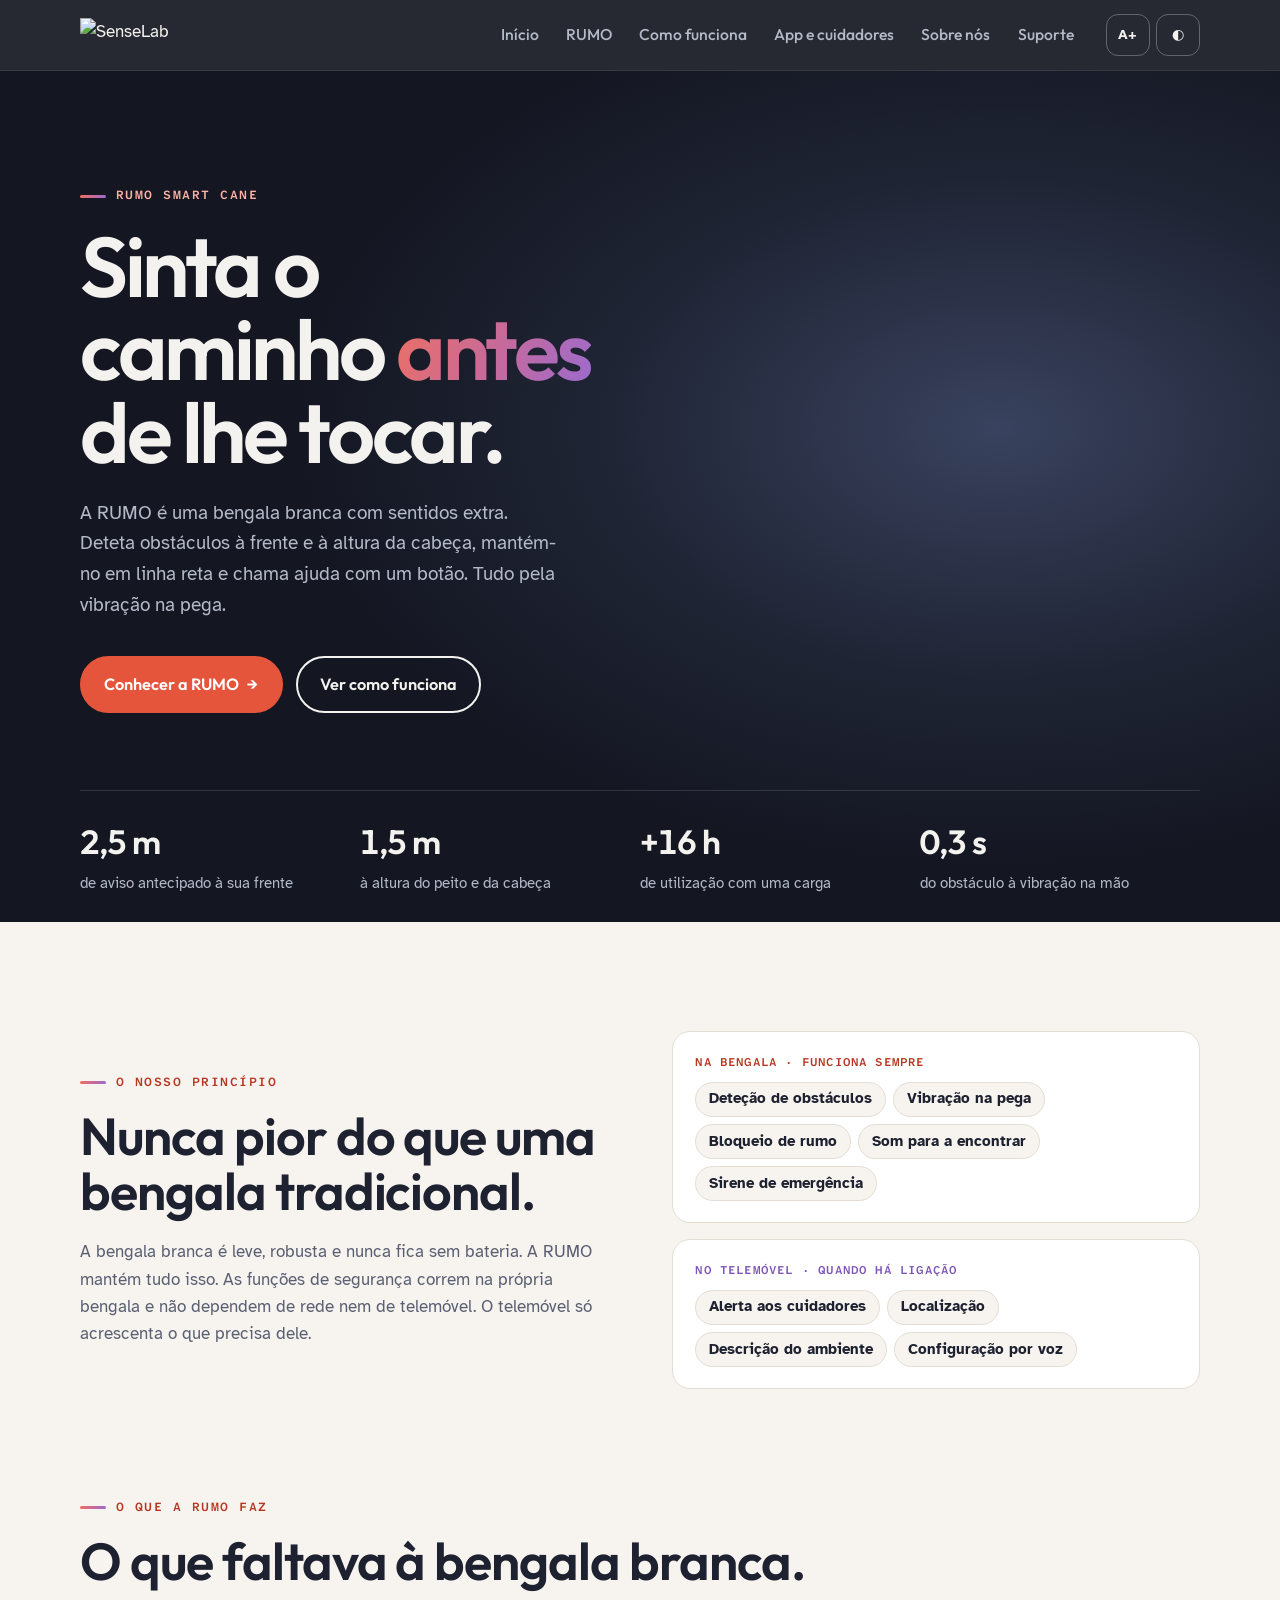
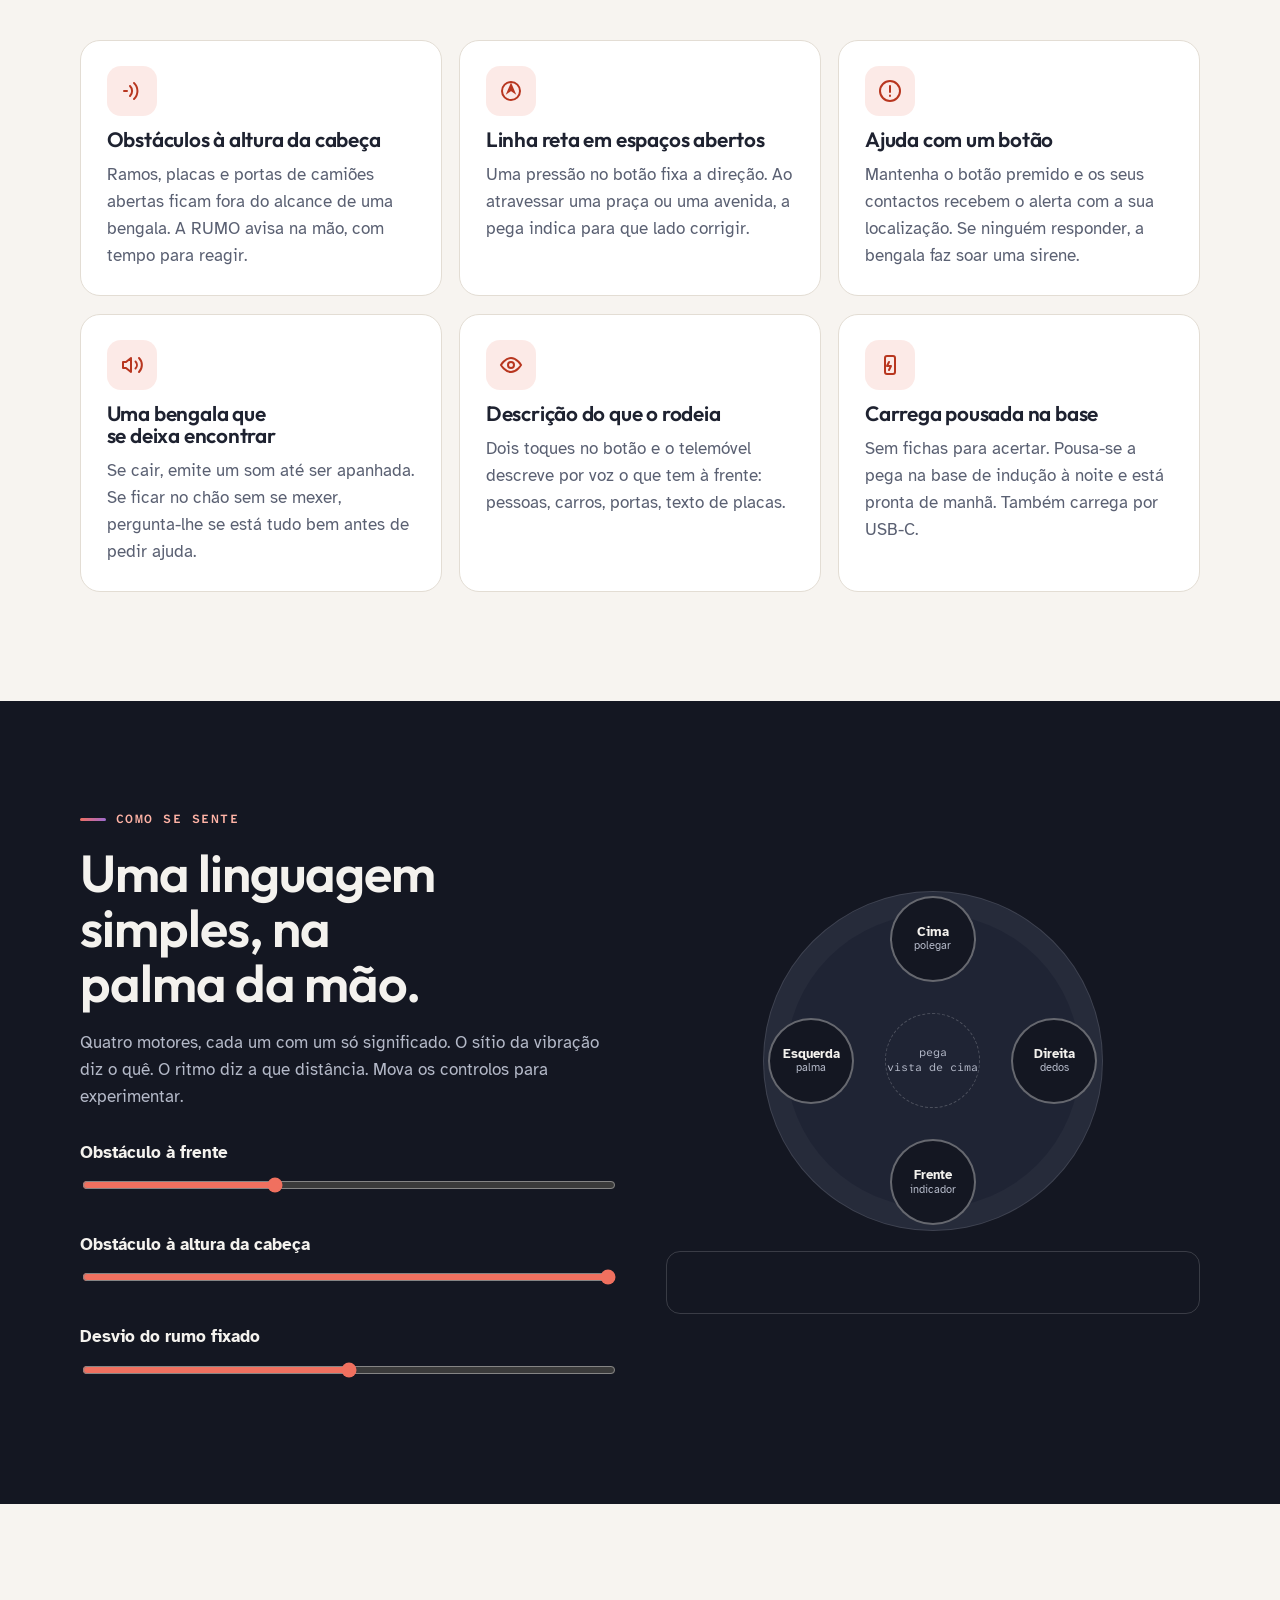
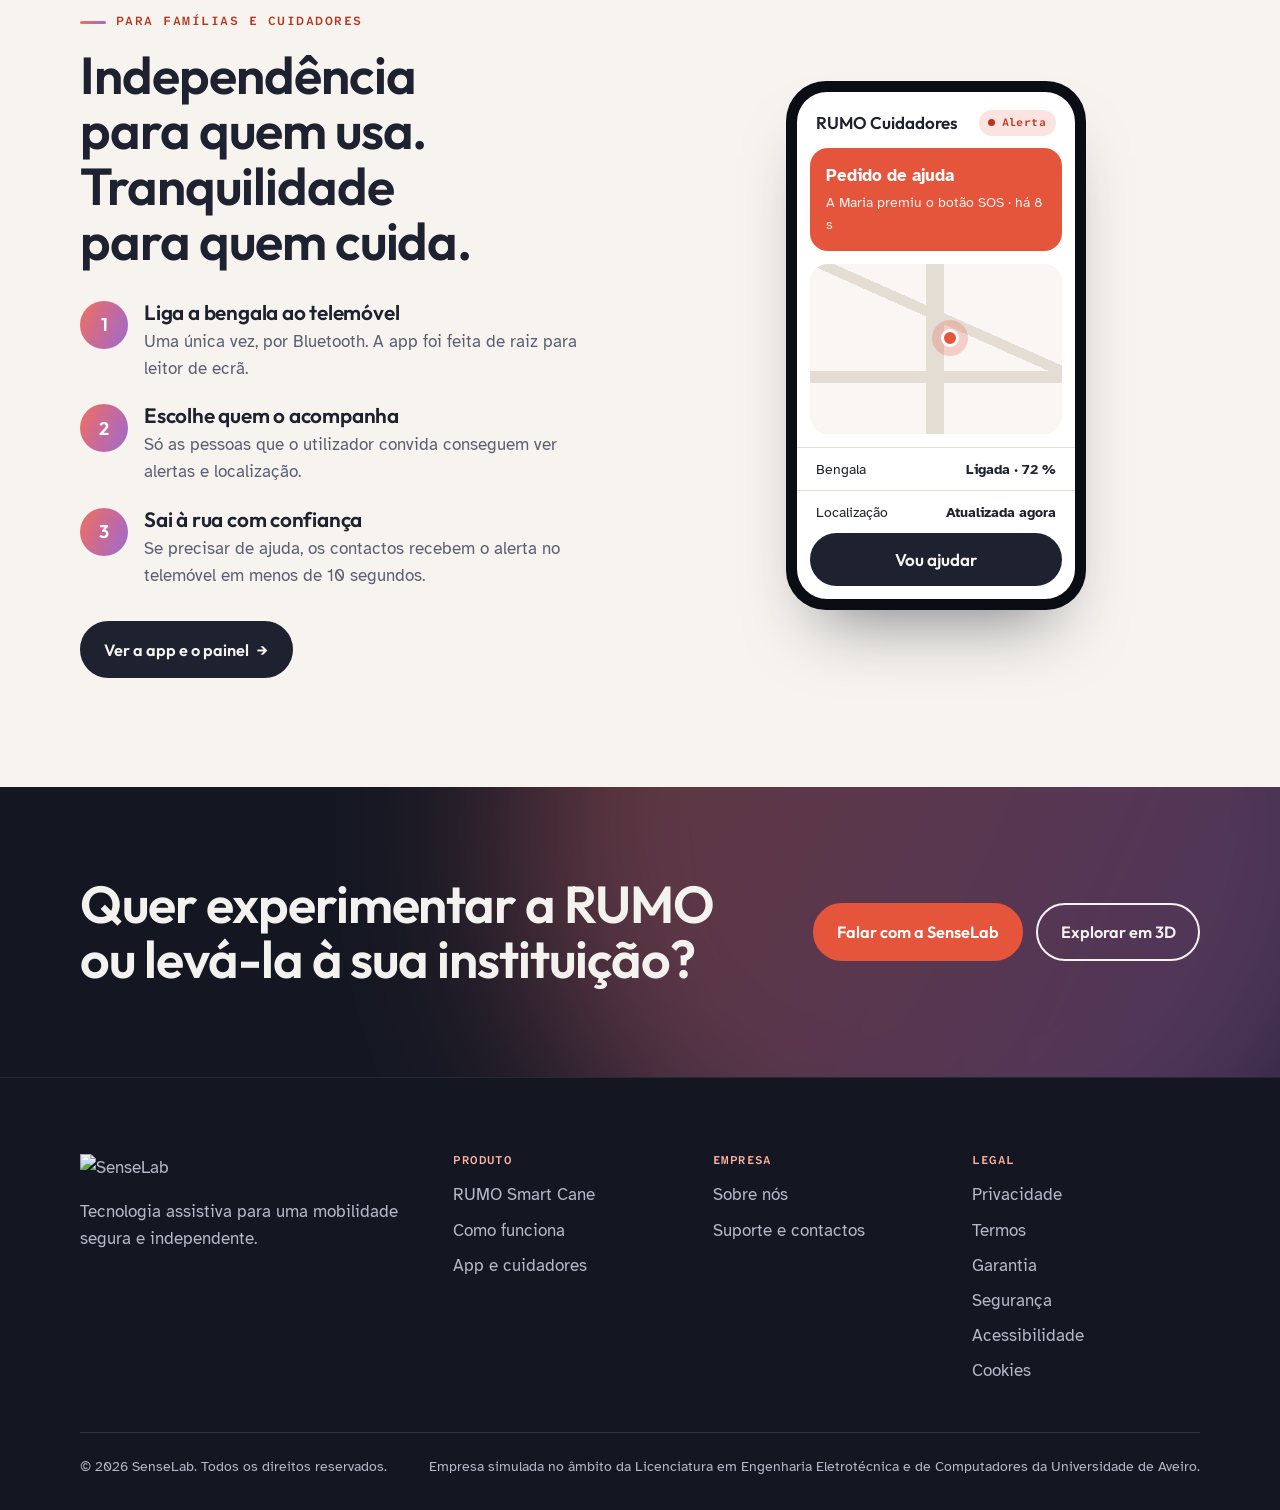
==== index.html @ 9f39ee68 "Add files via upload" ====
<!DOCTYPE html>
<html lang="pt-PT">
<head>
<meta charset="utf-8">
<meta name="viewport" content="width=device-width, initial-scale=1">
<title>SenseLab · RUMO Smart Cane</title>
<meta name="description" content="SenseLab: tecnologia assistiva para uma mobilidade independente. Conheça a RUMO, a bengala inteligente que deteta obstáculos à frente e à altura da cabeça, mantém o rumo e chama ajuda com um botão.">
<link rel="preconnect" href="https://fonts.googleapis.com">
<link rel="preconnect" href="https://fonts.gstatic.com" crossorigin>
<link href="https://fonts.googleapis.com/css2?family=Atkinson+Hyperlegible:ital,wght@0,400;0,700;1,400&family=Atkinson+Hyperlegible+Mono:wght@400;600&family=Outfit:wght@400;500;600;700&display=swap" rel="stylesheet">
<style>
/* Layout: site institucional com rotas por #. Marca SenseLab: carvão, coral e violeta (os arcos do logótipo são o motivo: ondas de deteção). Herói escuro com o modelo 3D em diagonal; páginas claras em papel quente. */
:root{
  --paper:#F7F4F0;
  --surface:#FFFFFF;
  --ink:#1E2230;
  --muted:#5A6072;
  --line:#E3DDD4;
  --accent:#E5553B;
  --accent-ink:#B8361F;
  --violet:#7D55B8;
  --deep:#141722;
  --deep-2:#1F2434;
  --on-deep:#F4F2EE;
  --on-deep-muted:#B4B9C8;
  --grad:linear-gradient(115deg,#F0705F 0%,#C46A9E 55%,#9A6BD1 100%);
  --display:"Outfit","Atkinson Hyperlegible",system-ui,sans-serif;
  --font:"Atkinson Hyperlegible",Verdana,system-ui,sans-serif;
  --mono:"Atkinson Hyperlegible Mono",ui-monospace,Menlo,monospace;
  --step:1;
  --stage:radial-gradient(70% 62% at 50% 44%,#FFFFFF 0%,#F1EDE7 70%,#E9E3DB 100%);
  color-scheme:light;
}
@media (prefers-color-scheme: dark){
  :root:not([data-theme="light"]){
    --paper:#11131B;--surface:#1A1E2B;--ink:#F1EFEA;--muted:#A9AFBF;--line:#2A2F40;
    --accent:#F0705F;--accent-ink:#FF8E7C;--violet:#B08BE6;--deep:#0B0D14;--deep-2:#171B28;
    --stage:radial-gradient(70% 62% at 50% 44%,#39425E 0%,#1E2333 70%,#171B28 100%);
    color-scheme:dark;
  }
}
:root[data-theme="dark"]{
  --paper:#11131B;--surface:#1A1E2B;--ink:#F1EFEA;--muted:#A9AFBF;--line:#2A2F40;
  --accent:#F0705F;--accent-ink:#FF8E7C;--violet:#B08BE6;--deep:#0B0D14;--deep-2:#171B28;
  --stage:radial-gradient(70% 62% at 50% 44%,#39425E 0%,#1E2333 70%,#171B28 100%);
  color-scheme:dark;
}
:root[data-size="large"]{--step:1.16}

*{box-sizing:border-box}
html{-webkit-text-size-adjust:100%}
@media (prefers-reduced-motion: reduce){*{animation:none!important;transition:none!important}}
body{margin:0;background:var(--paper);color:var(--ink);font-family:var(--font);font-size:calc(1.0625rem * var(--step));line-height:1.6;overflow-x:hidden}
img,svg{max-width:100%}
a{color:inherit;text-underline-offset:3px}
:focus-visible{outline:3px solid var(--accent);outline-offset:3px;border-radius:6px}
h1,h2,h3,h4{font-family:var(--display);line-height:1.06;text-wrap:balance;margin:0;letter-spacing:-.02em;font-weight:600}
h2{font-size:calc(clamp(2rem,4.3vw,3.25rem) * var(--step))}
h3{font-size:calc(1.3rem * var(--step));letter-spacing:-.01em}
p{margin:0}
.wrap{max-width:1200px;margin:0 auto;padding:0 clamp(18px,4vw,40px)}
.prose{max-width:60ch}
.muted{color:var(--muted)}
.sr{position:absolute;width:1px;height:1px;overflow:hidden;clip:rect(0 0 0 0);white-space:nowrap}
.skip{position:absolute;left:-999px;top:8px;background:var(--accent);color:#fff;padding:.6rem 1rem;font-weight:700;z-index:99;border-radius:8px}
.skip:focus{left:12px}
.eyebrow{font-family:var(--mono);font-size:.78rem;letter-spacing:.12em;text-transform:uppercase;color:var(--accent-ink);font-weight:600;display:flex;align-items:center;gap:.6rem}
.eyebrow::before{content:"";width:26px;height:3px;border-radius:2px;background:var(--grad)}
.gtext{background:var(--grad);-webkit-background-clip:text;background-clip:text;color:transparent}

/* botões */
.btn{display:inline-flex;align-items:center;justify-content:center;gap:.5rem;text-decoration:none;font-family:var(--display);font-weight:600;font-size:1.02rem;padding:.85rem 1.4rem;border-radius:999px;border:2px solid currentColor;min-height:50px;transition:transform .15s,background .15s;cursor:pointer;background:transparent;color:inherit}
.btn:hover{transform:translateY(-2px)}
.btn.primary{background:var(--accent);border-color:var(--accent);color:#fff}
.btn.ink{background:var(--ink);border-color:var(--ink);color:var(--paper)}
.btn .arr{transition:transform .15s}
.btn:hover .arr{transform:translateX(3px)}

/* cabeçalho */
header.site{position:sticky;top:0;z-index:40;background:color-mix(in srgb,var(--deep) 92%,transparent);-webkit-backdrop-filter:blur(12px);backdrop-filter:blur(12px);color:var(--on-deep);border-bottom:1px solid rgba(255,255,255,.08)}
.bar{display:flex;align-items:center;gap:1.2rem;min-height:70px}
.brand{display:flex;align-items:center;text-decoration:none;flex:none}
.brand img{height:34px;width:auto;display:block}
nav.main{display:flex;gap:.1rem;margin-left:auto}
nav.main a{text-decoration:none;font-family:var(--display);font-weight:500;font-size:.98rem;padding:.55rem .8rem;border-radius:999px;color:var(--on-deep-muted);white-space:nowrap}
nav.main a:hover{color:var(--on-deep);background:rgba(255,255,255,.07)}
nav.main a[aria-current="page"]{color:var(--on-deep);background:rgba(255,255,255,.1)}
.tools{display:flex;gap:.4rem;flex:none}
.tools button{font:inherit;font-weight:700;font-size:.9rem;min-width:44px;min-height:42px;border:1.5px solid rgba(255,255,255,.28);background:transparent;color:var(--on-deep);border-radius:12px;cursor:pointer}
.tools button[aria-pressed="true"]{background:var(--on-deep);color:var(--deep)}
#btn-menu{display:none}
@media (max-width:1020px){
  #btn-menu{display:inline-block}
  .tools{margin-left:auto}
  nav.main{display:none;position:absolute;left:0;right:0;top:100%;background:var(--deep);flex-direction:column;padding:.6rem clamp(18px,4vw,40px) 1.2rem;border-bottom:1px solid rgba(255,255,255,.1);gap:.2rem}
  nav.main.open{display:flex}
  nav.main a{font-size:1.1rem;padding:.8rem 1rem}
}

.view{display:none}
.view.on{display:block}

/* herói */
.hero{position:relative;background:radial-gradient(900px 560px at 78% 42%,#39425E 0%,#1F2434 45%,var(--deep) 78%);color:var(--on-deep);overflow:hidden}
.hero .wrap{position:relative;z-index:2;pointer-events:none}
.hero .wrap a,.hero .wrap button{pointer-events:auto}
.hero-copy{max-width:560px;padding:clamp(56px,9vw,120px) 0 clamp(40px,6vw,88px)}
.hero h1{font-size:calc(clamp(2.9rem,6.6vw,5.6rem) * var(--step));letter-spacing:-.04em;line-height:.98;font-weight:600;margin-top:1.2rem}
.hero .lede{font-size:calc(1.2rem * var(--step));color:var(--on-deep-muted);margin-top:1.5rem;max-width:40ch}
.hero .cta{display:flex;gap:.8rem;flex-wrap:wrap;margin-top:2.2rem}
.hero .eyebrow{color:#FFB3A6}
.hero-stage{position:absolute;z-index:1;top:0;bottom:0;right:0;width:62%;-webkit-mask-image:linear-gradient(90deg,transparent 0,#000 22%);mask-image:linear-gradient(90deg,transparent 0,#000 22%)}
.arcs{position:absolute;right:-8%;top:50%;width:min(760px,70vw);aspect-ratio:1;transform:translateY(-50%);z-index:0;opacity:.5;pointer-events:none}
.arcs circle{fill:none;stroke:url(#arcgrad);stroke-width:1.2;transform-origin:50% 50%;animation:sonar 5.4s linear infinite;opacity:0}
.arcs circle:nth-child(3){animation-delay:1.8s}.arcs circle:nth-child(4){animation-delay:3.6s}
@keyframes sonar{0%{transform:scale(.18);opacity:0}15%{opacity:.9}100%{transform:scale(1);opacity:0}}
@media (prefers-reduced-motion: reduce){.arcs circle{opacity:.35;transform:scale(.6)}.arcs circle:nth-child(3){transform:scale(.8)}.arcs circle:nth-child(4){transform:scale(1)}}
@media (max-width:860px){
  .hero-copy{padding-bottom:0;max-width:none}
  .hero{display:flex;flex-direction:column}
  .hero-stage{position:relative;order:2;width:auto;height:min(92vw,420px);margin-top:-8px;-webkit-mask-image:none;mask-image:none}
  .hero .stats-wrap{order:3;width:100%}
  .arcs{top:auto;bottom:-18%;right:-30%;width:120vw;transform:none}
}
.three{position:relative;width:100%;height:100%}
.three canvas{display:block;width:100%;height:100%;opacity:0;transition:opacity .9s}
.three.ready canvas{opacity:1}
.three.nogl::after{content:"Não foi possível mostrar o modelo 3D neste navegador.";position:absolute;inset:0;display:grid;place-items:center;text-align:center;padding:2rem;font-family:var(--mono);font-size:.82rem;color:var(--muted)}
.hero .three.nogl::after{content:""}

.stats{position:relative;z-index:2;display:grid;grid-template-columns:repeat(4,1fr);border-top:1px solid rgba(255,255,255,.12)}
.stat{padding:1.5rem 1.2rem 1.7rem 0;display:grid;gap:.15rem;align-content:start}
.stat b{font-family:var(--display);font-weight:600;font-size:calc(2.1rem * var(--step));letter-spacing:-.03em;font-variant-numeric:tabular-nums}
.stat span{color:var(--on-deep-muted);font-size:.95rem;max-width:22ch}
@media (max-width:760px){.stats{grid-template-columns:repeat(2,1fr)}.stat{padding:1.1rem .8rem 1.1rem 0}.stat:nth-child(-n+2){border-bottom:1px solid rgba(255,255,255,.12)}}

/* secções */
section{padding:clamp(64px,8.5vw,120px) 0}
section.tight{padding-top:0}
.head{display:grid;gap:1rem;margin-bottom:clamp(30px,4vw,56px)}
.dark{background:var(--deep);color:var(--on-deep)}
.dark .muted{color:var(--on-deep-muted)}
.dark .eyebrow{color:#FFB3A6}
.pagehead{position:relative;overflow:hidden;background:radial-gradient(800px 420px at 85% 0%,#343C57 0%,var(--deep-2) 45%,var(--deep) 80%);color:var(--on-deep);padding:clamp(60px,8vw,110px) 0 clamp(44px,6vw,76px)}
.pagehead h1{font-size:calc(clamp(2.5rem,5.4vw,4.4rem) * var(--step));letter-spacing:-.035em;margin-top:1rem;max-width:18ch}
.pagehead p.lede{margin-top:1.2rem;max-width:56ch;color:var(--on-deep-muted);font-size:calc(1.15rem * var(--step))}
.pagehead .eyebrow{color:#FFB3A6}

.principle{display:grid;grid-template-columns:1fr 1fr;gap:clamp(28px,5vw,80px);align-items:center}
.principle h2 em{font-style:normal}
@media (max-width:860px){.principle{grid-template-columns:1fr}}
.onoff{display:grid;gap:1rem}
.onoff .row{background:var(--surface);border:1px solid var(--line);border-radius:18px;padding:1.3rem 1.4rem;display:grid;gap:.6rem}
.onoff .tag{font-family:var(--mono);font-size:.74rem;letter-spacing:.1em;text-transform:uppercase;font-weight:600;color:var(--accent-ink)}
.onoff .row:nth-child(2) .tag{color:var(--violet)}
.chips{display:flex;flex-wrap:wrap;gap:.45rem}
.chips span{border:1.5px solid var(--line);border-radius:999px;padding:.3rem .8rem;font-weight:700;font-size:.92rem;background:var(--paper)}

.grid3{display:grid;grid-template-columns:repeat(auto-fit,minmax(270px,1fr));gap:1.1rem}
.card{background:var(--surface);border:1px solid var(--line);border-radius:20px;padding:1.6rem;display:grid;gap:.7rem;align-content:start}
.card .ic{width:50px;height:50px;border-radius:14px;background:color-mix(in srgb,var(--accent) 12%,transparent);color:var(--accent-ink);display:grid;place-items:center}
.card .more{font-weight:700;color:var(--accent-ink);text-decoration:none;margin-top:.2rem}
.card .more:hover{text-decoration:underline}
.dark .card{background:var(--deep-2);border-color:rgba(255,255,255,.1)}
.dark .card .ic{background:rgba(240,112,95,.16);color:#FFB3A6}

.split{display:grid;grid-template-columns:1fr 1fr;gap:clamp(28px,5vw,80px);align-items:center}
.split.top{align-items:start}
@media (max-width:900px){.split{grid-template-columns:1fr}}
.steps{list-style:none;padding:0;margin:0;display:grid;gap:1.4rem;counter-reset:s}
.steps li{display:grid;grid-template-columns:48px 1fr;gap:1rem;counter-increment:s}
.steps li::before{content:counter(s);width:48px;height:48px;border-radius:50%;background:var(--grad);color:#fff;display:grid;place-items:center;font-family:var(--display);font-weight:600;font-size:1.15rem}
.steps h3{margin-bottom:.3rem}

/* demonstração háptica */
.demo{display:grid;grid-template-columns:1fr 1fr;gap:clamp(28px,4vw,64px);align-items:center}
@media (max-width:900px){.demo{grid-template-columns:1fr}}
.controls{display:grid;gap:1.3rem;margin-top:1.8rem}
.ctrl label{display:flex;justify-content:space-between;font-weight:700;gap:1rem}
.ctrl output{font-family:var(--mono);font-variant-numeric:tabular-nums;color:#FFB3A6;white-space:nowrap}
input[type=range]{width:100%;accent-color:#F0705F;height:34px}
.grip{position:relative;width:min(340px,100%);aspect-ratio:1;margin:0 auto;border-radius:50%;background:var(--deep-2);border:1.5px solid rgba(255,255,255,.14);box-shadow:inset 0 0 0 22px rgba(255,255,255,.03)}
.grip .center{position:absolute;inset:36%;border-radius:50%;border:1.5px dashed rgba(255,255,255,.2);display:grid;place-items:center;font-family:var(--mono);font-size:.7rem;color:var(--on-deep-muted);text-align:center;line-height:1.3}
.motor{position:absolute;width:86px;height:86px;margin:-43px 0 0 -43px;border-radius:50%;background:var(--deep);border:2px solid rgba(255,255,255,.35);display:grid;place-items:center;align-content:center;text-align:center;font-weight:700;font-size:.82rem;line-height:1.15}
.motor small{display:block;font-weight:400;font-size:.68rem;color:var(--on-deep-muted)}
.motor.on{border-color:#F0705F;animation:buzz var(--rate,1s) linear infinite;animation-delay:var(--delay,0s)}
.motor.solid{background:#F0705F;border-color:#F0705F;color:#fff;box-shadow:0 0 0 10px rgba(240,112,95,.25);animation:none}
.motor.solid small,.motor.on small{color:inherit}
@keyframes buzz{0%,24%{background:#F0705F;color:#fff;box-shadow:0 0 0 0 rgba(240,112,95,.6);transform:scale(1.07)}25%,100%{background:var(--deep);color:var(--on-deep);box-shadow:0 0 0 14px rgba(240,112,95,0);transform:scale(1)}}
.m-top{left:50%;top:14%}.m-front{left:50%;top:86%}.m-left{left:14%;top:50%}.m-right{left:86%;top:50%}
.readout{margin-top:1.3rem;font-family:var(--mono);font-size:.85rem;border:1px solid rgba(255,255,255,.16);border-radius:14px;padding:.9rem 1rem;min-height:4.6em}

/* telemóvel e painel */
.phone{width:min(300px,100%);margin:0 auto;border-radius:40px;background:#0B0D14;padding:11px;box-shadow:0 40px 70px -34px rgba(20,23,34,.55),0 0 0 1px rgba(255,255,255,.08)}
.screen{border-radius:30px;background:var(--surface);color:var(--ink);overflow:hidden;min-height:480px;display:flex;flex-direction:column}
.screen .top{padding:1.1rem 1.2rem .7rem;display:flex;justify-content:space-between;align-items:center;font-family:var(--display);font-weight:600}
.pill{display:inline-flex;align-items:center;gap:.4rem;font-family:var(--mono);font-size:.7rem;font-weight:600;letter-spacing:.04em;padding:.25rem .6rem;border-radius:999px;background:color-mix(in srgb,#2E9E6B 16%,transparent);color:#1F7A50}
:root[data-theme="dark"] .pill{color:#6FD9A6}
@media (prefers-color-scheme: dark){:root:not([data-theme="light"]) .pill{color:#6FD9A6}}
.pill::before{content:"";width:7px;height:7px;border-radius:50%;background:currentColor}
.pill.alert{background:color-mix(in srgb,var(--accent) 16%,transparent);color:var(--accent-ink)}
.alertbox{margin:0 .8rem;background:var(--accent);color:#fff;border-radius:18px;padding:.9rem 1rem;display:grid;gap:.15rem}
.alertbox small{opacity:.9}
.map{margin:.8rem;height:170px;border-radius:18px;position:relative;overflow:hidden;background:
 linear-gradient(90deg,transparent 46%,var(--line) 46% 53%,transparent 53%),
 linear-gradient(0deg,transparent 30%,var(--line) 30% 37%,transparent 37%),
 linear-gradient(24deg,transparent 60%,var(--line) 60% 64%,transparent 64%),
 color-mix(in srgb,var(--paper) 80%,var(--surface))}
.map .pin{position:absolute;left:52%;top:38%;width:18px;height:18px;border-radius:50%;background:var(--accent);border:3px solid #fff;box-shadow:0 0 0 9px color-mix(in srgb,var(--accent) 24%,transparent)}
.screen .row{display:flex;justify-content:space-between;gap:1rem;padding:.6rem 1.2rem;border-top:1px solid var(--line);font-size:.9rem}
.screen .row span:last-child{font-weight:700;text-align:right}
.screen .ack{margin:.8rem;margin-top:auto;border-radius:999px;background:var(--ink);color:var(--paper);text-align:center;padding:.8rem;font-family:var(--display);font-weight:600}
.voice{margin:.4rem .8rem;border-radius:18px 18px 18px 6px;background:color-mix(in srgb,var(--violet) 12%,transparent);padding:.8rem 1rem;font-size:.95rem}
.voice b{display:block;font-family:var(--mono);font-size:.68rem;letter-spacing:.08em;text-transform:uppercase;color:var(--violet);margin-bottom:.2rem}
.bigbtn{margin:.5rem .8rem;border:2px solid var(--line);border-radius:18px;padding:.9rem 1rem;font-family:var(--display);font-weight:600;display:flex;justify-content:space-between;align-items:center}
.bigbtn span{font-family:var(--font);font-weight:400;color:var(--muted);font-size:.86rem}

.dash{border-radius:20px;border:1px solid var(--line);background:var(--surface);overflow:hidden;box-shadow:0 40px 70px -40px rgba(20,23,34,.4)}
.dash .chrome{display:flex;align-items:center;gap:.4rem;padding:.7rem 1rem;border-bottom:1px solid var(--line);font-family:var(--mono);font-size:.72rem;color:var(--muted)}
.dash .chrome i{width:10px;height:10px;border-radius:50%;background:var(--line)}
.dash .body{display:grid;grid-template-columns:1.3fr 1fr}
.dash .map{margin:0;height:auto;min-height:260px;border-radius:0}
.dash .side{padding:1rem;display:grid;gap:.7rem;align-content:start;border-left:1px solid var(--line)}
.dash .item{border:1px solid var(--line);border-radius:14px;padding:.7rem .8rem;display:grid;gap:.25rem;font-size:.9rem}
.dash .item b{font-family:var(--display);font-weight:600}
@media (max-width:560px){.dash .body{grid-template-columns:1fr}.dash .side{border-left:0;border-top:1px solid var(--line)}.dash .map{min-height:180px}}

/* faixa CTA */
.cta-band{position:relative;overflow:hidden;background:var(--deep);color:var(--on-deep);padding:clamp(56px,7vw,96px) 0}
.cta-band::before{content:"";position:absolute;inset:auto -10% -70% auto;width:70%;aspect-ratio:1;border-radius:50%;background:var(--grad);filter:blur(90px);opacity:.38}
.cta-band .wrap{position:relative;display:flex;justify-content:space-between;align-items:center;gap:2rem;flex-wrap:wrap}
.cta-band h2{max-width:20ch}
.cta-band .acts{display:flex;gap:.8rem;flex-wrap:wrap}

/* explorador 3D */
.explorer{display:grid;grid-template-columns:1.45fr .55fr;gap:clamp(16px,2.4vw,28px);align-items:stretch;--vh:clamp(440px,48vw,600px)}
@media (max-width:960px){.explorer{grid-template-columns:1fr}}
.viewer{position:relative;height:var(--vh);border-radius:26px;border:1px solid var(--line);overflow:hidden;background:var(--stage)}
.viewer .three{position:absolute;inset:0}
.modes{position:absolute;top:14px;left:14px;display:flex;gap:4px;z-index:3;background:color-mix(in srgb,var(--surface) 90%,transparent);padding:5px;border-radius:999px;border:1px solid var(--line)}
.modes button{font-family:var(--display);font-weight:600;font-size:.9rem;border:0;background:transparent;color:var(--ink);padding:.5rem .95rem;border-radius:999px;cursor:pointer;min-height:40px;white-space:nowrap}
.modes button[aria-pressed="true"]{background:var(--ink);color:var(--paper)}
.camctl{position:absolute;right:14px;bottom:14px;z-index:3;display:flex;gap:6px}
.camctl button{width:44px;height:44px;border-radius:50%;border:1px solid var(--line);background:color-mix(in srgb,var(--surface) 92%,transparent);color:var(--ink);font:700 1.2rem/1 var(--font);cursor:pointer;display:grid;place-items:center}
.camctl button:hover{background:var(--surface);border-color:var(--ink)}
.vhint{position:absolute;left:18px;bottom:20px;z-index:2;font-family:var(--mono);font-size:.74rem;color:var(--muted);pointer-events:none}
@media (max-width:560px){.vhint{display:none}}
.hs-layer{position:absolute;inset:0;pointer-events:none;overflow:hidden;z-index:2}
.hs{position:absolute;left:-99px;top:-99px;width:30px;height:30px;margin:-15px 0 0 -15px;border-radius:50%;border:2px solid #fff;background:var(--accent);color:#fff;font:700 .78rem/1 var(--font);cursor:pointer;display:grid;place-items:center;box-shadow:0 4px 14px rgba(0,0,0,.28);padding:0;pointer-events:auto;transition:opacity .25s,scale .15s}
.hs:hover,.hs.active{scale:1.2}
.hs.active{opacity:0;pointer-events:none}
.hs:not([data-visible]){opacity:0;pointer-events:none}
.hs.int{background:var(--violet)}
.viewer:not(.xray) .hs.int{display:none}
.viewer.xray .hs.ext{display:none}
.viewer.full .hs{display:none}
.panel{background:var(--surface);border:1px solid var(--line);border-radius:26px;padding:clamp(1.2rem,2.2vw,1.8rem);display:flex;flex-direction:column;gap:1rem;min-width:0;height:var(--vh)}
.panel .k{font-family:var(--mono);font-size:.76rem;color:var(--accent-ink);text-transform:uppercase;letter-spacing:.1em;font-weight:600}
.panel h3{font-size:calc(1.55rem * var(--step));margin-top:.35rem}
#part-info{flex:none}
.parts{list-style:none;padding:1rem 0 0;margin:0;display:grid;gap:.15rem;border-top:1px solid var(--line);overflow-y:auto;min-height:0;flex:1;align-content:start}
.parts button{all:unset;cursor:pointer;display:flex;gap:.7rem;align-items:center;width:100%;padding:.42rem .5rem;border-radius:10px;font-weight:700;font-size:.95rem;box-sizing:border-box}
.parts button:hover{background:color-mix(in srgb,var(--line) 50%,transparent)}
.parts button:focus-visible{outline:3px solid var(--accent)}
.parts button[aria-current="true"]{background:color-mix(in srgb,var(--accent) 14%,transparent)}
.parts .n{width:24px;height:24px;border-radius:50%;display:grid;place-items:center;background:var(--accent);color:#fff;font-size:.72rem;flex:none}
.parts .n.int{background:var(--violet)}
.parts .grp{font-family:var(--mono);font-size:.7rem;color:var(--muted);text-transform:uppercase;letter-spacing:.1em;margin:.7rem 0 .2rem .5rem}
.parts .grp:first-child{margin-top:0}
@media (max-width:960px){
  .parts{display:flex;overflow-x:auto;gap:.4rem;padding-bottom:.4rem;scroll-snap-type:x proximity}
  .parts li{flex:none}
  .parts .grp{display:none}
  .parts button{border:1.5px solid var(--line);border-radius:999px;padding:.4rem .8rem .4rem .45rem;white-space:nowrap;width:auto}
  .explorer{--vh:min(112vw,480px)}
  .panel{flex-direction:column-reverse;height:auto}
  .parts{flex:none;overflow-y:visible}
  .parts{border-top:0;border-bottom:1px solid var(--line);padding:0 0 .9rem}
  #part-info{min-height:8.5em}
}

/* tabelas */
.tbl{width:100%;border-collapse:collapse}
.tbl-wrap{overflow-x:auto;background:var(--surface);border:1px solid var(--line);border-radius:20px}
.tbl th,.tbl td{text-align:left;padding:1rem 1.3rem;border-bottom:1px solid var(--line);vertical-align:top}
.tbl tr:last-child th,.tbl tr:last-child td{border-bottom:0}
.tbl thead th{font-family:var(--mono);font-size:.74rem;letter-spacing:.1em;text-transform:uppercase;color:var(--muted);font-weight:600;background:color-mix(in srgb,var(--paper) 60%,var(--surface))}
.tbl tbody th{font-weight:700;width:34%}
.tbl td{color:var(--muted)}
.tbl td b{color:var(--ink)}
.dark .tbl-wrap{background:var(--deep-2);border-color:rgba(255,255,255,.1)}
.dark .tbl th,.dark .tbl td{border-color:rgba(255,255,255,.1)}
.dark .tbl thead th{background:rgba(255,255,255,.04);color:var(--on-deep-muted)}
.dark .tbl td{color:var(--on-deep-muted)}
.dark .tbl td b{color:var(--on-deep)}
.kbd{display:inline-block;font-family:var(--mono);font-size:.8rem;font-weight:600;padding:.2rem .6rem;border-radius:8px;border:1.5px solid currentColor;white-space:nowrap}
.pulse{display:inline-flex;gap:4px;align-items:center;vertical-align:middle;margin-right:.6rem}
.pulse i{width:9px;height:9px;border-radius:50%;background:var(--accent)}
.pulse.bar i{width:44px;border-radius:5px}
.pulse.none i{background:var(--line)}
.box{display:flex;flex-wrap:wrap;gap:.6rem}
.box span{border:1.5px solid var(--line);background:var(--surface);border-radius:999px;padding:.5rem 1.1rem;font-weight:700;font-size:.96rem}
.note{font-size:.9rem;color:var(--muted);margin-top:1.1rem;max-width:75ch}

.diagram{background:var(--surface);border:1px solid var(--line);border-radius:26px;padding:clamp(.8rem,2vw,1.6rem)}
.diagram svg{display:block;width:100%;height:auto}
.diagram text{font-family:var(--font);fill:var(--ink)}
.diagram .sm{fill:var(--muted);font-size:13px}
.beam1{animation:beam 2.6s ease-out infinite}.beam2{animation:beam 2.6s ease-out 1.3s infinite}
@keyframes beam{0%{opacity:.0}20%{opacity:.55}100%{opacity:.08}}

.timeline{list-style:none;margin:0;padding:0;display:grid;grid-template-columns:repeat(4,1fr);gap:1rem;counter-reset:t}
@media (max-width:900px){.timeline{grid-template-columns:1fr}}
.timeline li{counter-increment:t;background:var(--deep-2);border:1px solid rgba(255,255,255,.1);border-radius:20px;padding:1.4rem;display:grid;gap:.5rem;align-content:start;position:relative}
.timeline li::before{content:"0" counter(t);font-family:var(--mono);font-size:.8rem;font-weight:600;color:#FFB3A6}
.timeline .when{font-family:var(--mono);font-size:.76rem;color:var(--on-deep-muted)}
.two{display:grid;grid-template-columns:1fr 1fr;gap:1.1rem}
@media (max-width:760px){.two{grid-template-columns:1fr}}
.road{display:grid;grid-template-columns:repeat(auto-fit,minmax(230px,1fr));gap:0;border-top:2px solid var(--ink)}
.road div{padding:1.4rem 1.4rem 1.4rem 0;display:grid;gap:.45rem;align-content:start;border-bottom:1px solid var(--line)}
.road b{font-family:var(--mono);color:var(--accent-ink);font-size:.8rem;font-weight:600}

/* sobre */
.bigquote{font-family:var(--display);font-weight:500;font-size:calc(clamp(1.5rem,2.8vw,2.2rem) * var(--step));line-height:1.2;letter-spacing:-.02em}
.namecard{background:var(--surface);border:1px solid var(--line);border-radius:26px;padding:clamp(1.6rem,4vw,3rem);display:grid;gap:1.2rem;justify-items:start}
.namecard img{height:54px;width:auto}
.namecard .logo-d{display:none}
:root[data-theme="dark"] .namecard .logo-l{display:none}
:root[data-theme="dark"] .namecard .logo-d{display:block}
@media (prefers-color-scheme: dark){:root:not([data-theme="light"]) .namecard .logo-l{display:none}:root:not([data-theme="light"]) .namecard .logo-d{display:block}}
.team-lead{display:grid;grid-template-columns:repeat(auto-fit,minmax(230px,1fr));gap:1rem;margin-bottom:1rem}
.person{background:var(--surface);border:1px solid var(--line);border-radius:18px;padding:1.1rem 1.2rem;display:flex;gap:.9rem;align-items:center}
.avatar{width:52px;height:52px;border-radius:50%;background:var(--grad);color:#fff;display:grid;place-items:center;font-family:var(--display);font-weight:600;flex:none}
.person .role{font-family:var(--mono);font-size:.72rem;color:var(--accent-ink);text-transform:uppercase;letter-spacing:.08em;font-weight:600}
.person .name{font-family:var(--display);font-weight:600;font-size:1.08rem}
.squad{border:1px solid var(--line);border-radius:20px;padding:1.4rem;background:var(--surface)}
.squad p.muted{margin-top:.3rem;font-size:.95rem}
.squad ul{list-style:none;padding:0;margin:1rem 0 0;display:grid;gap:.5rem}
.squad li{display:flex;justify-content:space-between;gap:1rem;border-top:1px solid var(--line);padding-top:.5rem}
.squad li .c{font-family:var(--mono);font-size:.72rem;color:var(--accent-ink)}

/* políticas e suporte */
.pol{display:grid;grid-template-columns:240px 1fr;gap:clamp(24px,4vw,56px);align-items:start}
@media (max-width:820px){.pol{grid-template-columns:1fr}}
.pol-nav{position:sticky;top:96px;display:grid;gap:.2rem}
@media (max-width:820px){.pol-nav{position:static;grid-template-columns:repeat(auto-fit,minmax(150px,1fr))}}
.pol-nav a{text-decoration:none;font-weight:700;padding:.55rem .9rem;border-radius:10px;border-left:3px solid transparent}
.pol-nav a:hover{background:var(--surface)}
.pol-nav a.cur{border-left-color:var(--accent);background:var(--surface)}
.policy{background:var(--surface);border:1px solid var(--line);border-radius:22px;padding:clamp(1.4rem,3vw,2.3rem);margin-bottom:1.2rem;scroll-margin-top:96px}
.policy h2{font-size:calc(1.75rem * var(--step));margin-bottom:.4rem}
.policy .upd{font-family:var(--mono);font-size:.76rem;color:var(--muted)}
.policy h3{font-size:calc(1.08rem * var(--step));margin:1.5rem 0 .4rem}
.policy p,.policy li{color:var(--muted);max-width:68ch}
.policy p+p{margin-top:.7rem}
.policy ul{padding-left:1.2rem;margin:.4rem 0}
.faq{display:grid;gap:.7rem}
.faq details{background:var(--surface);border:1px solid var(--line);border-radius:16px;padding:0 1.3rem}
.faq summary{cursor:pointer;font-family:var(--display);font-weight:600;font-size:1.08rem;padding:1.1rem 0;list-style:none;display:flex;justify-content:space-between;gap:1rem}
.faq summary::-webkit-details-marker{display:none}
.faq summary::after{content:"+";font-size:1.5rem;line-height:1;color:var(--accent-ink);flex:none}
.faq details[open] summary::after{content:"–"}
.faq details p{padding:0 0 1.2rem;color:var(--muted);max-width:68ch}
.contact-cards{display:grid;grid-template-columns:repeat(auto-fit,minmax(250px,1fr));gap:1rem;margin:0}
.contact-cards dt{font-family:var(--mono);font-size:.74rem;text-transform:uppercase;letter-spacing:.1em;color:var(--muted)}
.contact-cards dd{margin:.3rem 0 0;font-weight:700}

/* rodapé */
footer{background:var(--deep);color:var(--on-deep);padding:clamp(52px,6vw,80px) 0 2rem;border-top:1px solid rgba(255,255,255,.08)}
.foot{display:grid;grid-template-columns:1.5fr repeat(3,1fr);gap:2rem}
@media (max-width:760px){.foot{grid-template-columns:1fr 1fr}.foot>div:first-child{grid-column:1/-1}}
.foot img{height:38px;width:auto}
.foot h4{font-family:var(--mono);font-size:.74rem;text-transform:uppercase;letter-spacing:.12em;color:#FFB3A6;margin-bottom:.9rem;font-weight:600}
.foot ul{list-style:none;padding:0;margin:0;display:grid;gap:.5rem}
.foot a{text-decoration:none;color:var(--on-deep-muted)}
.foot a:hover{color:var(--on-deep);text-decoration:underline}
.foot p{color:var(--on-deep-muted);max-width:34ch;margin-top:1rem}
.legal{margin-top:3rem;padding-top:1.4rem;border-top:1px solid rgba(255,255,255,.12);display:flex;justify-content:space-between;gap:1rem;flex-wrap:wrap;font-size:.86rem;color:var(--on-deep-muted)}
</style>
</head>
<body>
<a class="skip" href="#conteudo">Saltar para o conteúdo</a>

<header class="site">
  <div class="wrap bar">
    <a class="brand" href="#inicio" aria-label="SenseLab, página inicial"><img src="assets/logo-dark.png" alt="SenseLab" width="720" height="134"></a>
    <nav class="main" id="nav" aria-label="Principal">
      <a href="#inicio" data-nav="inicio">Início</a>
      <a href="#rumo" data-nav="rumo">RUMO</a>
      <a href="#como-funciona" data-nav="como-funciona">Como funciona</a>
      <a href="#app" data-nav="app">App e cuidadores</a>
      <a href="#sobre" data-nav="sobre">Sobre nós</a>
      <a href="#suporte" data-nav="suporte">Suporte</a>
    </nav>
    <div class="tools">
      <button type="button" id="btn-size" aria-pressed="false" aria-label="Aumentar o texto">A+</button>
      <button type="button" id="btn-theme" aria-pressed="false" aria-label="Mudar para tema escuro">◐</button>
      <button type="button" id="btn-menu" aria-expanded="false" aria-controls="nav" aria-label="Menu">☰</button>
    </div>
  </div>
</header>

<main id="conteudo" tabindex="-1">

<!-- ============ INÍCIO ============ -->
<div class="view on" data-view="inicio">
  <div class="hero">
    <svg class="arcs" viewBox="0 0 200 200" aria-hidden="true"><defs><linearGradient id="arcgrad" x1="0" y1="0" x2="1" y2="1"><stop offset="0" stop-color="#F0705F"/><stop offset="1" stop-color="#9A6BD1"/></linearGradient></defs><circle cx="100" cy="100" r="98"/><circle cx="100" cy="100" r="98"/><circle cx="100" cy="100" r="98"/></svg>
    <div class="hero-stage"><div class="three" id="hero3d" role="img" aria-label="Modelo 3D da pega da bengala RUMO a rodar lentamente: pega preta com punho macio, dois sensores ultrassónicos, botão vermelho e haste branca."></div></div>
    <div class="wrap">
      <div class="hero-copy">
        <p class="eyebrow">RUMO Smart Cane</p>
        <h1>Sinta o caminho <span class="gtext">antes</span> de lhe tocar.</h1>
        <p class="lede">A RUMO é uma bengala branca com sentidos extra. Deteta obstáculos à frente e à altura da cabeça, mantém-no em linha reta e chama ajuda com um botão. Tudo pela vibração na pega.</p>
        <div class="cta">
          <a class="btn primary" href="#rumo">Conhecer a RUMO <span class="arr" aria-hidden="true">→</span></a>
          <a class="btn" href="#como-funciona">Ver como funciona</a>
        </div>
      </div>
    </div>
    <div class="wrap stats-wrap">
      <div class="stats">
        <div class="stat"><b>2,5 m</b><span>de aviso antecipado à sua frente</span></div>
        <div class="stat"><b>1,5 m</b><span>à altura do peito e da cabeça</span></div>
        <div class="stat"><b>+16 h</b><span>de utilização com uma carga</span></div>
        <div class="stat"><b>0,3 s</b><span>do obstáculo à vibração na mão</span></div>
      </div>
    </div>
  </div>

  <section aria-labelledby="h-princ">
    <div class="wrap principle">
      <div>
        <p class="eyebrow">O nosso princípio</p>
        <h2 id="h-princ" style="margin-top:1rem">Nunca pior do que uma bengala tradicional.</h2>
        <p class="muted prose" style="margin-top:1.2rem">A bengala branca é leve, robusta e nunca fica sem bateria. A RUMO mantém tudo isso. As funções de segurança correm na própria bengala e não dependem de rede nem de telemóvel. O telemóvel só acrescenta o que precisa dele.</p>
      </div>
      <div class="onoff">
        <div class="row"><span class="tag">Na bengala · funciona sempre</span><div class="chips"><span>Deteção de obstáculos</span><span>Vibração na pega</span><span>Bloqueio de rumo</span><span>Som para a encontrar</span><span>Sirene de emergência</span></div></div>
        <div class="row"><span class="tag">No telemóvel · quando há ligação</span><div class="chips"><span>Alerta aos cuidadores</span><span>Localização</span><span>Descrição do ambiente</span><span>Configuração por voz</span></div></div>
      </div>
    </div>
  </section>

  <section class="tight" aria-labelledby="h-why">
    <div class="wrap">
      <div class="head">
        <p class="eyebrow">O que a RUMO faz</p>
        <h2 id="h-why">O que faltava à bengala branca.</h2>
      </div>
      <div class="grid3">
        <article class="card">
          <span class="ic" aria-hidden="true"><svg width="24" height="24" viewBox="0 0 24 24" fill="none" stroke="currentColor" stroke-width="2" stroke-linecap="round"><path d="M4 12h3M10 7a7 7 0 010 10M14 4a11 11 0 010 16"/></svg></span>
          <h3>Obstáculos à altura da cabeça</h3>
          <p class="muted">Ramos, placas e portas de camiões abertas ficam fora do alcance de uma bengala. A RUMO avisa na mão, com tempo para reagir.</p>
        </article>
        <article class="card">
          <span class="ic" aria-hidden="true"><svg width="24" height="24" viewBox="0 0 24 24" fill="none" stroke="currentColor" stroke-width="2"><circle cx="12" cy="12" r="9"/><path d="M12 6l3 7-3-2-3 2z" fill="currentColor"/></svg></span>
          <h3>Linha reta em espaços abertos</h3>
          <p class="muted">Uma pressão no botão fixa a direção. Ao atravessar uma praça ou uma avenida, a pega indica para que lado corrigir.</p>
        </article>
        <article class="card">
          <span class="ic" aria-hidden="true"><svg width="24" height="24" viewBox="0 0 24 24" fill="none" stroke="currentColor" stroke-width="2" stroke-linecap="round"><path d="M12 7v6M12 16.5v.5"/><circle cx="12" cy="12" r="10"/></svg></span>
          <h3>Ajuda com um botão</h3>
          <p class="muted">Mantenha o botão premido e os seus contactos recebem o alerta com a sua localização. Se ninguém responder, a bengala faz soar uma sirene.</p>
        </article>
        <article class="card">
          <span class="ic" aria-hidden="true"><svg width="24" height="24" viewBox="0 0 24 24" fill="none" stroke="currentColor" stroke-width="2" stroke-linejoin="round"><path d="M11 5L6 9H3v6h3l5 4z"/><path d="M15.5 8.5a5 5 0 010 7M19 5a10 10 0 010 14" stroke-linecap="round"/></svg></span>
          <h3>Uma bengala que se deixa encontrar</h3>
          <p class="muted">Se cair, emite um som até ser apanhada. Se ficar no chão sem se mexer, pergunta-lhe se está tudo bem antes de pedir ajuda.</p>
        </article>
        <article class="card">
          <span class="ic" aria-hidden="true"><svg width="24" height="24" viewBox="0 0 24 24" fill="none" stroke="currentColor" stroke-width="2"><path d="M2 12s4-7 10-7 10 7 10 7-4 7-10 7S2 12 2 12z"/><circle cx="12" cy="12" r="3"/></svg></span>
          <h3>Descrição do que o rodeia</h3>
          <p class="muted">Dois toques no botão e o telemóvel descreve por voz o que tem à frente: pessoas, carros, portas, texto de placas.</p>
        </article>
        <article class="card">
          <span class="ic" aria-hidden="true"><svg width="24" height="24" viewBox="0 0 24 24" fill="none" stroke="currentColor" stroke-width="2" stroke-linejoin="round"><rect x="7" y="3" width="10" height="18" rx="2"/><path d="M11 9l-2 4h4l-2 4" stroke-linecap="round"/></svg></span>
          <h3>Carrega pousada na base</h3>
          <p class="muted">Sem fichas para acertar. Pousa-se a pega na base de indução à noite e está pronta de manhã. Também carrega por USB-C.</p>
        </article>
      </div>
    </div>
  </section>

  <section class="dark" aria-labelledby="h-demo">
    <div class="wrap demo">
      <div>
        <p class="eyebrow">Como se sente</p>
        <h2 id="h-demo" style="margin-top:1rem">Uma linguagem simples, na palma da mão.</h2>
        <p class="muted prose" style="margin-top:1.1rem">Quatro motores, cada um com um só significado. O sítio da vibração diz o quê. O ritmo diz a que distância. Mova os controlos para experimentar.</p>
        <div class="controls">
          <div class="ctrl"><label for="d-front">Obstáculo à frente <output id="o-front" for="d-front"></output></label><input type="range" id="d-front" min="20" max="300" value="120" step="5"></div>
          <div class="ctrl"><label for="d-top">Obstáculo à altura da cabeça <output id="o-top" for="d-top"></output></label><input type="range" id="d-top" min="20" max="200" value="200" step="5"></div>
          <div class="ctrl"><label for="d-head">Desvio do rumo fixado <output id="o-head" for="d-head"></output></label><input type="range" id="d-head" min="-40" max="40" value="0" step="1"></div>
        </div>
      </div>
      <div>
        <div class="grip" aria-hidden="true">
          <div class="motor m-top" id="m-top">Cima<small>polegar</small></div>
          <div class="motor m-front" id="m-front">Frente<small>indicador</small></div>
          <div class="motor m-left" id="m-left">Esquerda<small>palma</small></div>
          <div class="motor m-right" id="m-right">Direita<small>dedos</small></div>
          <div class="center">pega<br>vista de cima</div>
        </div>
        <p class="readout" id="readout" role="status" aria-live="polite"></p>
      </div>
    </div>
  </section>

  <section aria-labelledby="h-care">
    <div class="wrap split">
      <div>
        <p class="eyebrow">Para famílias e cuidadores</p>
        <h2 id="h-care" style="margin-top:1rem">Independência para quem usa. Tranquilidade para quem cuida.</h2>
        <ol class="steps" style="margin-top:2rem">
          <li><div><h3>Liga a bengala ao telemóvel</h3><p class="muted">Uma única vez, por Bluetooth. A app foi feita de raiz para leitor de ecrã.</p></div></li>
          <li><div><h3>Escolhe quem o acompanha</h3><p class="muted">Só as pessoas que o utilizador convida conseguem ver alertas e localização.</p></div></li>
          <li><div><h3>Sai à rua com confiança</h3><p class="muted">Se precisar de ajuda, os contactos recebem o alerta no telemóvel em menos de 10 segundos.</p></div></li>
        </ol>
        <p style="margin-top:2rem"><a class="btn ink" href="#app">Ver a app e o painel <span class="arr" aria-hidden="true">→</span></a></p>
      </div>
      <div class="phone" aria-hidden="true">
        <div class="screen">
          <div class="top"><span>RUMO Cuidadores</span><span class="pill alert">Alerta</span></div>
          <div class="alertbox"><b>Pedido de ajuda</b><small>A Maria premiu o botão SOS · há 8 s</small></div>
          <div class="map"><span class="pin"></span></div>
          <div class="row"><span>Bengala</span><span>Ligada · 72 %</span></div>
          <div class="row"><span>Localização</span><span>Atualizada agora</span></div>
          <div class="ack">Vou ajudar</div>
        </div>
      </div>
    </div>
  </section>

  <div class="cta-band">
    <div class="wrap">
      <h2>Quer experimentar a RUMO ou levá-la à sua instituição?</h2>
      <div class="acts">
        <a class="btn primary" href="#suporte">Falar com a SenseLab</a>
        <a class="btn" href="#rumo">Explorar em 3D</a>
      </div>
    </div>
  </div>
</div>

<!-- ============ RUMO ============ -->
<div class="view" data-view="rumo">
  <div class="pagehead">
    <div class="wrap">
      <p class="eyebrow">Produto</p>
      <h1>RUMO Smart Cane</h1>
      <p class="lede">Uma bengala branca completa, com toda a eletrónica numa pega leve e equilibrada. O nome diz ao que vem: ajudá-lo a manter o rumo.</p>
    </div>
  </div>

  <section aria-labelledby="h-3d">
    <div class="wrap">
      <div class="head"><p class="eyebrow">Explorar em 3D</p><h2 id="h-3d">Por fora e por dentro.</h2><p class="muted prose">Rode o modelo, escolha um ponto para saber o que faz ou mude para a vista interior para ver a eletrónica dentro da pega.</p></div>
      <div class="explorer">
        <div class="viewer" id="viewer">
          <div class="modes" role="group" aria-label="Vista do modelo">
            <button type="button" id="mode-ext" aria-pressed="true">Exterior</button>
            <button type="button" id="mode-int" aria-pressed="false">Interior</button>
            <button type="button" id="mode-full" aria-pressed="false">Bengala inteira</button>
          </div>
          <div class="three" id="mv" role="img" aria-label="Modelo 3D interativo da pega da RUMO. Use a lista de componentes para navegar."><div class="hs-layer" id="hs-layer"></div></div>
          <p class="vhint" aria-hidden="true">Arraste para rodar</p>
          <div class="camctl" role="group" aria-label="Controlo da câmara">
            <button type="button" id="cam-left" aria-label="Rodar para a esquerda">⟲</button>
            <button type="button" id="cam-right" aria-label="Rodar para a direita">⟳</button>
            <button type="button" id="cam-out" aria-label="Afastar">−</button>
            <button type="button" id="cam-in" aria-label="Aproximar">+</button>
          </div>
        </div>
        <aside class="panel">
          <div id="part-info" aria-live="polite">
            <p class="k" id="part-k">Pega SL_MK1</p>
            <h3 id="part-t">A pega da RUMO</h3>
            <p class="muted" id="part-d" style="margin-top:.6rem">Casca rígida com punho macio, sensores na frente e a bateria ao longo do eixo, junto à mão, para não pesar no pulso. Escolha um componente.</p>
          </div>
          <ul class="parts" id="parts" aria-label="Componentes"></ul>
        </aside>
      </div>
    </div>
  </section>

  <section class="tight" aria-labelledby="h-feat">
    <div class="wrap">
      <div class="head"><p class="eyebrow">Funcionalidades</p><h2 id="h-feat">Feita para o dia a dia na rua.</h2></div>
      <div class="grid3">
        <div class="card"><h3>Deteção dupla por ultrassons</h3><p class="muted">Um sensor aponta em frente, o outro para cima. O feixe largo apanha grades, vedações, postes finos e portas de vidro, e não se deixa enganar pelo sol.</p><a class="more" href="#como-funciona">Como funciona →</a></div>
        <div class="card"><h3>Bloqueio de rumo</h3><p class="muted">A bengala memoriza a direção e ajuda a mantê-la dentro de ±10°. Junto a estruturas metálicas que perturbam a bússola, suspende-se e avisa, em vez de guiar mal.</p></div>
        <div class="card"><h3>Um único botão</h3><p class="muted">À prova de água, debaixo do polegar. Nível de bateria, descrição do ambiente, bloqueio de rumo e SOS, sem mudar a posição da mão.</p></div>
        <div class="card"><h3>Emergência em vários níveis</h3><p class="muted">Alerta aos contactos, confirmação de quem vai ajudar, sirene na bengala e chamada para o 112 a um toque se ninguém responder.</p></div>
        <div class="card"><h3>Leve e equilibrada</h3><p class="muted">A pega foi pensada para pesar no máximo 200 g, com o peso junto à mão. Uma bengala varre de um lado para o outro o dia inteiro.</p></div>
        <div class="card"><h3>Pronta para a rua</h3><p class="muted">Proteção IP54 contra chuva e pó, funcionamento entre −10 e +45 °C e uma caixa feita para aguentar as pancadas do uso normal.</p></div>
      </div>
    </div>
  </section>

  <section class="tight" aria-labelledby="h-spec">
    <div class="wrap">
      <div class="head"><p class="eyebrow">Especificações</p><h2 id="h-spec">Em detalhe.</h2></div>
      <div class="tbl-wrap">
        <table class="tbl">
          <caption class="sr">Especificações técnicas da RUMO Smart Cane</caption>
          <tbody>
            <tr><th scope="row">Deteção à frente</th><td>Aviso a partir de <b>2,5 m</b> (ajustável na app). Alcance do sensor de 0,2 a 4,5 m.</td></tr>
            <tr><th scope="row">Deteção à altura da cabeça</th><td>Aviso a partir de <b>1,5 m</b> (ajustável na app).</td></tr>
            <tr><th scope="row">Tempo de resposta</th><td>No máximo <b>0,3 s</b> entre o obstáculo entrar no alcance e a primeira vibração.</td></tr>
            <tr><th scope="row">Feedback</th><td>4 motores de vibração na pega e sinal sonoro.</td></tr>
            <tr><th scope="row">Orientação</th><td>Sensor de movimento de 9 eixos com bússola. Bloqueio de rumo dentro de ±10°.</td></tr>
            <tr><th scope="row">Ligação ao telemóvel</th><td>Bluetooth 5 Low Energy, encriptado. Android e iOS.</td></tr>
            <tr><th scope="row">Bateria</th><td>Iões de lítio, 3350 mAh. <b>Mais de 16 horas</b> de utilização ativa por carga.</td></tr>
            <tr><th scope="row">Carregamento</th><td>Base de indução incluída ou USB-C. Carga completa durante a noite (cerca de 9 h).</td></tr>
            <tr><th scope="row">Resistência</th><td>IP54 (salpicos e pó). Utilização entre −10 e +45 °C.</td></tr>
            <tr><th scope="row">Peso da pega</th><td>200 g, no máximo.</td></tr>
            <tr><th scope="row">Acessibilidade</th><td>App compatível com VoiceOver e TalkBack. Painel web segundo as WCAG 2.1 AA.</td></tr>
          </tbody>
        </table>
      </div>
      <p class="note">A RUMO está em fase de protótipo. Estes são os valores de projeto, que serão confirmados nos testes com utilizadores.</p>

      <div class="two" style="margin-top:2.6rem">
        <div><h3 style="margin-bottom:1rem">Na caixa</h3><div class="box"><span>RUMO Smart Cane</span><span>Base de carregamento por indução</span><span>Alimentador da base</span><span>Guia rápido em áudio e braille</span></div></div>
        <div><h3 style="margin-bottom:1rem">Acessório opcional</h3><div class="box"><span>Suporte de peito para telemóvel</span></div><p class="note" style="margin-top:.8rem">Mantém a câmara virada para a frente, para pedir descrições do ambiente sem largar a bengala.</p></div>
      </div>
    </div>
  </section>

  <section class="tight" aria-labelledby="h-next">
    <div class="wrap">
      <div class="head"><p class="eyebrow">A seguir</p><h2 id="h-next">O que estamos a preparar.</h2></div>
      <div class="road">
        <div><b>01</b><h3>Descrição contínua</h3><p class="muted">Avisos automáticos de passadeiras, degraus e portas, sem ser preciso pedir.</p></div>
        <div><b>02</b><h3>Vibração mais precisa</h3><p class="muted">Novos motores que indicam direções intermédias, com menos consumo.</p></div>
        <div><b>03</b><h3>Carregamento Qi</h3><p class="muted">Compatibilidade com qualquer base de carregamento sem fios normalizada.</p></div>
        <div><b>04</b><h3>Navegação passo a passo</h3><p class="muted">Mapas offline integrados com o bloqueio de rumo.</p></div>
      </div>
    </div>
  </section>

  <div class="cta-band"><div class="wrap"><h2>Quer perceber como a RUMO fala consigo?</h2><div class="acts"><a class="btn primary" href="#como-funciona">Como funciona</a><a class="btn" href="#suporte">Perguntas frequentes</a></div></div></div>
</div>

<!-- ============ COMO FUNCIONA ============ -->
<div class="view" data-view="como-funciona">
  <div class="pagehead">
    <div class="wrap">
      <p class="eyebrow">Como funciona</p>
      <h1>Dois sensores, quatro motores, um botão.</h1>
      <p class="lede">A RUMO aprende-se numa sessão de meia hora. Sem ecrãs e sem menus: tudo passa pela mão.</p>
    </div>
  </div>

  <section aria-labelledby="h-sens">
    <div class="wrap split">
      <div>
        <p class="eyebrow">Deteção</p>
        <h2 id="h-sens" style="margin-top:1rem">Vê o que a bengala não toca.</h2>
        <p class="muted prose" style="margin-top:1.2rem">A ponta da bengala continua a ler o chão, como sempre. Os dois sensores ultrassónicos da pega tratam do resto: um aponta em frente, o outro para cima, para a zona entre a cintura e a cabeça.</p>
        <p class="muted prose" style="margin-top:.9rem">Escolhemos ultrassons em vez de laser porque o feixe largo deteta grades, vedações e postes finos por onde um laser passaria, e porque não é afetado pelo sol nem por superfícies de vidro.</p>
      </div>
      <figure class="diagram" style="margin:0">
        <svg viewBox="0 0 760 400" role="img" aria-labelledby="dg-t dg-d">
          <title id="dg-t">Alcance dos dois sensores da RUMO</title>
          <desc id="dg-d">Uma pessoa caminha com a bengala. O sensor frontal deteta um poste a 2,5 metros. O sensor de cabeça, inclinado para cima, deteta uma placa suspensa a 1,5 metros.</desc>
          <line x1="20" y1="352" x2="740" y2="352" stroke="var(--line)" stroke-width="3" stroke-linecap="round"/>
          <!-- feixes -->
          <polygon points="210,240 690,196 690,292" fill="var(--accent)" opacity=".1"/>
          <polygon class="beam1" points="210,240 690,196 690,292" fill="none" stroke="var(--accent)" stroke-width="2"/>
          <polygon points="208,234 372,44 446,96" fill="var(--violet)" opacity=".12"/>
          <polygon class="beam2" points="208,234 372,44 446,96" fill="none" stroke="var(--violet)" stroke-width="2"/>
          <!-- obstáculos -->
          <rect x="690" y="186" width="18" height="166" rx="6" fill="var(--muted)"/>
          <rect x="690" y="206" width="18" height="10" fill="var(--paper)"/>
          <line x1="430" y1="14" x2="430" y2="44" stroke="var(--muted)" stroke-width="4"/>
          <rect x="372" y="40" width="116" height="40" rx="6" fill="var(--muted)"/>
          <!-- pessoa -->
          <circle cx="118" cy="92" r="24" fill="var(--ink)"/>
          <path d="M92 132 q26 -14 52 0 v96 q-26 10 -52 0z" fill="var(--ink)"/>
          <path d="M104 236 l-8 114 M132 236 l10 114" stroke="var(--ink)" stroke-width="16" stroke-linecap="round"/>
          <path d="M138 146 l32 56" stroke="var(--ink)" stroke-width="13" stroke-linecap="round"/>
          <!-- bengala -->
          <line x1="212" y1="246" x2="334" y2="350" stroke="var(--surface)" stroke-width="9" stroke-linecap="round"/>
          <line x1="212" y1="246" x2="334" y2="350" stroke="var(--muted)" stroke-width="5" stroke-linecap="round"/>
          <line x1="300" y1="321" x2="318" y2="336" stroke="var(--accent)" stroke-width="6"/>
          <line x1="160" y1="201" x2="212" y2="246" stroke="var(--ink)" stroke-width="15" stroke-linecap="round"/>
          <circle cx="210" cy="240" r="6" fill="var(--accent)"/><circle cx="207" cy="233" r="5" fill="var(--violet)"/>
          <!-- legendas -->
          <text x="470" y="318" font-size="17" font-weight="700">Sensor frontal</text>
          <text x="470" y="338" class="sm">aviso até 2,5 m</text>
          <text x="502" y="56" font-size="17" font-weight="700">Sensor de cabeça</text>
          <text x="502" y="76" class="sm">aviso até 1,5 m</text>
          <text x="346" y="384" class="sm">a ponta continua a ler o chão</text>
        </svg>
      </figure>
    </div>
  </section>

  <section class="dark" aria-labelledby="h-lang">
    <div class="wrap">
      <div class="head"><p class="eyebrow">Vibração</p><h2 id="h-lang">O sítio diz o quê. O ritmo diz a que distância.</h2><p class="muted prose">Cada motor fica numa zona diferente da mão e tem um só significado. Se houver um obstáculo à frente e outro em cima, os pulsos alternam para nunca se confundirem.</p></div>
      <div class="two">
        <div class="tbl-wrap">
          <table class="tbl">
            <caption class="sr">Significado de cada motor</caption>
            <thead><tr><th scope="col">Motor</th><th scope="col">Onde se sente</th><th scope="col">O que significa</th></tr></thead>
            <tbody>
              <tr><th scope="row">Frente</th><td>Dedo indicador</td><td><b>Obstáculo à frente</b></td></tr>
              <tr><th scope="row">Cima</th><td>Polegar</td><td><b>Obstáculo à altura da cabeça</b></td></tr>
              <tr><th scope="row">Esquerda</th><td>Palma da mão</td><td><b>Corrigir o rumo</b> para a esquerda</td></tr>
              <tr><th scope="row">Direita</th><td>Pontas dos dedos</td><td><b>Corrigir o rumo</b> para a direita</td></tr>
              <tr><th scope="row">Os quatro</th><td>Toda a pega</td><td>Avisos do sistema: ligação perdida, bateria fraca, contagem do SOS</td></tr>
            </tbody>
          </table>
        </div>
        <div class="tbl-wrap">
          <table class="tbl">
            <caption class="sr">Ritmo da vibração conforme a distância</caption>
            <thead><tr><th scope="col">À frente</th><th scope="col">Em cima</th><th scope="col">Ritmo</th></tr></thead>
            <tbody>
              <tr><td>Mais de 2,5 m</td><td>Mais de 1,5 m</td><td><span class="pulse none" aria-hidden="true"><i></i></span><b>Sem vibração</b></td></tr>
              <tr><td>2,5 a 1,5 m</td><td>1,5 a 1,0 m</td><td><span class="pulse" aria-hidden="true"><i></i></span><b>1 pulso por segundo</b></td></tr>
              <tr><td>1,5 a 0,8 m</td><td>1,0 a 0,6 m</td><td><span class="pulse" aria-hidden="true"><i></i><i></i></span><b>2 a 3 por segundo</b></td></tr>
              <tr><td>0,8 a 0,4 m</td><td>0,6 a 0,3 m</td><td><span class="pulse" aria-hidden="true"><i></i><i></i><i></i><i></i></span><b>5 por segundo</b></td></tr>
              <tr><td>Menos de 0,4 m</td><td>Menos de 0,3 m</td><td><span class="pulse bar" aria-hidden="true"><i></i></span><b>Contínua</b></td></tr>
            </tbody>
          </table>
        </div>
      </div>
      <p class="note" style="color:var(--on-deep-muted)">As distâncias e a intensidade ajustam-se na app. Os obstáculos têm sempre prioridade sobre as indicações de rumo.</p>
    </div>
  </section>

  <section aria-labelledby="h-btn">
    <div class="wrap split top">
      <div>
        <p class="eyebrow">O botão</p>
        <h2 id="h-btn" style="margin-top:1rem">Tudo ao alcance do polegar.</h2>
        <p class="muted prose" style="margin-top:1.2rem">Um só botão, à prova de água. O SOS exige uma pressão longa e dá cinco segundos para cancelar, para que nunca seja enviado por engano.</p>
        <p class="muted prose" style="margin-top:.9rem">Os gestos podem ser trocados na app.</p>
      </div>
      <div class="tbl-wrap">
        <table class="tbl">
          <caption class="sr">Gestos do botão</caption>
          <thead><tr><th scope="col">Gesto</th><th scope="col">O que faz</th></tr></thead>
          <tbody>
            <tr><th scope="row"><span class="kbd">1 toque</span></th><td><b>Nível de bateria</b>, por voz na app ou por número de pulsos</td></tr>
            <tr><th scope="row"><span class="kbd">2 toques</span></th><td><b>Descrição do ambiente</b> pela câmara do telemóvel</td></tr>
            <tr><th scope="row"><span class="kbd">Premir 1 s</span></th><td><b>Bloqueio de rumo</b>: ligar ou desligar</td></tr>
            <tr><th scope="row"><span class="kbd">Manter 3 s</span></th><td><b>SOS</b>, com contagem de 5 s que outro toque cancela</td></tr>
            <tr><th scope="row"><span class="kbd">Bengala caída</span></th><td>Qualquer toque <b>pára o sinal sonoro</b> e responde "estou bem"</td></tr>
          </tbody>
        </table>
      </div>
    </div>
  </section>

  <section class="dark" aria-labelledby="h-sos">
    <div class="wrap">
      <div class="head"><p class="eyebrow">Emergência</p><h2 id="h-sos">Quando precisa de ajuda, alguém fica a saber.</h2><p class="muted prose">O alerta parte do botão ou de uma possível queda: se a bengala ficar caída e imóvel durante 45 segundos, pergunta-lhe se está tudo bem. Sem resposta em 30 segundos, pede ajuda por si.</p></div>
      <ol class="timeline">
        <li><h3>O alerta parte</h3><p class="muted">A bengala avisa a app, que envia o pedido de ajuda com a última localização conhecida.</p><span class="when">de imediato</span></li>
        <li><h3>Os contactos são avisados</h3><p class="muted">Notificação no telemóvel de cada cuidador e alerta no painel, com a posição no mapa.</p><span class="when">em menos de 10 s</span></li>
        <li><h3>Alguém responde</h3><p class="muted">O primeiro a confirmar fica responsável. Os outros são informados e a app diz-lhe: "ajuda a caminho".</p><span class="when">"Vou ajudar"</span></li>
        <li><h3>E se ninguém responder?</h3><p class="muted">A bengala faz soar a sirene para chamar quem está perto e o telemóvel propõe a chamada para o 112, a um toque.</p><span class="when">rede de segurança</span></li>
      </ol>
      <div class="two" style="margin-top:1.1rem">
        <div class="card"><h3>Modo simultâneo</h3><p class="muted">Todos os contactos são avisados ao mesmo tempo. É o modo de origem e é sempre usado no SOS manual.</p></div>
        <div class="card"><h3>Modo por prioridade</h3><p class="muted">Nas quedas, avisa um contacto de cada vez, pela ordem que escolher. Para quem prefere incomodar primeiro só uma pessoa próxima.</p></div>
      </div>
    </div>
  </section>

  <section aria-labelledby="h-fail">
    <div class="wrap">
      <div class="head"><p class="eyebrow">Fiabilidade</p><h2 id="h-fail">Pensada para quando as coisas correm mal.</h2></div>
      <div class="tbl-wrap">
        <table class="tbl">
          <caption class="sr">Comportamento da RUMO em caso de falha</caption>
          <thead><tr><th scope="col">Se acontecer isto</th><th scope="col">A RUMO faz isto</th></tr></thead>
          <tbody>
            <tr><th scope="row">O telemóvel desliga-se ou fica longe</th><td>A deteção, a vibração e o bloqueio de rumo continuam a funcionar. A bengala avisa com três pulsos longos e os cuidadores são informados se a ligação não voltar.</td></tr>
            <tr><th scope="row">SOS sem ligação ao telemóvel</th><td>A sirene da bengala toca para chamar quem está perto. O alerta fica guardado e é enviado assim que a ligação voltar.</td></tr>
            <tr><th scope="row">Perturbação magnética</th><td>O bloqueio de rumo suspende-se e avisa, em vez de dar indicações erradas. Retoma sozinho.</td></tr>
            <tr><th scope="row">Bateria fraca</th><td>Aviso na pega e na app, com antecedência. Sem bateria, continua a ser uma bengala branca.</td></tr>
            <tr><th scope="row">Pouca luz para a câmara</th><td>A app diz que a imagem está escura. Tudo o resto funciona normalmente.</td></tr>
          </tbody>
        </table>
      </div>
    </div>
  </section>

  <div class="cta-band"><div class="wrap"><h2>Veja a pega por dentro, peça a peça.</h2><div class="acts"><a class="btn primary" href="#rumo">Explorar em 3D</a><a class="btn" href="#app">App e cuidadores</a></div></div></div>
</div>

<!-- ============ APP ============ -->
<div class="view" data-view="app">
  <div class="pagehead">
    <div class="wrap">
      <p class="eyebrow">App e cuidadores</p>
      <h1>Uma app para ouvir. Um painel para acompanhar.</h1>
      <p class="lede">Quem usa a bengala tem uma app sem mapas nem ecrãs complicados, feita para leitor de ecrã. Quem cuida tem um painel web com a localização e os alertas.</p>
    </div>
  </div>

  <section aria-labelledby="h-app">
    <div class="wrap split">
      <div class="phone" aria-hidden="true">
        <div class="screen">
          <div class="top"><span>RUMO</span><span class="pill">Ligada · 86 %</span></div>
          <div class="voice"><b>RUMO diz</b>Pessoa à frente, a cerca de um metro e meio. Porta à direita.</div>
          <div class="bigbtn">Descrever o ambiente <span>2 toques</span></div>
          <div class="bigbtn">Partilha de localização <span>Ativa</span></div>
          <div class="bigbtn">Contactos de emergência <span>3</span></div>
          <div class="bigbtn">Ajustar a bengala <span>Vibração, distâncias</span></div>
        </div>
      </div>
      <div>
        <p class="eyebrow">App RUMO</p>
        <h2 id="h-app" style="margin-top:1rem">Para quem usa a bengala.</h2>
        <ol class="steps" style="margin-top:2rem">
          <li><div><h3>Tudo por voz</h3><p class="muted">Funciona a 100 % com VoiceOver e TalkBack. Não há mapa: a informação chega falada.</p></div></li>
          <li><div><h3>Descrição do ambiente</h3><p class="muted">Dois toques na bengala e a câmara identifica pessoas, carros, cadeiras e texto. Funciona sem internet e junta a distância medida pela bengala.</p></div></li>
          <li><div><h3>À sua medida</h3><p class="muted">Intensidade da vibração, distâncias de aviso, gestos do botão e contactos de emergência, tudo configurável.</p></div></li>
          <li><div><h3>A localização é sua</h3><p class="muted">Partilhada com os cuidadores de 5 em 5 minutos e em cada alerta. Pode pôr em pausa quando quiser.</p></div></li>
        </ol>
      </div>
    </div>
  </section>

  <section class="tight" aria-labelledby="h-dash">
    <div class="wrap split">
      <div>
        <p class="eyebrow">Painel do cuidador</p>
        <h2 id="h-dash" style="margin-top:1rem">Para quem acompanha.</h2>
        <p class="muted prose" style="margin-top:1.2rem">Abre em qualquer navegador, sem instalar nada. Mostra a última localização de quem acompanha, recebe os alertas em tempo real e deixa confirmar quem vai ajudar.</p>
        <div class="chips" style="margin-top:1.4rem"><span>Mapa com a última localização</span><span>Alertas em 3 segundos</span><span>"Vou ajudar"</span><span>Histórico de alertas</span><span>Notificações no telemóvel</span></div>
        <p class="note">Os contactos e o modo de alerta pertencem ao utilizador. O cuidador vê-os, mas só o utilizador os altera.</p>
      </div>
      <div class="dash" aria-hidden="true">
        <div class="chrome"><i></i><i></i><i></i><span style="margin-left:.6rem">cuidadores.senselab · Maria S.</span></div>
        <div class="body">
          <div class="map"><span class="pin"></span></div>
          <div class="side">
            <div class="item"><span class="pill">Tudo bem</span><b>Maria S.</b><span class="muted">Localização há 2 min · bateria 72 %</span></div>
            <div class="item"><b>Ontem, 17:42</b><span class="muted">Bengala caída · resolvido pela Maria</span></div>
            <div class="item"><b>3 de novembro</b><span class="muted">SOS · o João confirmou em 12 s</span></div>
          </div>
        </div>
      </div>
    </div>
  </section>

  <section class="dark" aria-labelledby="h-priv">
    <div class="wrap">
      <div class="head"><p class="eyebrow">Privacidade</p><h2 id="h-priv">Os seus dados ficam consigo.</h2><p class="muted prose">Localização, imagens e alertas são dados pessoais sensíveis. Tratamo-los com o mínimo indispensável e apenas com o seu consentimento.</p></div>
      <div class="grid3">
        <div class="card"><h3>24 horas</h3><p class="muted">O histórico de localização é apagado ao fim de um dia. Fica apenas a última posição conhecida.</p></div>
        <div class="card"><h3>Imagens nunca guardadas</h3><p class="muted">As fotografias da descrição do ambiente são processadas no momento e descartadas.</p></div>
        <div class="card"><h3>Só quem convidar</h3><p class="muted">Um cuidador só vê os seus dados depois de o utilizador o ligar na app. Cada alerta só é visível para quem foi avisado.</p></div>
        <div class="card"><h3>Servidores na União Europeia</h3><p class="muted">Os dados da aplicação ficam alojados na UE, ao abrigo do RGPD.</p></div>
        <div class="card"><h3>Ligações encriptadas</h3><p class="muted">Entre a bengala e o telemóvel e entre o telemóvel e os servidores. Só o telemóvel emparelhado se liga à bengala.</p></div>
        <div class="card"><h3>30 dias</h3><p class="muted">A localização associada a cada alerta é apagada ao fim de um mês.</p><a class="more" href="#privacidade">Política de privacidade →</a></div>
      </div>
    </div>
  </section>
</div>

<!-- ============ SOBRE ============ -->
<div class="view" data-view="sobre">
  <div class="pagehead">
    <div class="wrap">
      <p class="eyebrow">Sobre nós</p>
      <h1>Tecnologia que se adapta às pessoas.</h1>
      <p class="lede">A SenseLab desenvolve dispositivos eletrónicos de apoio para pessoas com deficiência visual, auditiva, motora ou cognitiva. Começámos pela mobilidade de quem é cego ou tem baixa visão.</p>
    </div>
  </div>
  <section aria-labelledby="h-mv">
    <div class="wrap split top">
      <div><p class="eyebrow">Missão</p><p class="bigquote" id="h-mv" style="margin-top:1rem">Promover a segurança e a independência, integrando sensores inteligentes em objetos do dia a dia.</p></div>
      <div><p class="eyebrow">Visão</p><p class="bigquote" style="margin-top:1rem">Um mundo em que a deficiência deixa de ser uma barreira à mobilidade livre e intuitiva.</p></div>
    </div>
  </section>
  <section class="tight" aria-labelledby="h-val">
    <div class="wrap">
      <div class="head"><p class="eyebrow">Valores</p><h2 id="h-val">Como trabalhamos.</h2></div>
      <div class="road">
        <div><b>01</b><h3>Desenhar com quem usa</h3><p class="muted">Ouvimos pessoas cegas e com baixa visão antes de decidir o que construir, e contactámos a ACAPO para chegar a mais.</p></div>
        <div><b>02</b><h3>Simplicidade</h3><p class="muted">Cada função tem de resolver um problema real sem criar um novo ponto de falha.</p></div>
        <div><b>03</b><h3>Fiabilidade</h3><p class="muted">Uma bengala apanha chuva, sol e pancadas. Os nossos produtos também têm de aguentar.</p></div>
        <div><b>04</b><h3>Privacidade</h3><p class="muted">A localização só é partilhada com quem o utilizador escolhe. Nunca é vendida.</p></div>
      </div>
    </div>
  </section>
  <section class="dark" aria-labelledby="h-listen">
    <div class="wrap split">
      <div>
        <p class="eyebrow">O que ouvimos</p>
        <h2 id="h-listen" style="margin-top:1rem">Mais leve, mais robusta, mais simples.</h2>
        <p class="muted prose" style="margin-top:1.2rem">Quem usa bengala pediu-nos pegas que não cansem o pulso, caixas que aguentem a rua e ajuda para atravessar espaços abertos. Por isso deixámos de fora tudo o que acrescentava peso sem acrescentar segurança, como o aquecimento das mãos ou a monitorização de saúde.</p>
      </div>
      <div class="grid3" style="grid-template-columns:1fr 1fr">
        <div class="card"><h3>Pega equilibrada</h3><p class="muted">O peso fica junto à mão.</p></div>
        <div class="card"><h3>Pronta para a rua</h3><p class="muted">Chuva, pó e pancadas.</p></div>
        <div class="card"><h3>Sem dependências</h3><p class="muted">O essencial não precisa de telemóvel.</p></div>
        <div class="card"><h3>Andar a direito</h3><p class="muted">Nasceu o bloqueio de rumo.</p></div>
      </div>
    </div>
  </section>
  <section aria-labelledby="h-brand">
    <div class="wrap split">
      <div class="namecard">
        <img class="logo-l" src="assets/logo.png" alt="Logótipo da SenseLab" width="720" height="134">
        <img class="logo-d" src="assets/logo-dark.png" alt="Logótipo da SenseLab" width="720" height="134">
        <p class="muted">Os arcos do nosso símbolo são ondas de deteção: a forma como os nossos produtos sentem o mundo à volta de quem os usa.</p>
      </div>
      <div>
        <p class="eyebrow">O nome</p>
        <h2 id="h-brand" style="margin-top:1rem">Porquê RUMO?</h2>
        <p class="muted prose" style="margin-top:1.2rem">Rumo é a direção que se escolhe seguir. É isso que a nossa bengala protege: a liberdade de cada pessoa decidir para onde vai e de lá chegar pelos seus próprios meios.</p>
      </div>
    </div>
  </section>
  <section class="tight" aria-labelledby="h-team">
    <div class="wrap">
      <div class="head"><p class="eyebrow">Equipa</p><h2 id="h-team">As pessoas por trás da SenseLab.</h2><p class="muted prose">Somos treze, de Engenharia Eletrotécnica e de Computadores, na Universidade de Aveiro.</p></div>
      <div class="team-lead">
        <div class="person"><span class="avatar" aria-hidden="true">AH</span><div><div class="role">CEO</div><div class="name">André Henriques</div></div></div>
        <div class="person"><span class="avatar" aria-hidden="true">AM</span><div><div class="role">CTO</div><div class="name">António Madureira</div></div></div>
        <div class="person"><span class="avatar" aria-hidden="true">JM</span><div><div class="role">Marketing e Comunicação</div><div class="name">João Marques</div></div></div>
        <div class="person"><span class="avatar" aria-hidden="true">RF</span><div><div class="role">Marketing</div><div class="name">Rodrigo Fernandes</div></div></div>
      </div>
      <div class="two">
        <div class="squad"><h3>Engenharia de Hardware</h3><p class="muted">Sensores, energia e desenho da pega.</p>
          <ul><li>Miguel Cotrim <span class="c">coordenador</span></li><li>Martim Gonçalves</li><li>José Brinco</li><li>Martim Melo</li><li>Miguel Simões</li></ul></div>
        <div class="squad"><h3>Engenharia de Software</h3><p class="muted">Firmware, aplicações e plataforma na nuvem.</p>
          <ul><li>Sofia Veiga <span class="c">coordenadora</span></li><li>Marco Soares</li><li>Gustavo Jesus</li><li>Bernardo Lopes</li></ul></div>
      </div>
    </div>
  </section>
</div>

<!-- ============ SUPORTE ============ -->
<div class="view" data-view="suporte">
  <div class="pagehead">
    <div class="wrap">
      <p class="eyebrow">Suporte</p>
      <h1>Como podemos ajudar?</h1>
      <p class="lede">Respostas às perguntas mais comuns e as formas de falar connosco.</p>
    </div>
  </div>
  <section aria-labelledby="h-faq">
    <div class="wrap">
      <div class="head"><p class="eyebrow">Perguntas frequentes</p><h2 id="h-faq">Antes de perguntar.</h2></div>
      <div class="faq">
        <details><summary>Preciso de telemóvel para usar a RUMO?</summary><p>Não para o essencial. A deteção de obstáculos, a vibração, o bloqueio de rumo, o som para encontrar a bengala e a sirene funcionam sem telemóvel. O alerta aos contactos, a localização e a descrição do ambiente precisam da app. Se a ligação cair, a bengala avisa com três pulsos longos.</p></details>
        <details><summary>Quanto tempo demora a aprender?</summary><p>Foi desenhada para se aprender numa sessão de 30 minutos: quatro zonas de vibração e cinco gestos no botão.</p></details>
        <details><summary>Posso usá-la à chuva?</summary><p>Sim. A pega tem proteção IP54, contra salpicos e pó, e a entrada USB-C tem uma tampa de borracha. Não deve ser mergulhada em água.</p></details>
        <details><summary>Quanto tempo dura a bateria?</summary><p>Mais de 16 horas de utilização ativa. Quando não se mexe durante 5 minutos, a bengala adormece para poupar bateria e acorda sozinha quando lhe pega. A carga completa demora cerca de 9 horas, por isso recomendamos pousá-la na base todas as noites.</p></details>
        <details><summary>Posso carregá-la em qualquer base sem fios?</summary><p>Nesta versão, o carregamento por indução funciona com a base incluída. Em alternativa, carrega com qualquer cabo USB-C. A compatibilidade com bases Qi está prevista para uma versão futura.</p></details>
        <details><summary>E se premir o SOS por engano?</summary><p>É preciso manter o botão premido durante 3 segundos e, depois disso, a bengala faz uma contagem de 5 segundos com vibração. Qualquer toque nesse intervalo cancela o pedido.</p></details>
        <details><summary>Quem recebe os alertas e quem vê a minha localização?</summary><p>Apenas os contactos que escolher na app. Pode pôr a partilha de localização em pausa quando quiser, e o histórico é apagado ao fim de 24 horas.</p></details>
        <details><summary>A RUMO substitui o treino de orientação e mobilidade?</summary><p>Não. Complementa as técnicas da bengala branca. Recomendamos falar com um técnico de orientação e mobilidade antes de começar a usar.</p></details>
        <details><summary>Quando posso comprar a RUMO?</summary><p>A RUMO está em fase de protótipo e ainda não está à venda. Se quiser ser avisado do lançamento ou participar nos testes com utilizadores, escreva-nos.</p></details>
      </div>
    </div>
  </section>
  <section class="tight" aria-labelledby="h-contact">
    <div class="wrap">
      <div class="head"><p class="eyebrow">Contactos</p><h2 id="h-contact">Fale connosco.</h2><p class="muted prose">Usa bengala, cuida de alguém que usa ou representa uma instituição? Queremos ouvi-lo.</p></div>
      <dl class="contact-cards">
        <div class="card"><dt>Email</dt><dd><a href="mailto:andreshenriques@ua.pt">andreshenriques@ua.pt</a></dd></div>
        <div class="card"><dt>Morada</dt><dd>Universidade de Aveiro<br>Campus Universitário de Santiago<br>3810-193 Aveiro</dd></div>
        <div class="card"><dt>Instituições e parcerias</dt><dd>Associações, escolas e técnicos de orientação e mobilidade: escreva-nos para testes e demonstrações.</dd></div>
      </dl>
    </div>
  </section>
</div>

<!-- ============ POLÍTICAS ============ -->
<div class="view" data-view="politicas">
  <div class="pagehead">
    <div class="wrap">
      <p class="eyebrow">Políticas</p>
      <h1>Transparência em tudo o que fazemos.</h1>
      <p class="lede">Como tratamos os seus dados, o que cobre a garantia e as regras de utilização dos nossos produtos e serviços.</p>
    </div>
  </div>
  <section>
    <div class="wrap pol">
      <nav class="pol-nav" aria-label="Políticas">
        <a href="#privacidade" data-pol="privacidade">Privacidade</a>
        <a href="#termos" data-pol="termos">Termos de utilização</a>
        <a href="#garantia" data-pol="garantia">Garantia e devoluções</a>
        <a href="#seguranca" data-pol="seguranca">Segurança do produto</a>
        <a href="#acessibilidade" data-pol="acessibilidade">Acessibilidade</a>
        <a href="#cookies" data-pol="cookies">Cookies</a>
      </nav>
      <div>
        <article class="policy" id="privacidade">
          <h2>Política de privacidade</h2><p class="upd">Última atualização: novembro de 2026</p>
          <p style="margin-top:1rem">A SenseLab trata dados pessoais de acordo com o Regulamento Geral sobre a Proteção de Dados (RGPD). Recolhemos apenas o necessário para o produto funcionar e nunca vendemos dados.</p>
          <h3>Que dados tratamos</h3>
          <ul><li>Dados de conta: nome e email do utilizador e dos cuidadores.</li><li>Contactos de emergência escolhidos pelo utilizador.</li><li>Localização do telemóvel, quando a partilha está ativa e sempre que é enviado um alerta.</li><li>Alertas de SOS e de queda. Como podem revelar informação sobre a saúde, só os tratamos com o consentimento explícito do utilizador.</li><li>Estado da bengala: bateria, ligação e eventos.</li><li>Imagens da descrição do ambiente, processadas no momento e nunca guardadas.</li></ul>
          <h3>Para que os usamos</h3>
          <p>Para enviar alertas de emergência, mostrar a localização aos cuidadores autorizados e manter o serviço a funcionar. O consentimento é dado na app e pode ser retirado a qualquer momento.</p>
          <h3>Durante quanto tempo</h3>
          <ul><li>Histórico de localização: 24 horas. Depois fica apenas a última posição conhecida.</li><li>Localização associada a alertas: 30 dias.</li><li>Dados de conta: até a conta ser eliminada.</li></ul>
          <h3>Onde ficam</h3>
          <p>Os dados da aplicação ficam em servidores na União Europeia. Alguns serviços de suporte, como a autenticação, as notificações e os mapas, são prestados por fornecedores globais ao abrigo de cláusulas contratuais-tipo da UE.</p>
          <h3>Os seus direitos</h3>
          <p>Pode pedir acesso, retificação, apagamento ou portabilidade dos seus dados, e opor-se ao seu tratamento, escrevendo para o nosso email de contacto. Pode também apresentar reclamação à Comissão Nacional de Proteção de Dados (CNPD).</p>
        </article>
        <article class="policy" id="termos">
          <h2>Termos de utilização</h2><p class="upd">Última atualização: novembro de 2026</p>
          <p style="margin-top:1rem">A RUMO é uma ajuda à mobilidade que complementa as técnicas da bengala branca e o treino de orientação e mobilidade. Não substitui a atenção do utilizador nem os serviços de emergência.</p>
          <h3>Limitações</h3>
          <p>A deteção por ultrassons pode falhar com obstáculos muito finos, superfícies que absorvem o som ou em condições extremas. O envio de alertas depende da bateria e da rede do telemóvel. Em situação de perigo imediato, ligue 112.</p>
          <h3>Conta e app</h3>
          <p>O utilizador é responsável por manter os contactos de emergência atualizados e por convidar apenas pessoas de confiança para ver a sua localização.</p>
        </article>
        <article class="policy" id="garantia">
          <h2>Garantia e devoluções</h2><p class="upd">Última atualização: novembro de 2026</p>
          <h3>Garantia</h3>
          <p>A RUMO tem a garantia legal de 3 anos prevista no Decreto-Lei n.º 84/2021 para bens vendidos a consumidores. Cobre defeitos de fabrico e não cobre danos por utilização indevida, submersão ou abertura da pega.</p>
          <h3>Direito de livre resolução</h3>
          <p>Nas compras à distância, tem 14 dias a contar da receção para devolver o produto sem indicar motivo, desde que esteja completo e em bom estado.</p>
          <h3>Como pedir assistência</h3>
          <p>Contacte-nos por email com a descrição do problema. Respondemos com os passos seguintes e, se necessário, recolhemos o equipamento.</p>
        </article>
        <article class="policy" id="seguranca">
          <h2>Segurança do produto</h2><p class="upd">Última atualização: novembro de 2026</p>
          <ul style="margin-top:1rem"><li>Carregue apenas com a base fornecida ou com um carregador USB-C de 5 V de boa qualidade.</li><li>Carregue entre 0 e 45 °C. Não deixe a pega junto a fontes de calor.</li><li>Não mergulhe a pega em água.</li><li>Não abra a pega: a bateria de iões de lítio só deve ser manuseada por técnicos.</li><li>Se a pega aquecer, inchar ou cheirar a queimado, deixe de a usar e contacte-nos.</li></ul>
          <p style="margin-top:.8rem">A RUMO é projetada segundo as normas europeias aplicáveis a equipamentos de rádio, substâncias perigosas e baterias de lítio. O protótipo atual ainda não tem certificação.</p>
        </article>
        <article class="policy" id="acessibilidade">
          <h2>Declaração de acessibilidade</h2><p class="upd">Última atualização: novembro de 2026</p>
          <p style="margin-top:1rem">Este site e o painel de cuidadores seguem as diretrizes WCAG 2.1, nível AA. A app funciona integralmente com VoiceOver e TalkBack. Neste site pode aumentar o texto e alternar entre tema claro e escuro, e o corpo do texto usa uma letra desenhada para leitores com baixa visão.</p>
          <p>Encontrou uma barreira? Diga-nos por email. Corrigimos o mais depressa possível.</p>
        </article>
        <article class="policy" id="cookies">
          <h2>Cookies</h2><p class="upd">Última atualização: novembro de 2026</p>
          <p style="margin-top:1rem">Este site não usa cookies de publicidade nem de rastreio. Guardamos apenas, no seu navegador, as preferências de tamanho de texto e de tema que escolher.</p>
        </article>
      </div>
    </div>
  </section>
</div>

</main>

<footer>
  <div class="wrap">
    <div class="foot">
      <div>
        <a href="#inicio" aria-label="SenseLab, página inicial"><img src="assets/logo-dark.png" alt="SenseLab" width="720" height="134"></a>
        <p>Tecnologia assistiva para uma mobilidade segura e independente.</p>
      </div>
      <div><h4>Produto</h4><ul><li><a href="#rumo">RUMO Smart Cane</a></li><li><a href="#como-funciona">Como funciona</a></li><li><a href="#app">App e cuidadores</a></li></ul></div>
      <div><h4>Empresa</h4><ul><li><a href="#sobre">Sobre nós</a></li><li><a href="#suporte">Suporte e contactos</a></li></ul></div>
      <div><h4>Legal</h4><ul><li><a href="#privacidade">Privacidade</a></li><li><a href="#termos">Termos</a></li><li><a href="#garantia">Garantia</a></li><li><a href="#seguranca">Segurança</a></li><li><a href="#acessibilidade">Acessibilidade</a></li><li><a href="#cookies">Cookies</a></li></ul></div>
    </div>
    <div class="legal">
      <span>© 2026 SenseLab. Todos os direitos reservados.</span>
      <span>Empresa simulada no âmbito da Licenciatura em Engenharia Eletrotécnica e de Computadores da Universidade de Aveiro.</span>
    </div>
  </div>
</footer>

<script defer src="assets/rumo_model.js"></script>
<script defer src="assets/viewer.js"></script>
<script defer src="assets/site.js"></script>
</body>
</html>
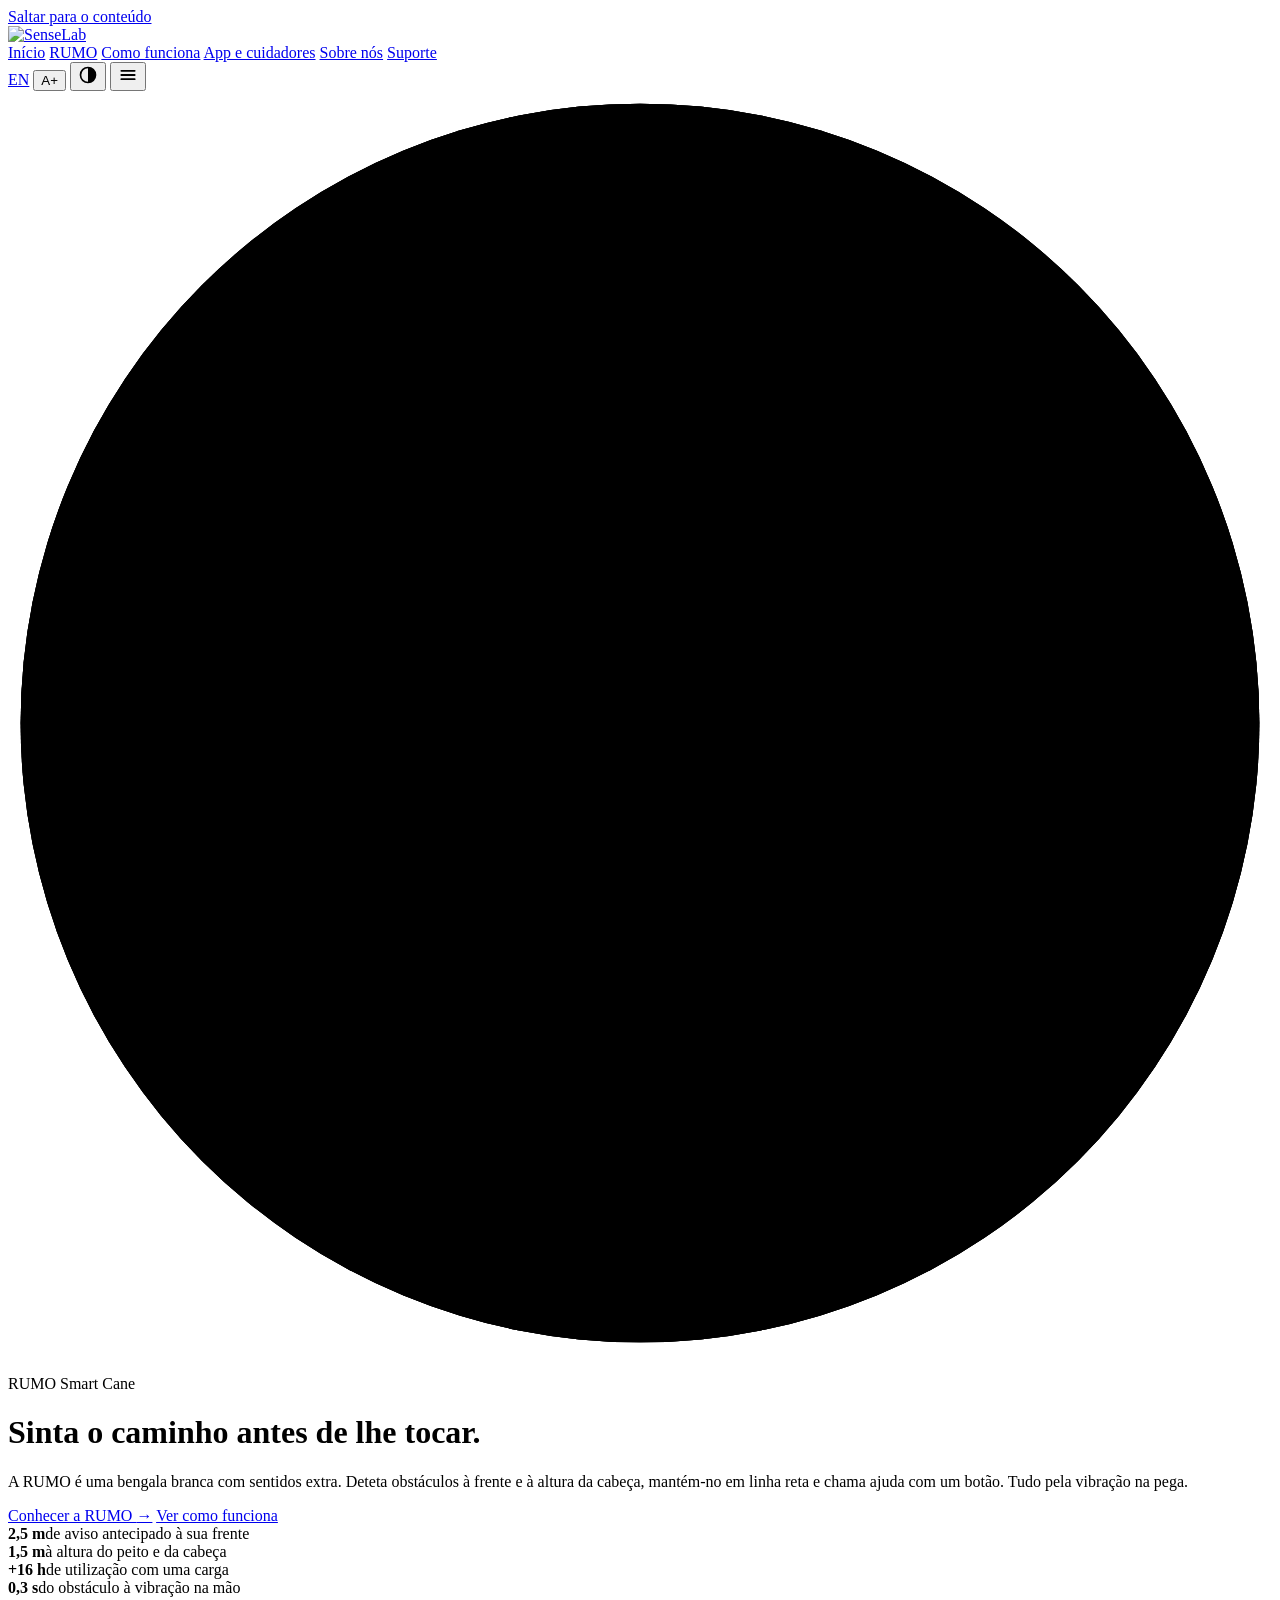
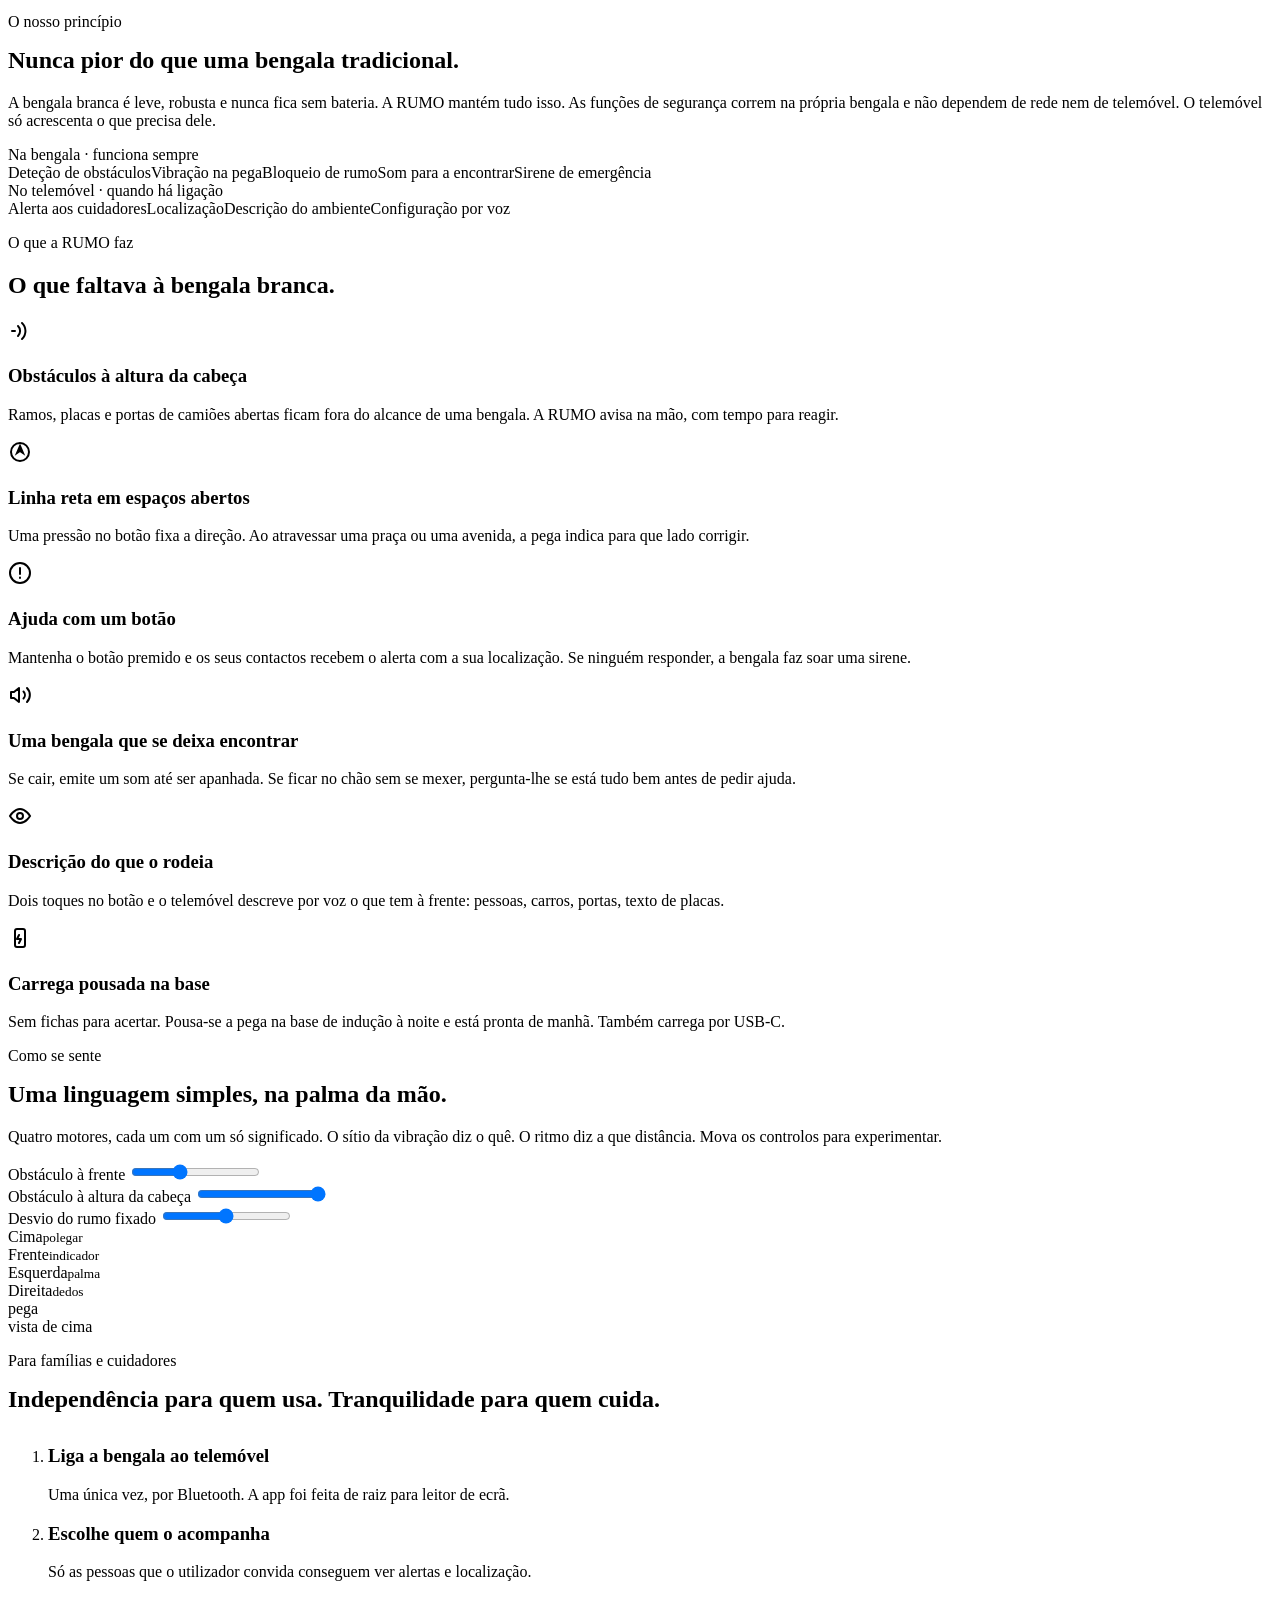
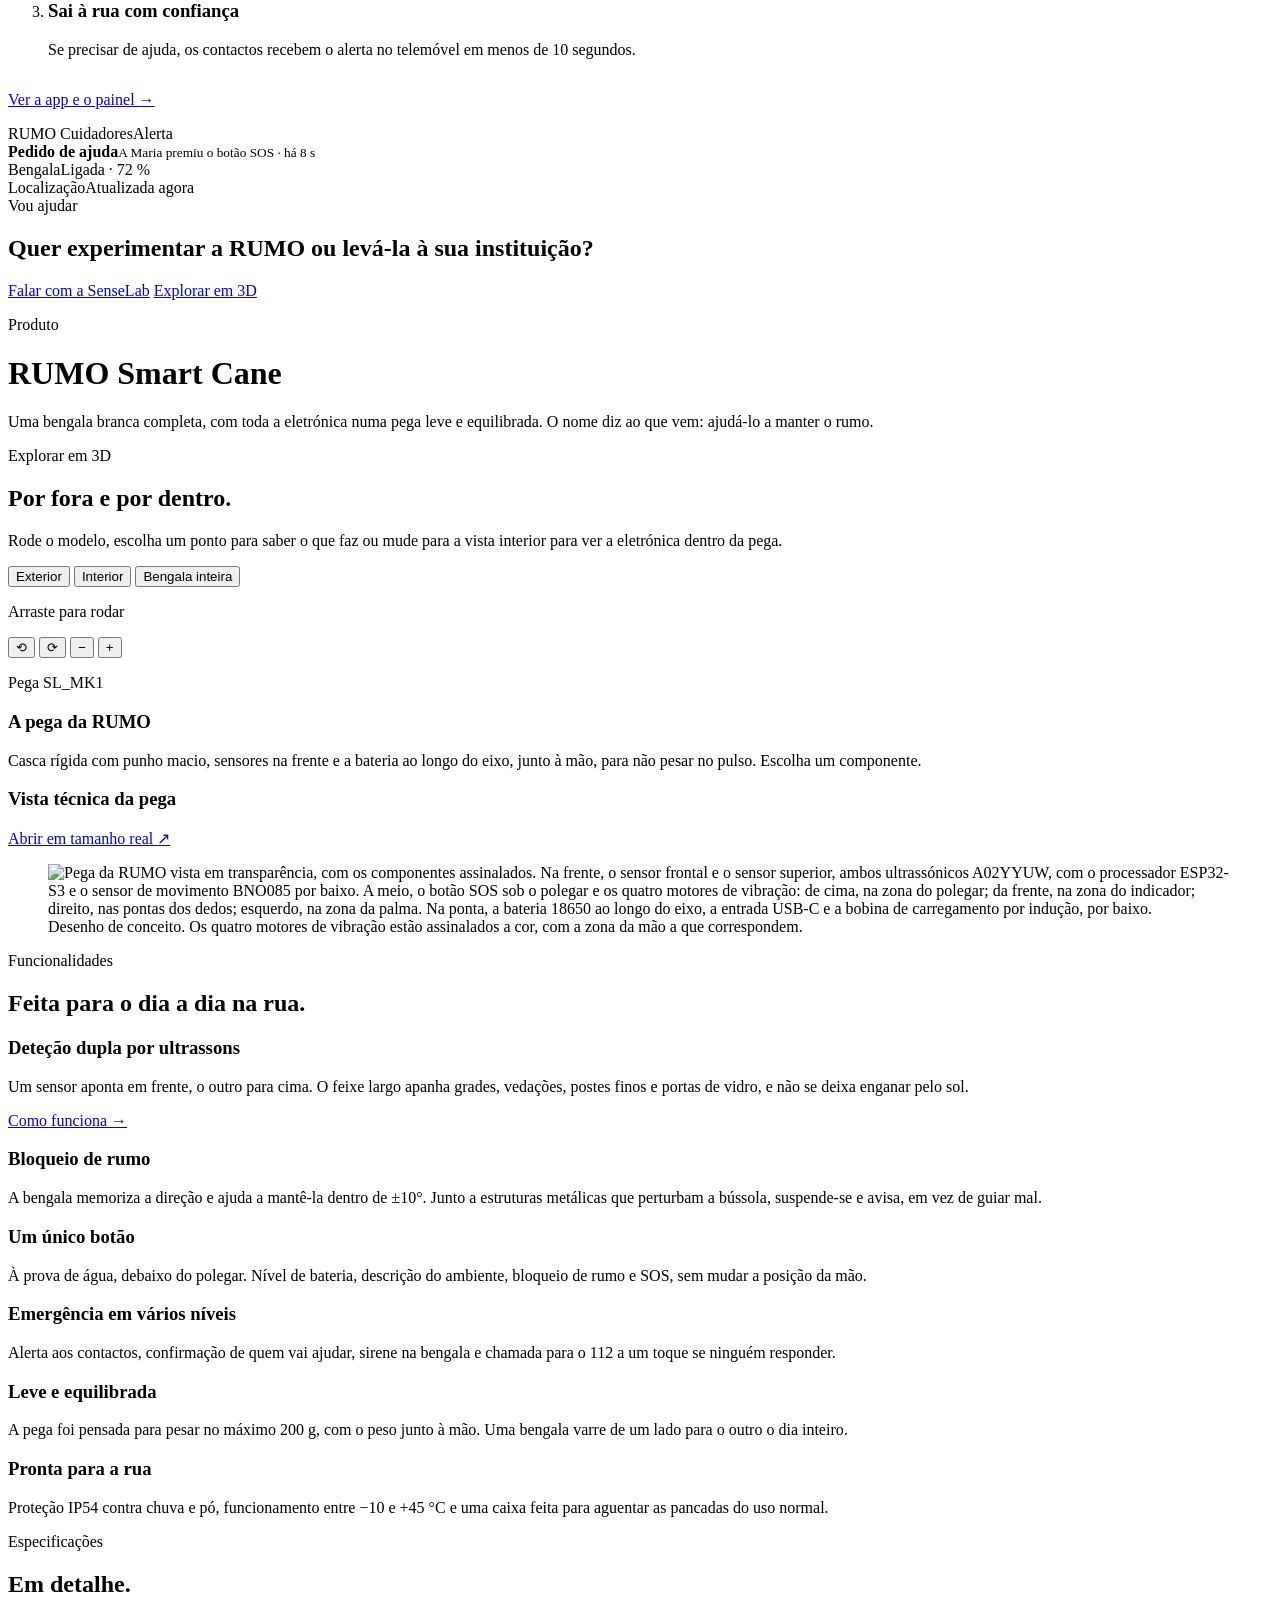
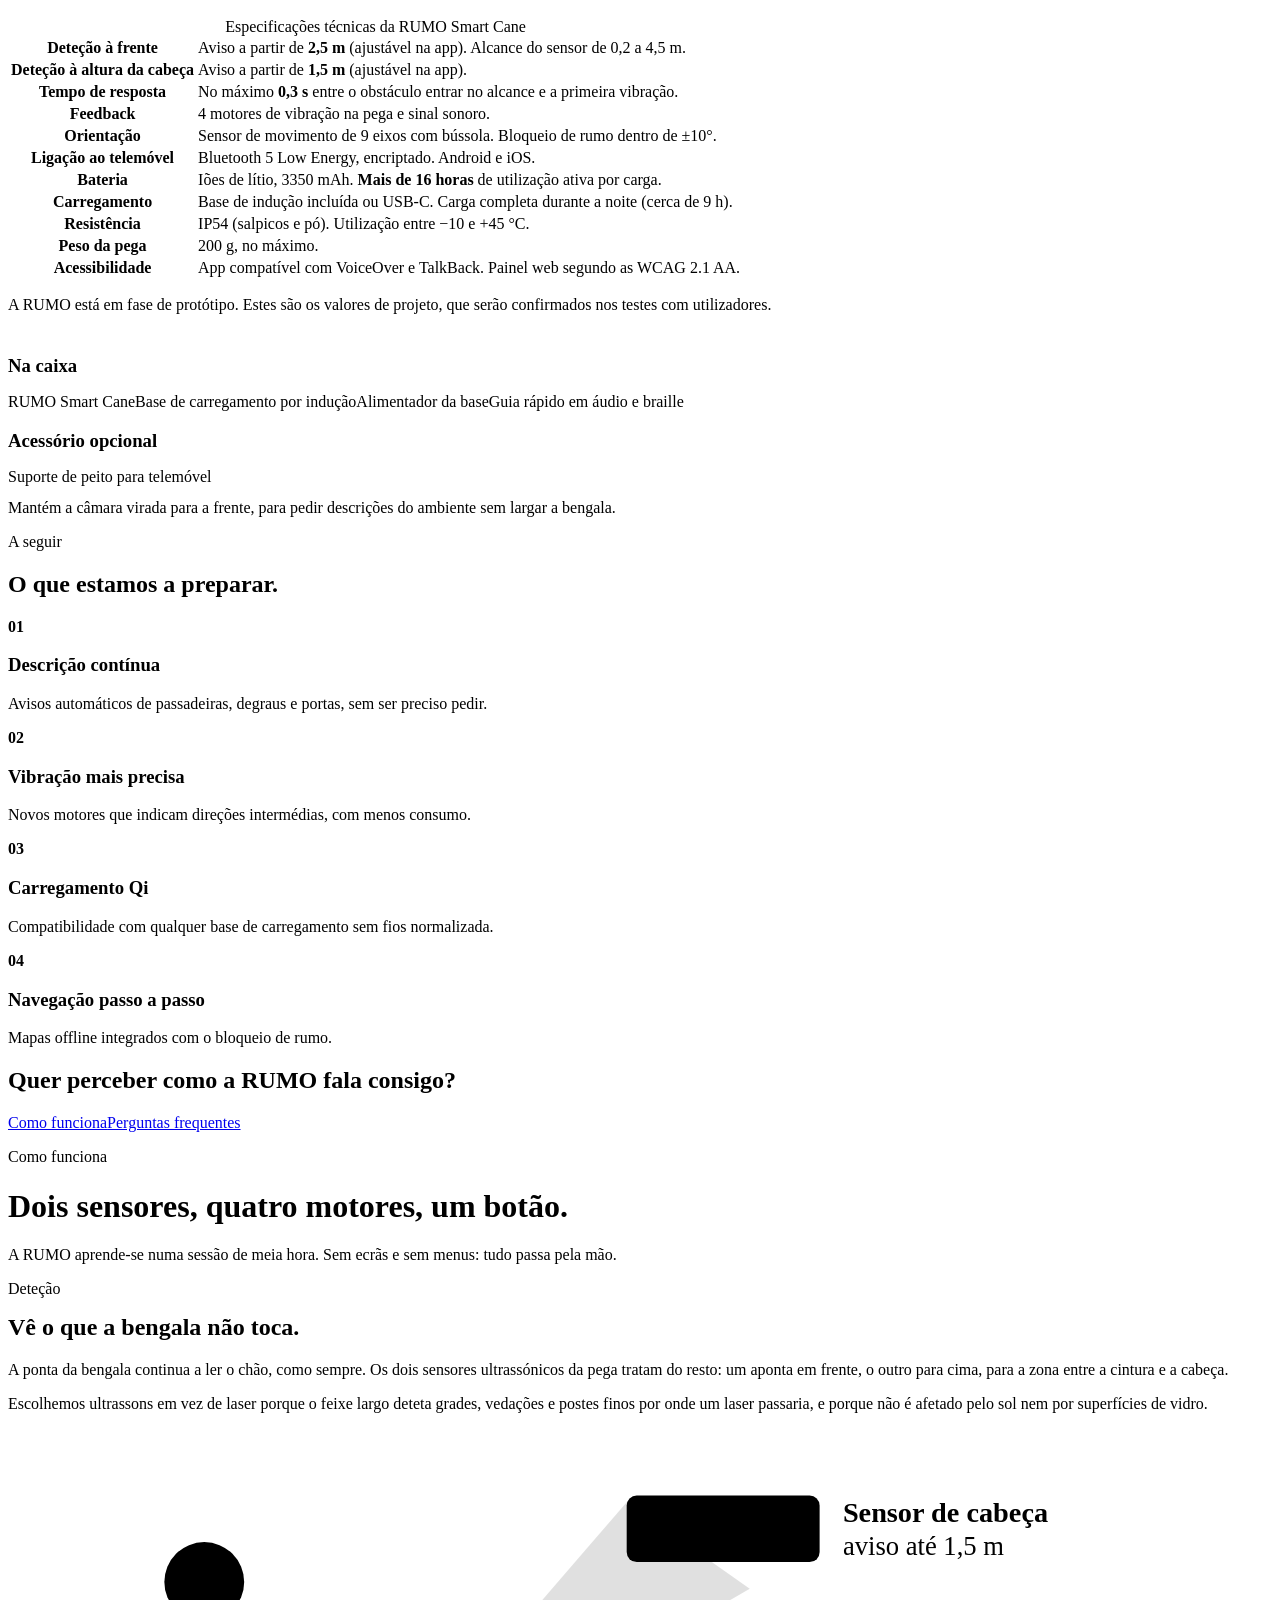
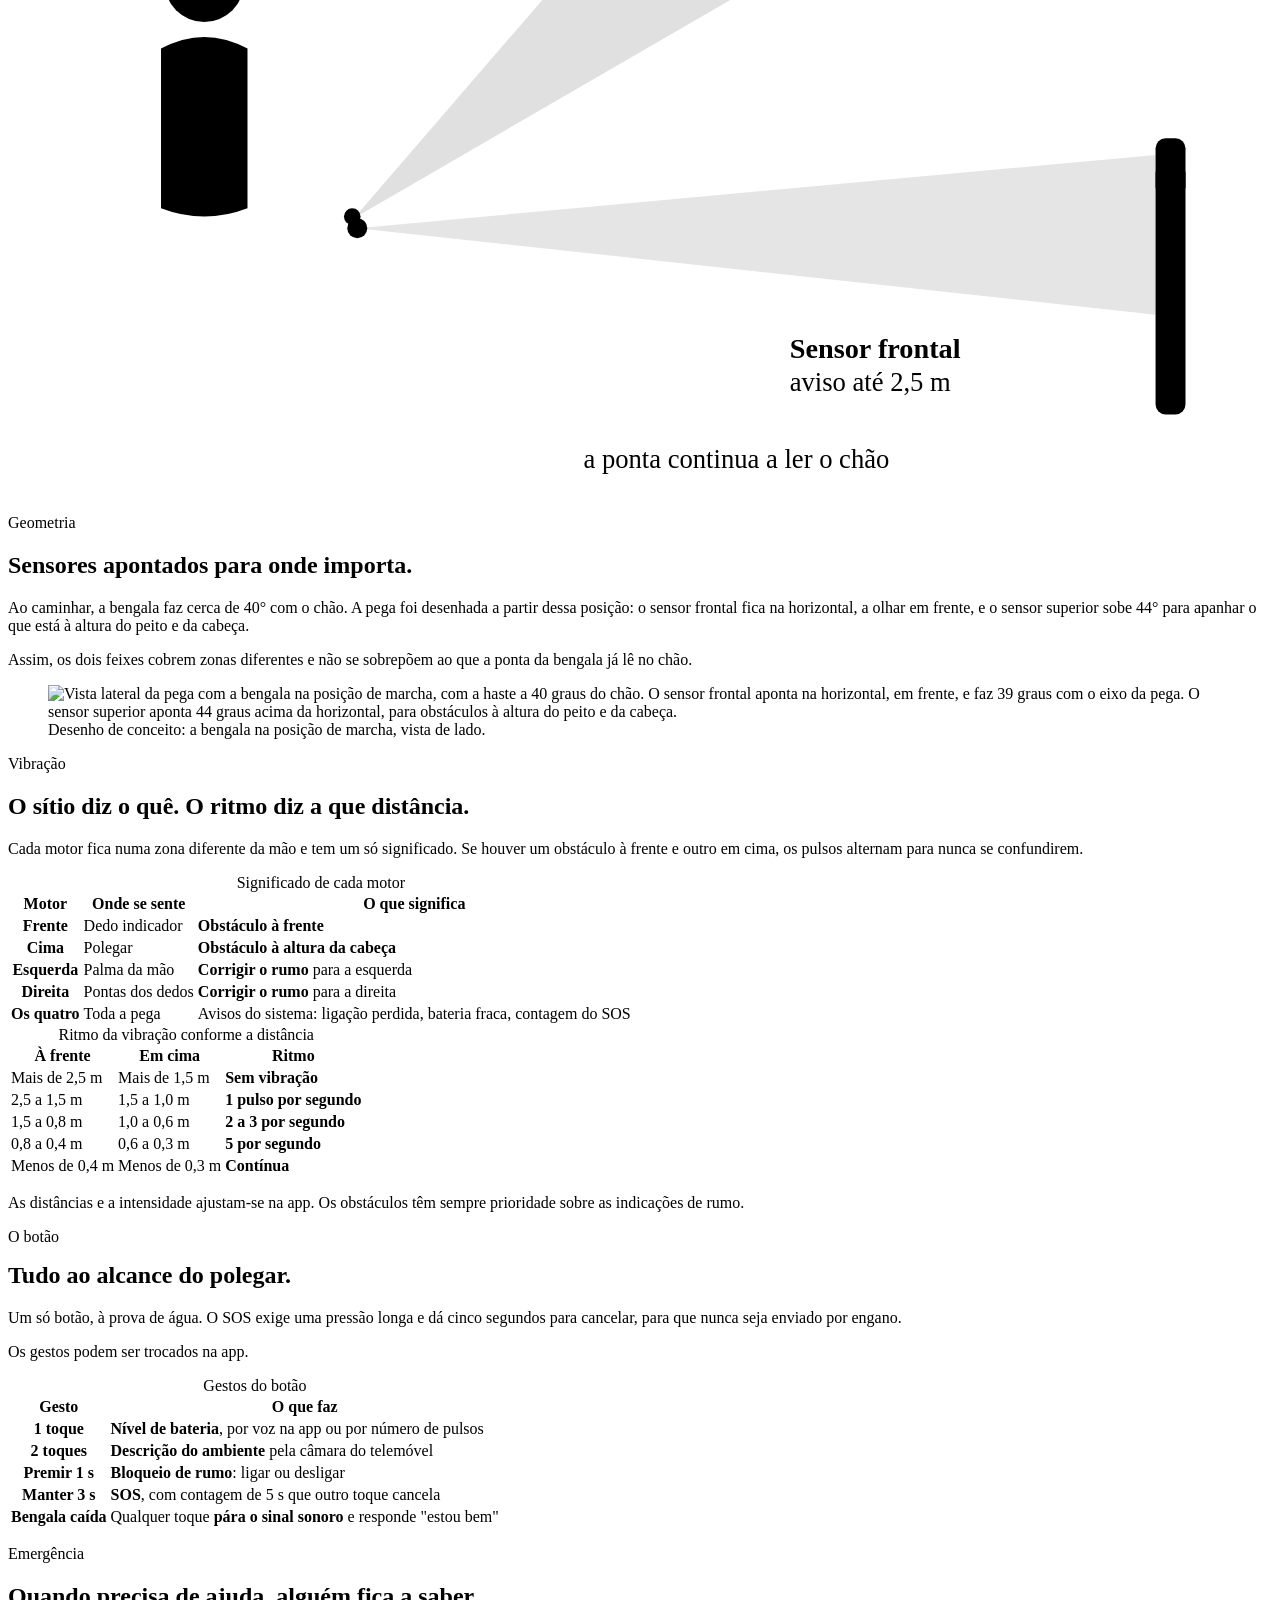
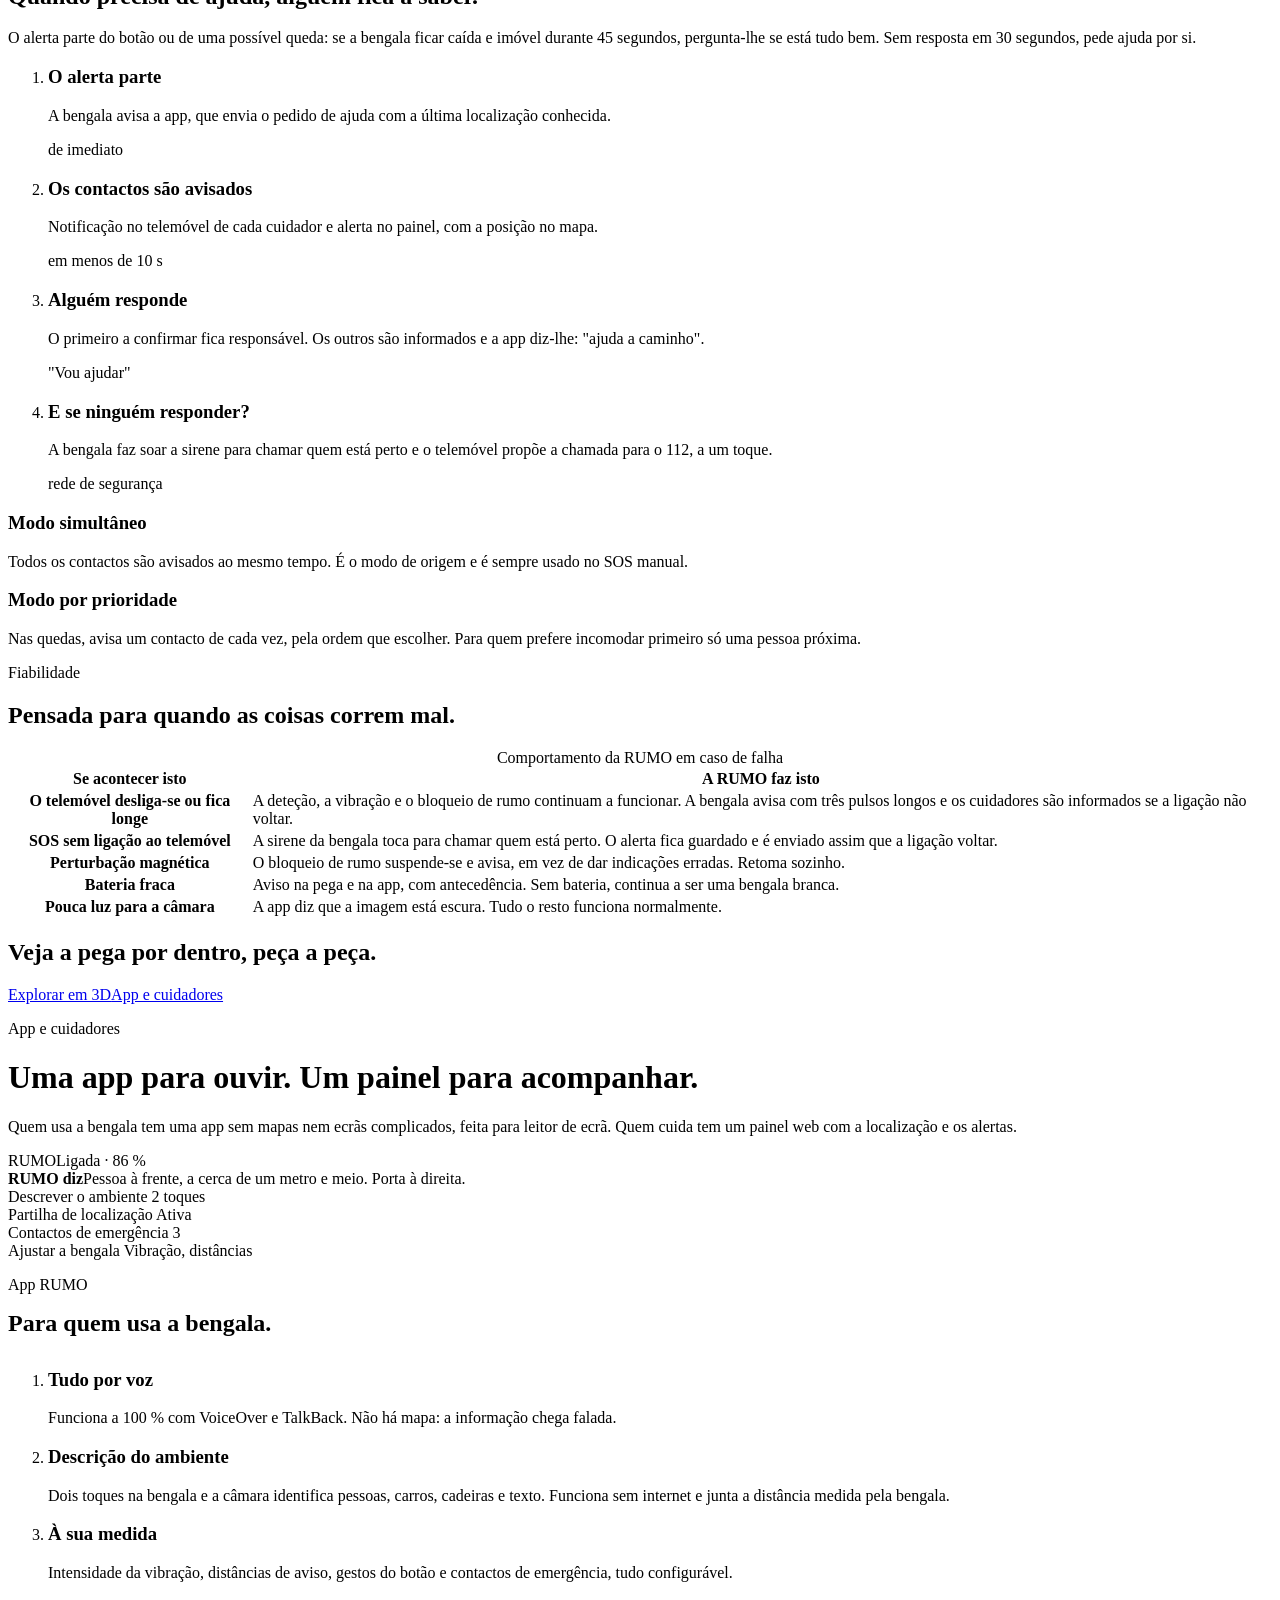
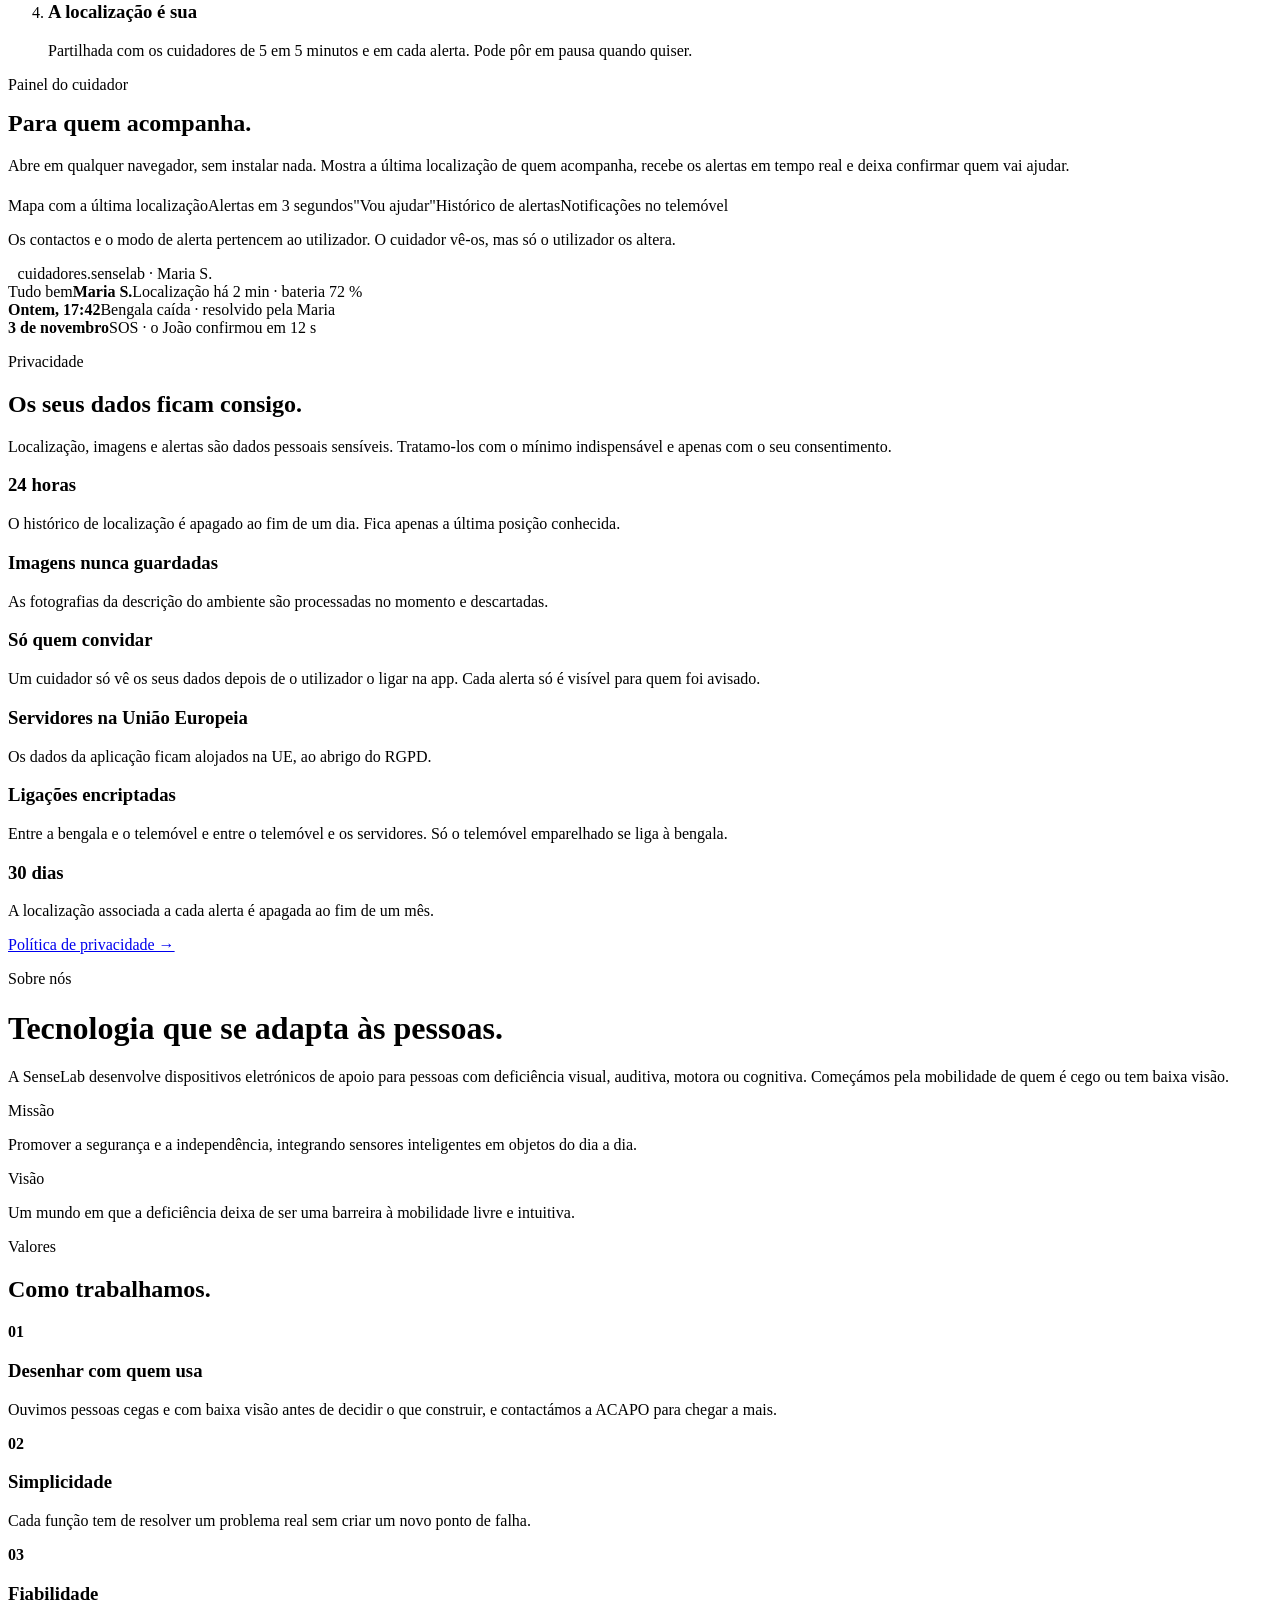
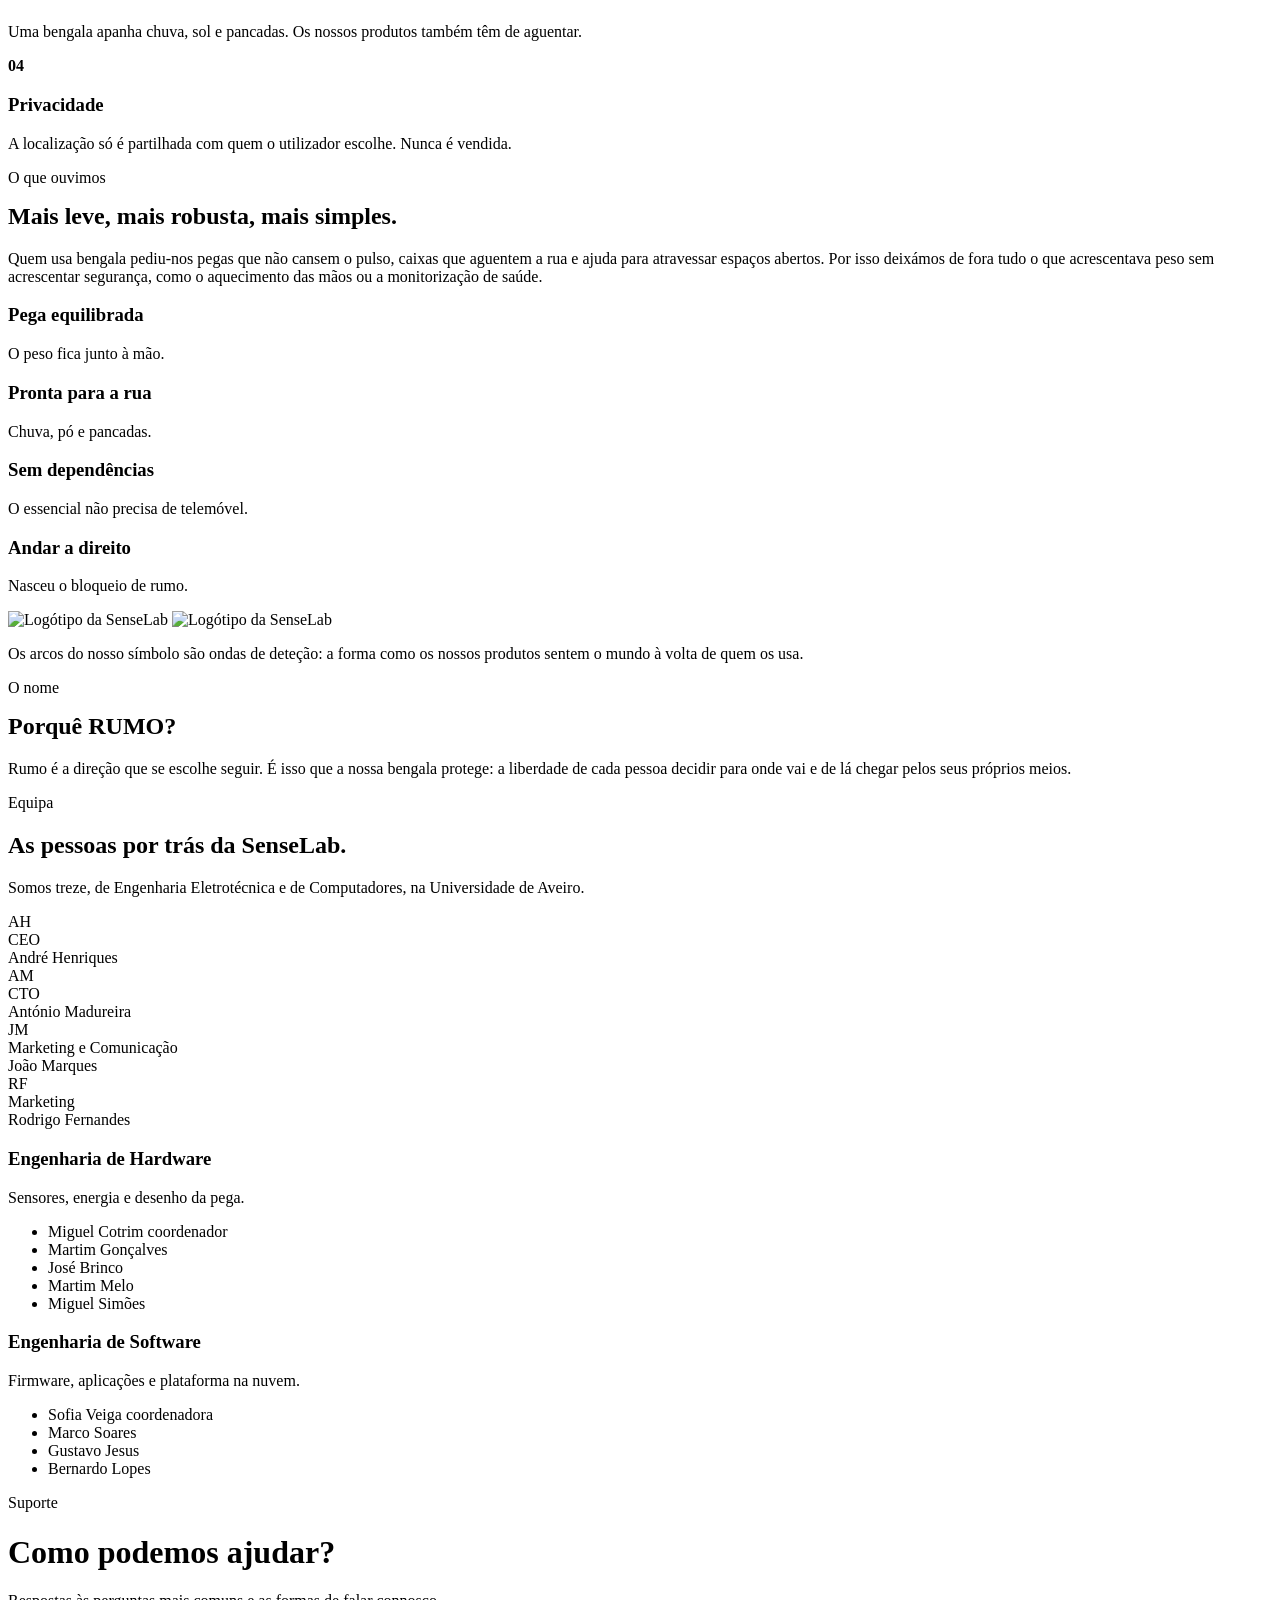
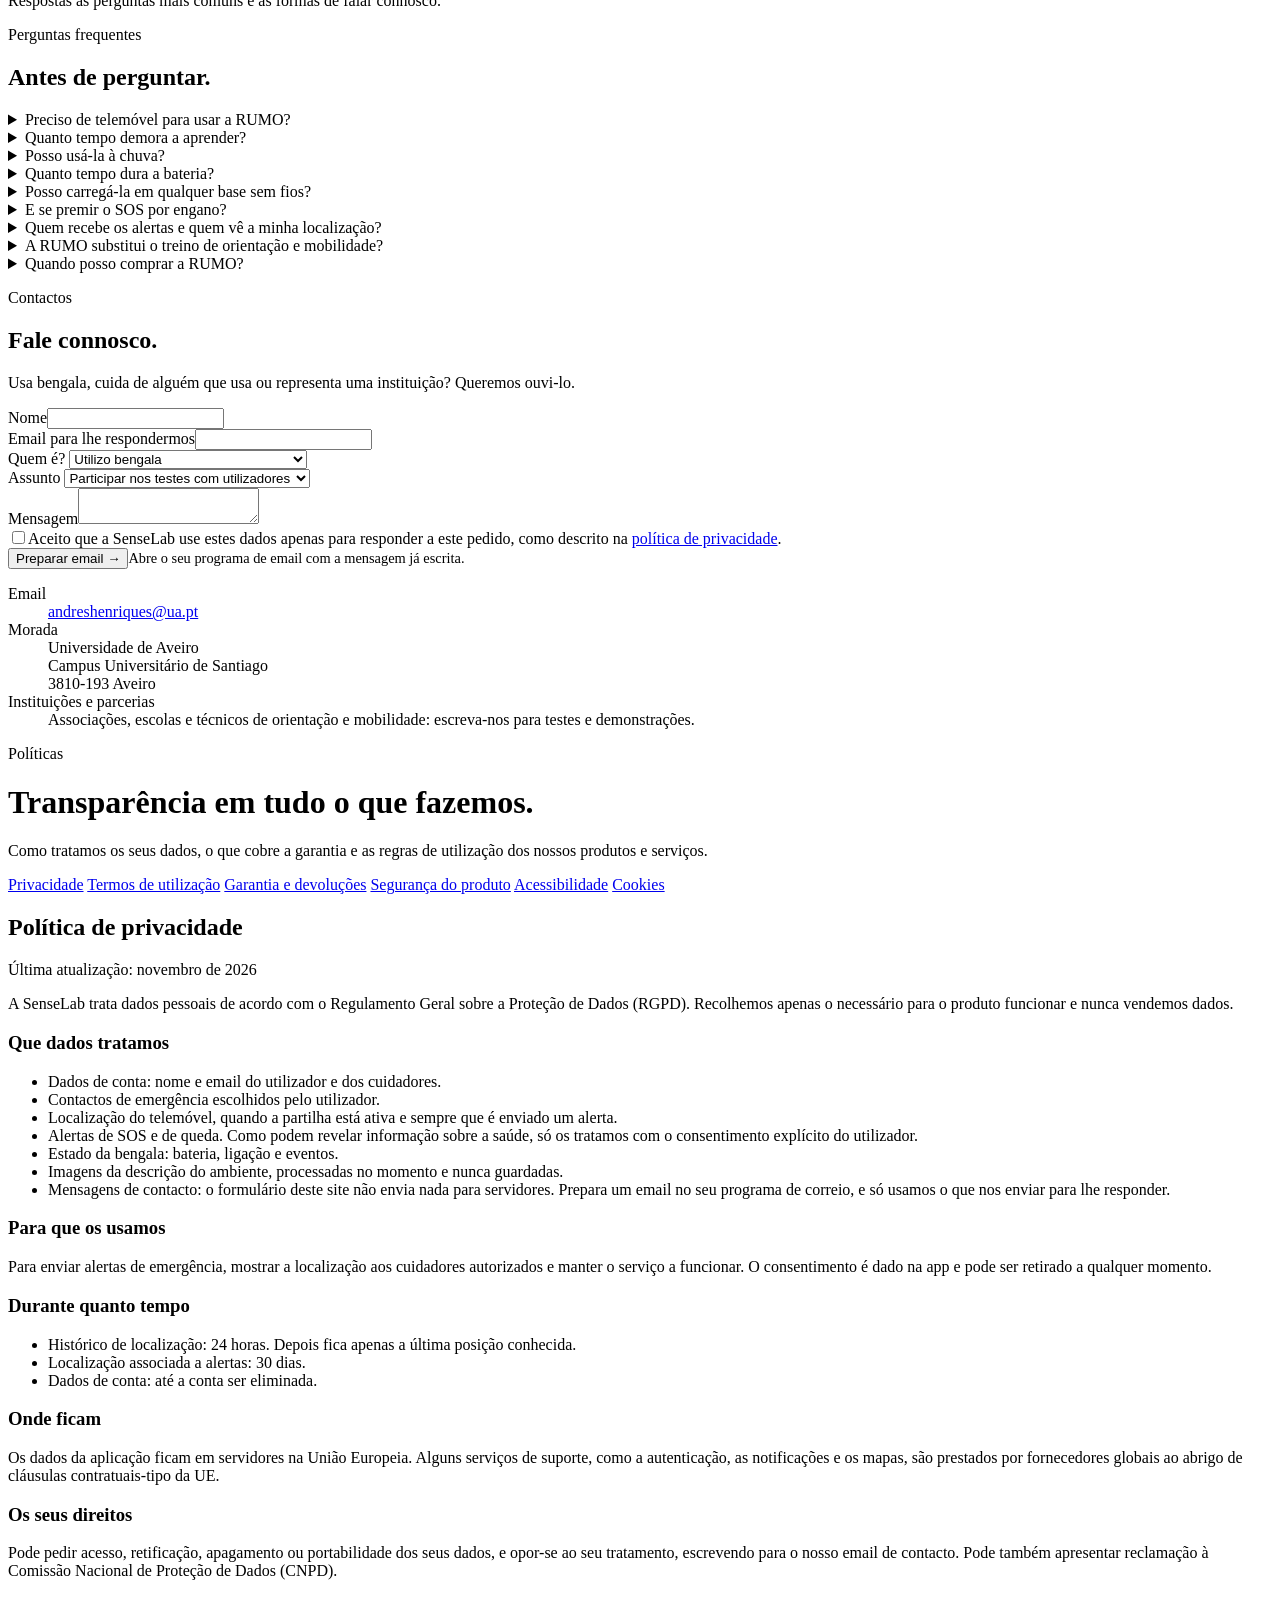
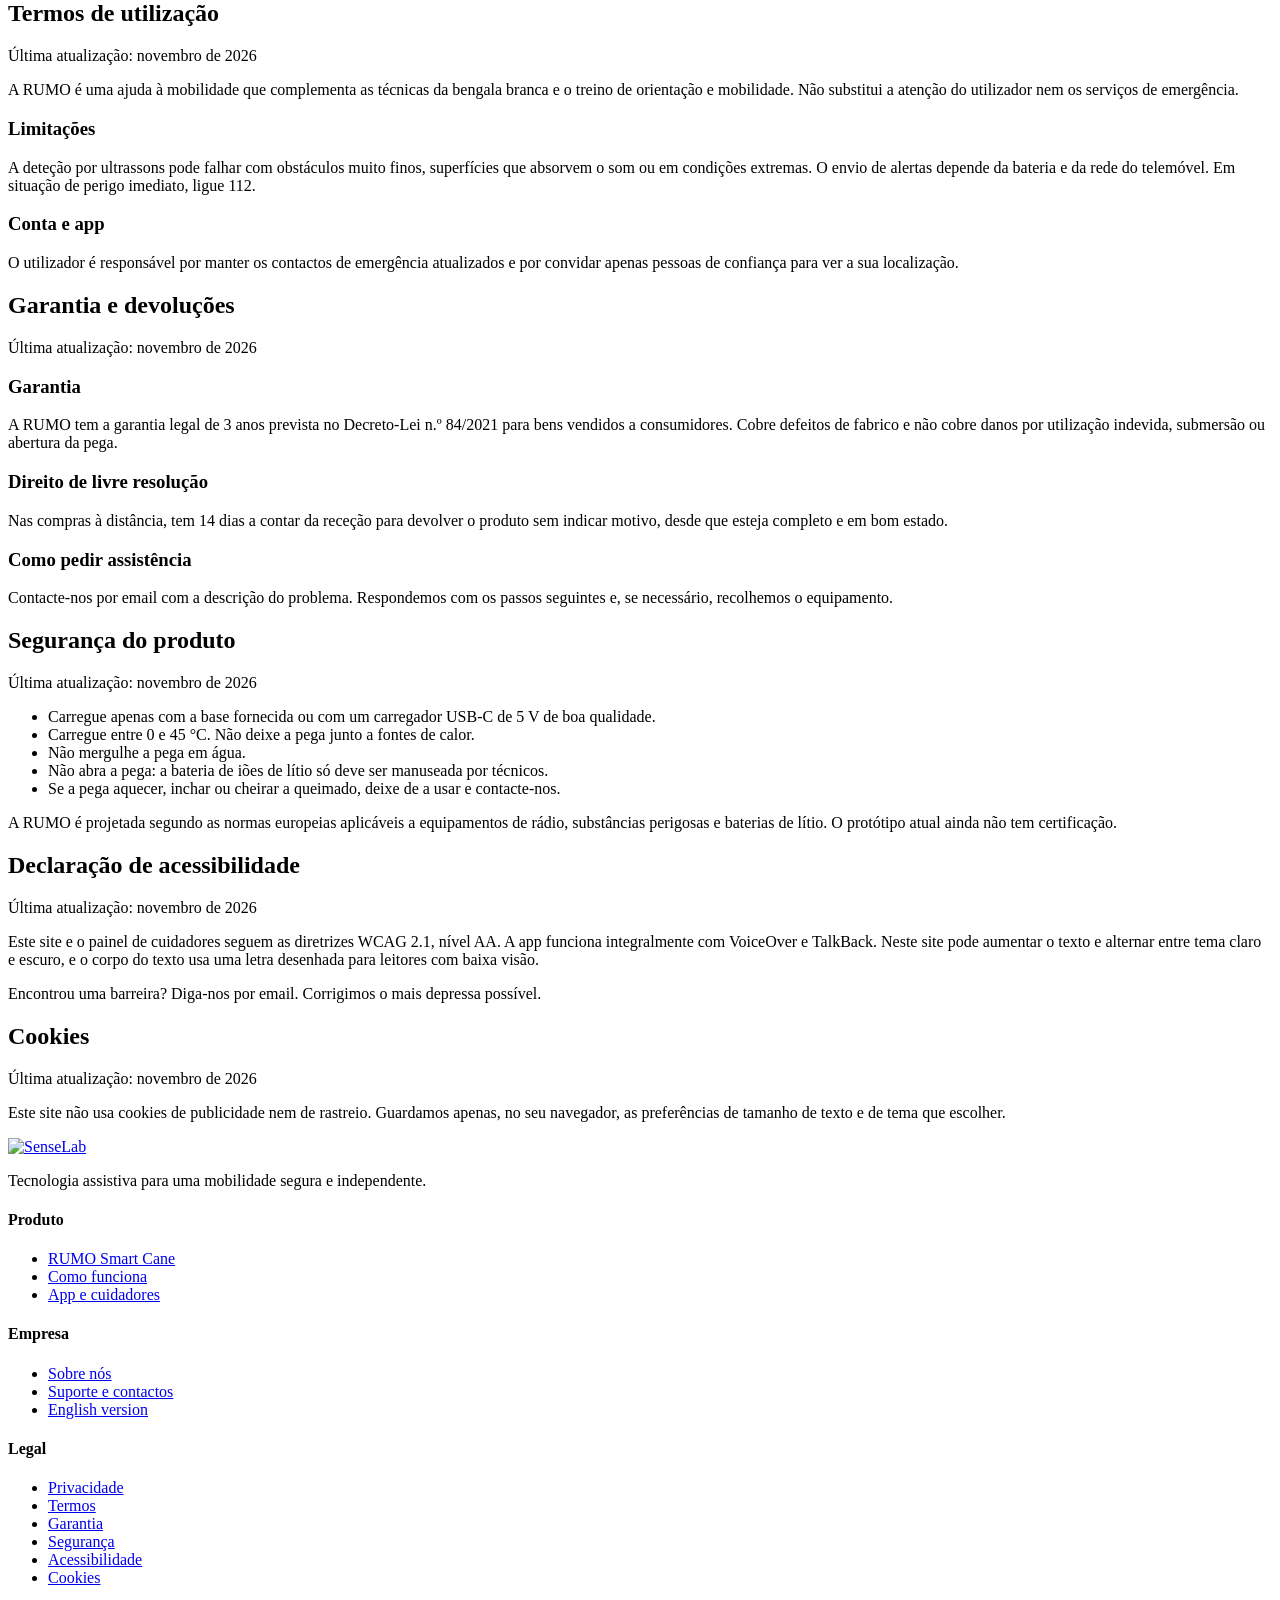
==== commit 9cac90e3: "Add files via upload" ====
--- a/index.html
+++ b/index.html
@@ -5,378 +5,29 @@
 <meta name="viewport" content="width=device-width, initial-scale=1">
 <title>SenseLab · RUMO Smart Cane</title>
 <meta name="description" content="SenseLab: tecnologia assistiva para uma mobilidade independente. Conheça a RUMO, a bengala inteligente que deteta obstáculos à frente e à altura da cabeça, mantém o rumo e chama ajuda com um botão.">
+<meta name="theme-color" content="#141722">
+<link rel="canonical" href="https://andresehenriques.github.io/Site/">
+<link rel="alternate" hreflang="pt-PT" href="https://andresehenriques.github.io/Site/">
+<link rel="alternate" hreflang="en" href="https://andresehenriques.github.io/Site/en/">
+<link rel="icon" type="image/png" sizes="32x32" href="assets/favicon-32.png">
+<link rel="icon" type="image/png" sizes="512x512" href="assets/icon-512.png">
+<link rel="apple-touch-icon" href="assets/apple-touch-icon.png">
+<meta property="og:type" content="website">
+<meta property="og:site_name" content="SenseLab">
+<meta property="og:locale" content="pt_PT">
+<meta property="og:locale:alternate" content="en_GB">
+<meta property="og:title" content="RUMO Smart Cane · SenseLab">
+<meta property="og:description" content="A bengala branca com sentidos extra: deteta obstáculos à frente e à altura da cabeça, mantém o rumo e chama ajuda com um botão.">
+<meta property="og:url" content="https://andresehenriques.github.io/Site/">
+<meta property="og:image" content="https://andresehenriques.github.io/Site/assets/og.jpg">
+<meta property="og:image:width" content="1200">
+<meta property="og:image:height" content="630">
+<meta property="og:image:alt" content="Pega da bengala RUMO sobre fundo escuro, com o título Sinta o caminho antes de lhe tocar.">
+<meta name="twitter:card" content="summary_large_image">
 <link rel="preconnect" href="https://fonts.googleapis.com">
 <link rel="preconnect" href="https://fonts.gstatic.com" crossorigin>
 <link href="https://fonts.googleapis.com/css2?family=Atkinson+Hyperlegible:ital,wght@0,400;0,700;1,400&family=Atkinson+Hyperlegible+Mono:wght@400;600&family=Outfit:wght@400;500;600;700&display=swap" rel="stylesheet">
-<style>
-/* Layout: site institucional com rotas por #. Marca SenseLab: carvão, coral e violeta (os arcos do logótipo são o motivo: ondas de deteção). Herói escuro com o modelo 3D em diagonal; páginas claras em papel quente. */
-:root{
-  --paper:#F7F4F0;
-  --surface:#FFFFFF;
-  --ink:#1E2230;
-  --muted:#5A6072;
-  --line:#E3DDD4;
-  --accent:#E5553B;
-  --accent-ink:#B8361F;
-  --violet:#7D55B8;
-  --deep:#141722;
-  --deep-2:#1F2434;
-  --on-deep:#F4F2EE;
-  --on-deep-muted:#B4B9C8;
-  --grad:linear-gradient(115deg,#F0705F 0%,#C46A9E 55%,#9A6BD1 100%);
-  --display:"Outfit","Atkinson Hyperlegible",system-ui,sans-serif;
-  --font:"Atkinson Hyperlegible",Verdana,system-ui,sans-serif;
-  --mono:"Atkinson Hyperlegible Mono",ui-monospace,Menlo,monospace;
-  --step:1;
-  --stage:radial-gradient(70% 62% at 50% 44%,#FFFFFF 0%,#F1EDE7 70%,#E9E3DB 100%);
-  color-scheme:light;
-}
-@media (prefers-color-scheme: dark){
-  :root:not([data-theme="light"]){
-    --paper:#11131B;--surface:#1A1E2B;--ink:#F1EFEA;--muted:#A9AFBF;--line:#2A2F40;
-    --accent:#F0705F;--accent-ink:#FF8E7C;--violet:#B08BE6;--deep:#0B0D14;--deep-2:#171B28;
-    --stage:radial-gradient(70% 62% at 50% 44%,#39425E 0%,#1E2333 70%,#171B28 100%);
-    color-scheme:dark;
-  }
-}
-:root[data-theme="dark"]{
-  --paper:#11131B;--surface:#1A1E2B;--ink:#F1EFEA;--muted:#A9AFBF;--line:#2A2F40;
-  --accent:#F0705F;--accent-ink:#FF8E7C;--violet:#B08BE6;--deep:#0B0D14;--deep-2:#171B28;
-  --stage:radial-gradient(70% 62% at 50% 44%,#39425E 0%,#1E2333 70%,#171B28 100%);
-  color-scheme:dark;
-}
-:root[data-size="large"]{--step:1.16}
-
-*{box-sizing:border-box}
-html{-webkit-text-size-adjust:100%}
-@media (prefers-reduced-motion: reduce){*{animation:none!important;transition:none!important}}
-body{margin:0;background:var(--paper);color:var(--ink);font-family:var(--font);font-size:calc(1.0625rem * var(--step));line-height:1.6;overflow-x:hidden}
-img,svg{max-width:100%}
-a{color:inherit;text-underline-offset:3px}
-:focus-visible{outline:3px solid var(--accent);outline-offset:3px;border-radius:6px}
-h1,h2,h3,h4{font-family:var(--display);line-height:1.06;text-wrap:balance;margin:0;letter-spacing:-.02em;font-weight:600}
-h2{font-size:calc(clamp(2rem,4.3vw,3.25rem) * var(--step))}
-h3{font-size:calc(1.3rem * var(--step));letter-spacing:-.01em}
-p{margin:0}
-.wrap{max-width:1200px;margin:0 auto;padding:0 clamp(18px,4vw,40px)}
-.prose{max-width:60ch}
-.muted{color:var(--muted)}
-.sr{position:absolute;width:1px;height:1px;overflow:hidden;clip:rect(0 0 0 0);white-space:nowrap}
-.skip{position:absolute;left:-999px;top:8px;background:var(--accent);color:#fff;padding:.6rem 1rem;font-weight:700;z-index:99;border-radius:8px}
-.skip:focus{left:12px}
-.eyebrow{font-family:var(--mono);font-size:.78rem;letter-spacing:.12em;text-transform:uppercase;color:var(--accent-ink);font-weight:600;display:flex;align-items:center;gap:.6rem}
-.eyebrow::before{content:"";width:26px;height:3px;border-radius:2px;background:var(--grad)}
-.gtext{background:var(--grad);-webkit-background-clip:text;background-clip:text;color:transparent}
-
-/* botões */
-.btn{display:inline-flex;align-items:center;justify-content:center;gap:.5rem;text-decoration:none;font-family:var(--display);font-weight:600;font-size:1.02rem;padding:.85rem 1.4rem;border-radius:999px;border:2px solid currentColor;min-height:50px;transition:transform .15s,background .15s;cursor:pointer;background:transparent;color:inherit}
-.btn:hover{transform:translateY(-2px)}
-.btn.primary{background:var(--accent);border-color:var(--accent);color:#fff}
-.btn.ink{background:var(--ink);border-color:var(--ink);color:var(--paper)}
-.btn .arr{transition:transform .15s}
-.btn:hover .arr{transform:translateX(3px)}
-
-/* cabeçalho */
-header.site{position:sticky;top:0;z-index:40;background:color-mix(in srgb,var(--deep) 92%,transparent);-webkit-backdrop-filter:blur(12px);backdrop-filter:blur(12px);color:var(--on-deep);border-bottom:1px solid rgba(255,255,255,.08)}
-.bar{display:flex;align-items:center;gap:1.2rem;min-height:70px}
-.brand{display:flex;align-items:center;text-decoration:none;flex:none}
-.brand img{height:34px;width:auto;display:block}
-nav.main{display:flex;gap:.1rem;margin-left:auto}
-nav.main a{text-decoration:none;font-family:var(--display);font-weight:500;font-size:.98rem;padding:.55rem .8rem;border-radius:999px;color:var(--on-deep-muted);white-space:nowrap}
-nav.main a:hover{color:var(--on-deep);background:rgba(255,255,255,.07)}
-nav.main a[aria-current="page"]{color:var(--on-deep);background:rgba(255,255,255,.1)}
-.tools{display:flex;gap:.4rem;flex:none}
-.tools button{font:inherit;font-weight:700;font-size:.9rem;min-width:44px;min-height:42px;border:1.5px solid rgba(255,255,255,.28);background:transparent;color:var(--on-deep);border-radius:12px;cursor:pointer}
-.tools button[aria-pressed="true"]{background:var(--on-deep);color:var(--deep)}
-#btn-menu{display:none}
-@media (max-width:1020px){
-  #btn-menu{display:inline-block}
-  .tools{margin-left:auto}
-  nav.main{display:none;position:absolute;left:0;right:0;top:100%;background:var(--deep);flex-direction:column;padding:.6rem clamp(18px,4vw,40px) 1.2rem;border-bottom:1px solid rgba(255,255,255,.1);gap:.2rem}
-  nav.main.open{display:flex}
-  nav.main a{font-size:1.1rem;padding:.8rem 1rem}
-}
-
-.view{display:none}
-.view.on{display:block}
-
-/* herói */
-.hero{position:relative;background:radial-gradient(900px 560px at 78% 42%,#39425E 0%,#1F2434 45%,var(--deep) 78%);color:var(--on-deep);overflow:hidden}
-.hero .wrap{position:relative;z-index:2;pointer-events:none}
-.hero .wrap a,.hero .wrap button{pointer-events:auto}
-.hero-copy{max-width:560px;padding:clamp(56px,9vw,120px) 0 clamp(40px,6vw,88px)}
-.hero h1{font-size:calc(clamp(2.9rem,6.6vw,5.6rem) * var(--step));letter-spacing:-.04em;line-height:.98;font-weight:600;margin-top:1.2rem}
-.hero .lede{font-size:calc(1.2rem * var(--step));color:var(--on-deep-muted);margin-top:1.5rem;max-width:40ch}
-.hero .cta{display:flex;gap:.8rem;flex-wrap:wrap;margin-top:2.2rem}
-.hero .eyebrow{color:#FFB3A6}
-.hero-stage{position:absolute;z-index:1;top:0;bottom:0;right:0;width:62%;-webkit-mask-image:linear-gradient(90deg,transparent 0,#000 22%);mask-image:linear-gradient(90deg,transparent 0,#000 22%)}
-.arcs{position:absolute;right:-8%;top:50%;width:min(760px,70vw);aspect-ratio:1;transform:translateY(-50%);z-index:0;opacity:.5;pointer-events:none}
-.arcs circle{fill:none;stroke:url(#arcgrad);stroke-width:1.2;transform-origin:50% 50%;animation:sonar 5.4s linear infinite;opacity:0}
-.arcs circle:nth-child(3){animation-delay:1.8s}.arcs circle:nth-child(4){animation-delay:3.6s}
-@keyframes sonar{0%{transform:scale(.18);opacity:0}15%{opacity:.9}100%{transform:scale(1);opacity:0}}
-@media (prefers-reduced-motion: reduce){.arcs circle{opacity:.35;transform:scale(.6)}.arcs circle:nth-child(3){transform:scale(.8)}.arcs circle:nth-child(4){transform:scale(1)}}
-@media (max-width:860px){
-  .hero-copy{padding-bottom:0;max-width:none}
-  .hero{display:flex;flex-direction:column}
-  .hero-stage{position:relative;order:2;width:auto;height:min(92vw,420px);margin-top:-8px;-webkit-mask-image:none;mask-image:none}
-  .hero .stats-wrap{order:3;width:100%}
-  .arcs{top:auto;bottom:-18%;right:-30%;width:120vw;transform:none}
-}
-.three{position:relative;width:100%;height:100%}
-.three canvas{display:block;width:100%;height:100%;opacity:0;transition:opacity .9s}
-.three.ready canvas{opacity:1}
-.three.nogl::after{content:"Não foi possível mostrar o modelo 3D neste navegador.";position:absolute;inset:0;display:grid;place-items:center;text-align:center;padding:2rem;font-family:var(--mono);font-size:.82rem;color:var(--muted)}
-.hero .three.nogl::after{content:""}
-
-.stats{position:relative;z-index:2;display:grid;grid-template-columns:repeat(4,1fr);border-top:1px solid rgba(255,255,255,.12)}
-.stat{padding:1.5rem 1.2rem 1.7rem 0;display:grid;gap:.15rem;align-content:start}
-.stat b{font-family:var(--display);font-weight:600;font-size:calc(2.1rem * var(--step));letter-spacing:-.03em;font-variant-numeric:tabular-nums}
-.stat span{color:var(--on-deep-muted);font-size:.95rem;max-width:22ch}
-@media (max-width:760px){.stats{grid-template-columns:repeat(2,1fr)}.stat{padding:1.1rem .8rem 1.1rem 0}.stat:nth-child(-n+2){border-bottom:1px solid rgba(255,255,255,.12)}}
-
-/* secções */
-section{padding:clamp(64px,8.5vw,120px) 0}
-section.tight{padding-top:0}
-.head{display:grid;gap:1rem;margin-bottom:clamp(30px,4vw,56px)}
-.dark{background:var(--deep);color:var(--on-deep)}
-.dark .muted{color:var(--on-deep-muted)}
-.dark .eyebrow{color:#FFB3A6}
-.pagehead{position:relative;overflow:hidden;background:radial-gradient(800px 420px at 85% 0%,#343C57 0%,var(--deep-2) 45%,var(--deep) 80%);color:var(--on-deep);padding:clamp(60px,8vw,110px) 0 clamp(44px,6vw,76px)}
-.pagehead h1{font-size:calc(clamp(2.5rem,5.4vw,4.4rem) * var(--step));letter-spacing:-.035em;margin-top:1rem;max-width:18ch}
-.pagehead p.lede{margin-top:1.2rem;max-width:56ch;color:var(--on-deep-muted);font-size:calc(1.15rem * var(--step))}
-.pagehead .eyebrow{color:#FFB3A6}
-
-.principle{display:grid;grid-template-columns:1fr 1fr;gap:clamp(28px,5vw,80px);align-items:center}
-.principle h2 em{font-style:normal}
-@media (max-width:860px){.principle{grid-template-columns:1fr}}
-.onoff{display:grid;gap:1rem}
-.onoff .row{background:var(--surface);border:1px solid var(--line);border-radius:18px;padding:1.3rem 1.4rem;display:grid;gap:.6rem}
-.onoff .tag{font-family:var(--mono);font-size:.74rem;letter-spacing:.1em;text-transform:uppercase;font-weight:600;color:var(--accent-ink)}
-.onoff .row:nth-child(2) .tag{color:var(--violet)}
-.chips{display:flex;flex-wrap:wrap;gap:.45rem}
-.chips span{border:1.5px solid var(--line);border-radius:999px;padding:.3rem .8rem;font-weight:700;font-size:.92rem;background:var(--paper)}
-
-.grid3{display:grid;grid-template-columns:repeat(auto-fit,minmax(270px,1fr));gap:1.1rem}
-.card{background:var(--surface);border:1px solid var(--line);border-radius:20px;padding:1.6rem;display:grid;gap:.7rem;align-content:start}
-.card .ic{width:50px;height:50px;border-radius:14px;background:color-mix(in srgb,var(--accent) 12%,transparent);color:var(--accent-ink);display:grid;place-items:center}
-.card .more{font-weight:700;color:var(--accent-ink);text-decoration:none;margin-top:.2rem}
-.card .more:hover{text-decoration:underline}
-.dark .card{background:var(--deep-2);border-color:rgba(255,255,255,.1)}
-.dark .card .ic{background:rgba(240,112,95,.16);color:#FFB3A6}
-
-.split{display:grid;grid-template-columns:1fr 1fr;gap:clamp(28px,5vw,80px);align-items:center}
-.split.top{align-items:start}
-@media (max-width:900px){.split{grid-template-columns:1fr}}
-.steps{list-style:none;padding:0;margin:0;display:grid;gap:1.4rem;counter-reset:s}
-.steps li{display:grid;grid-template-columns:48px 1fr;gap:1rem;counter-increment:s}
-.steps li::before{content:counter(s);width:48px;height:48px;border-radius:50%;background:var(--grad);color:#fff;display:grid;place-items:center;font-family:var(--display);font-weight:600;font-size:1.15rem}
-.steps h3{margin-bottom:.3rem}
-
-/* demonstração háptica */
-.demo{display:grid;grid-template-columns:1fr 1fr;gap:clamp(28px,4vw,64px);align-items:center}
-@media (max-width:900px){.demo{grid-template-columns:1fr}}
-.controls{display:grid;gap:1.3rem;margin-top:1.8rem}
-.ctrl label{display:flex;justify-content:space-between;font-weight:700;gap:1rem}
-.ctrl output{font-family:var(--mono);font-variant-numeric:tabular-nums;color:#FFB3A6;white-space:nowrap}
-input[type=range]{width:100%;accent-color:#F0705F;height:34px}
-.grip{position:relative;width:min(340px,100%);aspect-ratio:1;margin:0 auto;border-radius:50%;background:var(--deep-2);border:1.5px solid rgba(255,255,255,.14);box-shadow:inset 0 0 0 22px rgba(255,255,255,.03)}
-.grip .center{position:absolute;inset:36%;border-radius:50%;border:1.5px dashed rgba(255,255,255,.2);display:grid;place-items:center;font-family:var(--mono);font-size:.7rem;color:var(--on-deep-muted);text-align:center;line-height:1.3}
-.motor{position:absolute;width:86px;height:86px;margin:-43px 0 0 -43px;border-radius:50%;background:var(--deep);border:2px solid rgba(255,255,255,.35);display:grid;place-items:center;align-content:center;text-align:center;font-weight:700;font-size:.82rem;line-height:1.15}
-.motor small{display:block;font-weight:400;font-size:.68rem;color:var(--on-deep-muted)}
-.motor.on{border-color:#F0705F;animation:buzz var(--rate,1s) linear infinite;animation-delay:var(--delay,0s)}
-.motor.solid{background:#F0705F;border-color:#F0705F;color:#fff;box-shadow:0 0 0 10px rgba(240,112,95,.25);animation:none}
-.motor.solid small,.motor.on small{color:inherit}
-@keyframes buzz{0%,24%{background:#F0705F;color:#fff;box-shadow:0 0 0 0 rgba(240,112,95,.6);transform:scale(1.07)}25%,100%{background:var(--deep);color:var(--on-deep);box-shadow:0 0 0 14px rgba(240,112,95,0);transform:scale(1)}}
-.m-top{left:50%;top:14%}.m-front{left:50%;top:86%}.m-left{left:14%;top:50%}.m-right{left:86%;top:50%}
-.readout{margin-top:1.3rem;font-family:var(--mono);font-size:.85rem;border:1px solid rgba(255,255,255,.16);border-radius:14px;padding:.9rem 1rem;min-height:4.6em}
-
-/* telemóvel e painel */
-.phone{width:min(300px,100%);margin:0 auto;border-radius:40px;background:#0B0D14;padding:11px;box-shadow:0 40px 70px -34px rgba(20,23,34,.55),0 0 0 1px rgba(255,255,255,.08)}
-.screen{border-radius:30px;background:var(--surface);color:var(--ink);overflow:hidden;min-height:480px;display:flex;flex-direction:column}
-.screen .top{padding:1.1rem 1.2rem .7rem;display:flex;justify-content:space-between;align-items:center;font-family:var(--display);font-weight:600}
-.pill{display:inline-flex;align-items:center;gap:.4rem;font-family:var(--mono);font-size:.7rem;font-weight:600;letter-spacing:.04em;padding:.25rem .6rem;border-radius:999px;background:color-mix(in srgb,#2E9E6B 16%,transparent);color:#1F7A50}
-:root[data-theme="dark"] .pill{color:#6FD9A6}
-@media (prefers-color-scheme: dark){:root:not([data-theme="light"]) .pill{color:#6FD9A6}}
-.pill::before{content:"";width:7px;height:7px;border-radius:50%;background:currentColor}
-.pill.alert{background:color-mix(in srgb,var(--accent) 16%,transparent);color:var(--accent-ink)}
-.alertbox{margin:0 .8rem;background:var(--accent);color:#fff;border-radius:18px;padding:.9rem 1rem;display:grid;gap:.15rem}
-.alertbox small{opacity:.9}
-.map{margin:.8rem;height:170px;border-radius:18px;position:relative;overflow:hidden;background:
- linear-gradient(90deg,transparent 46%,var(--line) 46% 53%,transparent 53%),
- linear-gradient(0deg,transparent 30%,var(--line) 30% 37%,transparent 37%),
- linear-gradient(24deg,transparent 60%,var(--line) 60% 64%,transparent 64%),
- color-mix(in srgb,var(--paper) 80%,var(--surface))}
-.map .pin{position:absolute;left:52%;top:38%;width:18px;height:18px;border-radius:50%;background:var(--accent);border:3px solid #fff;box-shadow:0 0 0 9px color-mix(in srgb,var(--accent) 24%,transparent)}
-.screen .row{display:flex;justify-content:space-between;gap:1rem;padding:.6rem 1.2rem;border-top:1px solid var(--line);font-size:.9rem}
-.screen .row span:last-child{font-weight:700;text-align:right}
-.screen .ack{margin:.8rem;margin-top:auto;border-radius:999px;background:var(--ink);color:var(--paper);text-align:center;padding:.8rem;font-family:var(--display);font-weight:600}
-.voice{margin:.4rem .8rem;border-radius:18px 18px 18px 6px;background:color-mix(in srgb,var(--violet) 12%,transparent);padding:.8rem 1rem;font-size:.95rem}
-.voice b{display:block;font-family:var(--mono);font-size:.68rem;letter-spacing:.08em;text-transform:uppercase;color:var(--violet);margin-bottom:.2rem}
-.bigbtn{margin:.5rem .8rem;border:2px solid var(--line);border-radius:18px;padding:.9rem 1rem;font-family:var(--display);font-weight:600;display:flex;justify-content:space-between;align-items:center}
-.bigbtn span{font-family:var(--font);font-weight:400;color:var(--muted);font-size:.86rem}
-
-.dash{border-radius:20px;border:1px solid var(--line);background:var(--surface);overflow:hidden;box-shadow:0 40px 70px -40px rgba(20,23,34,.4)}
-.dash .chrome{display:flex;align-items:center;gap:.4rem;padding:.7rem 1rem;border-bottom:1px solid var(--line);font-family:var(--mono);font-size:.72rem;color:var(--muted)}
-.dash .chrome i{width:10px;height:10px;border-radius:50%;background:var(--line)}
-.dash .body{display:grid;grid-template-columns:1.3fr 1fr}
-.dash .map{margin:0;height:auto;min-height:260px;border-radius:0}
-.dash .side{padding:1rem;display:grid;gap:.7rem;align-content:start;border-left:1px solid var(--line)}
-.dash .item{border:1px solid var(--line);border-radius:14px;padding:.7rem .8rem;display:grid;gap:.25rem;font-size:.9rem}
-.dash .item b{font-family:var(--display);font-weight:600}
-@media (max-width:560px){.dash .body{grid-template-columns:1fr}.dash .side{border-left:0;border-top:1px solid var(--line)}.dash .map{min-height:180px}}
-
-/* faixa CTA */
-.cta-band{position:relative;overflow:hidden;background:var(--deep);color:var(--on-deep);padding:clamp(56px,7vw,96px) 0}
-.cta-band::before{content:"";position:absolute;inset:auto -10% -70% auto;width:70%;aspect-ratio:1;border-radius:50%;background:var(--grad);filter:blur(90px);opacity:.38}
-.cta-band .wrap{position:relative;display:flex;justify-content:space-between;align-items:center;gap:2rem;flex-wrap:wrap}
-.cta-band h2{max-width:20ch}
-.cta-band .acts{display:flex;gap:.8rem;flex-wrap:wrap}
-
-/* explorador 3D */
-.explorer{display:grid;grid-template-columns:1.45fr .55fr;gap:clamp(16px,2.4vw,28px);align-items:stretch;--vh:clamp(440px,48vw,600px)}
-@media (max-width:960px){.explorer{grid-template-columns:1fr}}
-.viewer{position:relative;height:var(--vh);border-radius:26px;border:1px solid var(--line);overflow:hidden;background:var(--stage)}
-.viewer .three{position:absolute;inset:0}
-.modes{position:absolute;top:14px;left:14px;display:flex;gap:4px;z-index:3;background:color-mix(in srgb,var(--surface) 90%,transparent);padding:5px;border-radius:999px;border:1px solid var(--line)}
-.modes button{font-family:var(--display);font-weight:600;font-size:.9rem;border:0;background:transparent;color:var(--ink);padding:.5rem .95rem;border-radius:999px;cursor:pointer;min-height:40px;white-space:nowrap}
-.modes button[aria-pressed="true"]{background:var(--ink);color:var(--paper)}
-.camctl{position:absolute;right:14px;bottom:14px;z-index:3;display:flex;gap:6px}
-.camctl button{width:44px;height:44px;border-radius:50%;border:1px solid var(--line);background:color-mix(in srgb,var(--surface) 92%,transparent);color:var(--ink);font:700 1.2rem/1 var(--font);cursor:pointer;display:grid;place-items:center}
-.camctl button:hover{background:var(--surface);border-color:var(--ink)}
-.vhint{position:absolute;left:18px;bottom:20px;z-index:2;font-family:var(--mono);font-size:.74rem;color:var(--muted);pointer-events:none}
-@media (max-width:560px){.vhint{display:none}}
-.hs-layer{position:absolute;inset:0;pointer-events:none;overflow:hidden;z-index:2}
-.hs{position:absolute;left:-99px;top:-99px;width:30px;height:30px;margin:-15px 0 0 -15px;border-radius:50%;border:2px solid #fff;background:var(--accent);color:#fff;font:700 .78rem/1 var(--font);cursor:pointer;display:grid;place-items:center;box-shadow:0 4px 14px rgba(0,0,0,.28);padding:0;pointer-events:auto;transition:opacity .25s,scale .15s}
-.hs:hover,.hs.active{scale:1.2}
-.hs.active{opacity:0;pointer-events:none}
-.hs:not([data-visible]){opacity:0;pointer-events:none}
-.hs.int{background:var(--violet)}
-.viewer:not(.xray) .hs.int{display:none}
-.viewer.xray .hs.ext{display:none}
-.viewer.full .hs{display:none}
-.panel{background:var(--surface);border:1px solid var(--line);border-radius:26px;padding:clamp(1.2rem,2.2vw,1.8rem);display:flex;flex-direction:column;gap:1rem;min-width:0;height:var(--vh)}
-.panel .k{font-family:var(--mono);font-size:.76rem;color:var(--accent-ink);text-transform:uppercase;letter-spacing:.1em;font-weight:600}
-.panel h3{font-size:calc(1.55rem * var(--step));margin-top:.35rem}
-#part-info{flex:none}
-.parts{list-style:none;padding:1rem 0 0;margin:0;display:grid;gap:.15rem;border-top:1px solid var(--line);overflow-y:auto;min-height:0;flex:1;align-content:start}
-.parts button{all:unset;cursor:pointer;display:flex;gap:.7rem;align-items:center;width:100%;padding:.42rem .5rem;border-radius:10px;font-weight:700;font-size:.95rem;box-sizing:border-box}
-.parts button:hover{background:color-mix(in srgb,var(--line) 50%,transparent)}
-.parts button:focus-visible{outline:3px solid var(--accent)}
-.parts button[aria-current="true"]{background:color-mix(in srgb,var(--accent) 14%,transparent)}
-.parts .n{width:24px;height:24px;border-radius:50%;display:grid;place-items:center;background:var(--accent);color:#fff;font-size:.72rem;flex:none}
-.parts .n.int{background:var(--violet)}
-.parts .grp{font-family:var(--mono);font-size:.7rem;color:var(--muted);text-transform:uppercase;letter-spacing:.1em;margin:.7rem 0 .2rem .5rem}
-.parts .grp:first-child{margin-top:0}
-@media (max-width:960px){
-  .parts{display:flex;overflow-x:auto;gap:.4rem;padding-bottom:.4rem;scroll-snap-type:x proximity}
-  .parts li{flex:none}
-  .parts .grp{display:none}
-  .parts button{border:1.5px solid var(--line);border-radius:999px;padding:.4rem .8rem .4rem .45rem;white-space:nowrap;width:auto}
-  .explorer{--vh:min(112vw,480px)}
-  .panel{flex-direction:column-reverse;height:auto}
-  .parts{flex:none;overflow-y:visible}
-  .parts{border-top:0;border-bottom:1px solid var(--line);padding:0 0 .9rem}
-  #part-info{min-height:8.5em}
-}
-
-/* tabelas */
-.tbl{width:100%;border-collapse:collapse}
-.tbl-wrap{overflow-x:auto;background:var(--surface);border:1px solid var(--line);border-radius:20px}
-.tbl th,.tbl td{text-align:left;padding:1rem 1.3rem;border-bottom:1px solid var(--line);vertical-align:top}
-.tbl tr:last-child th,.tbl tr:last-child td{border-bottom:0}
-.tbl thead th{font-family:var(--mono);font-size:.74rem;letter-spacing:.1em;text-transform:uppercase;color:var(--muted);font-weight:600;background:color-mix(in srgb,var(--paper) 60%,var(--surface))}
-.tbl tbody th{font-weight:700;width:34%}
-.tbl td{color:var(--muted)}
-.tbl td b{color:var(--ink)}
-.dark .tbl-wrap{background:var(--deep-2);border-color:rgba(255,255,255,.1)}
-.dark .tbl th,.dark .tbl td{border-color:rgba(255,255,255,.1)}
-.dark .tbl thead th{background:rgba(255,255,255,.04);color:var(--on-deep-muted)}
-.dark .tbl td{color:var(--on-deep-muted)}
-.dark .tbl td b{color:var(--on-deep)}
-.kbd{display:inline-block;font-family:var(--mono);font-size:.8rem;font-weight:600;padding:.2rem .6rem;border-radius:8px;border:1.5px solid currentColor;white-space:nowrap}
-.pulse{display:inline-flex;gap:4px;align-items:center;vertical-align:middle;margin-right:.6rem}
-.pulse i{width:9px;height:9px;border-radius:50%;background:var(--accent)}
-.pulse.bar i{width:44px;border-radius:5px}
-.pulse.none i{background:var(--line)}
-.box{display:flex;flex-wrap:wrap;gap:.6rem}
-.box span{border:1.5px solid var(--line);background:var(--surface);border-radius:999px;padding:.5rem 1.1rem;font-weight:700;font-size:.96rem}
-.note{font-size:.9rem;color:var(--muted);margin-top:1.1rem;max-width:75ch}
-
-.diagram{background:var(--surface);border:1px solid var(--line);border-radius:26px;padding:clamp(.8rem,2vw,1.6rem)}
-.diagram svg{display:block;width:100%;height:auto}
-.diagram text{font-family:var(--font);fill:var(--ink)}
-.diagram .sm{fill:var(--muted);font-size:13px}
-.beam1{animation:beam 2.6s ease-out infinite}.beam2{animation:beam 2.6s ease-out 1.3s infinite}
-@keyframes beam{0%{opacity:.0}20%{opacity:.55}100%{opacity:.08}}
-
-.timeline{list-style:none;margin:0;padding:0;display:grid;grid-template-columns:repeat(4,1fr);gap:1rem;counter-reset:t}
-@media (max-width:900px){.timeline{grid-template-columns:1fr}}
-.timeline li{counter-increment:t;background:var(--deep-2);border:1px solid rgba(255,255,255,.1);border-radius:20px;padding:1.4rem;display:grid;gap:.5rem;align-content:start;position:relative}
-.timeline li::before{content:"0" counter(t);font-family:var(--mono);font-size:.8rem;font-weight:600;color:#FFB3A6}
-.timeline .when{font-family:var(--mono);font-size:.76rem;color:var(--on-deep-muted)}
-.two{display:grid;grid-template-columns:1fr 1fr;gap:1.1rem}
-@media (max-width:760px){.two{grid-template-columns:1fr}}
-.road{display:grid;grid-template-columns:repeat(auto-fit,minmax(230px,1fr));gap:0;border-top:2px solid var(--ink)}
-.road div{padding:1.4rem 1.4rem 1.4rem 0;display:grid;gap:.45rem;align-content:start;border-bottom:1px solid var(--line)}
-.road b{font-family:var(--mono);color:var(--accent-ink);font-size:.8rem;font-weight:600}
-
-/* sobre */
-.bigquote{font-family:var(--display);font-weight:500;font-size:calc(clamp(1.5rem,2.8vw,2.2rem) * var(--step));line-height:1.2;letter-spacing:-.02em}
-.namecard{background:var(--surface);border:1px solid var(--line);border-radius:26px;padding:clamp(1.6rem,4vw,3rem);display:grid;gap:1.2rem;justify-items:start}
-.namecard img{height:54px;width:auto}
-.namecard .logo-d{display:none}
-:root[data-theme="dark"] .namecard .logo-l{display:none}
-:root[data-theme="dark"] .namecard .logo-d{display:block}
-@media (prefers-color-scheme: dark){:root:not([data-theme="light"]) .namecard .logo-l{display:none}:root:not([data-theme="light"]) .namecard .logo-d{display:block}}
-.team-lead{display:grid;grid-template-columns:repeat(auto-fit,minmax(230px,1fr));gap:1rem;margin-bottom:1rem}
-.person{background:var(--surface);border:1px solid var(--line);border-radius:18px;padding:1.1rem 1.2rem;display:flex;gap:.9rem;align-items:center}
-.avatar{width:52px;height:52px;border-radius:50%;background:var(--grad);color:#fff;display:grid;place-items:center;font-family:var(--display);font-weight:600;flex:none}
-.person .role{font-family:var(--mono);font-size:.72rem;color:var(--accent-ink);text-transform:uppercase;letter-spacing:.08em;font-weight:600}
-.person .name{font-family:var(--display);font-weight:600;font-size:1.08rem}
-.squad{border:1px solid var(--line);border-radius:20px;padding:1.4rem;background:var(--surface)}
-.squad p.muted{margin-top:.3rem;font-size:.95rem}
-.squad ul{list-style:none;padding:0;margin:1rem 0 0;display:grid;gap:.5rem}
-.squad li{display:flex;justify-content:space-between;gap:1rem;border-top:1px solid var(--line);padding-top:.5rem}
-.squad li .c{font-family:var(--mono);font-size:.72rem;color:var(--accent-ink)}
-
-/* políticas e suporte */
-.pol{display:grid;grid-template-columns:240px 1fr;gap:clamp(24px,4vw,56px);align-items:start}
-@media (max-width:820px){.pol{grid-template-columns:1fr}}
-.pol-nav{position:sticky;top:96px;display:grid;gap:.2rem}
-@media (max-width:820px){.pol-nav{position:static;grid-template-columns:repeat(auto-fit,minmax(150px,1fr))}}
-.pol-nav a{text-decoration:none;font-weight:700;padding:.55rem .9rem;border-radius:10px;border-left:3px solid transparent}
-.pol-nav a:hover{background:var(--surface)}
-.pol-nav a.cur{border-left-color:var(--accent);background:var(--surface)}
-.policy{background:var(--surface);border:1px solid var(--line);border-radius:22px;padding:clamp(1.4rem,3vw,2.3rem);margin-bottom:1.2rem;scroll-margin-top:96px}
-.policy h2{font-size:calc(1.75rem * var(--step));margin-bottom:.4rem}
-.policy .upd{font-family:var(--mono);font-size:.76rem;color:var(--muted)}
-.policy h3{font-size:calc(1.08rem * var(--step));margin:1.5rem 0 .4rem}
-.policy p,.policy li{color:var(--muted);max-width:68ch}
-.policy p+p{margin-top:.7rem}
-.policy ul{padding-left:1.2rem;margin:.4rem 0}
-.faq{display:grid;gap:.7rem}
-.faq details{background:var(--surface);border:1px solid var(--line);border-radius:16px;padding:0 1.3rem}
-.faq summary{cursor:pointer;font-family:var(--display);font-weight:600;font-size:1.08rem;padding:1.1rem 0;list-style:none;display:flex;justify-content:space-between;gap:1rem}
-.faq summary::-webkit-details-marker{display:none}
-.faq summary::after{content:"+";font-size:1.5rem;line-height:1;color:var(--accent-ink);flex:none}
-.faq details[open] summary::after{content:"–"}
-.faq details p{padding:0 0 1.2rem;color:var(--muted);max-width:68ch}
-.contact-cards{display:grid;grid-template-columns:repeat(auto-fit,minmax(250px,1fr));gap:1rem;margin:0}
-.contact-cards dt{font-family:var(--mono);font-size:.74rem;text-transform:uppercase;letter-spacing:.1em;color:var(--muted)}
-.contact-cards dd{margin:.3rem 0 0;font-weight:700}
-
-/* rodapé */
-footer{background:var(--deep);color:var(--on-deep);padding:clamp(52px,6vw,80px) 0 2rem;border-top:1px solid rgba(255,255,255,.08)}
-.foot{display:grid;grid-template-columns:1.5fr repeat(3,1fr);gap:2rem}
-@media (max-width:760px){.foot{grid-template-columns:1fr 1fr}.foot>div:first-child{grid-column:1/-1}}
-.foot img{height:38px;width:auto}
-.foot h4{font-family:var(--mono);font-size:.74rem;text-transform:uppercase;letter-spacing:.12em;color:#FFB3A6;margin-bottom:.9rem;font-weight:600}
-.foot ul{list-style:none;padding:0;margin:0;display:grid;gap:.5rem}
-.foot a{text-decoration:none;color:var(--on-deep-muted)}
-.foot a:hover{color:var(--on-deep);text-decoration:underline}
-.foot p{color:var(--on-deep-muted);max-width:34ch;margin-top:1rem}
-.legal{margin-top:3rem;padding-top:1.4rem;border-top:1px solid rgba(255,255,255,.12);display:flex;justify-content:space-between;gap:1rem;flex-wrap:wrap;font-size:.86rem;color:var(--on-deep-muted)}
-</style>
+<link rel="stylesheet" href="assets/style.css">
 </head>
 <body>
 <a class="skip" href="#conteudo">Saltar para o conteúdo</a>
@@ -393,9 +44,10 @@
       <a href="#suporte" data-nav="suporte">Suporte</a>
     </nav>
     <div class="tools">
+      <a class="lang" id="lang" href="en/" hreflang="en" lang="en" aria-label="English version">EN</a>
       <button type="button" id="btn-size" aria-pressed="false" aria-label="Aumentar o texto">A+</button>
-      <button type="button" id="btn-theme" aria-pressed="false" aria-label="Mudar para tema escuro">◐</button>
-      <button type="button" id="btn-menu" aria-expanded="false" aria-controls="nav" aria-label="Menu">☰</button>
+      <button type="button" id="btn-theme" aria-pressed="false" aria-label="Mudar para tema escuro"><svg width="20" height="20" viewBox="0 0 24 24" aria-hidden="true" focusable="false"><circle cx="12" cy="12" r="9" fill="none" stroke="currentColor" stroke-width="2"/><path d="M12 3a9 9 0 010 18z" fill="currentColor"/></svg></button>
+      <button type="button" id="btn-menu" aria-expanded="false" aria-controls="nav" aria-label="Menu"><svg width="20" height="20" viewBox="0 0 24 24" aria-hidden="true" focusable="false"><path d="M4 7h16M4 12h16M4 17h16" stroke="currentColor" stroke-width="2.2" stroke-linecap="round"/></svg></button>
     </div>
   </div>
 </header>
@@ -582,6 +234,11 @@
           <ul class="parts" id="parts" aria-label="Componentes"></ul>
         </aside>
       </div>
+      <div class="fig-head"><h3>Vista técnica da pega</h3><a class="fig-zoom" href="assets/rumo-2.webp" target="_blank" rel="noopener">Abrir em tamanho real <span aria-hidden="true">↗</span></a></div>
+      <figure class="figure">
+        <img src="assets/rumo-2.webp" width="1800" height="1013" loading="lazy" decoding="async" alt="Pega da RUMO vista em transparência, com os componentes assinalados. Na frente, o sensor frontal e o sensor superior, ambos ultrassónicos A02YYUW, com o processador ESP32-S3 e o sensor de movimento BNO085 por baixo. A meio, o botão SOS sob o polegar e os quatro motores de vibração: de cima, na zona do polegar; da frente, na zona do indicador; direito, nas pontas dos dedos; esquerdo, na zona da palma. Na ponta, a bateria 18650 ao longo do eixo, a entrada USB-C e a bobina de carregamento por indução, por baixo.">
+        <figcaption>Desenho de conceito. Os quatro motores de vibração estão assinalados a cor, com a zona da mão a que correspondem.</figcaption>
+      </figure>
     </div>
   </section>
 
@@ -699,6 +356,21 @@
     </div>
   </section>
 
+  <section class="tight" aria-labelledby="h-ang">
+    <div class="wrap">
+      <div class="head">
+        <p class="eyebrow">Geometria</p>
+        <h2 id="h-ang">Sensores apontados para onde importa.</h2>
+        <p class="muted prose">Ao caminhar, a bengala faz cerca de 40° com o chão. A pega foi desenhada a partir dessa posição: o sensor frontal fica na horizontal, a olhar em frente, e o sensor superior sobe 44° para apanhar o que está à altura do peito e da cabeça.</p>
+        <p class="muted prose">Assim, os dois feixes cobrem zonas diferentes e não se sobrepõem ao que a ponta da bengala já lê no chão.</p>
+      </div>
+      <figure class="figure">
+        <img src="assets/rumo-1.webp" width="1800" height="1013" loading="lazy" decoding="async" alt="Vista lateral da pega com a bengala na posição de marcha, com a haste a 40 graus do chão. O sensor frontal aponta na horizontal, em frente, e faz 39 graus com o eixo da pega. O sensor superior aponta 44 graus acima da horizontal, para obstáculos à altura do peito e da cabeça.">
+        <figcaption>Desenho de conceito: a bengala na posição de marcha, vista de lado.</figcaption>
+      </figure>
+    </div>
+  </section>
+
   <section class="dark" aria-labelledby="h-lang">
     <div class="wrap">
       <div class="head"><p class="eyebrow">Vibração</p><h2 id="h-lang">O sítio diz o quê. O ritmo diz a que distância.</h2><p class="muted prose">Cada motor fica numa zona diferente da mão e tem um só significado. Se houver um obstáculo à frente e outro em cima, os pulsos alternam para nunca se confundirem.</p></div>
@@ -971,11 +643,41 @@
   <section class="tight" aria-labelledby="h-contact">
     <div class="wrap">
       <div class="head"><p class="eyebrow">Contactos</p><h2 id="h-contact">Fale connosco.</h2><p class="muted prose">Usa bengala, cuida de alguém que usa ou representa uma instituição? Queremos ouvi-lo.</p></div>
-      <dl class="contact-cards">
-        <div class="card"><dt>Email</dt><dd><a href="mailto:andreshenriques@ua.pt">andreshenriques@ua.pt</a></dd></div>
-        <div class="card"><dt>Morada</dt><dd>Universidade de Aveiro<br>Campus Universitário de Santiago<br>3810-193 Aveiro</dd></div>
-        <div class="card"><dt>Instituições e parcerias</dt><dd>Associações, escolas e técnicos de orientação e mobilidade: escreva-nos para testes e demonstrações.</dd></div>
-      </dl>
+      <div class="contact">
+        <form class="form" id="contact-form" novalidate data-to="andreshenriques@ua.pt" aria-labelledby="h-contact">
+          <div class="row2">
+            <div class="field"><label for="f-name">Nome</label><input id="f-name" name="nome" autocomplete="name" required aria-describedby="e-name"><span class="err" id="e-name"></span></div>
+            <div class="field"><label for="f-email">Email <span class="hint">para lhe respondermos</span></label><input id="f-email" name="email" type="email" autocomplete="email" required aria-describedby="e-email"><span class="err" id="e-email"></span></div>
+          </div>
+          <div class="field"><label for="f-who">Quem é?</label>
+            <select id="f-who" name="perfil">
+              <option>Utilizo bengala</option>
+              <option>Cuido de alguém que utiliza bengala</option>
+              <option>Represento uma instituição</option>
+              <option>Técnico de orientação e mobilidade</option>
+              <option>Outro</option>
+            </select></div>
+          <div class="field"><label for="f-topic">Assunto</label>
+            <select id="f-topic" name="assunto">
+              <option>Participar nos testes com utilizadores</option>
+              <option>Ser avisado do lançamento</option>
+              <option>Demonstração para uma instituição</option>
+              <option>Pergunta sobre a RUMO</option>
+              <option>Problema de acessibilidade neste site</option>
+              <option>Outro assunto</option>
+            </select></div>
+          <div class="field"><label for="f-msg">Mensagem</label><textarea id="f-msg" name="mensagem" required aria-describedby="e-msg"></textarea><span class="err" id="e-msg"></span></div>
+          <label class="check"><input type="checkbox" id="f-ok" required aria-describedby="e-ok"><span>Aceito que a SenseLab use estes dados apenas para responder a este pedido, como descrito na <a href="#privacidade">política de privacidade</a>.</span></label>
+          <span class="err" id="e-ok"></span>
+          <div class="form-actions"><button class="btn primary" type="submit">Preparar email <span class="arr" aria-hidden="true">→</span></button><span class="muted" style="font-size:.9rem">Abre o seu programa de email com a mensagem já escrita.</span></div>
+          <div class="form-status" id="f-status" role="status" aria-live="polite"></div>
+        </form>
+        <dl class="contact-cards">
+          <div class="card"><dt>Email</dt><dd><a href="mailto:andreshenriques@ua.pt">andreshenriques@ua.pt</a></dd></div>
+          <div class="card"><dt>Morada</dt><dd>Universidade de Aveiro<br>Campus Universitário de Santiago<br>3810-193 Aveiro</dd></div>
+          <div class="card"><dt>Instituições e parcerias</dt><dd>Associações, escolas e técnicos de orientação e mobilidade: escreva-nos para testes e demonstrações.</dd></div>
+        </dl>
+      </div>
     </div>
   </section>
 </div>
@@ -1004,7 +706,7 @@
           <h2>Política de privacidade</h2><p class="upd">Última atualização: novembro de 2026</p>
           <p style="margin-top:1rem">A SenseLab trata dados pessoais de acordo com o Regulamento Geral sobre a Proteção de Dados (RGPD). Recolhemos apenas o necessário para o produto funcionar e nunca vendemos dados.</p>
           <h3>Que dados tratamos</h3>
-          <ul><li>Dados de conta: nome e email do utilizador e dos cuidadores.</li><li>Contactos de emergência escolhidos pelo utilizador.</li><li>Localização do telemóvel, quando a partilha está ativa e sempre que é enviado um alerta.</li><li>Alertas de SOS e de queda. Como podem revelar informação sobre a saúde, só os tratamos com o consentimento explícito do utilizador.</li><li>Estado da bengala: bateria, ligação e eventos.</li><li>Imagens da descrição do ambiente, processadas no momento e nunca guardadas.</li></ul>
+          <ul><li>Dados de conta: nome e email do utilizador e dos cuidadores.</li><li>Contactos de emergência escolhidos pelo utilizador.</li><li>Localização do telemóvel, quando a partilha está ativa e sempre que é enviado um alerta.</li><li>Alertas de SOS e de queda. Como podem revelar informação sobre a saúde, só os tratamos com o consentimento explícito do utilizador.</li><li>Estado da bengala: bateria, ligação e eventos.</li><li>Imagens da descrição do ambiente, processadas no momento e nunca guardadas.</li><li>Mensagens de contacto: o formulário deste site não envia nada para servidores. Prepara um email no seu programa de correio, e só usamos o que nos enviar para lhe responder.</li></ul>
           <h3>Para que os usamos</h3>
           <p>Para enviar alertas de emergência, mostrar a localização aos cuidadores autorizados e manter o serviço a funcionar. O consentimento é dado na app e pode ser retirado a qualquer momento.</p>
           <h3>Durante quanto tempo</h3>
@@ -1060,7 +762,7 @@
         <p>Tecnologia assistiva para uma mobilidade segura e independente.</p>
       </div>
       <div><h4>Produto</h4><ul><li><a href="#rumo">RUMO Smart Cane</a></li><li><a href="#como-funciona">Como funciona</a></li><li><a href="#app">App e cuidadores</a></li></ul></div>
-      <div><h4>Empresa</h4><ul><li><a href="#sobre">Sobre nós</a></li><li><a href="#suporte">Suporte e contactos</a></li></ul></div>
+      <div><h4>Empresa</h4><ul><li><a href="#sobre">Sobre nós</a></li><li><a href="#suporte">Suporte e contactos</a></li><li><a href="en/" hreflang="en" lang="en">English version</a></li></ul></div>
       <div><h4>Legal</h4><ul><li><a href="#privacidade">Privacidade</a></li><li><a href="#termos">Termos</a></li><li><a href="#garantia">Garantia</a></li><li><a href="#seguranca">Segurança</a></li><li><a href="#acessibilidade">Acessibilidade</a></li><li><a href="#cookies">Cookies</a></li></ul></div>
     </div>
     <div class="legal">
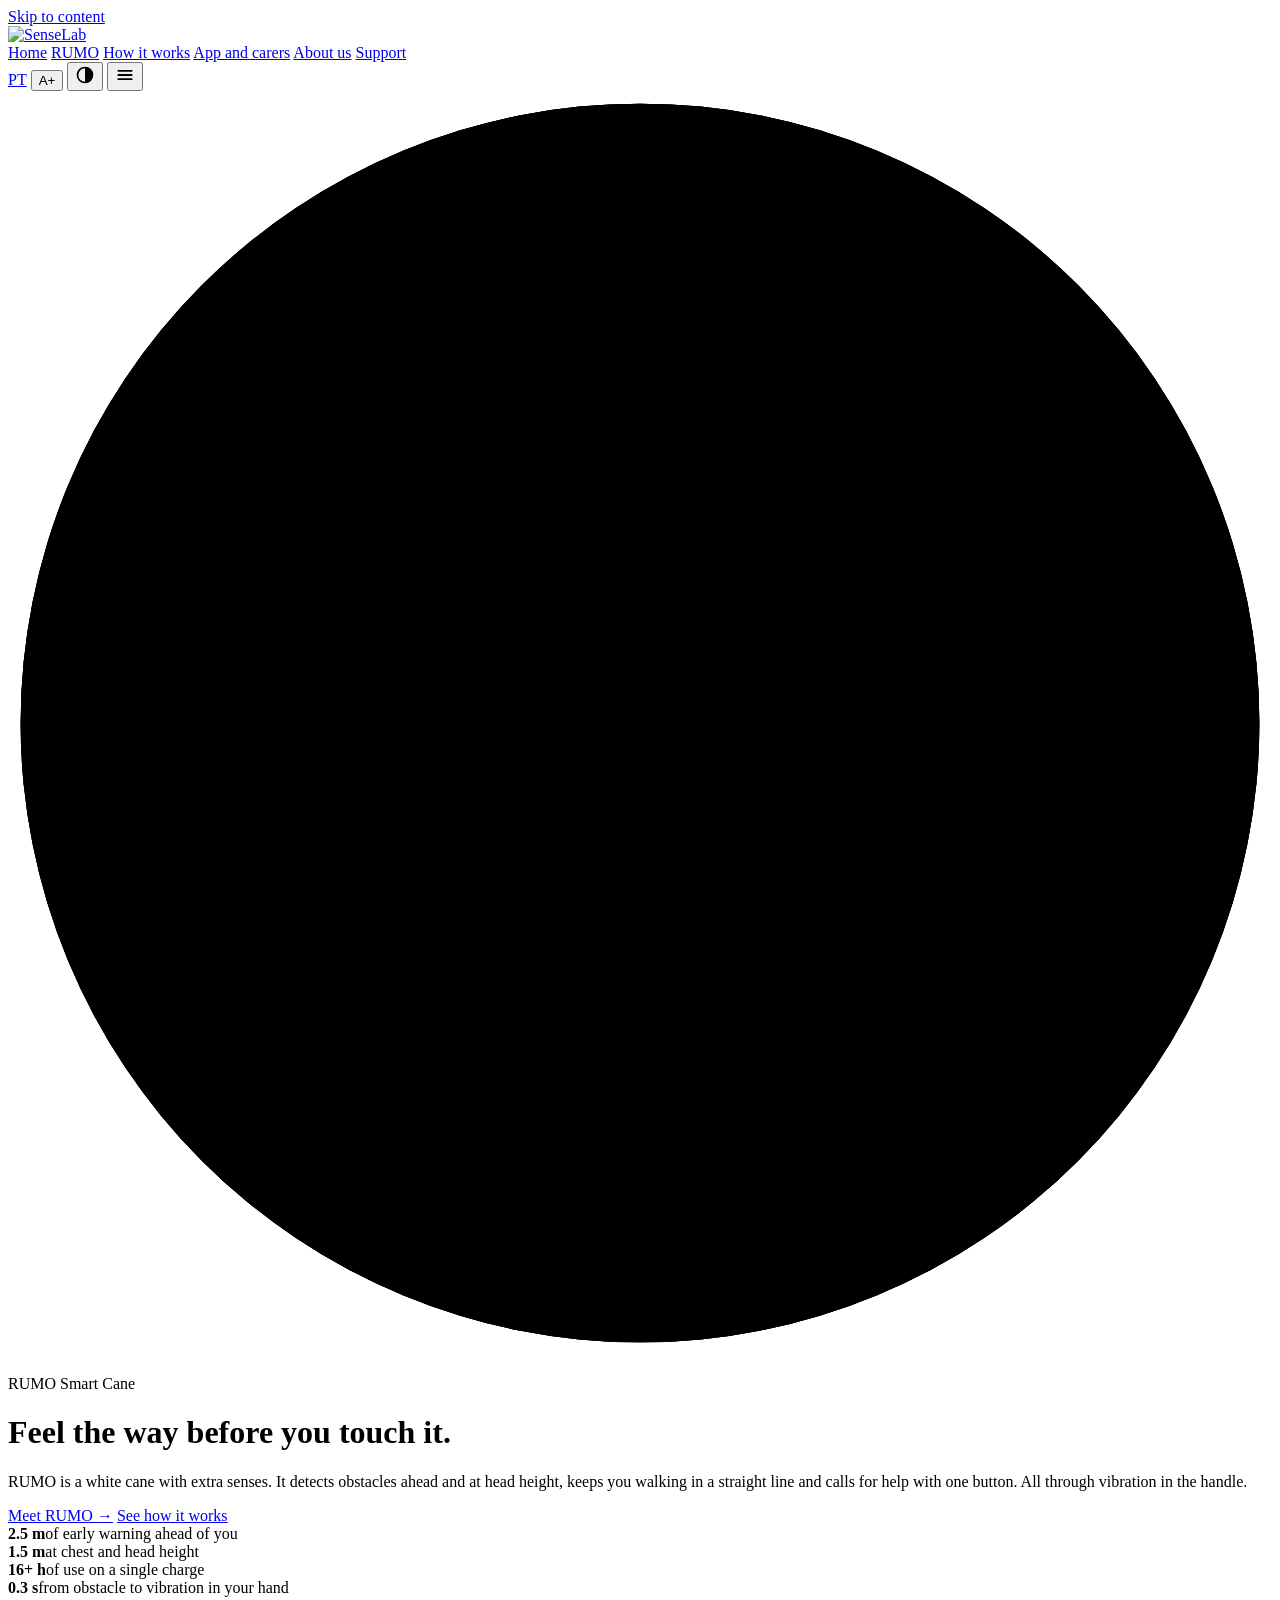
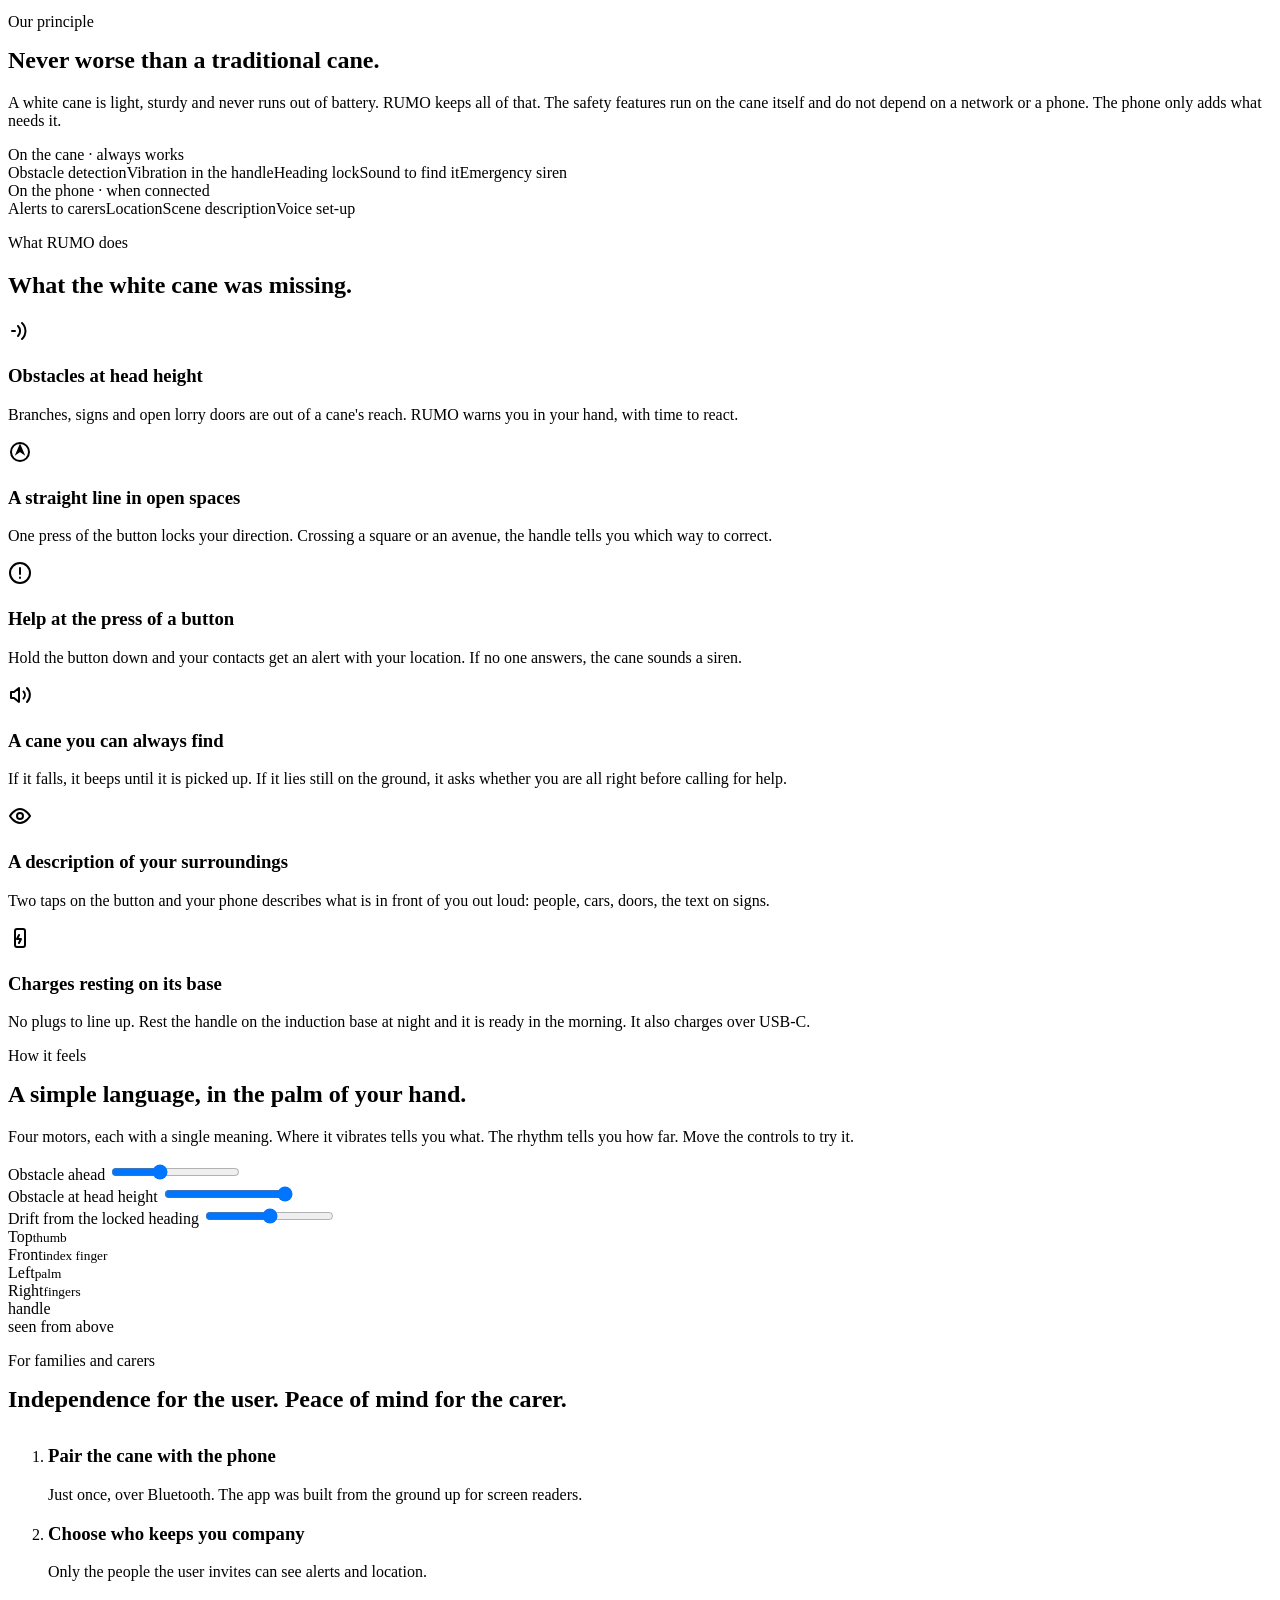
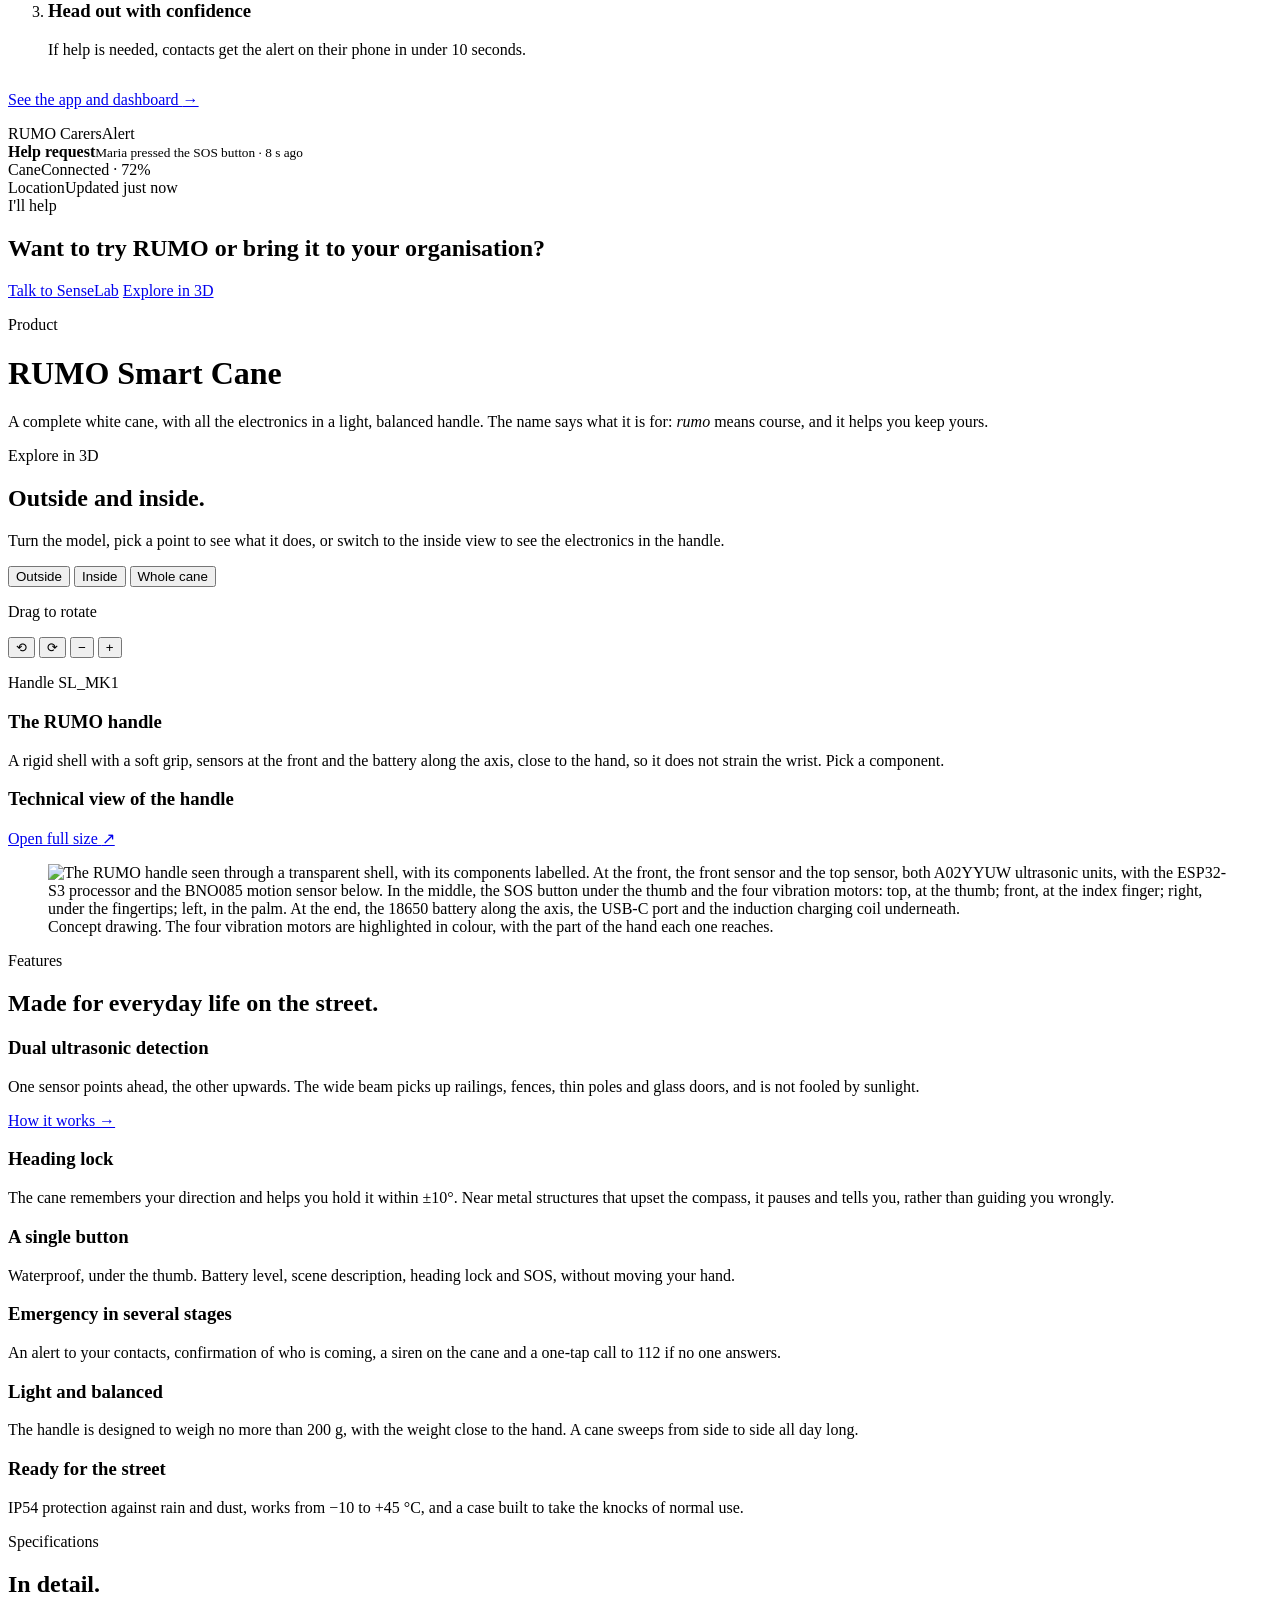
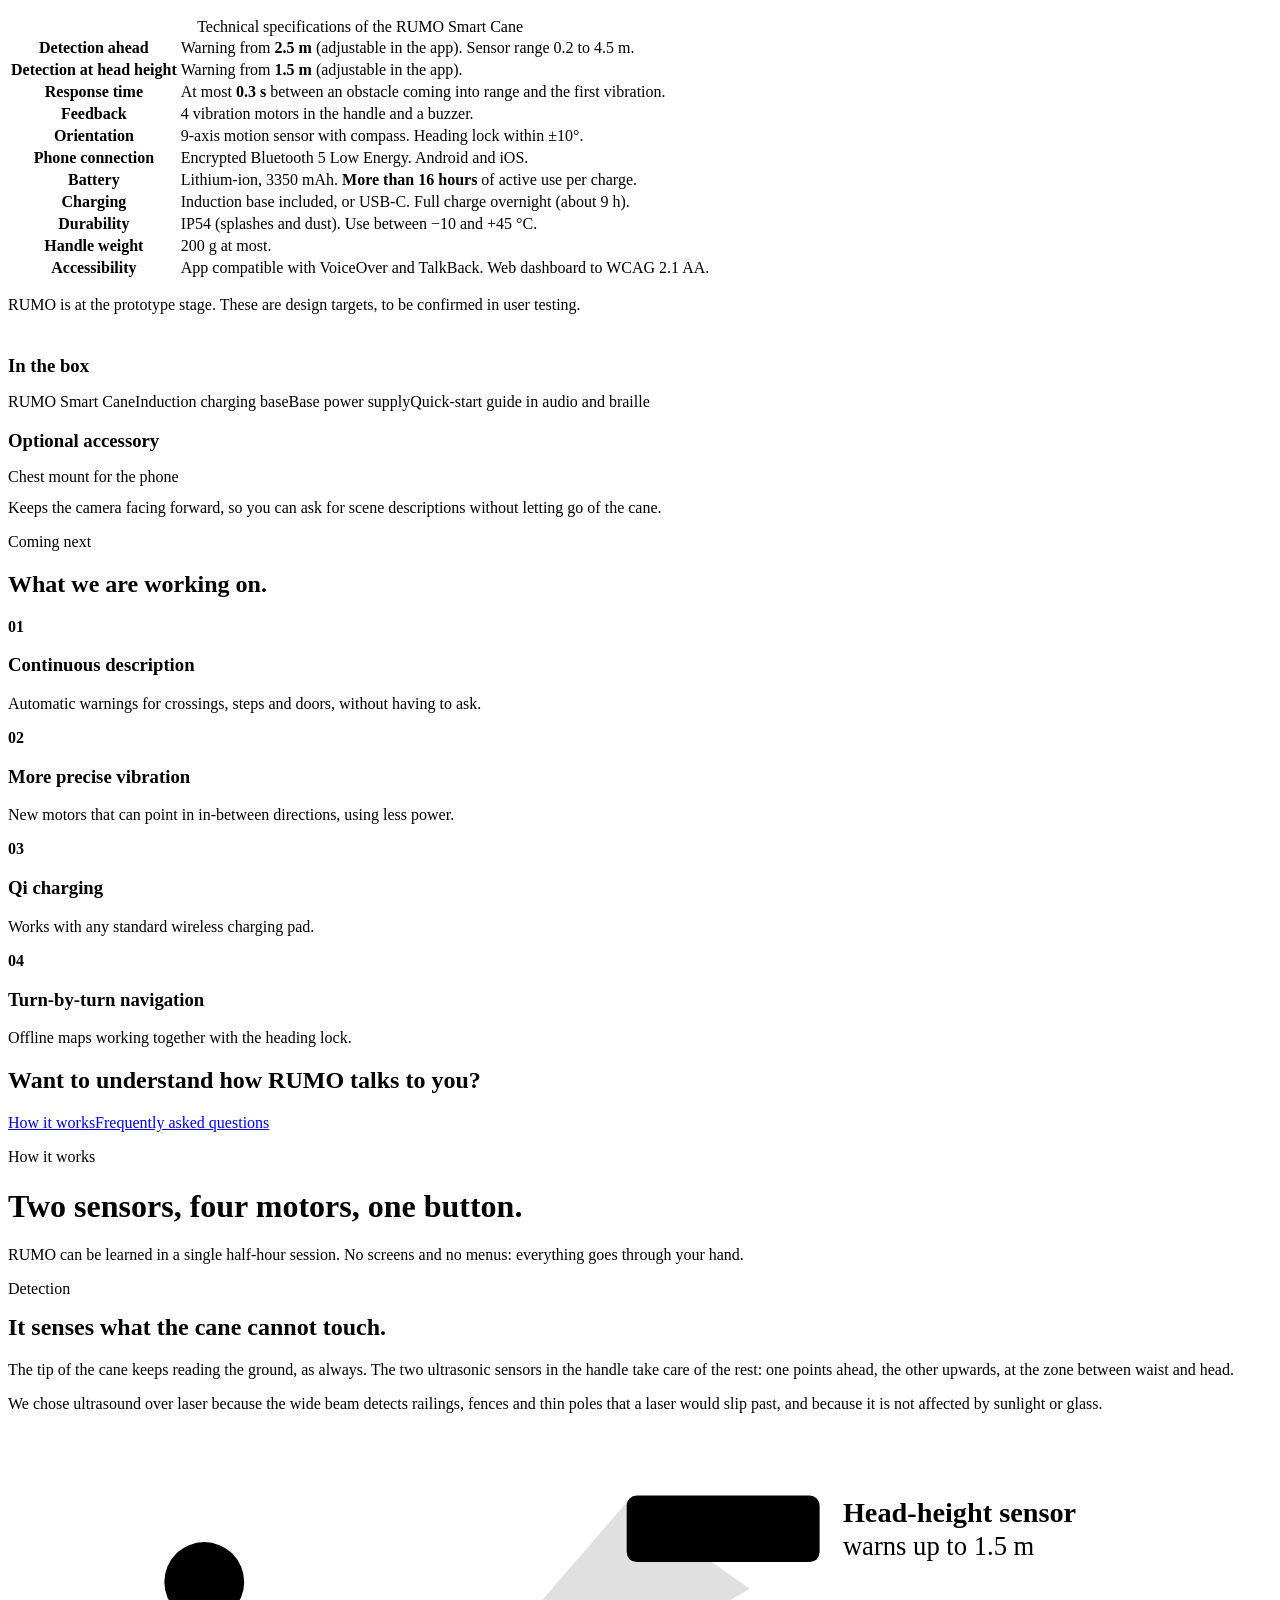
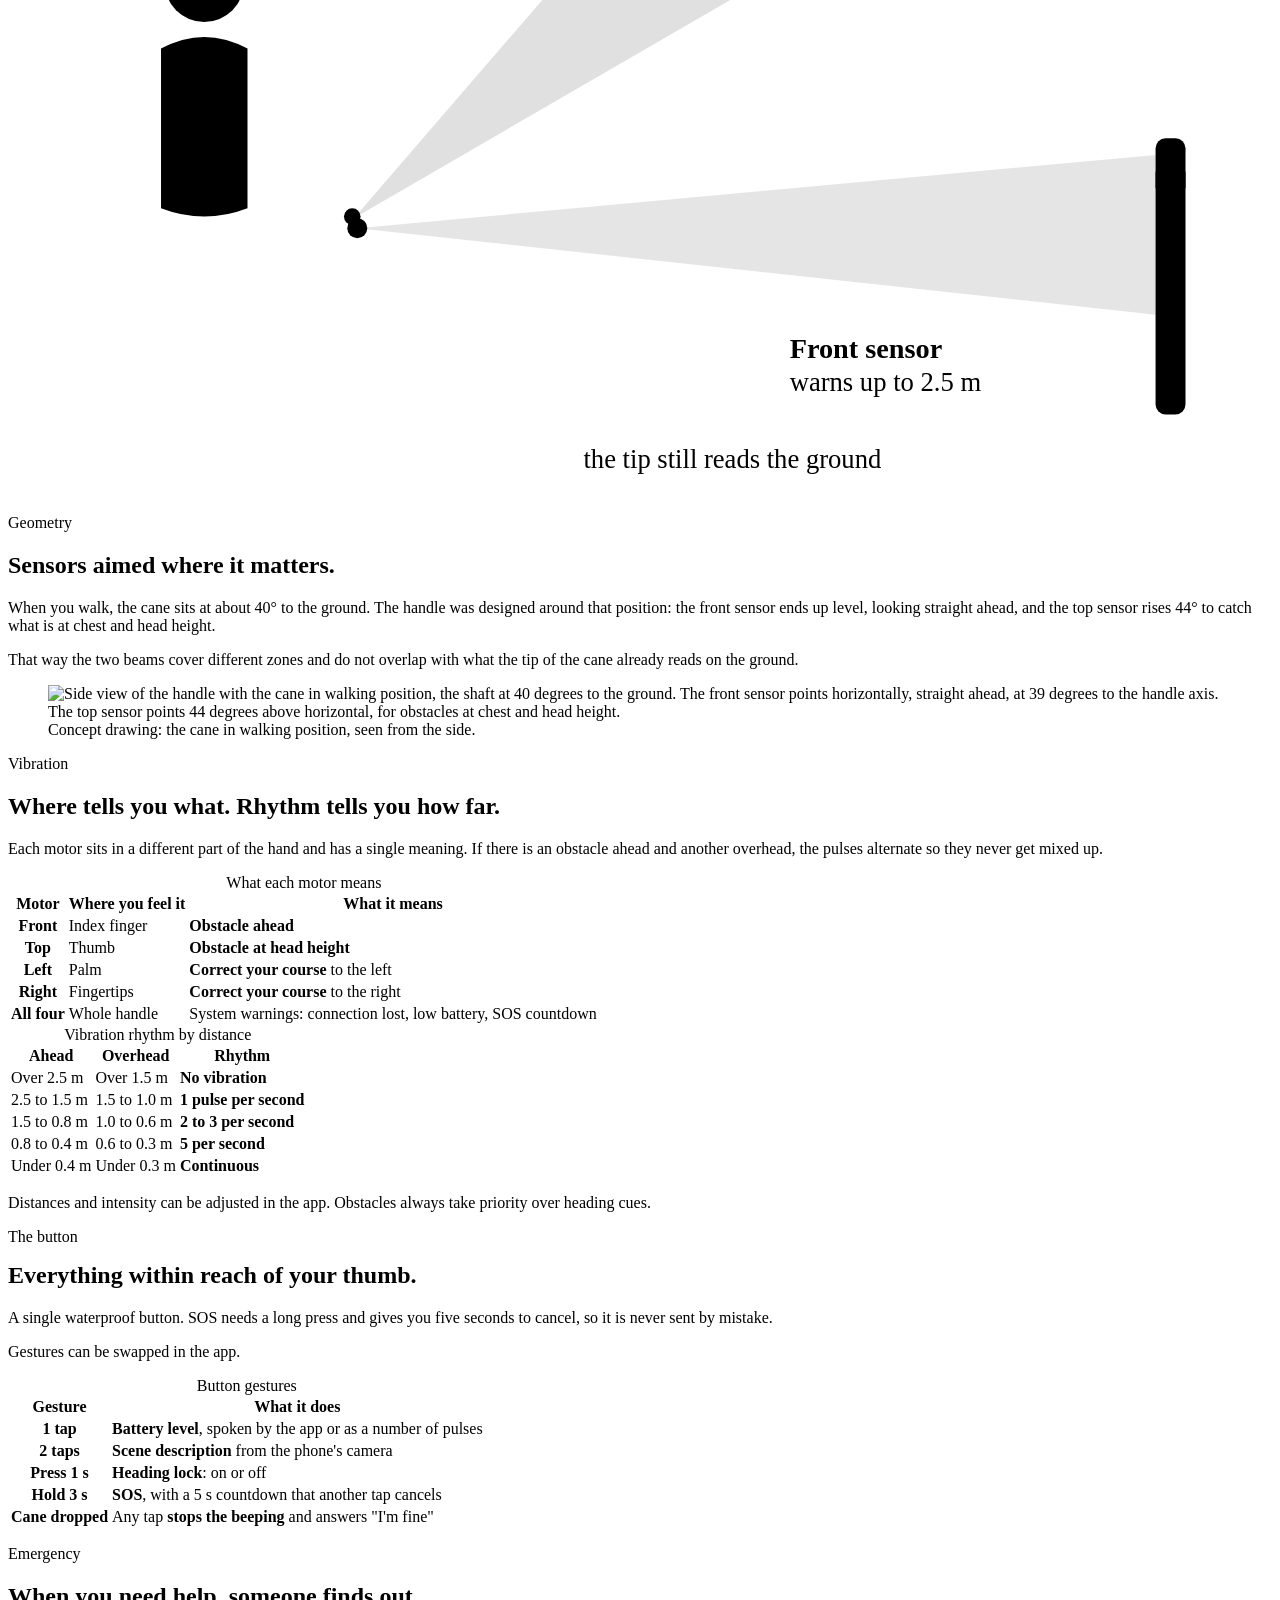
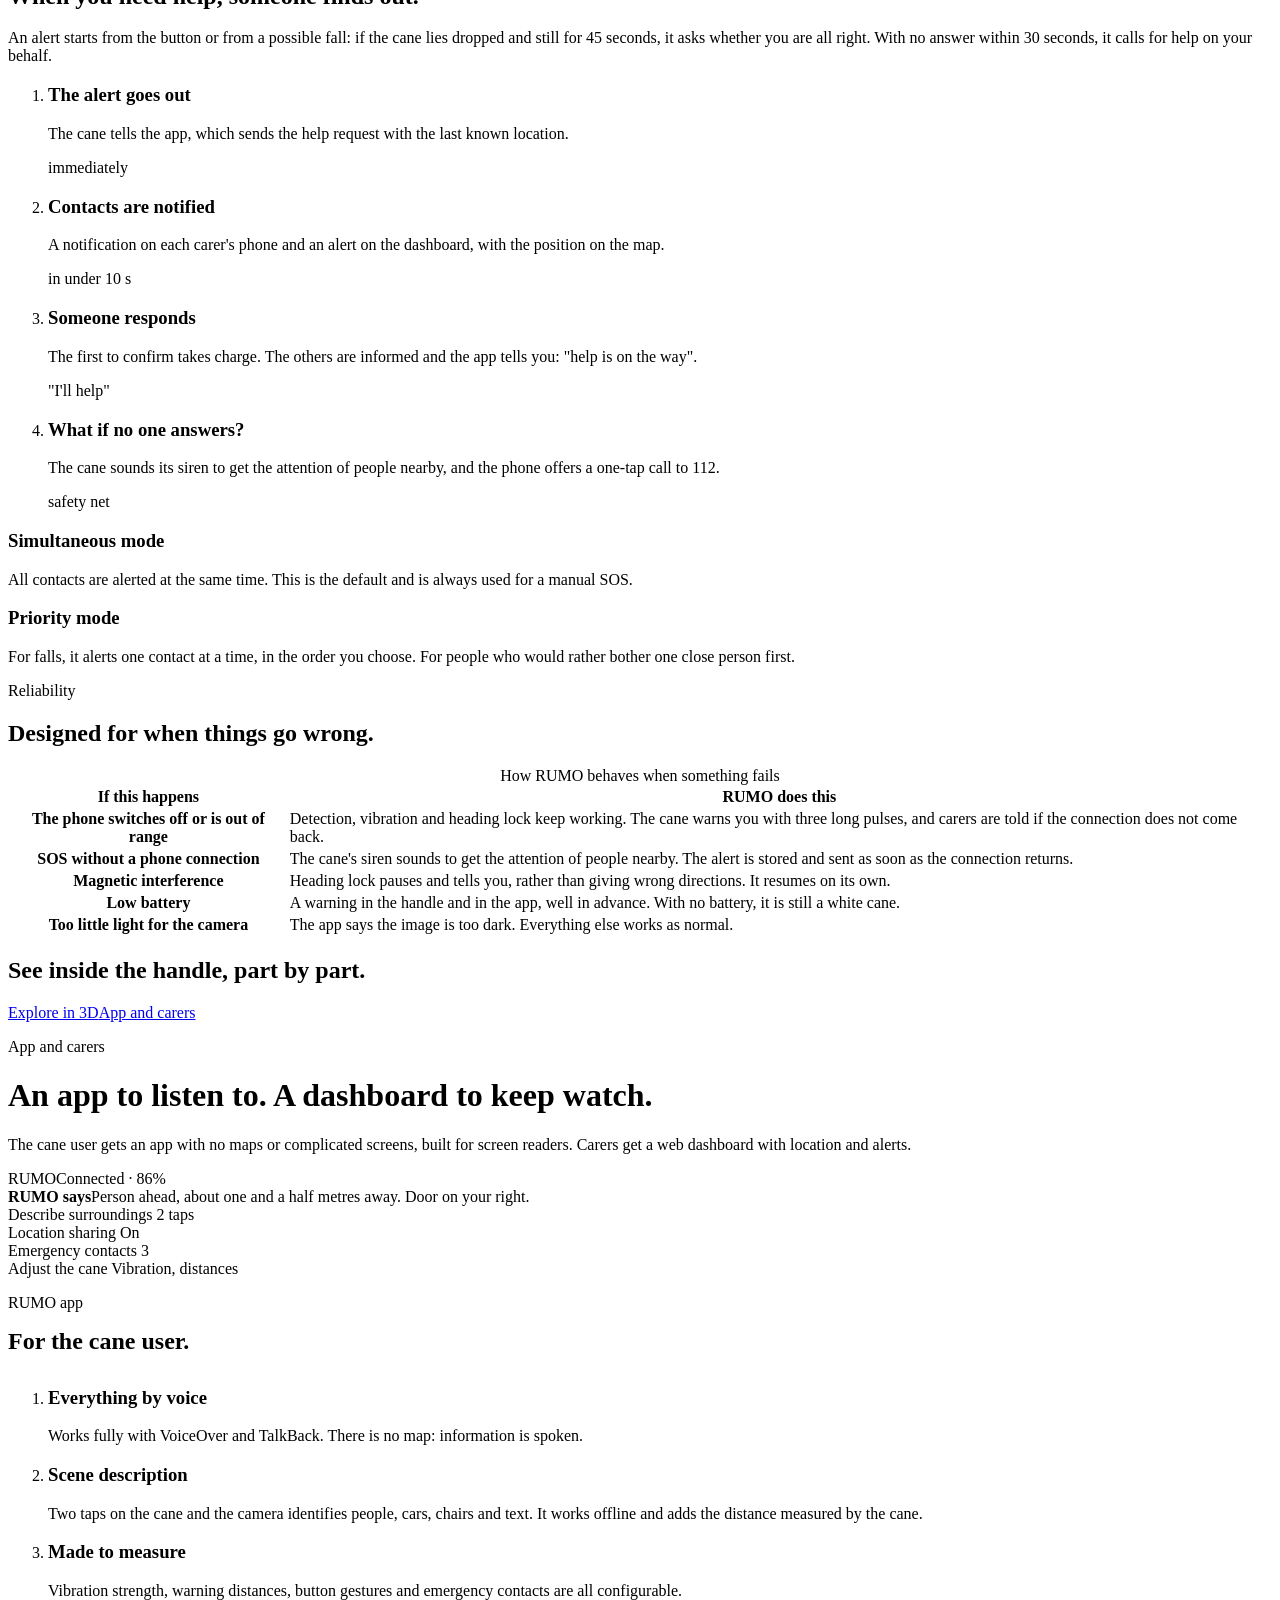
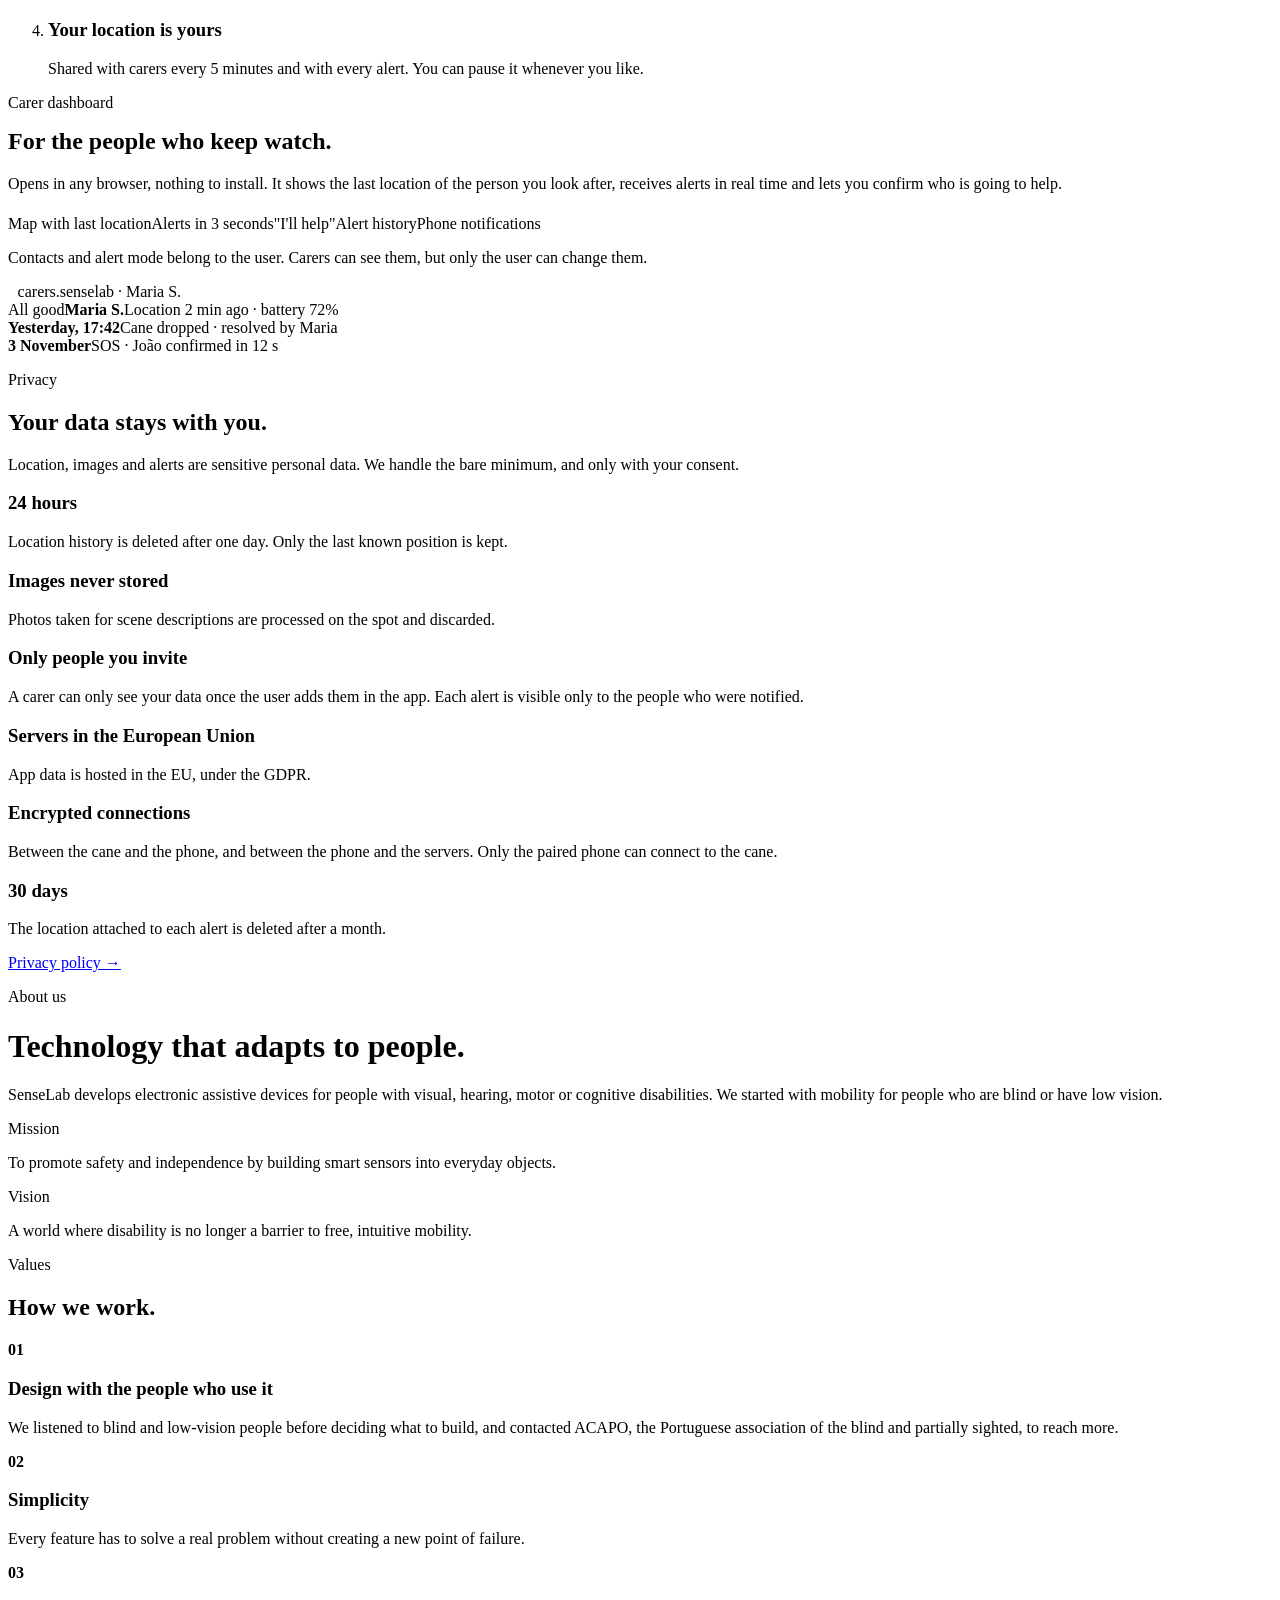
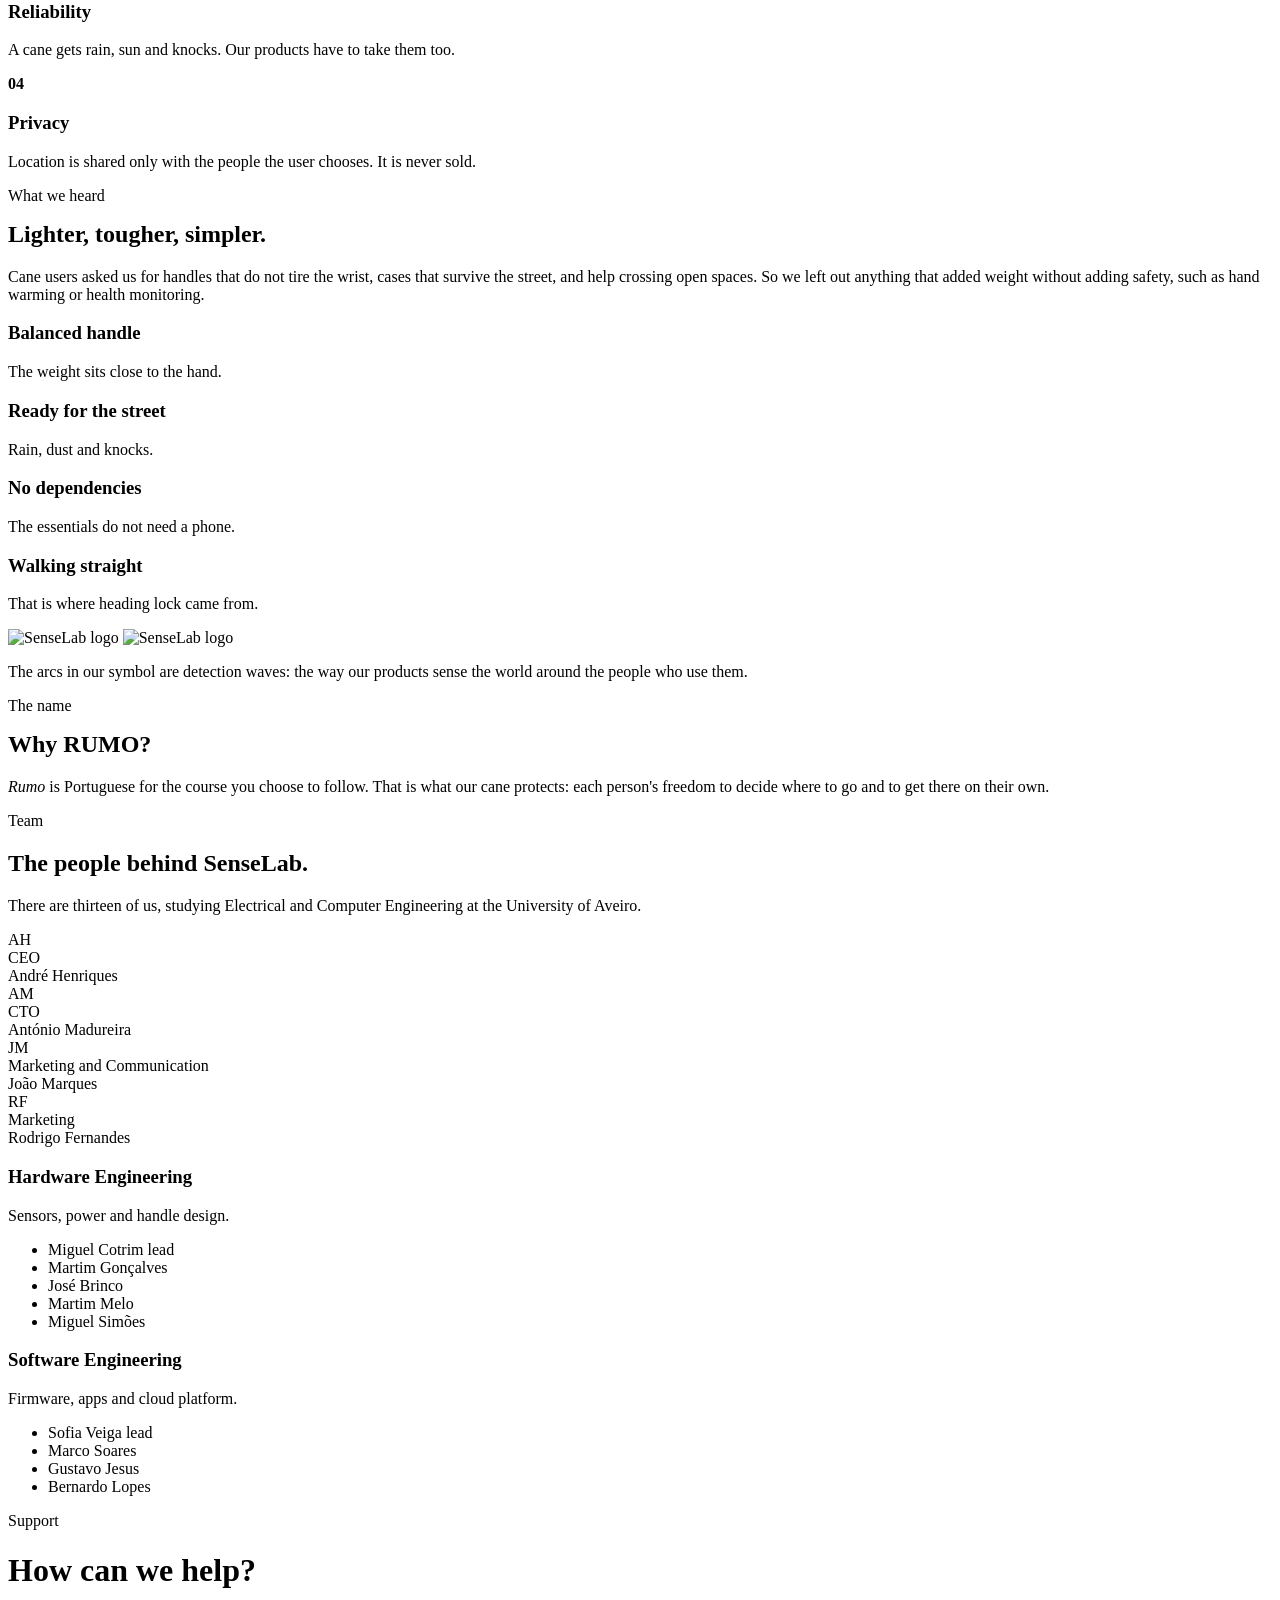
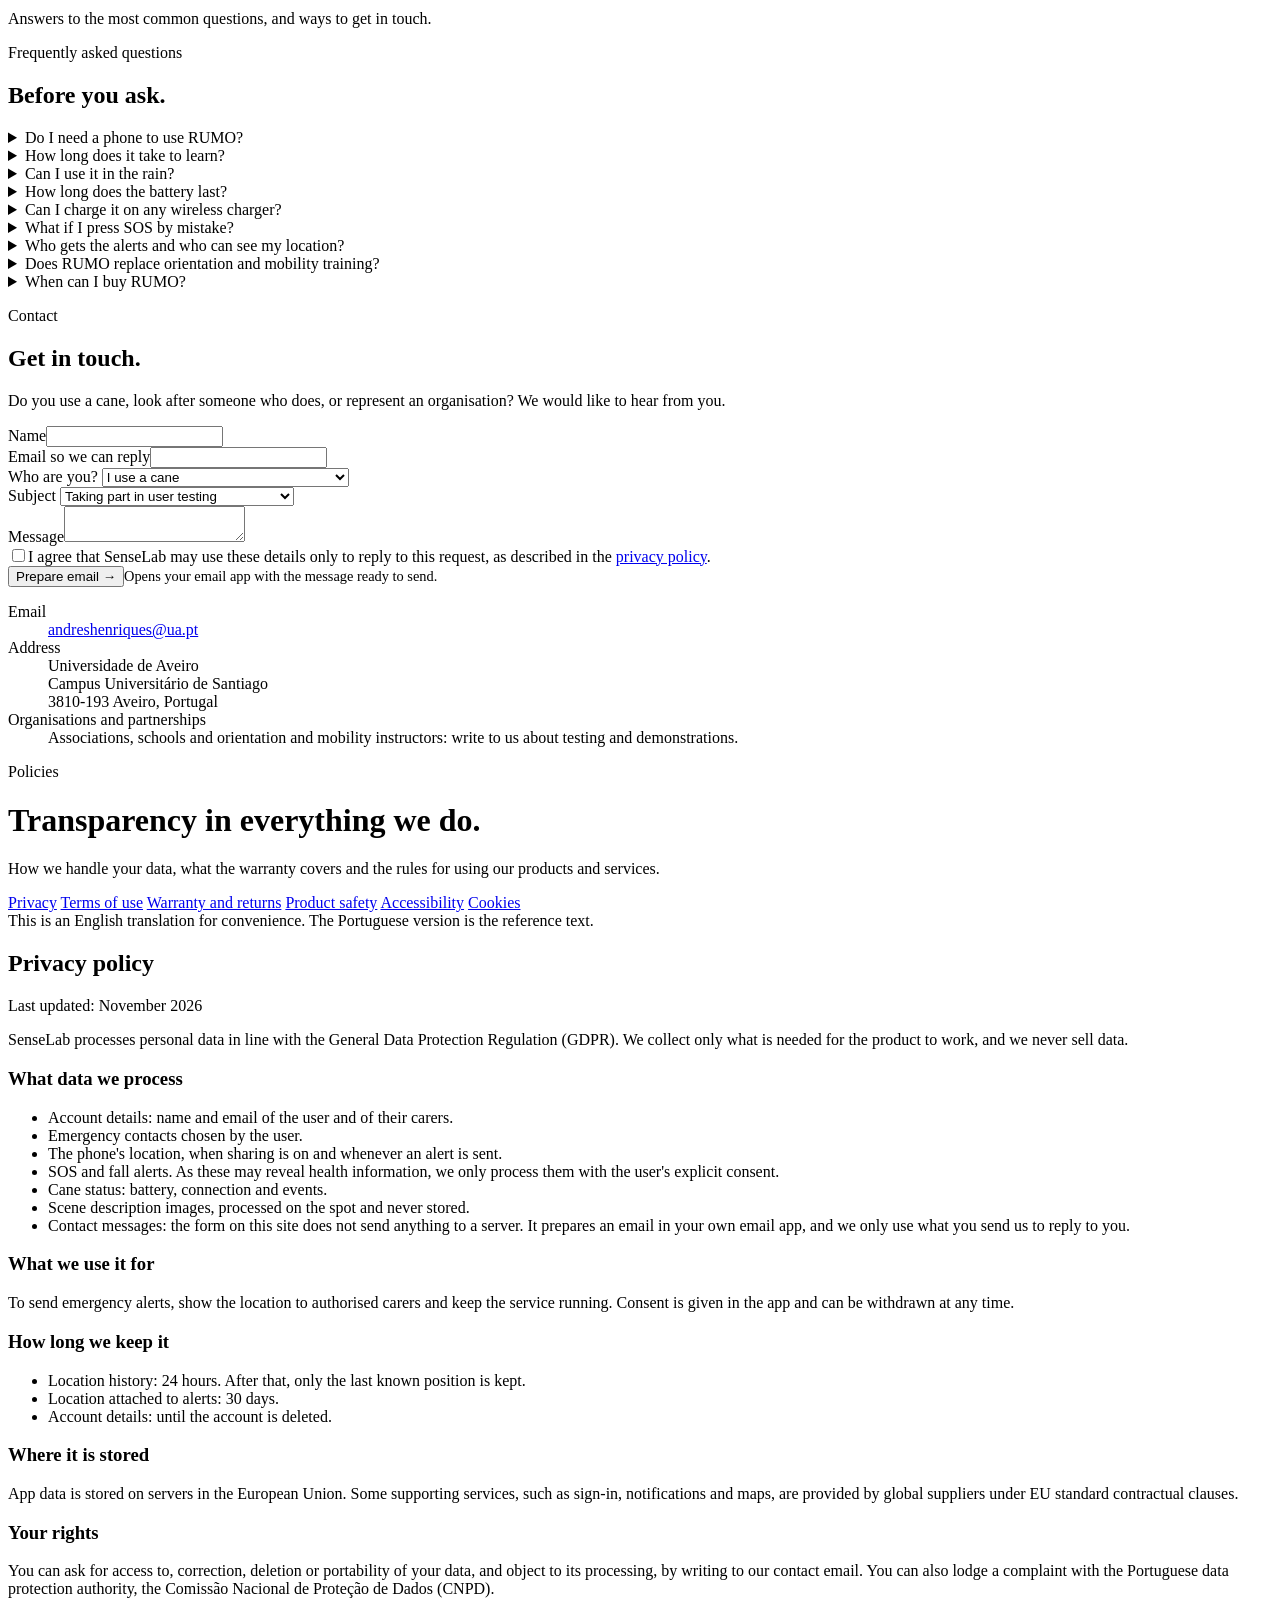
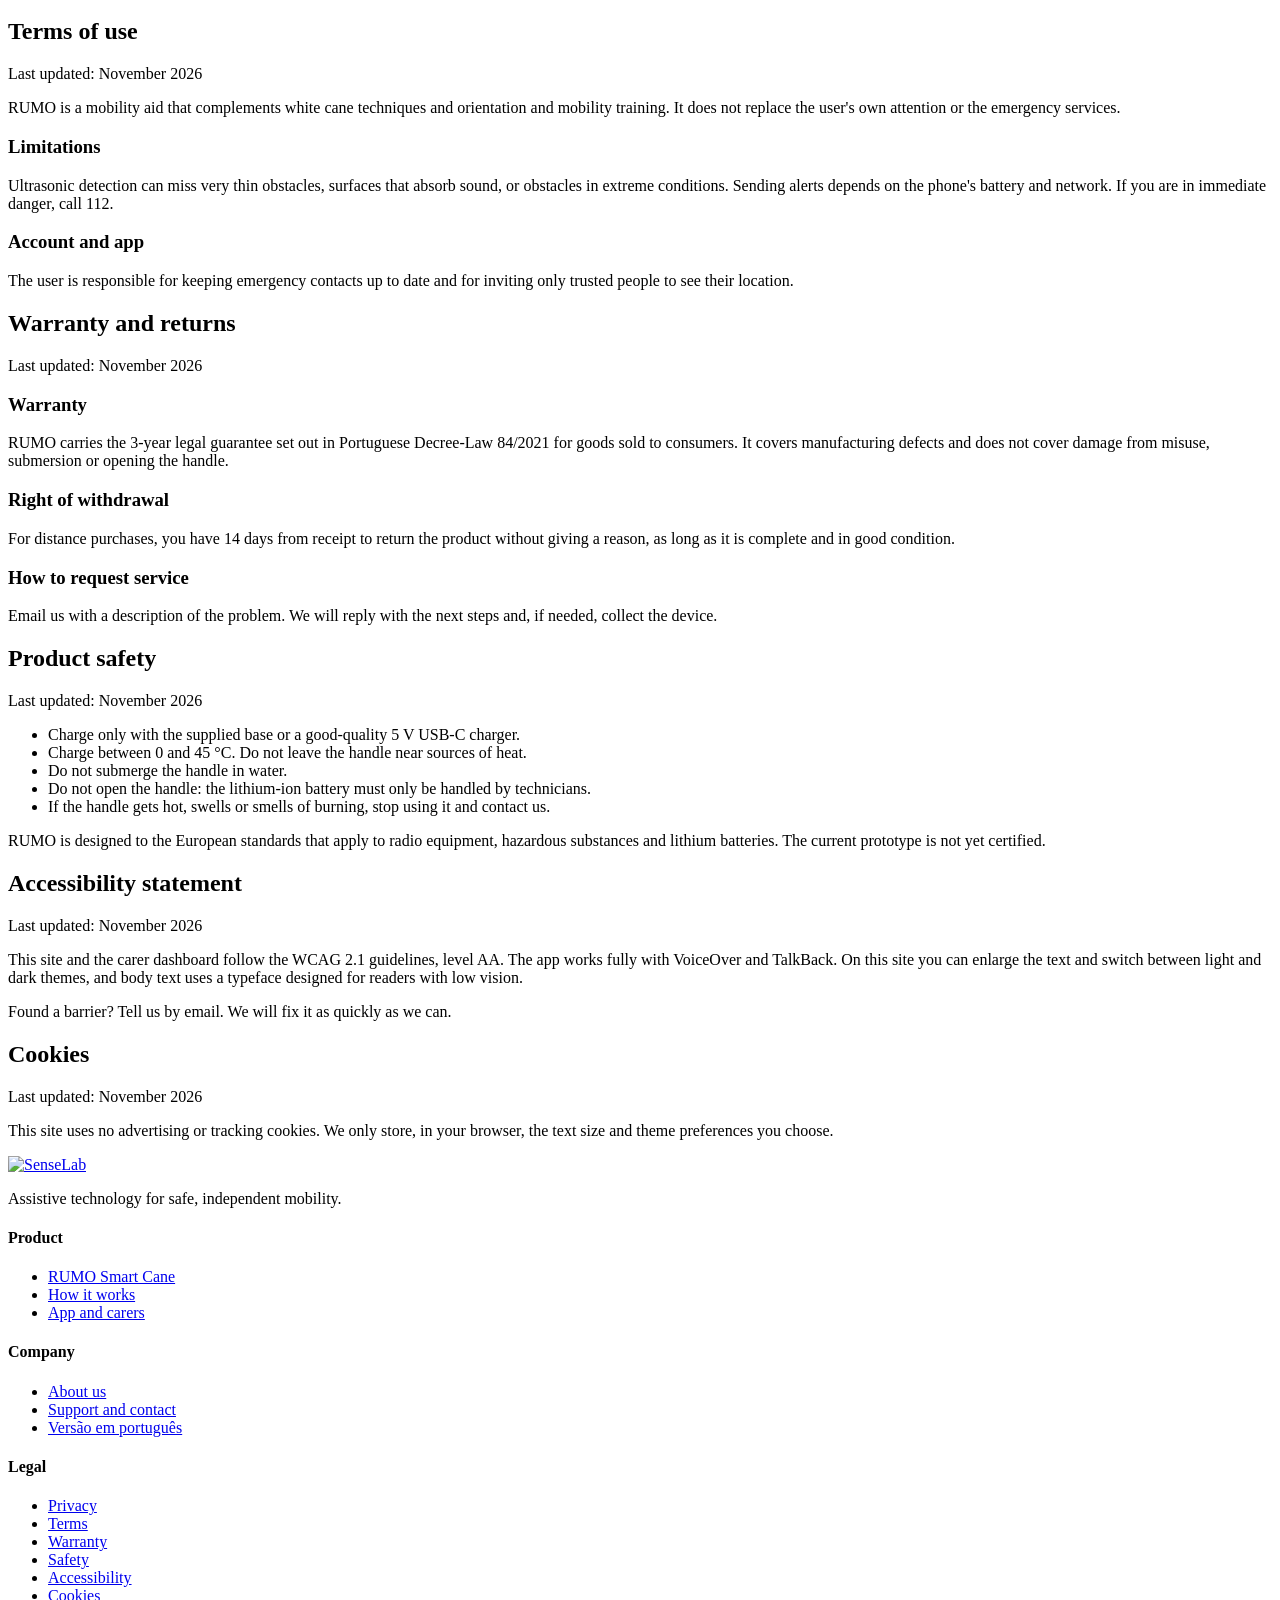
==== commit d3564b07: "Add files via upload" ====
--- a/index.html
+++ b/index.html
@@ -1,52 +1,52 @@
 <!DOCTYPE html>
-<html lang="pt-PT">
+<html lang="en">
 <head>
 <meta charset="utf-8">
 <meta name="viewport" content="width=device-width, initial-scale=1">
 <title>SenseLab · RUMO Smart Cane</title>
-<meta name="description" content="SenseLab: tecnologia assistiva para uma mobilidade independente. Conheça a RUMO, a bengala inteligente que deteta obstáculos à frente e à altura da cabeça, mantém o rumo e chama ajuda com um botão.">
+<meta name="description" content="SenseLab: assistive technology for independent mobility. Meet RUMO, the smart cane that detects obstacles ahead and at head height, keeps you on course and calls for help with one button.">
 <meta name="theme-color" content="#141722">
-<link rel="canonical" href="https://andresehenriques.github.io/Site/">
+<link rel="canonical" href="https://andresehenriques.github.io/Site/en/">
 <link rel="alternate" hreflang="pt-PT" href="https://andresehenriques.github.io/Site/">
 <link rel="alternate" hreflang="en" href="https://andresehenriques.github.io/Site/en/">
-<link rel="icon" type="image/png" sizes="32x32" href="assets/favicon-32.png">
-<link rel="icon" type="image/png" sizes="512x512" href="assets/icon-512.png">
-<link rel="apple-touch-icon" href="assets/apple-touch-icon.png">
+<link rel="icon" type="image/png" sizes="32x32" href="../assets/favicon-32.png">
+<link rel="icon" type="image/png" sizes="512x512" href="../assets/icon-512.png">
+<link rel="apple-touch-icon" href="../assets/apple-touch-icon.png">
 <meta property="og:type" content="website">
 <meta property="og:site_name" content="SenseLab">
-<meta property="og:locale" content="pt_PT">
-<meta property="og:locale:alternate" content="en_GB">
+<meta property="og:locale" content="en_GB">
+<meta property="og:locale:alternate" content="pt_PT">
 <meta property="og:title" content="RUMO Smart Cane · SenseLab">
-<meta property="og:description" content="A bengala branca com sentidos extra: deteta obstáculos à frente e à altura da cabeça, mantém o rumo e chama ajuda com um botão.">
-<meta property="og:url" content="https://andresehenriques.github.io/Site/">
-<meta property="og:image" content="https://andresehenriques.github.io/Site/assets/og.jpg">
+<meta property="og:description" content="The white cane with extra senses: it detects obstacles ahead and at head height, keeps you on course and calls for help with one button.">
+<meta property="og:url" content="https://andresehenriques.github.io/Site/en/">
+<meta property="og:image" content="https://andresehenriques.github.io/Site/assets/og-en.jpg">
 <meta property="og:image:width" content="1200">
 <meta property="og:image:height" content="630">
-<meta property="og:image:alt" content="Pega da bengala RUMO sobre fundo escuro, com o título Sinta o caminho antes de lhe tocar.">
+<meta property="og:image:alt" content="The RUMO cane handle on a dark background, with the headline Feel the way before you touch it.">
 <meta name="twitter:card" content="summary_large_image">
 <link rel="preconnect" href="https://fonts.googleapis.com">
 <link rel="preconnect" href="https://fonts.gstatic.com" crossorigin>
 <link href="https://fonts.googleapis.com/css2?family=Atkinson+Hyperlegible:ital,wght@0,400;0,700;1,400&family=Atkinson+Hyperlegible+Mono:wght@400;600&family=Outfit:wght@400;500;600;700&display=swap" rel="stylesheet">
-<link rel="stylesheet" href="assets/style.css">
+<link rel="stylesheet" href="../assets/style.css">
 </head>
 <body>
-<a class="skip" href="#conteudo">Saltar para o conteúdo</a>
+<a class="skip" href="#conteudo">Skip to content</a>
 
 <header class="site">
   <div class="wrap bar">
-    <a class="brand" href="#inicio" aria-label="SenseLab, página inicial"><img src="assets/logo-dark.png" alt="SenseLab" width="720" height="134"></a>
-    <nav class="main" id="nav" aria-label="Principal">
-      <a href="#inicio" data-nav="inicio">Início</a>
+    <a class="brand" href="#inicio" aria-label="SenseLab, home"><img src="../assets/logo-dark.png" alt="SenseLab" width="720" height="134"></a>
+    <nav class="main" id="nav" aria-label="Main">
+      <a href="#inicio" data-nav="inicio">Home</a>
       <a href="#rumo" data-nav="rumo">RUMO</a>
-      <a href="#como-funciona" data-nav="como-funciona">Como funciona</a>
-      <a href="#app" data-nav="app">App e cuidadores</a>
-      <a href="#sobre" data-nav="sobre">Sobre nós</a>
-      <a href="#suporte" data-nav="suporte">Suporte</a>
+      <a href="#como-funciona" data-nav="como-funciona">How it works</a>
+      <a href="#app" data-nav="app">App and carers</a>
+      <a href="#sobre" data-nav="sobre">About us</a>
+      <a href="#suporte" data-nav="suporte">Support</a>
     </nav>
     <div class="tools">
-      <a class="lang" id="lang" href="en/" hreflang="en" lang="en" aria-label="English version">EN</a>
-      <button type="button" id="btn-size" aria-pressed="false" aria-label="Aumentar o texto">A+</button>
-      <button type="button" id="btn-theme" aria-pressed="false" aria-label="Mudar para tema escuro"><svg width="20" height="20" viewBox="0 0 24 24" aria-hidden="true" focusable="false"><circle cx="12" cy="12" r="9" fill="none" stroke="currentColor" stroke-width="2"/><path d="M12 3a9 9 0 010 18z" fill="currentColor"/></svg></button>
+      <a class="lang" id="lang" href="../" hreflang="pt-PT" lang="pt-PT" aria-label="Versão em português">PT</a>
+      <button type="button" id="btn-size" aria-pressed="false" aria-label="Make text larger">A+</button>
+      <button type="button" id="btn-theme" aria-pressed="false" aria-label="Switch to dark theme"><svg width="20" height="20" viewBox="0 0 24 24" aria-hidden="true" focusable="false"><circle cx="12" cy="12" r="9" fill="none" stroke="currentColor" stroke-width="2"/><path d="M12 3a9 9 0 010 18z" fill="currentColor"/></svg></button>
       <button type="button" id="btn-menu" aria-expanded="false" aria-controls="nav" aria-label="Menu"><svg width="20" height="20" viewBox="0 0 24 24" aria-hidden="true" focusable="false"><path d="M4 7h16M4 12h16M4 17h16" stroke="currentColor" stroke-width="2.2" stroke-linecap="round"/></svg></button>
     </div>
   </div>
@@ -54,28 +54,28 @@
 
 <main id="conteudo" tabindex="-1">
 
-<!-- ============ INÍCIO ============ -->
+<!-- ============ HOME ============ -->
 <div class="view on" data-view="inicio">
   <div class="hero">
     <svg class="arcs" viewBox="0 0 200 200" aria-hidden="true"><defs><linearGradient id="arcgrad" x1="0" y1="0" x2="1" y2="1"><stop offset="0" stop-color="#F0705F"/><stop offset="1" stop-color="#9A6BD1"/></linearGradient></defs><circle cx="100" cy="100" r="98"/><circle cx="100" cy="100" r="98"/><circle cx="100" cy="100" r="98"/></svg>
-    <div class="hero-stage"><div class="three" id="hero3d" role="img" aria-label="Modelo 3D da pega da bengala RUMO a rodar lentamente: pega preta com punho macio, dois sensores ultrassónicos, botão vermelho e haste branca."></div></div>
+    <div class="hero-stage"><div class="three" id="hero3d" role="img" aria-label="3D model of the RUMO cane handle turning slowly: black handle with a soft grip, two ultrasonic sensors, a red button and a white shaft."></div></div>
     <div class="wrap">
       <div class="hero-copy">
         <p class="eyebrow">RUMO Smart Cane</p>
-        <h1>Sinta o caminho <span class="gtext">antes</span> de lhe tocar.</h1>
-        <p class="lede">A RUMO é uma bengala branca com sentidos extra. Deteta obstáculos à frente e à altura da cabeça, mantém-no em linha reta e chama ajuda com um botão. Tudo pela vibração na pega.</p>
+        <h1>Feel the way <span class="gtext">before</span> you touch it.</h1>
+        <p class="lede">RUMO is a white cane with extra senses. It detects obstacles ahead and at head height, keeps you walking in a straight line and calls for help with one button. All through vibration in the handle.</p>
         <div class="cta">
-          <a class="btn primary" href="#rumo">Conhecer a RUMO <span class="arr" aria-hidden="true">→</span></a>
-          <a class="btn" href="#como-funciona">Ver como funciona</a>
+          <a class="btn primary" href="#rumo">Meet RUMO <span class="arr" aria-hidden="true">→</span></a>
+          <a class="btn" href="#como-funciona">See how it works</a>
         </div>
       </div>
     </div>
     <div class="wrap stats-wrap">
       <div class="stats">
-        <div class="stat"><b>2,5 m</b><span>de aviso antecipado à sua frente</span></div>
-        <div class="stat"><b>1,5 m</b><span>à altura do peito e da cabeça</span></div>
-        <div class="stat"><b>+16 h</b><span>de utilização com uma carga</span></div>
-        <div class="stat"><b>0,3 s</b><span>do obstáculo à vibração na mão</span></div>
+        <div class="stat"><b>2.5 m</b><span>of early warning ahead of you</span></div>
+        <div class="stat"><b>1.5 m</b><span>at chest and head height</span></div>
+        <div class="stat"><b>16+ h</b><span>of use on a single charge</span></div>
+        <div class="stat"><b>0.3 s</b><span>from obstacle to vibration in your hand</span></div>
       </div>
     </div>
   </div>
@@ -83,13 +83,13 @@
   <section aria-labelledby="h-princ">
     <div class="wrap principle">
       <div>
-        <p class="eyebrow">O nosso princípio</p>
-        <h2 id="h-princ" style="margin-top:1rem">Nunca pior do que uma bengala tradicional.</h2>
-        <p class="muted prose" style="margin-top:1.2rem">A bengala branca é leve, robusta e nunca fica sem bateria. A RUMO mantém tudo isso. As funções de segurança correm na própria bengala e não dependem de rede nem de telemóvel. O telemóvel só acrescenta o que precisa dele.</p>
+        <p class="eyebrow">Our principle</p>
+        <h2 id="h-princ" style="margin-top:1rem">Never worse than a traditional cane.</h2>
+        <p class="muted prose" style="margin-top:1.2rem">A white cane is light, sturdy and never runs out of battery. RUMO keeps all of that. The safety features run on the cane itself and do not depend on a network or a phone. The phone only adds what needs it.</p>
       </div>
       <div class="onoff">
-        <div class="row"><span class="tag">Na bengala · funciona sempre</span><div class="chips"><span>Deteção de obstáculos</span><span>Vibração na pega</span><span>Bloqueio de rumo</span><span>Som para a encontrar</span><span>Sirene de emergência</span></div></div>
-        <div class="row"><span class="tag">No telemóvel · quando há ligação</span><div class="chips"><span>Alerta aos cuidadores</span><span>Localização</span><span>Descrição do ambiente</span><span>Configuração por voz</span></div></div>
+        <div class="row"><span class="tag">On the cane · always works</span><div class="chips"><span>Obstacle detection</span><span>Vibration in the handle</span><span>Heading lock</span><span>Sound to find it</span><span>Emergency siren</span></div></div>
+        <div class="row"><span class="tag">On the phone · when connected</span><div class="chips"><span>Alerts to carers</span><span>Location</span><span>Scene description</span><span>Voice set-up</span></div></div>
       </div>
     </div>
   </section>
@@ -97,39 +97,39 @@
   <section class="tight" aria-labelledby="h-why">
     <div class="wrap">
       <div class="head">
-        <p class="eyebrow">O que a RUMO faz</p>
-        <h2 id="h-why">O que faltava à bengala branca.</h2>
+        <p class="eyebrow">What RUMO does</p>
+        <h2 id="h-why">What the white cane was missing.</h2>
       </div>
       <div class="grid3">
         <article class="card">
           <span class="ic" aria-hidden="true"><svg width="24" height="24" viewBox="0 0 24 24" fill="none" stroke="currentColor" stroke-width="2" stroke-linecap="round"><path d="M4 12h3M10 7a7 7 0 010 10M14 4a11 11 0 010 16"/></svg></span>
-          <h3>Obstáculos à altura da cabeça</h3>
-          <p class="muted">Ramos, placas e portas de camiões abertas ficam fora do alcance de uma bengala. A RUMO avisa na mão, com tempo para reagir.</p>
+          <h3>Obstacles at head height</h3>
+          <p class="muted">Branches, signs and open lorry doors are out of a cane's reach. RUMO warns you in your hand, with time to react.</p>
         </article>
         <article class="card">
           <span class="ic" aria-hidden="true"><svg width="24" height="24" viewBox="0 0 24 24" fill="none" stroke="currentColor" stroke-width="2"><circle cx="12" cy="12" r="9"/><path d="M12 6l3 7-3-2-3 2z" fill="currentColor"/></svg></span>
-          <h3>Linha reta em espaços abertos</h3>
-          <p class="muted">Uma pressão no botão fixa a direção. Ao atravessar uma praça ou uma avenida, a pega indica para que lado corrigir.</p>
+          <h3>A straight line in open spaces</h3>
+          <p class="muted">One press of the button locks your direction. Crossing a square or an avenue, the handle tells you which way to correct.</p>
         </article>
         <article class="card">
           <span class="ic" aria-hidden="true"><svg width="24" height="24" viewBox="0 0 24 24" fill="none" stroke="currentColor" stroke-width="2" stroke-linecap="round"><path d="M12 7v6M12 16.5v.5"/><circle cx="12" cy="12" r="10"/></svg></span>
-          <h3>Ajuda com um botão</h3>
-          <p class="muted">Mantenha o botão premido e os seus contactos recebem o alerta com a sua localização. Se ninguém responder, a bengala faz soar uma sirene.</p>
+          <h3>Help at the press of a button</h3>
+          <p class="muted">Hold the button down and your contacts get an alert with your location. If no one answers, the cane sounds a siren.</p>
         </article>
         <article class="card">
           <span class="ic" aria-hidden="true"><svg width="24" height="24" viewBox="0 0 24 24" fill="none" stroke="currentColor" stroke-width="2" stroke-linejoin="round"><path d="M11 5L6 9H3v6h3l5 4z"/><path d="M15.5 8.5a5 5 0 010 7M19 5a10 10 0 010 14" stroke-linecap="round"/></svg></span>
-          <h3>Uma bengala que se deixa encontrar</h3>
-          <p class="muted">Se cair, emite um som até ser apanhada. Se ficar no chão sem se mexer, pergunta-lhe se está tudo bem antes de pedir ajuda.</p>
+          <h3>A cane you can always find</h3>
+          <p class="muted">If it falls, it beeps until it is picked up. If it lies still on the ground, it asks whether you are all right before calling for help.</p>
         </article>
         <article class="card">
           <span class="ic" aria-hidden="true"><svg width="24" height="24" viewBox="0 0 24 24" fill="none" stroke="currentColor" stroke-width="2"><path d="M2 12s4-7 10-7 10 7 10 7-4 7-10 7S2 12 2 12z"/><circle cx="12" cy="12" r="3"/></svg></span>
-          <h3>Descrição do que o rodeia</h3>
-          <p class="muted">Dois toques no botão e o telemóvel descreve por voz o que tem à frente: pessoas, carros, portas, texto de placas.</p>
+          <h3>A description of your surroundings</h3>
+          <p class="muted">Two taps on the button and your phone describes what is in front of you out loud: people, cars, doors, the text on signs.</p>
         </article>
         <article class="card">
           <span class="ic" aria-hidden="true"><svg width="24" height="24" viewBox="0 0 24 24" fill="none" stroke="currentColor" stroke-width="2" stroke-linejoin="round"><rect x="7" y="3" width="10" height="18" rx="2"/><path d="M11 9l-2 4h4l-2 4" stroke-linecap="round"/></svg></span>
-          <h3>Carrega pousada na base</h3>
-          <p class="muted">Sem fichas para acertar. Pousa-se a pega na base de indução à noite e está pronta de manhã. Também carrega por USB-C.</p>
+          <h3>Charges resting on its base</h3>
+          <p class="muted">No plugs to line up. Rest the handle on the induction base at night and it is ready in the morning. It also charges over USB-C.</p>
         </article>
       </div>
     </div>
@@ -138,22 +138,22 @@
   <section class="dark" aria-labelledby="h-demo">
     <div class="wrap demo">
       <div>
-        <p class="eyebrow">Como se sente</p>
-        <h2 id="h-demo" style="margin-top:1rem">Uma linguagem simples, na palma da mão.</h2>
-        <p class="muted prose" style="margin-top:1.1rem">Quatro motores, cada um com um só significado. O sítio da vibração diz o quê. O ritmo diz a que distância. Mova os controlos para experimentar.</p>
+        <p class="eyebrow">How it feels</p>
+        <h2 id="h-demo" style="margin-top:1rem">A simple language, in the palm of your hand.</h2>
+        <p class="muted prose" style="margin-top:1.1rem">Four motors, each with a single meaning. Where it vibrates tells you what. The rhythm tells you how far. Move the controls to try it.</p>
         <div class="controls">
-          <div class="ctrl"><label for="d-front">Obstáculo à frente <output id="o-front" for="d-front"></output></label><input type="range" id="d-front" min="20" max="300" value="120" step="5"></div>
-          <div class="ctrl"><label for="d-top">Obstáculo à altura da cabeça <output id="o-top" for="d-top"></output></label><input type="range" id="d-top" min="20" max="200" value="200" step="5"></div>
-          <div class="ctrl"><label for="d-head">Desvio do rumo fixado <output id="o-head" for="d-head"></output></label><input type="range" id="d-head" min="-40" max="40" value="0" step="1"></div>
+          <div class="ctrl"><label for="d-front">Obstacle ahead <output id="o-front" for="d-front"></output></label><input type="range" id="d-front" min="20" max="300" value="120" step="5"></div>
+          <div class="ctrl"><label for="d-top">Obstacle at head height <output id="o-top" for="d-top"></output></label><input type="range" id="d-top" min="20" max="200" value="200" step="5"></div>
+          <div class="ctrl"><label for="d-head">Drift from the locked heading <output id="o-head" for="d-head"></output></label><input type="range" id="d-head" min="-40" max="40" value="0" step="1"></div>
         </div>
       </div>
       <div>
         <div class="grip" aria-hidden="true">
-          <div class="motor m-top" id="m-top">Cima<small>polegar</small></div>
-          <div class="motor m-front" id="m-front">Frente<small>indicador</small></div>
-          <div class="motor m-left" id="m-left">Esquerda<small>palma</small></div>
-          <div class="motor m-right" id="m-right">Direita<small>dedos</small></div>
-          <div class="center">pega<br>vista de cima</div>
+          <div class="motor m-top" id="m-top">Top<small>thumb</small></div>
+          <div class="motor m-front" id="m-front">Front<small>index finger</small></div>
+          <div class="motor m-left" id="m-left">Left<small>palm</small></div>
+          <div class="motor m-right" id="m-right">Right<small>fingers</small></div>
+          <div class="center">handle<br>seen from above</div>
         </div>
         <p class="readout" id="readout" role="status" aria-live="polite"></p>
       </div>
@@ -163,23 +163,23 @@
   <section aria-labelledby="h-care">
     <div class="wrap split">
       <div>
-        <p class="eyebrow">Para famílias e cuidadores</p>
-        <h2 id="h-care" style="margin-top:1rem">Independência para quem usa. Tranquilidade para quem cuida.</h2>
+        <p class="eyebrow">For families and carers</p>
+        <h2 id="h-care" style="margin-top:1rem">Independence for the user. Peace of mind for the carer.</h2>
         <ol class="steps" style="margin-top:2rem">
-          <li><div><h3>Liga a bengala ao telemóvel</h3><p class="muted">Uma única vez, por Bluetooth. A app foi feita de raiz para leitor de ecrã.</p></div></li>
-          <li><div><h3>Escolhe quem o acompanha</h3><p class="muted">Só as pessoas que o utilizador convida conseguem ver alertas e localização.</p></div></li>
-          <li><div><h3>Sai à rua com confiança</h3><p class="muted">Se precisar de ajuda, os contactos recebem o alerta no telemóvel em menos de 10 segundos.</p></div></li>
+          <li><div><h3>Pair the cane with the phone</h3><p class="muted">Just once, over Bluetooth. The app was built from the ground up for screen readers.</p></div></li>
+          <li><div><h3>Choose who keeps you company</h3><p class="muted">Only the people the user invites can see alerts and location.</p></div></li>
+          <li><div><h3>Head out with confidence</h3><p class="muted">If help is needed, contacts get the alert on their phone in under 10 seconds.</p></div></li>
         </ol>
-        <p style="margin-top:2rem"><a class="btn ink" href="#app">Ver a app e o painel <span class="arr" aria-hidden="true">→</span></a></p>
+        <p style="margin-top:2rem"><a class="btn ink" href="#app">See the app and dashboard <span class="arr" aria-hidden="true">→</span></a></p>
       </div>
       <div class="phone" aria-hidden="true">
         <div class="screen">
-          <div class="top"><span>RUMO Cuidadores</span><span class="pill alert">Alerta</span></div>
-          <div class="alertbox"><b>Pedido de ajuda</b><small>A Maria premiu o botão SOS · há 8 s</small></div>
+          <div class="top"><span>RUMO Carers</span><span class="pill alert">Alert</span></div>
+          <div class="alertbox"><b>Help request</b><small>Maria pressed the SOS button · 8 s ago</small></div>
           <div class="map"><span class="pin"></span></div>
-          <div class="row"><span>Bengala</span><span>Ligada · 72 %</span></div>
-          <div class="row"><span>Localização</span><span>Atualizada agora</span></div>
-          <div class="ack">Vou ajudar</div>
+          <div class="row"><span>Cane</span><span>Connected · 72%</span></div>
+          <div class="row"><span>Location</span><span>Updated just now</span></div>
+          <div class="ack">I'll help</div>
         </div>
       </div>
     </div>
@@ -187,10 +187,10 @@
 
   <div class="cta-band">
     <div class="wrap">
-      <h2>Quer experimentar a RUMO ou levá-la à sua instituição?</h2>
+      <h2>Want to try RUMO or bring it to your organisation?</h2>
       <div class="acts">
-        <a class="btn primary" href="#suporte">Falar com a SenseLab</a>
-        <a class="btn" href="#rumo">Explorar em 3D</a>
+        <a class="btn primary" href="#suporte">Talk to SenseLab</a>
+        <a class="btn" href="#rumo">Explore in 3D</a>
       </div>
     </div>
   </div>
@@ -200,157 +200,152 @@
 <div class="view" data-view="rumo">
   <div class="pagehead">
     <div class="wrap">
-      <p class="eyebrow">Produto</p>
+      <p class="eyebrow">Product</p>
       <h1>RUMO Smart Cane</h1>
-      <p class="lede">Uma bengala branca completa, com toda a eletrónica numa pega leve e equilibrada. O nome diz ao que vem: ajudá-lo a manter o rumo.</p>
+      <p class="lede">A complete white cane, with all the electronics in a light, balanced handle. The name says what it is for: <i lang="pt-PT">rumo</i> means course, and it helps you keep yours.</p>
     </div>
   </div>
 
   <section aria-labelledby="h-3d">
     <div class="wrap">
-      <div class="head"><p class="eyebrow">Explorar em 3D</p><h2 id="h-3d">Por fora e por dentro.</h2><p class="muted prose">Rode o modelo, escolha um ponto para saber o que faz ou mude para a vista interior para ver a eletrónica dentro da pega.</p></div>
+      <div class="head"><p class="eyebrow">Explore in 3D</p><h2 id="h-3d">Outside and inside.</h2><p class="muted prose">Turn the model, pick a point to see what it does, or switch to the inside view to see the electronics in the handle.</p></div>
       <div class="explorer">
         <div class="viewer" id="viewer">
-          <div class="modes" role="group" aria-label="Vista do modelo">
-            <button type="button" id="mode-ext" aria-pressed="true">Exterior</button>
-            <button type="button" id="mode-int" aria-pressed="false">Interior</button>
-            <button type="button" id="mode-full" aria-pressed="false">Bengala inteira</button>
+          <div class="modes" role="group" aria-label="Model view">
+            <button type="button" id="mode-ext" aria-pressed="true">Outside</button>
+            <button type="button" id="mode-int" aria-pressed="false">Inside</button>
+            <button type="button" id="mode-full" aria-pressed="false">Whole cane</button>
           </div>
-          <div class="three" id="mv" role="img" aria-label="Modelo 3D interativo da pega da RUMO. Use a lista de componentes para navegar."><div class="hs-layer" id="hs-layer"></div></div>
-          <p class="vhint" aria-hidden="true">Arraste para rodar</p>
-          <div class="camctl" role="group" aria-label="Controlo da câmara">
-            <button type="button" id="cam-left" aria-label="Rodar para a esquerda">⟲</button>
-            <button type="button" id="cam-right" aria-label="Rodar para a direita">⟳</button>
-            <button type="button" id="cam-out" aria-label="Afastar">−</button>
-            <button type="button" id="cam-in" aria-label="Aproximar">+</button>
+          <div class="three" id="mv" role="img" aria-label="Interactive 3D model of the RUMO handle. Use the list of components to navigate."><div class="hs-layer" id="hs-layer"></div></div>
+          <p class="vhint" aria-hidden="true">Drag to rotate</p>
+          <div class="camctl" role="group" aria-label="Camera controls">
+            <button type="button" id="cam-left" aria-label="Rotate left">⟲</button>
+            <button type="button" id="cam-right" aria-label="Rotate right">⟳</button>
+            <button type="button" id="cam-out" aria-label="Zoom out">−</button>
+            <button type="button" id="cam-in" aria-label="Zoom in">+</button>
           </div>
         </div>
         <aside class="panel">
           <div id="part-info" aria-live="polite">
-            <p class="k" id="part-k">Pega SL_MK1</p>
-            <h3 id="part-t">A pega da RUMO</h3>
-            <p class="muted" id="part-d" style="margin-top:.6rem">Casca rígida com punho macio, sensores na frente e a bateria ao longo do eixo, junto à mão, para não pesar no pulso. Escolha um componente.</p>
+            <p class="k" id="part-k">Handle SL_MK1</p>
+            <h3 id="part-t">The RUMO handle</h3>
+            <p class="muted" id="part-d" style="margin-top:.6rem">A rigid shell with a soft grip, sensors at the front and the battery along the axis, close to the hand, so it does not strain the wrist. Pick a component.</p>
           </div>
-          <ul class="parts" id="parts" aria-label="Componentes"></ul>
+          <ul class="parts" id="parts" aria-label="Components"></ul>
         </aside>
       </div>
-      <div class="fig-head"><h3>Vista técnica da pega</h3><a class="fig-zoom" href="assets/rumo-2.webp" target="_blank" rel="noopener">Abrir em tamanho real <span aria-hidden="true">↗</span></a></div>
+      <div class="fig-head"><h3>Technical view of the handle</h3><a class="fig-zoom" href="../assets/rumo-2-en.webp" target="_blank" rel="noopener">Open full size <span aria-hidden="true">↗</span></a></div>
       <figure class="figure">
-        <img src="assets/rumo-2.webp" width="1800" height="1013" loading="lazy" decoding="async" alt="Pega da RUMO vista em transparência, com os componentes assinalados. Na frente, o sensor frontal e o sensor superior, ambos ultrassónicos A02YYUW, com o processador ESP32-S3 e o sensor de movimento BNO085 por baixo. A meio, o botão SOS sob o polegar e os quatro motores de vibração: de cima, na zona do polegar; da frente, na zona do indicador; direito, nas pontas dos dedos; esquerdo, na zona da palma. Na ponta, a bateria 18650 ao longo do eixo, a entrada USB-C e a bobina de carregamento por indução, por baixo.">
-        <figcaption>Desenho de conceito. Os quatro motores de vibração estão assinalados a cor, com a zona da mão a que correspondem.</figcaption>
+        <img src="../assets/rumo-2-en.webp" width="1800" height="1013" loading="lazy" decoding="async" alt="The RUMO handle seen through a transparent shell, with its components labelled. At the front, the front sensor and the top sensor, both A02YYUW ultrasonic units, with the ESP32-S3 processor and the BNO085 motion sensor below. In the middle, the SOS button under the thumb and the four vibration motors: top, at the thumb; front, at the index finger; right, under the fingertips; left, in the palm. At the end, the 18650 battery along the axis, the USB-C port and the induction charging coil underneath.">
+        <figcaption>Concept drawing. The four vibration motors are highlighted in colour, with the part of the hand each one reaches.</figcaption>
       </figure>
     </div>
   </section>
 
   <section class="tight" aria-labelledby="h-feat">
     <div class="wrap">
-      <div class="head"><p class="eyebrow">Funcionalidades</p><h2 id="h-feat">Feita para o dia a dia na rua.</h2></div>
+      <div class="head"><p class="eyebrow">Features</p><h2 id="h-feat">Made for everyday life on the street.</h2></div>
       <div class="grid3">
-        <div class="card"><h3>Deteção dupla por ultrassons</h3><p class="muted">Um sensor aponta em frente, o outro para cima. O feixe largo apanha grades, vedações, postes finos e portas de vidro, e não se deixa enganar pelo sol.</p><a class="more" href="#como-funciona">Como funciona →</a></div>
-        <div class="card"><h3>Bloqueio de rumo</h3><p class="muted">A bengala memoriza a direção e ajuda a mantê-la dentro de ±10°. Junto a estruturas metálicas que perturbam a bússola, suspende-se e avisa, em vez de guiar mal.</p></div>
-        <div class="card"><h3>Um único botão</h3><p class="muted">À prova de água, debaixo do polegar. Nível de bateria, descrição do ambiente, bloqueio de rumo e SOS, sem mudar a posição da mão.</p></div>
-        <div class="card"><h3>Emergência em vários níveis</h3><p class="muted">Alerta aos contactos, confirmação de quem vai ajudar, sirene na bengala e chamada para o 112 a um toque se ninguém responder.</p></div>
-        <div class="card"><h3>Leve e equilibrada</h3><p class="muted">A pega foi pensada para pesar no máximo 200 g, com o peso junto à mão. Uma bengala varre de um lado para o outro o dia inteiro.</p></div>
-        <div class="card"><h3>Pronta para a rua</h3><p class="muted">Proteção IP54 contra chuva e pó, funcionamento entre −10 e +45 °C e uma caixa feita para aguentar as pancadas do uso normal.</p></div>
+        <div class="card"><h3>Dual ultrasonic detection</h3><p class="muted">One sensor points ahead, the other upwards. The wide beam picks up railings, fences, thin poles and glass doors, and is not fooled by sunlight.</p><a class="more" href="#como-funciona">How it works →</a></div>
+        <div class="card"><h3>Heading lock</h3><p class="muted">The cane remembers your direction and helps you hold it within ±10°. Near metal structures that upset the compass, it pauses and tells you, rather than guiding you wrongly.</p></div>
+        <div class="card"><h3>A single button</h3><p class="muted">Waterproof, under the thumb. Battery level, scene description, heading lock and SOS, without moving your hand.</p></div>
+        <div class="card"><h3>Emergency in several stages</h3><p class="muted">An alert to your contacts, confirmation of who is coming, a siren on the cane and a one-tap call to 112 if no one answers.</p></div>
+        <div class="card"><h3>Light and balanced</h3><p class="muted">The handle is designed to weigh no more than 200 g, with the weight close to the hand. A cane sweeps from side to side all day long.</p></div>
+        <div class="card"><h3>Ready for the street</h3><p class="muted">IP54 protection against rain and dust, works from −10 to +45 °C, and a case built to take the knocks of normal use.</p></div>
       </div>
     </div>
   </section>
 
   <section class="tight" aria-labelledby="h-spec">
     <div class="wrap">
-      <div class="head"><p class="eyebrow">Especificações</p><h2 id="h-spec">Em detalhe.</h2></div>
+      <div class="head"><p class="eyebrow">Specifications</p><h2 id="h-spec">In detail.</h2></div>
       <div class="tbl-wrap">
         <table class="tbl">
-          <caption class="sr">Especificações técnicas da RUMO Smart Cane</caption>
+          <caption class="sr">Technical specifications of the RUMO Smart Cane</caption>
           <tbody>
-            <tr><th scope="row">Deteção à frente</th><td>Aviso a partir de <b>2,5 m</b> (ajustável na app). Alcance do sensor de 0,2 a 4,5 m.</td></tr>
-            <tr><th scope="row">Deteção à altura da cabeça</th><td>Aviso a partir de <b>1,5 m</b> (ajustável na app).</td></tr>
-            <tr><th scope="row">Tempo de resposta</th><td>No máximo <b>0,3 s</b> entre o obstáculo entrar no alcance e a primeira vibração.</td></tr>
-            <tr><th scope="row">Feedback</th><td>4 motores de vibração na pega e sinal sonoro.</td></tr>
-            <tr><th scope="row">Orientação</th><td>Sensor de movimento de 9 eixos com bússola. Bloqueio de rumo dentro de ±10°.</td></tr>
-            <tr><th scope="row">Ligação ao telemóvel</th><td>Bluetooth 5 Low Energy, encriptado. Android e iOS.</td></tr>
-            <tr><th scope="row">Bateria</th><td>Iões de lítio, 3350 mAh. <b>Mais de 16 horas</b> de utilização ativa por carga.</td></tr>
-            <tr><th scope="row">Carregamento</th><td>Base de indução incluída ou USB-C. Carga completa durante a noite (cerca de 9 h).</td></tr>
-            <tr><th scope="row">Resistência</th><td>IP54 (salpicos e pó). Utilização entre −10 e +45 °C.</td></tr>
-            <tr><th scope="row">Peso da pega</th><td>200 g, no máximo.</td></tr>
-            <tr><th scope="row">Acessibilidade</th><td>App compatível com VoiceOver e TalkBack. Painel web segundo as WCAG 2.1 AA.</td></tr>
+            <tr><th scope="row">Detection ahead</th><td>Warning from <b>2.5 m</b> (adjustable in the app). Sensor range 0.2 to 4.5 m.</td></tr>
+            <tr><th scope="row">Detection at head height</th><td>Warning from <b>1.5 m</b> (adjustable in the app).</td></tr>
+            <tr><th scope="row">Response time</th><td>At most <b>0.3 s</b> between an obstacle coming into range and the first vibration.</td></tr>
+            <tr><th scope="row">Feedback</th><td>4 vibration motors in the handle and a buzzer.</td></tr>
+            <tr><th scope="row">Orientation</th><td>9-axis motion sensor with compass. Heading lock within ±10°.</td></tr>
+            <tr><th scope="row">Phone connection</th><td>Encrypted Bluetooth 5 Low Energy. Android and iOS.</td></tr>
+            <tr><th scope="row">Battery</th><td>Lithium-ion, 3350 mAh. <b>More than 16 hours</b> of active use per charge.</td></tr>
+            <tr><th scope="row">Charging</th><td>Induction base included, or USB-C. Full charge overnight (about 9 h).</td></tr>
+            <tr><th scope="row">Durability</th><td>IP54 (splashes and dust). Use between −10 and +45 °C.</td></tr>
+            <tr><th scope="row">Handle weight</th><td>200 g at most.</td></tr>
+            <tr><th scope="row">Accessibility</th><td>App compatible with VoiceOver and TalkBack. Web dashboard to WCAG 2.1 AA.</td></tr>
           </tbody>
         </table>
       </div>
-      <p class="note">A RUMO está em fase de protótipo. Estes são os valores de projeto, que serão confirmados nos testes com utilizadores.</p>
+      <p class="note">RUMO is at the prototype stage. These are design targets, to be confirmed in user testing.</p>
 
       <div class="two" style="margin-top:2.6rem">
-        <div><h3 style="margin-bottom:1rem">Na caixa</h3><div class="box"><span>RUMO Smart Cane</span><span>Base de carregamento por indução</span><span>Alimentador da base</span><span>Guia rápido em áudio e braille</span></div></div>
-        <div><h3 style="margin-bottom:1rem">Acessório opcional</h3><div class="box"><span>Suporte de peito para telemóvel</span></div><p class="note" style="margin-top:.8rem">Mantém a câmara virada para a frente, para pedir descrições do ambiente sem largar a bengala.</p></div>
+        <div><h3 style="margin-bottom:1rem">In the box</h3><div class="box"><span>RUMO Smart Cane</span><span>Induction charging base</span><span>Base power supply</span><span>Quick-start guide in audio and braille</span></div></div>
+        <div><h3 style="margin-bottom:1rem">Optional accessory</h3><div class="box"><span>Chest mount for the phone</span></div><p class="note" style="margin-top:.8rem">Keeps the camera facing forward, so you can ask for scene descriptions without letting go of the cane.</p></div>
       </div>
     </div>
   </section>
 
   <section class="tight" aria-labelledby="h-next">
     <div class="wrap">
-      <div class="head"><p class="eyebrow">A seguir</p><h2 id="h-next">O que estamos a preparar.</h2></div>
+      <div class="head"><p class="eyebrow">Coming next</p><h2 id="h-next">What we are working on.</h2></div>
       <div class="road">
-        <div><b>01</b><h3>Descrição contínua</h3><p class="muted">Avisos automáticos de passadeiras, degraus e portas, sem ser preciso pedir.</p></div>
-        <div><b>02</b><h3>Vibração mais precisa</h3><p class="muted">Novos motores que indicam direções intermédias, com menos consumo.</p></div>
-        <div><b>03</b><h3>Carregamento Qi</h3><p class="muted">Compatibilidade com qualquer base de carregamento sem fios normalizada.</p></div>
-        <div><b>04</b><h3>Navegação passo a passo</h3><p class="muted">Mapas offline integrados com o bloqueio de rumo.</p></div>
-      </div>
-    </div>
-  </section>
-
-  <div class="cta-band"><div class="wrap"><h2>Quer perceber como a RUMO fala consigo?</h2><div class="acts"><a class="btn primary" href="#como-funciona">Como funciona</a><a class="btn" href="#suporte">Perguntas frequentes</a></div></div></div>
+        <div><b>01</b><h3>Continuous description</h3><p class="muted">Automatic warnings for crossings, steps and doors, without having to ask.</p></div>
+        <div><b>02</b><h3>More precise vibration</h3><p class="muted">New motors that can point in in-between directions, using less power.</p></div>
+        <div><b>03</b><h3>Qi charging</h3><p class="muted">Works with any standard wireless charging pad.</p></div>
+        <div><b>04</b><h3>Turn-by-turn navigation</h3><p class="muted">Offline maps working together with the heading lock.</p></div>
+      </div>
+    </div>
+  </section>
+
+  <div class="cta-band"><div class="wrap"><h2>Want to understand how RUMO talks to you?</h2><div class="acts"><a class="btn primary" href="#como-funciona">How it works</a><a class="btn" href="#suporte">Frequently asked questions</a></div></div></div>
 </div>
 
-<!-- ============ COMO FUNCIONA ============ -->
+<!-- ============ HOW IT WORKS ============ -->
 <div class="view" data-view="como-funciona">
   <div class="pagehead">
     <div class="wrap">
-      <p class="eyebrow">Como funciona</p>
-      <h1>Dois sensores, quatro motores, um botão.</h1>
-      <p class="lede">A RUMO aprende-se numa sessão de meia hora. Sem ecrãs e sem menus: tudo passa pela mão.</p>
+      <p class="eyebrow">How it works</p>
+      <h1>Two sensors, four motors, one button.</h1>
+      <p class="lede">RUMO can be learned in a single half-hour session. No screens and no menus: everything goes through your hand.</p>
     </div>
   </div>
 
   <section aria-labelledby="h-sens">
     <div class="wrap split">
       <div>
-        <p class="eyebrow">Deteção</p>
-        <h2 id="h-sens" style="margin-top:1rem">Vê o que a bengala não toca.</h2>
-        <p class="muted prose" style="margin-top:1.2rem">A ponta da bengala continua a ler o chão, como sempre. Os dois sensores ultrassónicos da pega tratam do resto: um aponta em frente, o outro para cima, para a zona entre a cintura e a cabeça.</p>
-        <p class="muted prose" style="margin-top:.9rem">Escolhemos ultrassons em vez de laser porque o feixe largo deteta grades, vedações e postes finos por onde um laser passaria, e porque não é afetado pelo sol nem por superfícies de vidro.</p>
+        <p class="eyebrow">Detection</p>
+        <h2 id="h-sens" style="margin-top:1rem">It senses what the cane cannot touch.</h2>
+        <p class="muted prose" style="margin-top:1.2rem">The tip of the cane keeps reading the ground, as always. The two ultrasonic sensors in the handle take care of the rest: one points ahead, the other upwards, at the zone between waist and head.</p>
+        <p class="muted prose" style="margin-top:.9rem">We chose ultrasound over laser because the wide beam detects railings, fences and thin poles that a laser would slip past, and because it is not affected by sunlight or glass.</p>
       </div>
       <figure class="diagram" style="margin:0">
         <svg viewBox="0 0 760 400" role="img" aria-labelledby="dg-t dg-d">
-          <title id="dg-t">Alcance dos dois sensores da RUMO</title>
-          <desc id="dg-d">Uma pessoa caminha com a bengala. O sensor frontal deteta um poste a 2,5 metros. O sensor de cabeça, inclinado para cima, deteta uma placa suspensa a 1,5 metros.</desc>
+          <title id="dg-t">Range of RUMO's two sensors</title>
+          <desc id="dg-d">A person walks with the cane. The front sensor detects a post 2.5 metres away. The head-height sensor, tilted upwards, detects an overhanging sign 1.5 metres away.</desc>
           <line x1="20" y1="352" x2="740" y2="352" stroke="var(--line)" stroke-width="3" stroke-linecap="round"/>
-          <!-- feixes -->
           <polygon points="210,240 690,196 690,292" fill="var(--accent)" opacity=".1"/>
           <polygon class="beam1" points="210,240 690,196 690,292" fill="none" stroke="var(--accent)" stroke-width="2"/>
           <polygon points="208,234 372,44 446,96" fill="var(--violet)" opacity=".12"/>
           <polygon class="beam2" points="208,234 372,44 446,96" fill="none" stroke="var(--violet)" stroke-width="2"/>
-          <!-- obstáculos -->
           <rect x="690" y="186" width="18" height="166" rx="6" fill="var(--muted)"/>
           <rect x="690" y="206" width="18" height="10" fill="var(--paper)"/>
           <line x1="430" y1="14" x2="430" y2="44" stroke="var(--muted)" stroke-width="4"/>
           <rect x="372" y="40" width="116" height="40" rx="6" fill="var(--muted)"/>
-          <!-- pessoa -->
           <circle cx="118" cy="92" r="24" fill="var(--ink)"/>
           <path d="M92 132 q26 -14 52 0 v96 q-26 10 -52 0z" fill="var(--ink)"/>
           <path d="M104 236 l-8 114 M132 236 l10 114" stroke="var(--ink)" stroke-width="16" stroke-linecap="round"/>
           <path d="M138 146 l32 56" stroke="var(--ink)" stroke-width="13" stroke-linecap="round"/>
-          <!-- bengala -->
           <line x1="212" y1="246" x2="334" y2="350" stroke="var(--surface)" stroke-width="9" stroke-linecap="round"/>
           <line x1="212" y1="246" x2="334" y2="350" stroke="var(--muted)" stroke-width="5" stroke-linecap="round"/>
           <line x1="300" y1="321" x2="318" y2="336" stroke="var(--accent)" stroke-width="6"/>
           <line x1="160" y1="201" x2="212" y2="246" stroke="var(--ink)" stroke-width="15" stroke-linecap="round"/>
           <circle cx="210" cy="240" r="6" fill="var(--accent)"/><circle cx="207" cy="233" r="5" fill="var(--violet)"/>
-          <!-- legendas -->
-          <text x="470" y="318" font-size="17" font-weight="700">Sensor frontal</text>
-          <text x="470" y="338" class="sm">aviso até 2,5 m</text>
-          <text x="502" y="56" font-size="17" font-weight="700">Sensor de cabeça</text>
-          <text x="502" y="76" class="sm">aviso até 1,5 m</text>
-          <text x="346" y="384" class="sm">a ponta continua a ler o chão</text>
+          <text x="470" y="318" font-size="17" font-weight="700">Front sensor</text>
+          <text x="470" y="338" class="sm">warns up to 2.5 m</text>
+          <text x="502" y="56" font-size="17" font-weight="700">Head-height sensor</text>
+          <text x="502" y="76" class="sm">warns up to 1.5 m</text>
+          <text x="346" y="384" class="sm">the tip still reads the ground</text>
         </svg>
       </figure>
     </div>
@@ -359,71 +354,71 @@
   <section class="tight" aria-labelledby="h-ang">
     <div class="wrap">
       <div class="head">
-        <p class="eyebrow">Geometria</p>
-        <h2 id="h-ang">Sensores apontados para onde importa.</h2>
-        <p class="muted prose">Ao caminhar, a bengala faz cerca de 40° com o chão. A pega foi desenhada a partir dessa posição: o sensor frontal fica na horizontal, a olhar em frente, e o sensor superior sobe 44° para apanhar o que está à altura do peito e da cabeça.</p>
-        <p class="muted prose">Assim, os dois feixes cobrem zonas diferentes e não se sobrepõem ao que a ponta da bengala já lê no chão.</p>
+        <p class="eyebrow">Geometry</p>
+        <h2 id="h-ang">Sensors aimed where it matters.</h2>
+        <p class="muted prose">When you walk, the cane sits at about 40° to the ground. The handle was designed around that position: the front sensor ends up level, looking straight ahead, and the top sensor rises 44° to catch what is at chest and head height.</p>
+        <p class="muted prose">That way the two beams cover different zones and do not overlap with what the tip of the cane already reads on the ground.</p>
       </div>
       <figure class="figure">
-        <img src="assets/rumo-1.webp" width="1800" height="1013" loading="lazy" decoding="async" alt="Vista lateral da pega com a bengala na posição de marcha, com a haste a 40 graus do chão. O sensor frontal aponta na horizontal, em frente, e faz 39 graus com o eixo da pega. O sensor superior aponta 44 graus acima da horizontal, para obstáculos à altura do peito e da cabeça.">
-        <figcaption>Desenho de conceito: a bengala na posição de marcha, vista de lado.</figcaption>
+        <img src="../assets/rumo-1-en.webp" width="1800" height="1013" loading="lazy" decoding="async" alt="Side view of the handle with the cane in walking position, the shaft at 40 degrees to the ground. The front sensor points horizontally, straight ahead, at 39 degrees to the handle axis. The top sensor points 44 degrees above horizontal, for obstacles at chest and head height.">
+        <figcaption>Concept drawing: the cane in walking position, seen from the side.</figcaption>
       </figure>
     </div>
   </section>
 
   <section class="dark" aria-labelledby="h-lang">
     <div class="wrap">
-      <div class="head"><p class="eyebrow">Vibração</p><h2 id="h-lang">O sítio diz o quê. O ritmo diz a que distância.</h2><p class="muted prose">Cada motor fica numa zona diferente da mão e tem um só significado. Se houver um obstáculo à frente e outro em cima, os pulsos alternam para nunca se confundirem.</p></div>
+      <div class="head"><p class="eyebrow">Vibration</p><h2 id="h-lang">Where tells you what. Rhythm tells you how far.</h2><p class="muted prose">Each motor sits in a different part of the hand and has a single meaning. If there is an obstacle ahead and another overhead, the pulses alternate so they never get mixed up.</p></div>
       <div class="two">
         <div class="tbl-wrap">
           <table class="tbl">
-            <caption class="sr">Significado de cada motor</caption>
-            <thead><tr><th scope="col">Motor</th><th scope="col">Onde se sente</th><th scope="col">O que significa</th></tr></thead>
+            <caption class="sr">What each motor means</caption>
+            <thead><tr><th scope="col">Motor</th><th scope="col">Where you feel it</th><th scope="col">What it means</th></tr></thead>
             <tbody>
-              <tr><th scope="row">Frente</th><td>Dedo indicador</td><td><b>Obstáculo à frente</b></td></tr>
-              <tr><th scope="row">Cima</th><td>Polegar</td><td><b>Obstáculo à altura da cabeça</b></td></tr>
-              <tr><th scope="row">Esquerda</th><td>Palma da mão</td><td><b>Corrigir o rumo</b> para a esquerda</td></tr>
-              <tr><th scope="row">Direita</th><td>Pontas dos dedos</td><td><b>Corrigir o rumo</b> para a direita</td></tr>
-              <tr><th scope="row">Os quatro</th><td>Toda a pega</td><td>Avisos do sistema: ligação perdida, bateria fraca, contagem do SOS</td></tr>
+              <tr><th scope="row">Front</th><td>Index finger</td><td><b>Obstacle ahead</b></td></tr>
+              <tr><th scope="row">Top</th><td>Thumb</td><td><b>Obstacle at head height</b></td></tr>
+              <tr><th scope="row">Left</th><td>Palm</td><td><b>Correct your course</b> to the left</td></tr>
+              <tr><th scope="row">Right</th><td>Fingertips</td><td><b>Correct your course</b> to the right</td></tr>
+              <tr><th scope="row">All four</th><td>Whole handle</td><td>System warnings: connection lost, low battery, SOS countdown</td></tr>
             </tbody>
           </table>
         </div>
         <div class="tbl-wrap">
           <table class="tbl">
-            <caption class="sr">Ritmo da vibração conforme a distância</caption>
-            <thead><tr><th scope="col">À frente</th><th scope="col">Em cima</th><th scope="col">Ritmo</th></tr></thead>
+            <caption class="sr">Vibration rhythm by distance</caption>
+            <thead><tr><th scope="col">Ahead</th><th scope="col">Overhead</th><th scope="col">Rhythm</th></tr></thead>
             <tbody>
-              <tr><td>Mais de 2,5 m</td><td>Mais de 1,5 m</td><td><span class="pulse none" aria-hidden="true"><i></i></span><b>Sem vibração</b></td></tr>
-              <tr><td>2,5 a 1,5 m</td><td>1,5 a 1,0 m</td><td><span class="pulse" aria-hidden="true"><i></i></span><b>1 pulso por segundo</b></td></tr>
-              <tr><td>1,5 a 0,8 m</td><td>1,0 a 0,6 m</td><td><span class="pulse" aria-hidden="true"><i></i><i></i></span><b>2 a 3 por segundo</b></td></tr>
-              <tr><td>0,8 a 0,4 m</td><td>0,6 a 0,3 m</td><td><span class="pulse" aria-hidden="true"><i></i><i></i><i></i><i></i></span><b>5 por segundo</b></td></tr>
-              <tr><td>Menos de 0,4 m</td><td>Menos de 0,3 m</td><td><span class="pulse bar" aria-hidden="true"><i></i></span><b>Contínua</b></td></tr>
+              <tr><td>Over 2.5 m</td><td>Over 1.5 m</td><td><span class="pulse none" aria-hidden="true"><i></i></span><b>No vibration</b></td></tr>
+              <tr><td>2.5 to 1.5 m</td><td>1.5 to 1.0 m</td><td><span class="pulse" aria-hidden="true"><i></i></span><b>1 pulse per second</b></td></tr>
+              <tr><td>1.5 to 0.8 m</td><td>1.0 to 0.6 m</td><td><span class="pulse" aria-hidden="true"><i></i><i></i></span><b>2 to 3 per second</b></td></tr>
+              <tr><td>0.8 to 0.4 m</td><td>0.6 to 0.3 m</td><td><span class="pulse" aria-hidden="true"><i></i><i></i><i></i><i></i></span><b>5 per second</b></td></tr>
+              <tr><td>Under 0.4 m</td><td>Under 0.3 m</td><td><span class="pulse bar" aria-hidden="true"><i></i></span><b>Continuous</b></td></tr>
             </tbody>
           </table>
         </div>
       </div>
-      <p class="note" style="color:var(--on-deep-muted)">As distâncias e a intensidade ajustam-se na app. Os obstáculos têm sempre prioridade sobre as indicações de rumo.</p>
+      <p class="note" style="color:var(--on-deep-muted)">Distances and intensity can be adjusted in the app. Obstacles always take priority over heading cues.</p>
     </div>
   </section>
 
   <section aria-labelledby="h-btn">
     <div class="wrap split top">
       <div>
-        <p class="eyebrow">O botão</p>
-        <h2 id="h-btn" style="margin-top:1rem">Tudo ao alcance do polegar.</h2>
-        <p class="muted prose" style="margin-top:1.2rem">Um só botão, à prova de água. O SOS exige uma pressão longa e dá cinco segundos para cancelar, para que nunca seja enviado por engano.</p>
-        <p class="muted prose" style="margin-top:.9rem">Os gestos podem ser trocados na app.</p>
+        <p class="eyebrow">The button</p>
+        <h2 id="h-btn" style="margin-top:1rem">Everything within reach of your thumb.</h2>
+        <p class="muted prose" style="margin-top:1.2rem">A single waterproof button. SOS needs a long press and gives you five seconds to cancel, so it is never sent by mistake.</p>
+        <p class="muted prose" style="margin-top:.9rem">Gestures can be swapped in the app.</p>
       </div>
       <div class="tbl-wrap">
         <table class="tbl">
-          <caption class="sr">Gestos do botão</caption>
-          <thead><tr><th scope="col">Gesto</th><th scope="col">O que faz</th></tr></thead>
+          <caption class="sr">Button gestures</caption>
+          <thead><tr><th scope="col">Gesture</th><th scope="col">What it does</th></tr></thead>
           <tbody>
-            <tr><th scope="row"><span class="kbd">1 toque</span></th><td><b>Nível de bateria</b>, por voz na app ou por número de pulsos</td></tr>
-            <tr><th scope="row"><span class="kbd">2 toques</span></th><td><b>Descrição do ambiente</b> pela câmara do telemóvel</td></tr>
-            <tr><th scope="row"><span class="kbd">Premir 1 s</span></th><td><b>Bloqueio de rumo</b>: ligar ou desligar</td></tr>
-            <tr><th scope="row"><span class="kbd">Manter 3 s</span></th><td><b>SOS</b>, com contagem de 5 s que outro toque cancela</td></tr>
-            <tr><th scope="row"><span class="kbd">Bengala caída</span></th><td>Qualquer toque <b>pára o sinal sonoro</b> e responde "estou bem"</td></tr>
+            <tr><th scope="row"><span class="kbd">1 tap</span></th><td><b>Battery level</b>, spoken by the app or as a number of pulses</td></tr>
+            <tr><th scope="row"><span class="kbd">2 taps</span></th><td><b>Scene description</b> from the phone's camera</td></tr>
+            <tr><th scope="row"><span class="kbd">Press 1 s</span></th><td><b>Heading lock</b>: on or off</td></tr>
+            <tr><th scope="row"><span class="kbd">Hold 3 s</span></th><td><b>SOS</b>, with a 5 s countdown that another tap cancels</td></tr>
+            <tr><th scope="row"><span class="kbd">Cane dropped</span></th><td>Any tap <b>stops the beeping</b> and answers "I'm fine"</td></tr>
           </tbody>
         </table>
       </div>
@@ -432,49 +427,49 @@
 
   <section class="dark" aria-labelledby="h-sos">
     <div class="wrap">
-      <div class="head"><p class="eyebrow">Emergência</p><h2 id="h-sos">Quando precisa de ajuda, alguém fica a saber.</h2><p class="muted prose">O alerta parte do botão ou de uma possível queda: se a bengala ficar caída e imóvel durante 45 segundos, pergunta-lhe se está tudo bem. Sem resposta em 30 segundos, pede ajuda por si.</p></div>
+      <div class="head"><p class="eyebrow">Emergency</p><h2 id="h-sos">When you need help, someone finds out.</h2><p class="muted prose">An alert starts from the button or from a possible fall: if the cane lies dropped and still for 45 seconds, it asks whether you are all right. With no answer within 30 seconds, it calls for help on your behalf.</p></div>
       <ol class="timeline">
-        <li><h3>O alerta parte</h3><p class="muted">A bengala avisa a app, que envia o pedido de ajuda com a última localização conhecida.</p><span class="when">de imediato</span></li>
-        <li><h3>Os contactos são avisados</h3><p class="muted">Notificação no telemóvel de cada cuidador e alerta no painel, com a posição no mapa.</p><span class="when">em menos de 10 s</span></li>
-        <li><h3>Alguém responde</h3><p class="muted">O primeiro a confirmar fica responsável. Os outros são informados e a app diz-lhe: "ajuda a caminho".</p><span class="when">"Vou ajudar"</span></li>
-        <li><h3>E se ninguém responder?</h3><p class="muted">A bengala faz soar a sirene para chamar quem está perto e o telemóvel propõe a chamada para o 112, a um toque.</p><span class="when">rede de segurança</span></li>
+        <li><h3>The alert goes out</h3><p class="muted">The cane tells the app, which sends the help request with the last known location.</p><span class="when">immediately</span></li>
+        <li><h3>Contacts are notified</h3><p class="muted">A notification on each carer's phone and an alert on the dashboard, with the position on the map.</p><span class="when">in under 10 s</span></li>
+        <li><h3>Someone responds</h3><p class="muted">The first to confirm takes charge. The others are informed and the app tells you: "help is on the way".</p><span class="when">"I'll help"</span></li>
+        <li><h3>What if no one answers?</h3><p class="muted">The cane sounds its siren to get the attention of people nearby, and the phone offers a one-tap call to 112.</p><span class="when">safety net</span></li>
       </ol>
       <div class="two" style="margin-top:1.1rem">
-        <div class="card"><h3>Modo simultâneo</h3><p class="muted">Todos os contactos são avisados ao mesmo tempo. É o modo de origem e é sempre usado no SOS manual.</p></div>
-        <div class="card"><h3>Modo por prioridade</h3><p class="muted">Nas quedas, avisa um contacto de cada vez, pela ordem que escolher. Para quem prefere incomodar primeiro só uma pessoa próxima.</p></div>
+        <div class="card"><h3>Simultaneous mode</h3><p class="muted">All contacts are alerted at the same time. This is the default and is always used for a manual SOS.</p></div>
+        <div class="card"><h3>Priority mode</h3><p class="muted">For falls, it alerts one contact at a time, in the order you choose. For people who would rather bother one close person first.</p></div>
       </div>
     </div>
   </section>
 
   <section aria-labelledby="h-fail">
     <div class="wrap">
-      <div class="head"><p class="eyebrow">Fiabilidade</p><h2 id="h-fail">Pensada para quando as coisas correm mal.</h2></div>
+      <div class="head"><p class="eyebrow">Reliability</p><h2 id="h-fail">Designed for when things go wrong.</h2></div>
       <div class="tbl-wrap">
         <table class="tbl">
-          <caption class="sr">Comportamento da RUMO em caso de falha</caption>
-          <thead><tr><th scope="col">Se acontecer isto</th><th scope="col">A RUMO faz isto</th></tr></thead>
+          <caption class="sr">How RUMO behaves when something fails</caption>
+          <thead><tr><th scope="col">If this happens</th><th scope="col">RUMO does this</th></tr></thead>
           <tbody>
-            <tr><th scope="row">O telemóvel desliga-se ou fica longe</th><td>A deteção, a vibração e o bloqueio de rumo continuam a funcionar. A bengala avisa com três pulsos longos e os cuidadores são informados se a ligação não voltar.</td></tr>
-            <tr><th scope="row">SOS sem ligação ao telemóvel</th><td>A sirene da bengala toca para chamar quem está perto. O alerta fica guardado e é enviado assim que a ligação voltar.</td></tr>
-            <tr><th scope="row">Perturbação magnética</th><td>O bloqueio de rumo suspende-se e avisa, em vez de dar indicações erradas. Retoma sozinho.</td></tr>
-            <tr><th scope="row">Bateria fraca</th><td>Aviso na pega e na app, com antecedência. Sem bateria, continua a ser uma bengala branca.</td></tr>
-            <tr><th scope="row">Pouca luz para a câmara</th><td>A app diz que a imagem está escura. Tudo o resto funciona normalmente.</td></tr>
+            <tr><th scope="row">The phone switches off or is out of range</th><td>Detection, vibration and heading lock keep working. The cane warns you with three long pulses, and carers are told if the connection does not come back.</td></tr>
+            <tr><th scope="row">SOS without a phone connection</th><td>The cane's siren sounds to get the attention of people nearby. The alert is stored and sent as soon as the connection returns.</td></tr>
+            <tr><th scope="row">Magnetic interference</th><td>Heading lock pauses and tells you, rather than giving wrong directions. It resumes on its own.</td></tr>
+            <tr><th scope="row">Low battery</th><td>A warning in the handle and in the app, well in advance. With no battery, it is still a white cane.</td></tr>
+            <tr><th scope="row">Too little light for the camera</th><td>The app says the image is too dark. Everything else works as normal.</td></tr>
           </tbody>
         </table>
       </div>
     </div>
   </section>
 
-  <div class="cta-band"><div class="wrap"><h2>Veja a pega por dentro, peça a peça.</h2><div class="acts"><a class="btn primary" href="#rumo">Explorar em 3D</a><a class="btn" href="#app">App e cuidadores</a></div></div></div>
+  <div class="cta-band"><div class="wrap"><h2>See inside the handle, part by part.</h2><div class="acts"><a class="btn primary" href="#rumo">Explore in 3D</a><a class="btn" href="#app">App and carers</a></div></div></div>
 </div>
 
 <!-- ============ APP ============ -->
 <div class="view" data-view="app">
   <div class="pagehead">
     <div class="wrap">
-      <p class="eyebrow">App e cuidadores</p>
-      <h1>Uma app para ouvir. Um painel para acompanhar.</h1>
-      <p class="lede">Quem usa a bengala tem uma app sem mapas nem ecrãs complicados, feita para leitor de ecrã. Quem cuida tem um painel web com a localização e os alertas.</p>
+      <p class="eyebrow">App and carers</p>
+      <h1>An app to listen to. A dashboard to keep watch.</h1>
+      <p class="lede">The cane user gets an app with no maps or complicated screens, built for screen readers. Carers get a web dashboard with location and alerts.</p>
     </div>
   </div>
 
@@ -482,22 +477,22 @@
     <div class="wrap split">
       <div class="phone" aria-hidden="true">
         <div class="screen">
-          <div class="top"><span>RUMO</span><span class="pill">Ligada · 86 %</span></div>
-          <div class="voice"><b>RUMO diz</b>Pessoa à frente, a cerca de um metro e meio. Porta à direita.</div>
-          <div class="bigbtn">Descrever o ambiente <span>2 toques</span></div>
-          <div class="bigbtn">Partilha de localização <span>Ativa</span></div>
-          <div class="bigbtn">Contactos de emergência <span>3</span></div>
-          <div class="bigbtn">Ajustar a bengala <span>Vibração, distâncias</span></div>
-        </div>
-      </div>
-      <div>
-        <p class="eyebrow">App RUMO</p>
-        <h2 id="h-app" style="margin-top:1rem">Para quem usa a bengala.</h2>
+          <div class="top"><span>RUMO</span><span class="pill">Connected · 86%</span></div>
+          <div class="voice"><b>RUMO says</b>Person ahead, about one and a half metres away. Door on your right.</div>
+          <div class="bigbtn">Describe surroundings <span>2 taps</span></div>
+          <div class="bigbtn">Location sharing <span>On</span></div>
+          <div class="bigbtn">Emergency contacts <span>3</span></div>
+          <div class="bigbtn">Adjust the cane <span>Vibration, distances</span></div>
+        </div>
+      </div>
+      <div>
+        <p class="eyebrow">RUMO app</p>
+        <h2 id="h-app" style="margin-top:1rem">For the cane user.</h2>
         <ol class="steps" style="margin-top:2rem">
-          <li><div><h3>Tudo por voz</h3><p class="muted">Funciona a 100 % com VoiceOver e TalkBack. Não há mapa: a informação chega falada.</p></div></li>
-          <li><div><h3>Descrição do ambiente</h3><p class="muted">Dois toques na bengala e a câmara identifica pessoas, carros, cadeiras e texto. Funciona sem internet e junta a distância medida pela bengala.</p></div></li>
-          <li><div><h3>À sua medida</h3><p class="muted">Intensidade da vibração, distâncias de aviso, gestos do botão e contactos de emergência, tudo configurável.</p></div></li>
-          <li><div><h3>A localização é sua</h3><p class="muted">Partilhada com os cuidadores de 5 em 5 minutos e em cada alerta. Pode pôr em pausa quando quiser.</p></div></li>
+          <li><div><h3>Everything by voice</h3><p class="muted">Works fully with VoiceOver and TalkBack. There is no map: information is spoken.</p></div></li>
+          <li><div><h3>Scene description</h3><p class="muted">Two taps on the cane and the camera identifies people, cars, chairs and text. It works offline and adds the distance measured by the cane.</p></div></li>
+          <li><div><h3>Made to measure</h3><p class="muted">Vibration strength, warning distances, button gestures and emergency contacts are all configurable.</p></div></li>
+          <li><div><h3>Your location is yours</h3><p class="muted">Shared with carers every 5 minutes and with every alert. You can pause it whenever you like.</p></div></li>
         </ol>
       </div>
     </div>
@@ -506,20 +501,20 @@
   <section class="tight" aria-labelledby="h-dash">
     <div class="wrap split">
       <div>
-        <p class="eyebrow">Painel do cuidador</p>
-        <h2 id="h-dash" style="margin-top:1rem">Para quem acompanha.</h2>
-        <p class="muted prose" style="margin-top:1.2rem">Abre em qualquer navegador, sem instalar nada. Mostra a última localização de quem acompanha, recebe os alertas em tempo real e deixa confirmar quem vai ajudar.</p>
-        <div class="chips" style="margin-top:1.4rem"><span>Mapa com a última localização</span><span>Alertas em 3 segundos</span><span>"Vou ajudar"</span><span>Histórico de alertas</span><span>Notificações no telemóvel</span></div>
-        <p class="note">Os contactos e o modo de alerta pertencem ao utilizador. O cuidador vê-os, mas só o utilizador os altera.</p>
+        <p class="eyebrow">Carer dashboard</p>
+        <h2 id="h-dash" style="margin-top:1rem">For the people who keep watch.</h2>
+        <p class="muted prose" style="margin-top:1.2rem">Opens in any browser, nothing to install. It shows the last location of the person you look after, receives alerts in real time and lets you confirm who is going to help.</p>
+        <div class="chips" style="margin-top:1.4rem"><span>Map with last location</span><span>Alerts in 3 seconds</span><span>"I'll help"</span><span>Alert history</span><span>Phone notifications</span></div>
+        <p class="note">Contacts and alert mode belong to the user. Carers can see them, but only the user can change them.</p>
       </div>
       <div class="dash" aria-hidden="true">
-        <div class="chrome"><i></i><i></i><i></i><span style="margin-left:.6rem">cuidadores.senselab · Maria S.</span></div>
+        <div class="chrome"><i></i><i></i><i></i><span style="margin-left:.6rem">carers.senselab · Maria S.</span></div>
         <div class="body">
           <div class="map"><span class="pin"></span></div>
           <div class="side">
-            <div class="item"><span class="pill">Tudo bem</span><b>Maria S.</b><span class="muted">Localização há 2 min · bateria 72 %</span></div>
-            <div class="item"><b>Ontem, 17:42</b><span class="muted">Bengala caída · resolvido pela Maria</span></div>
-            <div class="item"><b>3 de novembro</b><span class="muted">SOS · o João confirmou em 12 s</span></div>
+            <div class="item"><span class="pill">All good</span><b>Maria S.</b><span class="muted">Location 2 min ago · battery 72%</span></div>
+            <div class="item"><b>Yesterday, 17:42</b><span class="muted">Cane dropped · resolved by Maria</span></div>
+            <div class="item"><b>3 November</b><span class="muted">SOS · João confirmed in 12 s</span></div>
           </div>
         </div>
       </div>
@@ -528,224 +523,225 @@
 
   <section class="dark" aria-labelledby="h-priv">
     <div class="wrap">
-      <div class="head"><p class="eyebrow">Privacidade</p><h2 id="h-priv">Os seus dados ficam consigo.</h2><p class="muted prose">Localização, imagens e alertas são dados pessoais sensíveis. Tratamo-los com o mínimo indispensável e apenas com o seu consentimento.</p></div>
+      <div class="head"><p class="eyebrow">Privacy</p><h2 id="h-priv">Your data stays with you.</h2><p class="muted prose">Location, images and alerts are sensitive personal data. We handle the bare minimum, and only with your consent.</p></div>
       <div class="grid3">
-        <div class="card"><h3>24 horas</h3><p class="muted">O histórico de localização é apagado ao fim de um dia. Fica apenas a última posição conhecida.</p></div>
-        <div class="card"><h3>Imagens nunca guardadas</h3><p class="muted">As fotografias da descrição do ambiente são processadas no momento e descartadas.</p></div>
-        <div class="card"><h3>Só quem convidar</h3><p class="muted">Um cuidador só vê os seus dados depois de o utilizador o ligar na app. Cada alerta só é visível para quem foi avisado.</p></div>
-        <div class="card"><h3>Servidores na União Europeia</h3><p class="muted">Os dados da aplicação ficam alojados na UE, ao abrigo do RGPD.</p></div>
-        <div class="card"><h3>Ligações encriptadas</h3><p class="muted">Entre a bengala e o telemóvel e entre o telemóvel e os servidores. Só o telemóvel emparelhado se liga à bengala.</p></div>
-        <div class="card"><h3>30 dias</h3><p class="muted">A localização associada a cada alerta é apagada ao fim de um mês.</p><a class="more" href="#privacidade">Política de privacidade →</a></div>
+        <div class="card"><h3>24 hours</h3><p class="muted">Location history is deleted after one day. Only the last known position is kept.</p></div>
+        <div class="card"><h3>Images never stored</h3><p class="muted">Photos taken for scene descriptions are processed on the spot and discarded.</p></div>
+        <div class="card"><h3>Only people you invite</h3><p class="muted">A carer can only see your data once the user adds them in the app. Each alert is visible only to the people who were notified.</p></div>
+        <div class="card"><h3>Servers in the European Union</h3><p class="muted">App data is hosted in the EU, under the GDPR.</p></div>
+        <div class="card"><h3>Encrypted connections</h3><p class="muted">Between the cane and the phone, and between the phone and the servers. Only the paired phone can connect to the cane.</p></div>
+        <div class="card"><h3>30 days</h3><p class="muted">The location attached to each alert is deleted after a month.</p><a class="more" href="#privacidade">Privacy policy →</a></div>
       </div>
     </div>
   </section>
 </div>
 
-<!-- ============ SOBRE ============ -->
+<!-- ============ ABOUT ============ -->
 <div class="view" data-view="sobre">
   <div class="pagehead">
     <div class="wrap">
-      <p class="eyebrow">Sobre nós</p>
-      <h1>Tecnologia que se adapta às pessoas.</h1>
-      <p class="lede">A SenseLab desenvolve dispositivos eletrónicos de apoio para pessoas com deficiência visual, auditiva, motora ou cognitiva. Começámos pela mobilidade de quem é cego ou tem baixa visão.</p>
+      <p class="eyebrow">About us</p>
+      <h1>Technology that adapts to people.</h1>
+      <p class="lede">SenseLab develops electronic assistive devices for people with visual, hearing, motor or cognitive disabilities. We started with mobility for people who are blind or have low vision.</p>
     </div>
   </div>
   <section aria-labelledby="h-mv">
     <div class="wrap split top">
-      <div><p class="eyebrow">Missão</p><p class="bigquote" id="h-mv" style="margin-top:1rem">Promover a segurança e a independência, integrando sensores inteligentes em objetos do dia a dia.</p></div>
-      <div><p class="eyebrow">Visão</p><p class="bigquote" style="margin-top:1rem">Um mundo em que a deficiência deixa de ser uma barreira à mobilidade livre e intuitiva.</p></div>
+      <div><p class="eyebrow">Mission</p><p class="bigquote" id="h-mv" style="margin-top:1rem">To promote safety and independence by building smart sensors into everyday objects.</p></div>
+      <div><p class="eyebrow">Vision</p><p class="bigquote" style="margin-top:1rem">A world where disability is no longer a barrier to free, intuitive mobility.</p></div>
     </div>
   </section>
   <section class="tight" aria-labelledby="h-val">
     <div class="wrap">
-      <div class="head"><p class="eyebrow">Valores</p><h2 id="h-val">Como trabalhamos.</h2></div>
+      <div class="head"><p class="eyebrow">Values</p><h2 id="h-val">How we work.</h2></div>
       <div class="road">
-        <div><b>01</b><h3>Desenhar com quem usa</h3><p class="muted">Ouvimos pessoas cegas e com baixa visão antes de decidir o que construir, e contactámos a ACAPO para chegar a mais.</p></div>
-        <div><b>02</b><h3>Simplicidade</h3><p class="muted">Cada função tem de resolver um problema real sem criar um novo ponto de falha.</p></div>
-        <div><b>03</b><h3>Fiabilidade</h3><p class="muted">Uma bengala apanha chuva, sol e pancadas. Os nossos produtos também têm de aguentar.</p></div>
-        <div><b>04</b><h3>Privacidade</h3><p class="muted">A localização só é partilhada com quem o utilizador escolhe. Nunca é vendida.</p></div>
+        <div><b>01</b><h3>Design with the people who use it</h3><p class="muted">We listened to blind and low-vision people before deciding what to build, and contacted ACAPO, the Portuguese association of the blind and partially sighted, to reach more.</p></div>
+        <div><b>02</b><h3>Simplicity</h3><p class="muted">Every feature has to solve a real problem without creating a new point of failure.</p></div>
+        <div><b>03</b><h3>Reliability</h3><p class="muted">A cane gets rain, sun and knocks. Our products have to take them too.</p></div>
+        <div><b>04</b><h3>Privacy</h3><p class="muted">Location is shared only with the people the user chooses. It is never sold.</p></div>
       </div>
     </div>
   </section>
   <section class="dark" aria-labelledby="h-listen">
     <div class="wrap split">
       <div>
-        <p class="eyebrow">O que ouvimos</p>
-        <h2 id="h-listen" style="margin-top:1rem">Mais leve, mais robusta, mais simples.</h2>
-        <p class="muted prose" style="margin-top:1.2rem">Quem usa bengala pediu-nos pegas que não cansem o pulso, caixas que aguentem a rua e ajuda para atravessar espaços abertos. Por isso deixámos de fora tudo o que acrescentava peso sem acrescentar segurança, como o aquecimento das mãos ou a monitorização de saúde.</p>
+        <p class="eyebrow">What we heard</p>
+        <h2 id="h-listen" style="margin-top:1rem">Lighter, tougher, simpler.</h2>
+        <p class="muted prose" style="margin-top:1.2rem">Cane users asked us for handles that do not tire the wrist, cases that survive the street, and help crossing open spaces. So we left out anything that added weight without adding safety, such as hand warming or health monitoring.</p>
       </div>
       <div class="grid3" style="grid-template-columns:1fr 1fr">
-        <div class="card"><h3>Pega equilibrada</h3><p class="muted">O peso fica junto à mão.</p></div>
-        <div class="card"><h3>Pronta para a rua</h3><p class="muted">Chuva, pó e pancadas.</p></div>
-        <div class="card"><h3>Sem dependências</h3><p class="muted">O essencial não precisa de telemóvel.</p></div>
-        <div class="card"><h3>Andar a direito</h3><p class="muted">Nasceu o bloqueio de rumo.</p></div>
+        <div class="card"><h3>Balanced handle</h3><p class="muted">The weight sits close to the hand.</p></div>
+        <div class="card"><h3>Ready for the street</h3><p class="muted">Rain, dust and knocks.</p></div>
+        <div class="card"><h3>No dependencies</h3><p class="muted">The essentials do not need a phone.</p></div>
+        <div class="card"><h3>Walking straight</h3><p class="muted">That is where heading lock came from.</p></div>
       </div>
     </div>
   </section>
   <section aria-labelledby="h-brand">
     <div class="wrap split">
       <div class="namecard">
-        <img class="logo-l" src="assets/logo.png" alt="Logótipo da SenseLab" width="720" height="134">
-        <img class="logo-d" src="assets/logo-dark.png" alt="Logótipo da SenseLab" width="720" height="134">
-        <p class="muted">Os arcos do nosso símbolo são ondas de deteção: a forma como os nossos produtos sentem o mundo à volta de quem os usa.</p>
-      </div>
-      <div>
-        <p class="eyebrow">O nome</p>
-        <h2 id="h-brand" style="margin-top:1rem">Porquê RUMO?</h2>
-        <p class="muted prose" style="margin-top:1.2rem">Rumo é a direção que se escolhe seguir. É isso que a nossa bengala protege: a liberdade de cada pessoa decidir para onde vai e de lá chegar pelos seus próprios meios.</p>
+        <img class="logo-l" src="../assets/logo.png" alt="SenseLab logo" width="720" height="134">
+        <img class="logo-d" src="../assets/logo-dark.png" alt="SenseLab logo" width="720" height="134">
+        <p class="muted">The arcs in our symbol are detection waves: the way our products sense the world around the people who use them.</p>
+      </div>
+      <div>
+        <p class="eyebrow">The name</p>
+        <h2 id="h-brand" style="margin-top:1rem">Why RUMO?</h2>
+        <p class="muted prose" style="margin-top:1.2rem"><i lang="pt-PT">Rumo</i> is Portuguese for the course you choose to follow. That is what our cane protects: each person's freedom to decide where to go and to get there on their own.</p>
       </div>
     </div>
   </section>
   <section class="tight" aria-labelledby="h-team">
     <div class="wrap">
-      <div class="head"><p class="eyebrow">Equipa</p><h2 id="h-team">As pessoas por trás da SenseLab.</h2><p class="muted prose">Somos treze, de Engenharia Eletrotécnica e de Computadores, na Universidade de Aveiro.</p></div>
+      <div class="head"><p class="eyebrow">Team</p><h2 id="h-team">The people behind SenseLab.</h2><p class="muted prose">There are thirteen of us, studying Electrical and Computer Engineering at the University of Aveiro.</p></div>
       <div class="team-lead">
         <div class="person"><span class="avatar" aria-hidden="true">AH</span><div><div class="role">CEO</div><div class="name">André Henriques</div></div></div>
         <div class="person"><span class="avatar" aria-hidden="true">AM</span><div><div class="role">CTO</div><div class="name">António Madureira</div></div></div>
-        <div class="person"><span class="avatar" aria-hidden="true">JM</span><div><div class="role">Marketing e Comunicação</div><div class="name">João Marques</div></div></div>
+        <div class="person"><span class="avatar" aria-hidden="true">JM</span><div><div class="role">Marketing and Communication</div><div class="name">João Marques</div></div></div>
         <div class="person"><span class="avatar" aria-hidden="true">RF</span><div><div class="role">Marketing</div><div class="name">Rodrigo Fernandes</div></div></div>
       </div>
       <div class="two">
-        <div class="squad"><h3>Engenharia de Hardware</h3><p class="muted">Sensores, energia e desenho da pega.</p>
-          <ul><li>Miguel Cotrim <span class="c">coordenador</span></li><li>Martim Gonçalves</li><li>José Brinco</li><li>Martim Melo</li><li>Miguel Simões</li></ul></div>
-        <div class="squad"><h3>Engenharia de Software</h3><p class="muted">Firmware, aplicações e plataforma na nuvem.</p>
-          <ul><li>Sofia Veiga <span class="c">coordenadora</span></li><li>Marco Soares</li><li>Gustavo Jesus</li><li>Bernardo Lopes</li></ul></div>
+        <div class="squad"><h3>Hardware Engineering</h3><p class="muted">Sensors, power and handle design.</p>
+          <ul><li>Miguel Cotrim <span class="c">lead</span></li><li>Martim Gonçalves</li><li>José Brinco</li><li>Martim Melo</li><li>Miguel Simões</li></ul></div>
+        <div class="squad"><h3>Software Engineering</h3><p class="muted">Firmware, apps and cloud platform.</p>
+          <ul><li>Sofia Veiga <span class="c">lead</span></li><li>Marco Soares</li><li>Gustavo Jesus</li><li>Bernardo Lopes</li></ul></div>
       </div>
     </div>
   </section>
 </div>
 
-<!-- ============ SUPORTE ============ -->
+<!-- ============ SUPPORT ============ -->
 <div class="view" data-view="suporte">
   <div class="pagehead">
     <div class="wrap">
-      <p class="eyebrow">Suporte</p>
-      <h1>Como podemos ajudar?</h1>
-      <p class="lede">Respostas às perguntas mais comuns e as formas de falar connosco.</p>
+      <p class="eyebrow">Support</p>
+      <h1>How can we help?</h1>
+      <p class="lede">Answers to the most common questions, and ways to get in touch.</p>
     </div>
   </div>
   <section aria-labelledby="h-faq">
     <div class="wrap">
-      <div class="head"><p class="eyebrow">Perguntas frequentes</p><h2 id="h-faq">Antes de perguntar.</h2></div>
+      <div class="head"><p class="eyebrow">Frequently asked questions</p><h2 id="h-faq">Before you ask.</h2></div>
       <div class="faq">
-        <details><summary>Preciso de telemóvel para usar a RUMO?</summary><p>Não para o essencial. A deteção de obstáculos, a vibração, o bloqueio de rumo, o som para encontrar a bengala e a sirene funcionam sem telemóvel. O alerta aos contactos, a localização e a descrição do ambiente precisam da app. Se a ligação cair, a bengala avisa com três pulsos longos.</p></details>
-        <details><summary>Quanto tempo demora a aprender?</summary><p>Foi desenhada para se aprender numa sessão de 30 minutos: quatro zonas de vibração e cinco gestos no botão.</p></details>
-        <details><summary>Posso usá-la à chuva?</summary><p>Sim. A pega tem proteção IP54, contra salpicos e pó, e a entrada USB-C tem uma tampa de borracha. Não deve ser mergulhada em água.</p></details>
-        <details><summary>Quanto tempo dura a bateria?</summary><p>Mais de 16 horas de utilização ativa. Quando não se mexe durante 5 minutos, a bengala adormece para poupar bateria e acorda sozinha quando lhe pega. A carga completa demora cerca de 9 horas, por isso recomendamos pousá-la na base todas as noites.</p></details>
-        <details><summary>Posso carregá-la em qualquer base sem fios?</summary><p>Nesta versão, o carregamento por indução funciona com a base incluída. Em alternativa, carrega com qualquer cabo USB-C. A compatibilidade com bases Qi está prevista para uma versão futura.</p></details>
-        <details><summary>E se premir o SOS por engano?</summary><p>É preciso manter o botão premido durante 3 segundos e, depois disso, a bengala faz uma contagem de 5 segundos com vibração. Qualquer toque nesse intervalo cancela o pedido.</p></details>
-        <details><summary>Quem recebe os alertas e quem vê a minha localização?</summary><p>Apenas os contactos que escolher na app. Pode pôr a partilha de localização em pausa quando quiser, e o histórico é apagado ao fim de 24 horas.</p></details>
-        <details><summary>A RUMO substitui o treino de orientação e mobilidade?</summary><p>Não. Complementa as técnicas da bengala branca. Recomendamos falar com um técnico de orientação e mobilidade antes de começar a usar.</p></details>
-        <details><summary>Quando posso comprar a RUMO?</summary><p>A RUMO está em fase de protótipo e ainda não está à venda. Se quiser ser avisado do lançamento ou participar nos testes com utilizadores, escreva-nos.</p></details>
+        <details><summary>Do I need a phone to use RUMO?</summary><p>Not for the essentials. Obstacle detection, vibration, heading lock, the sound to find the cane and the siren all work without a phone. Alerts to contacts, location and scene description need the app. If the connection drops, the cane warns you with three long pulses.</p></details>
+        <details><summary>How long does it take to learn?</summary><p>It was designed to be learned in a single 30-minute session: four vibration zones and five button gestures.</p></details>
+        <details><summary>Can I use it in the rain?</summary><p>Yes. The handle is IP54 rated against splashes and dust, and the USB-C port has a rubber cap. It should not be submerged in water.</p></details>
+        <details><summary>How long does the battery last?</summary><p>More than 16 hours of active use. When it has not moved for 5 minutes, the cane goes to sleep to save power and wakes up by itself when you pick it up. A full charge takes about 9 hours, so we recommend resting it on the base every night.</p></details>
+        <details><summary>Can I charge it on any wireless charger?</summary><p>In this version, induction charging works with the included base. Alternatively, it charges with any USB-C cable. Qi compatibility is planned for a future version.</p></details>
+        <details><summary>What if I press SOS by mistake?</summary><p>You have to hold the button for 3 seconds, and after that the cane runs a 5-second countdown with vibration. Any tap during that time cancels the request.</p></details>
+        <details><summary>Who gets the alerts and who can see my location?</summary><p>Only the contacts you choose in the app. You can pause location sharing whenever you like, and the history is deleted after 24 hours.</p></details>
+        <details><summary>Does RUMO replace orientation and mobility training?</summary><p>No. It complements white cane techniques. We recommend talking to an orientation and mobility instructor before you start using it.</p></details>
+        <details><summary>When can I buy RUMO?</summary><p>RUMO is at the prototype stage and is not on sale yet. If you would like to hear about the launch or take part in user testing, write to us.</p></details>
       </div>
     </div>
   </section>
   <section class="tight" aria-labelledby="h-contact">
     <div class="wrap">
-      <div class="head"><p class="eyebrow">Contactos</p><h2 id="h-contact">Fale connosco.</h2><p class="muted prose">Usa bengala, cuida de alguém que usa ou representa uma instituição? Queremos ouvi-lo.</p></div>
+      <div class="head"><p class="eyebrow">Contact</p><h2 id="h-contact">Get in touch.</h2><p class="muted prose">Do you use a cane, look after someone who does, or represent an organisation? We would like to hear from you.</p></div>
       <div class="contact">
         <form class="form" id="contact-form" novalidate data-to="andreshenriques@ua.pt" aria-labelledby="h-contact">
           <div class="row2">
-            <div class="field"><label for="f-name">Nome</label><input id="f-name" name="nome" autocomplete="name" required aria-describedby="e-name"><span class="err" id="e-name"></span></div>
-            <div class="field"><label for="f-email">Email <span class="hint">para lhe respondermos</span></label><input id="f-email" name="email" type="email" autocomplete="email" required aria-describedby="e-email"><span class="err" id="e-email"></span></div>
+            <div class="field"><label for="f-name">Name</label><input id="f-name" name="name" autocomplete="name" required aria-describedby="e-name"><span class="err" id="e-name"></span></div>
+            <div class="field"><label for="f-email">Email <span class="hint">so we can reply</span></label><input id="f-email" name="email" type="email" autocomplete="email" required aria-describedby="e-email"><span class="err" id="e-email"></span></div>
           </div>
-          <div class="field"><label for="f-who">Quem é?</label>
-            <select id="f-who" name="perfil">
-              <option>Utilizo bengala</option>
-              <option>Cuido de alguém que utiliza bengala</option>
-              <option>Represento uma instituição</option>
-              <option>Técnico de orientação e mobilidade</option>
-              <option>Outro</option>
+          <div class="field"><label for="f-who">Who are you?</label>
+            <select id="f-who" name="profile">
+              <option>I use a cane</option>
+              <option>I look after someone who uses a cane</option>
+              <option>I represent an organisation</option>
+              <option>Orientation and mobility instructor</option>
+              <option>Other</option>
             </select></div>
-          <div class="field"><label for="f-topic">Assunto</label>
-            <select id="f-topic" name="assunto">
-              <option>Participar nos testes com utilizadores</option>
-              <option>Ser avisado do lançamento</option>
-              <option>Demonstração para uma instituição</option>
-              <option>Pergunta sobre a RUMO</option>
-              <option>Problema de acessibilidade neste site</option>
-              <option>Outro assunto</option>
+          <div class="field"><label for="f-topic">Subject</label>
+            <select id="f-topic" name="subject">
+              <option>Taking part in user testing</option>
+              <option>Hearing about the launch</option>
+              <option>A demonstration for an organisation</option>
+              <option>A question about RUMO</option>
+              <option>An accessibility problem on this site</option>
+              <option>Something else</option>
             </select></div>
-          <div class="field"><label for="f-msg">Mensagem</label><textarea id="f-msg" name="mensagem" required aria-describedby="e-msg"></textarea><span class="err" id="e-msg"></span></div>
-          <label class="check"><input type="checkbox" id="f-ok" required aria-describedby="e-ok"><span>Aceito que a SenseLab use estes dados apenas para responder a este pedido, como descrito na <a href="#privacidade">política de privacidade</a>.</span></label>
+          <div class="field"><label for="f-msg">Message</label><textarea id="f-msg" name="message" required aria-describedby="e-msg"></textarea><span class="err" id="e-msg"></span></div>
+          <label class="check"><input type="checkbox" id="f-ok" required aria-describedby="e-ok"><span>I agree that SenseLab may use these details only to reply to this request, as described in the <a href="#privacidade">privacy policy</a>.</span></label>
           <span class="err" id="e-ok"></span>
-          <div class="form-actions"><button class="btn primary" type="submit">Preparar email <span class="arr" aria-hidden="true">→</span></button><span class="muted" style="font-size:.9rem">Abre o seu programa de email com a mensagem já escrita.</span></div>
+          <div class="form-actions"><button class="btn primary" type="submit">Prepare email <span class="arr" aria-hidden="true">→</span></button><span class="muted" style="font-size:.9rem">Opens your email app with the message ready to send.</span></div>
           <div class="form-status" id="f-status" role="status" aria-live="polite"></div>
         </form>
         <dl class="contact-cards">
           <div class="card"><dt>Email</dt><dd><a href="mailto:andreshenriques@ua.pt">andreshenriques@ua.pt</a></dd></div>
-          <div class="card"><dt>Morada</dt><dd>Universidade de Aveiro<br>Campus Universitário de Santiago<br>3810-193 Aveiro</dd></div>
-          <div class="card"><dt>Instituições e parcerias</dt><dd>Associações, escolas e técnicos de orientação e mobilidade: escreva-nos para testes e demonstrações.</dd></div>
+          <div class="card"><dt>Address</dt><dd>Universidade de Aveiro<br>Campus Universitário de Santiago<br>3810-193 Aveiro, Portugal</dd></div>
+          <div class="card"><dt>Organisations and partnerships</dt><dd>Associations, schools and orientation and mobility instructors: write to us about testing and demonstrations.</dd></div>
         </dl>
       </div>
     </div>
   </section>
 </div>
 
-<!-- ============ POLÍTICAS ============ -->
+<!-- ============ POLICIES ============ -->
 <div class="view" data-view="politicas">
   <div class="pagehead">
     <div class="wrap">
-      <p class="eyebrow">Políticas</p>
-      <h1>Transparência em tudo o que fazemos.</h1>
-      <p class="lede">Como tratamos os seus dados, o que cobre a garantia e as regras de utilização dos nossos produtos e serviços.</p>
+      <p class="eyebrow">Policies</p>
+      <h1>Transparency in everything we do.</h1>
+      <p class="lede">How we handle your data, what the warranty covers and the rules for using our products and services.</p>
     </div>
   </div>
   <section>
     <div class="wrap pol">
-      <nav class="pol-nav" aria-label="Políticas">
-        <a href="#privacidade" data-pol="privacidade">Privacidade</a>
-        <a href="#termos" data-pol="termos">Termos de utilização</a>
-        <a href="#garantia" data-pol="garantia">Garantia e devoluções</a>
-        <a href="#seguranca" data-pol="seguranca">Segurança do produto</a>
-        <a href="#acessibilidade" data-pol="acessibilidade">Acessibilidade</a>
+      <nav class="pol-nav" aria-label="Policies">
+        <a href="#privacidade" data-pol="privacidade">Privacy</a>
+        <a href="#termos" data-pol="termos">Terms of use</a>
+        <a href="#garantia" data-pol="garantia">Warranty and returns</a>
+        <a href="#seguranca" data-pol="seguranca">Product safety</a>
+        <a href="#acessibilidade" data-pol="acessibilidade">Accessibility</a>
         <a href="#cookies" data-pol="cookies">Cookies</a>
       </nav>
       <div>
+        <p class="note" style="margin:0 0 1.2rem">This is an English translation for convenience. The Portuguese version is the reference text.</p>
         <article class="policy" id="privacidade">
-          <h2>Política de privacidade</h2><p class="upd">Última atualização: novembro de 2026</p>
-          <p style="margin-top:1rem">A SenseLab trata dados pessoais de acordo com o Regulamento Geral sobre a Proteção de Dados (RGPD). Recolhemos apenas o necessário para o produto funcionar e nunca vendemos dados.</p>
-          <h3>Que dados tratamos</h3>
-          <ul><li>Dados de conta: nome e email do utilizador e dos cuidadores.</li><li>Contactos de emergência escolhidos pelo utilizador.</li><li>Localização do telemóvel, quando a partilha está ativa e sempre que é enviado um alerta.</li><li>Alertas de SOS e de queda. Como podem revelar informação sobre a saúde, só os tratamos com o consentimento explícito do utilizador.</li><li>Estado da bengala: bateria, ligação e eventos.</li><li>Imagens da descrição do ambiente, processadas no momento e nunca guardadas.</li><li>Mensagens de contacto: o formulário deste site não envia nada para servidores. Prepara um email no seu programa de correio, e só usamos o que nos enviar para lhe responder.</li></ul>
-          <h3>Para que os usamos</h3>
-          <p>Para enviar alertas de emergência, mostrar a localização aos cuidadores autorizados e manter o serviço a funcionar. O consentimento é dado na app e pode ser retirado a qualquer momento.</p>
-          <h3>Durante quanto tempo</h3>
-          <ul><li>Histórico de localização: 24 horas. Depois fica apenas a última posição conhecida.</li><li>Localização associada a alertas: 30 dias.</li><li>Dados de conta: até a conta ser eliminada.</li></ul>
-          <h3>Onde ficam</h3>
-          <p>Os dados da aplicação ficam em servidores na União Europeia. Alguns serviços de suporte, como a autenticação, as notificações e os mapas, são prestados por fornecedores globais ao abrigo de cláusulas contratuais-tipo da UE.</p>
-          <h3>Os seus direitos</h3>
-          <p>Pode pedir acesso, retificação, apagamento ou portabilidade dos seus dados, e opor-se ao seu tratamento, escrevendo para o nosso email de contacto. Pode também apresentar reclamação à Comissão Nacional de Proteção de Dados (CNPD).</p>
+          <h2>Privacy policy</h2><p class="upd">Last updated: November 2026</p>
+          <p style="margin-top:1rem">SenseLab processes personal data in line with the General Data Protection Regulation (GDPR). We collect only what is needed for the product to work, and we never sell data.</p>
+          <h3>What data we process</h3>
+          <ul><li>Account details: name and email of the user and of their carers.</li><li>Emergency contacts chosen by the user.</li><li>The phone's location, when sharing is on and whenever an alert is sent.</li><li>SOS and fall alerts. As these may reveal health information, we only process them with the user's explicit consent.</li><li>Cane status: battery, connection and events.</li><li>Scene description images, processed on the spot and never stored.</li><li>Contact messages: the form on this site does not send anything to a server. It prepares an email in your own email app, and we only use what you send us to reply to you.</li></ul>
+          <h3>What we use it for</h3>
+          <p>To send emergency alerts, show the location to authorised carers and keep the service running. Consent is given in the app and can be withdrawn at any time.</p>
+          <h3>How long we keep it</h3>
+          <ul><li>Location history: 24 hours. After that, only the last known position is kept.</li><li>Location attached to alerts: 30 days.</li><li>Account details: until the account is deleted.</li></ul>
+          <h3>Where it is stored</h3>
+          <p>App data is stored on servers in the European Union. Some supporting services, such as sign-in, notifications and maps, are provided by global suppliers under EU standard contractual clauses.</p>
+          <h3>Your rights</h3>
+          <p>You can ask for access to, correction, deletion or portability of your data, and object to its processing, by writing to our contact email. You can also lodge a complaint with the Portuguese data protection authority, the Comissão Nacional de Proteção de Dados (CNPD).</p>
         </article>
         <article class="policy" id="termos">
-          <h2>Termos de utilização</h2><p class="upd">Última atualização: novembro de 2026</p>
-          <p style="margin-top:1rem">A RUMO é uma ajuda à mobilidade que complementa as técnicas da bengala branca e o treino de orientação e mobilidade. Não substitui a atenção do utilizador nem os serviços de emergência.</p>
-          <h3>Limitações</h3>
-          <p>A deteção por ultrassons pode falhar com obstáculos muito finos, superfícies que absorvem o som ou em condições extremas. O envio de alertas depende da bateria e da rede do telemóvel. Em situação de perigo imediato, ligue 112.</p>
-          <h3>Conta e app</h3>
-          <p>O utilizador é responsável por manter os contactos de emergência atualizados e por convidar apenas pessoas de confiança para ver a sua localização.</p>
+          <h2>Terms of use</h2><p class="upd">Last updated: November 2026</p>
+          <p style="margin-top:1rem">RUMO is a mobility aid that complements white cane techniques and orientation and mobility training. It does not replace the user's own attention or the emergency services.</p>
+          <h3>Limitations</h3>
+          <p>Ultrasonic detection can miss very thin obstacles, surfaces that absorb sound, or obstacles in extreme conditions. Sending alerts depends on the phone's battery and network. If you are in immediate danger, call 112.</p>
+          <h3>Account and app</h3>
+          <p>The user is responsible for keeping emergency contacts up to date and for inviting only trusted people to see their location.</p>
         </article>
         <article class="policy" id="garantia">
-          <h2>Garantia e devoluções</h2><p class="upd">Última atualização: novembro de 2026</p>
-          <h3>Garantia</h3>
-          <p>A RUMO tem a garantia legal de 3 anos prevista no Decreto-Lei n.º 84/2021 para bens vendidos a consumidores. Cobre defeitos de fabrico e não cobre danos por utilização indevida, submersão ou abertura da pega.</p>
-          <h3>Direito de livre resolução</h3>
-          <p>Nas compras à distância, tem 14 dias a contar da receção para devolver o produto sem indicar motivo, desde que esteja completo e em bom estado.</p>
-          <h3>Como pedir assistência</h3>
-          <p>Contacte-nos por email com a descrição do problema. Respondemos com os passos seguintes e, se necessário, recolhemos o equipamento.</p>
+          <h2>Warranty and returns</h2><p class="upd">Last updated: November 2026</p>
+          <h3>Warranty</h3>
+          <p>RUMO carries the 3-year legal guarantee set out in Portuguese Decree-Law 84/2021 for goods sold to consumers. It covers manufacturing defects and does not cover damage from misuse, submersion or opening the handle.</p>
+          <h3>Right of withdrawal</h3>
+          <p>For distance purchases, you have 14 days from receipt to return the product without giving a reason, as long as it is complete and in good condition.</p>
+          <h3>How to request service</h3>
+          <p>Email us with a description of the problem. We will reply with the next steps and, if needed, collect the device.</p>
         </article>
         <article class="policy" id="seguranca">
-          <h2>Segurança do produto</h2><p class="upd">Última atualização: novembro de 2026</p>
-          <ul style="margin-top:1rem"><li>Carregue apenas com a base fornecida ou com um carregador USB-C de 5 V de boa qualidade.</li><li>Carregue entre 0 e 45 °C. Não deixe a pega junto a fontes de calor.</li><li>Não mergulhe a pega em água.</li><li>Não abra a pega: a bateria de iões de lítio só deve ser manuseada por técnicos.</li><li>Se a pega aquecer, inchar ou cheirar a queimado, deixe de a usar e contacte-nos.</li></ul>
-          <p style="margin-top:.8rem">A RUMO é projetada segundo as normas europeias aplicáveis a equipamentos de rádio, substâncias perigosas e baterias de lítio. O protótipo atual ainda não tem certificação.</p>
+          <h2>Product safety</h2><p class="upd">Last updated: November 2026</p>
+          <ul style="margin-top:1rem"><li>Charge only with the supplied base or a good-quality 5 V USB-C charger.</li><li>Charge between 0 and 45 °C. Do not leave the handle near sources of heat.</li><li>Do not submerge the handle in water.</li><li>Do not open the handle: the lithium-ion battery must only be handled by technicians.</li><li>If the handle gets hot, swells or smells of burning, stop using it and contact us.</li></ul>
+          <p style="margin-top:.8rem">RUMO is designed to the European standards that apply to radio equipment, hazardous substances and lithium batteries. The current prototype is not yet certified.</p>
         </article>
         <article class="policy" id="acessibilidade">
-          <h2>Declaração de acessibilidade</h2><p class="upd">Última atualização: novembro de 2026</p>
-          <p style="margin-top:1rem">Este site e o painel de cuidadores seguem as diretrizes WCAG 2.1, nível AA. A app funciona integralmente com VoiceOver e TalkBack. Neste site pode aumentar o texto e alternar entre tema claro e escuro, e o corpo do texto usa uma letra desenhada para leitores com baixa visão.</p>
-          <p>Encontrou uma barreira? Diga-nos por email. Corrigimos o mais depressa possível.</p>
+          <h2>Accessibility statement</h2><p class="upd">Last updated: November 2026</p>
+          <p style="margin-top:1rem">This site and the carer dashboard follow the WCAG 2.1 guidelines, level AA. The app works fully with VoiceOver and TalkBack. On this site you can enlarge the text and switch between light and dark themes, and body text uses a typeface designed for readers with low vision.</p>
+          <p>Found a barrier? Tell us by email. We will fix it as quickly as we can.</p>
         </article>
         <article class="policy" id="cookies">
-          <h2>Cookies</h2><p class="upd">Última atualização: novembro de 2026</p>
-          <p style="margin-top:1rem">Este site não usa cookies de publicidade nem de rastreio. Guardamos apenas, no seu navegador, as preferências de tamanho de texto e de tema que escolher.</p>
+          <h2>Cookies</h2><p class="upd">Last updated: November 2026</p>
+          <p style="margin-top:1rem">This site uses no advertising or tracking cookies. We only store, in your browser, the text size and theme preferences you choose.</p>
         </article>
       </div>
     </div>
@@ -758,22 +754,22 @@
   <div class="wrap">
     <div class="foot">
       <div>
-        <a href="#inicio" aria-label="SenseLab, página inicial"><img src="assets/logo-dark.png" alt="SenseLab" width="720" height="134"></a>
-        <p>Tecnologia assistiva para uma mobilidade segura e independente.</p>
-      </div>
-      <div><h4>Produto</h4><ul><li><a href="#rumo">RUMO Smart Cane</a></li><li><a href="#como-funciona">Como funciona</a></li><li><a href="#app">App e cuidadores</a></li></ul></div>
-      <div><h4>Empresa</h4><ul><li><a href="#sobre">Sobre nós</a></li><li><a href="#suporte">Suporte e contactos</a></li><li><a href="en/" hreflang="en" lang="en">English version</a></li></ul></div>
-      <div><h4>Legal</h4><ul><li><a href="#privacidade">Privacidade</a></li><li><a href="#termos">Termos</a></li><li><a href="#garantia">Garantia</a></li><li><a href="#seguranca">Segurança</a></li><li><a href="#acessibilidade">Acessibilidade</a></li><li><a href="#cookies">Cookies</a></li></ul></div>
+        <a href="#inicio" aria-label="SenseLab, home"><img src="../assets/logo-dark.png" alt="SenseLab" width="720" height="134"></a>
+        <p>Assistive technology for safe, independent mobility.</p>
+      </div>
+      <div><h4>Product</h4><ul><li><a href="#rumo">RUMO Smart Cane</a></li><li><a href="#como-funciona">How it works</a></li><li><a href="#app">App and carers</a></li></ul></div>
+      <div><h4>Company</h4><ul><li><a href="#sobre">About us</a></li><li><a href="#suporte">Support and contact</a></li><li><a href="../" hreflang="pt-PT" lang="pt-PT">Versão em português</a></li></ul></div>
+      <div><h4>Legal</h4><ul><li><a href="#privacidade">Privacy</a></li><li><a href="#termos">Terms</a></li><li><a href="#garantia">Warranty</a></li><li><a href="#seguranca">Safety</a></li><li><a href="#acessibilidade">Accessibility</a></li><li><a href="#cookies">Cookies</a></li></ul></div>
     </div>
     <div class="legal">
-      <span>© 2026 SenseLab. Todos os direitos reservados.</span>
-      <span>Empresa simulada no âmbito da Licenciatura em Engenharia Eletrotécnica e de Computadores da Universidade de Aveiro.</span>
+      <span>© 2026 SenseLab. All rights reserved.</span>
+      <span>A simulated company created for the Bachelor's in Electrical and Computer Engineering at the University of Aveiro.</span>
     </div>
   </div>
 </footer>
 
-<script defer src="assets/rumo_model.js"></script>
-<script defer src="assets/viewer.js"></script>
-<script defer src="assets/site.js"></script>
+<script defer src="../assets/rumo_model.js"></script>
+<script defer src="../assets/viewer.js"></script>
+<script defer src="../assets/site.js"></script>
 </body>
 </html>
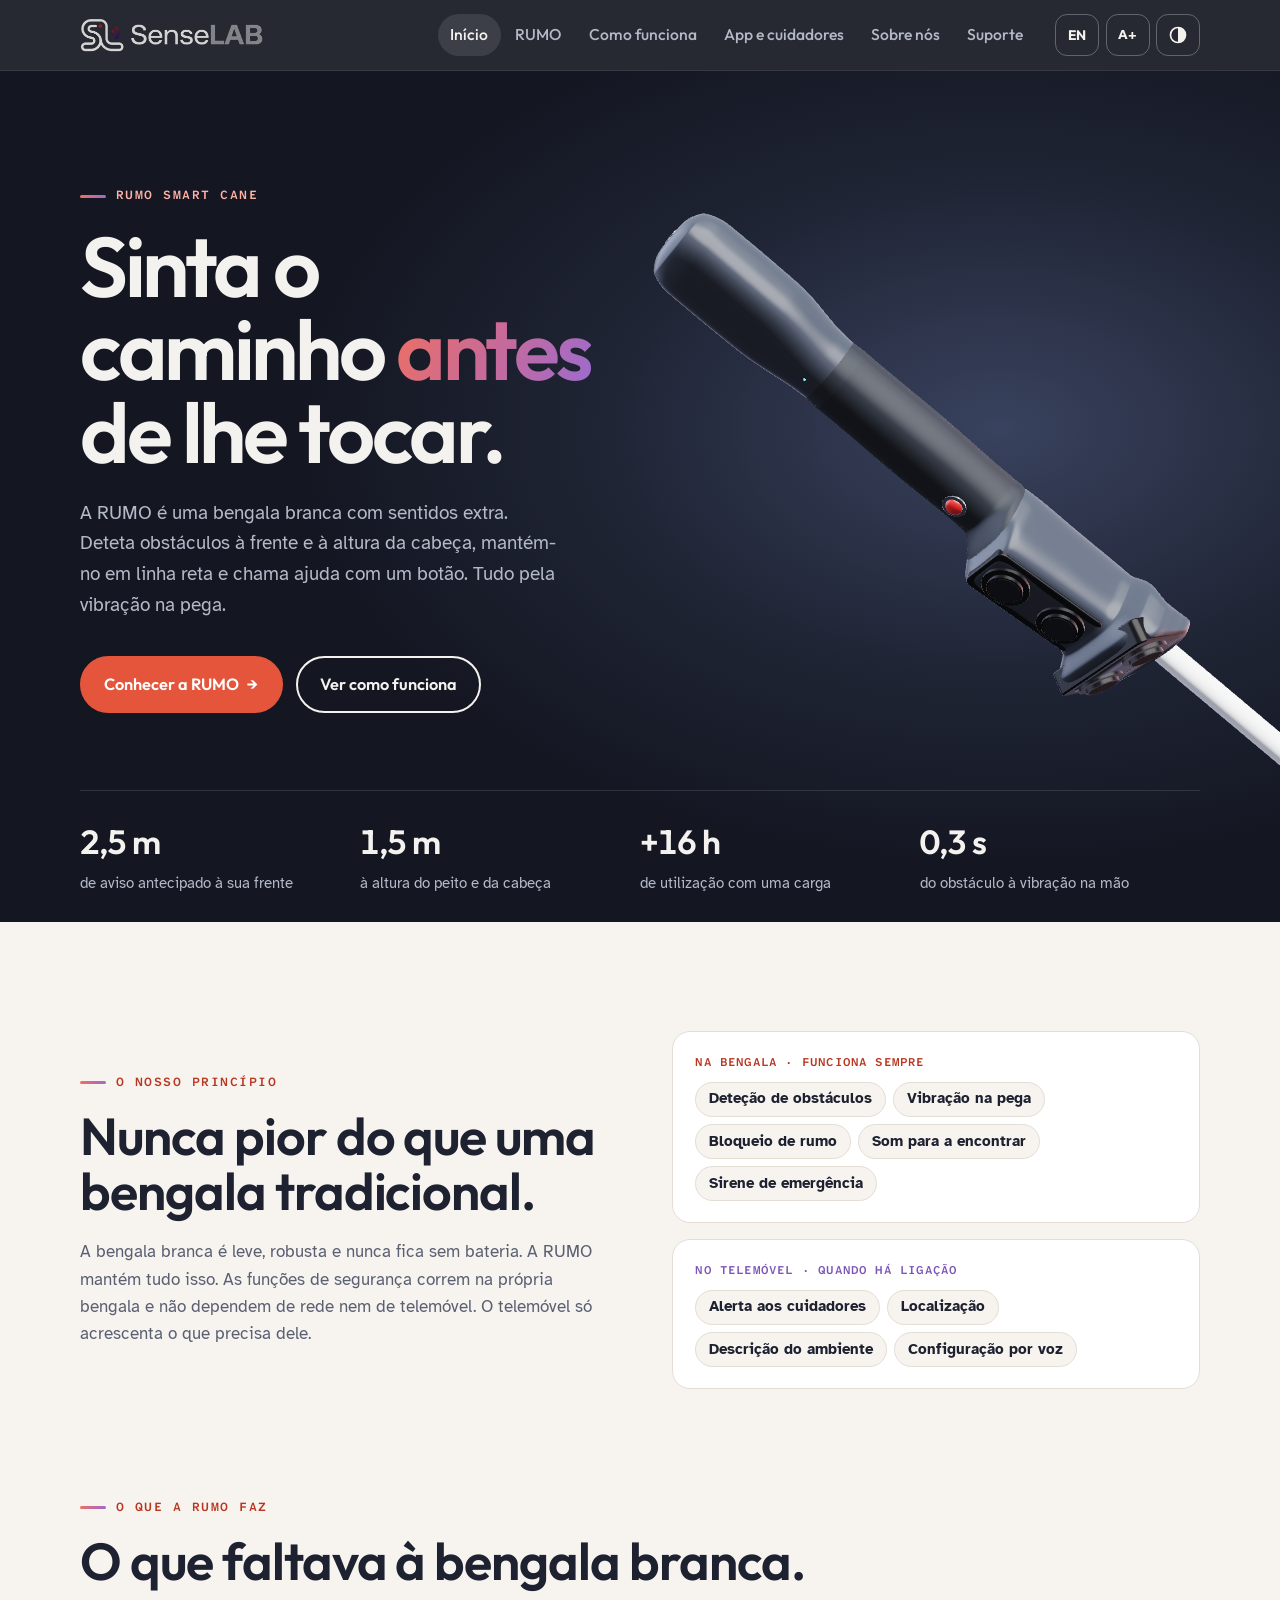
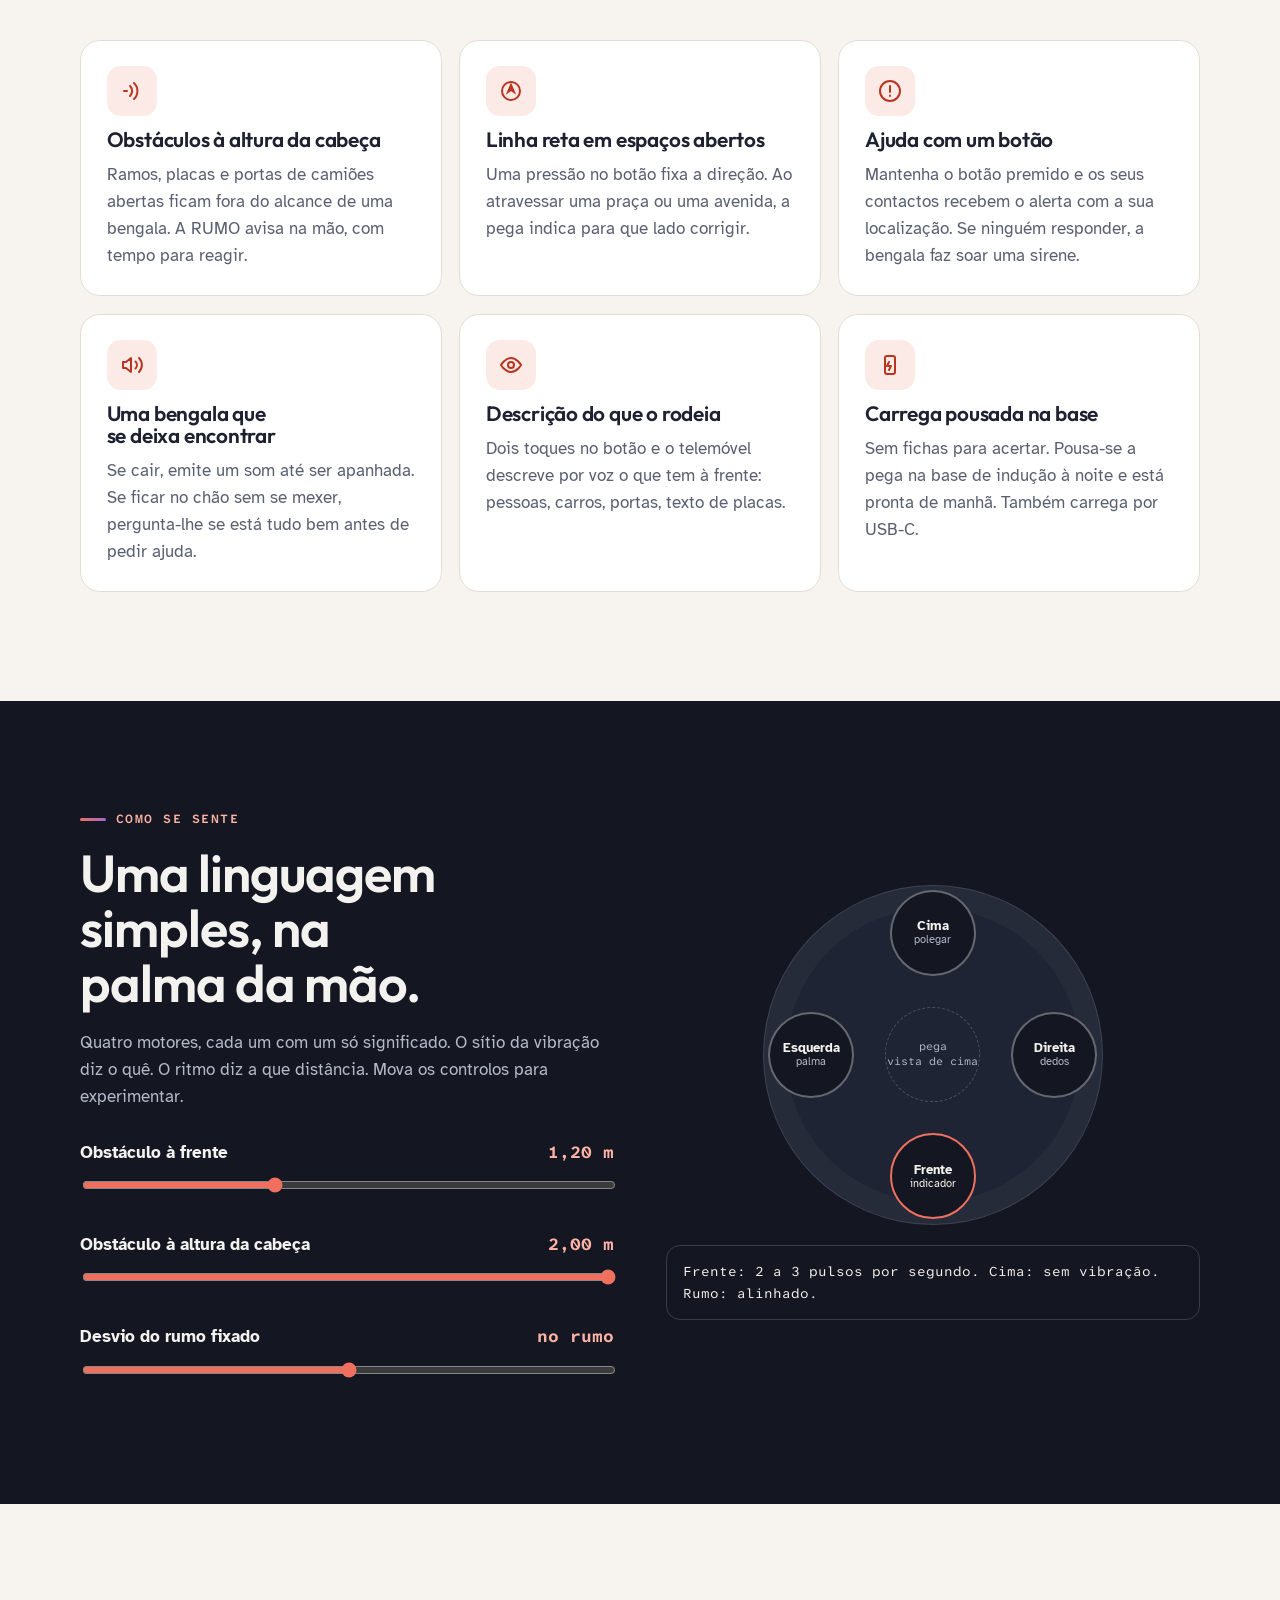
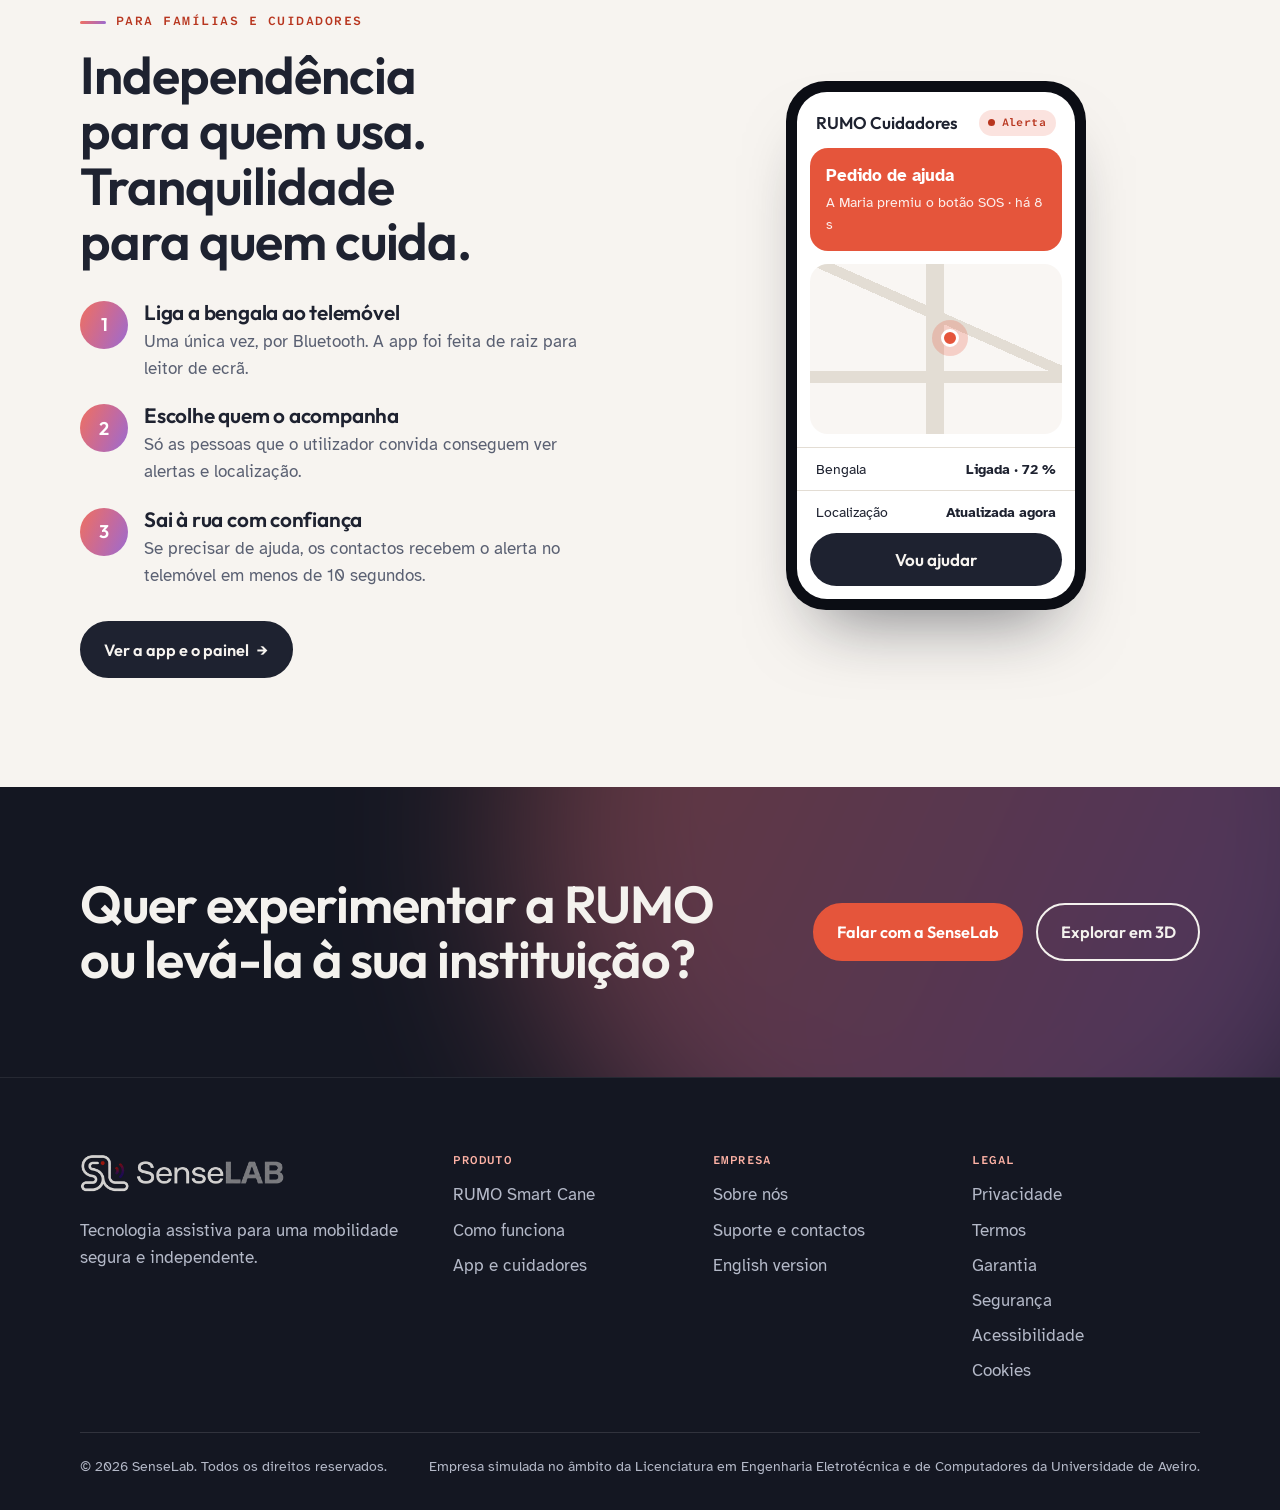
==== commit 7c156a25: "Add files via upload" ====
--- a/index.html
+++ b/index.html
@@ -1,52 +1,52 @@
 <!DOCTYPE html>
-<html lang="en">
+<html lang="pt-PT">
 <head>
 <meta charset="utf-8">
 <meta name="viewport" content="width=device-width, initial-scale=1">
 <title>SenseLab · RUMO Smart Cane</title>
-<meta name="description" content="SenseLab: assistive technology for independent mobility. Meet RUMO, the smart cane that detects obstacles ahead and at head height, keeps you on course and calls for help with one button.">
+<meta name="description" content="SenseLab: tecnologia assistiva para uma mobilidade independente. Conheça a RUMO, a bengala inteligente que deteta obstáculos à frente e à altura da cabeça, mantém o rumo e chama ajuda com um botão.">
 <meta name="theme-color" content="#141722">
-<link rel="canonical" href="https://andresehenriques.github.io/Site/en/">
+<link rel="canonical" href="https://andresehenriques.github.io/Site/">
 <link rel="alternate" hreflang="pt-PT" href="https://andresehenriques.github.io/Site/">
 <link rel="alternate" hreflang="en" href="https://andresehenriques.github.io/Site/en/">
-<link rel="icon" type="image/png" sizes="32x32" href="../assets/favicon-32.png">
-<link rel="icon" type="image/png" sizes="512x512" href="../assets/icon-512.png">
-<link rel="apple-touch-icon" href="../assets/apple-touch-icon.png">
+<link rel="icon" type="image/png" sizes="32x32" href="assets/favicon-32.png">
+<link rel="icon" type="image/png" sizes="512x512" href="assets/icon-512.png">
+<link rel="apple-touch-icon" href="assets/apple-touch-icon.png">
 <meta property="og:type" content="website">
 <meta property="og:site_name" content="SenseLab">
-<meta property="og:locale" content="en_GB">
-<meta property="og:locale:alternate" content="pt_PT">
+<meta property="og:locale" content="pt_PT">
+<meta property="og:locale:alternate" content="en_GB">
 <meta property="og:title" content="RUMO Smart Cane · SenseLab">
-<meta property="og:description" content="The white cane with extra senses: it detects obstacles ahead and at head height, keeps you on course and calls for help with one button.">
-<meta property="og:url" content="https://andresehenriques.github.io/Site/en/">
-<meta property="og:image" content="https://andresehenriques.github.io/Site/assets/og-en.jpg">
+<meta property="og:description" content="A bengala branca com sentidos extra: deteta obstáculos à frente e à altura da cabeça, mantém o rumo e chama ajuda com um botão.">
+<meta property="og:url" content="https://andresehenriques.github.io/Site/">
+<meta property="og:image" content="https://andresehenriques.github.io/Site/assets/og.jpg">
 <meta property="og:image:width" content="1200">
 <meta property="og:image:height" content="630">
-<meta property="og:image:alt" content="The RUMO cane handle on a dark background, with the headline Feel the way before you touch it.">
+<meta property="og:image:alt" content="Pega da bengala RUMO sobre fundo escuro, com o título Sinta o caminho antes de lhe tocar.">
 <meta name="twitter:card" content="summary_large_image">
 <link rel="preconnect" href="https://fonts.googleapis.com">
 <link rel="preconnect" href="https://fonts.gstatic.com" crossorigin>
 <link href="https://fonts.googleapis.com/css2?family=Atkinson+Hyperlegible:ital,wght@0,400;0,700;1,400&family=Atkinson+Hyperlegible+Mono:wght@400;600&family=Outfit:wght@400;500;600;700&display=swap" rel="stylesheet">
-<link rel="stylesheet" href="../assets/style.css">
+<link rel="stylesheet" href="assets/style.css">
 </head>
 <body>
-<a class="skip" href="#conteudo">Skip to content</a>
+<a class="skip" href="#conteudo">Saltar para o conteúdo</a>
 
 <header class="site">
   <div class="wrap bar">
-    <a class="brand" href="#inicio" aria-label="SenseLab, home"><img src="../assets/logo-dark.png" alt="SenseLab" width="720" height="134"></a>
-    <nav class="main" id="nav" aria-label="Main">
-      <a href="#inicio" data-nav="inicio">Home</a>
+    <a class="brand" href="#inicio" aria-label="SenseLab, página inicial"><img src="assets/logo-dark.png" alt="SenseLab" width="720" height="134"></a>
+    <nav class="main" id="nav" aria-label="Principal">
+      <a href="#inicio" data-nav="inicio">Início</a>
       <a href="#rumo" data-nav="rumo">RUMO</a>
-      <a href="#como-funciona" data-nav="como-funciona">How it works</a>
-      <a href="#app" data-nav="app">App and carers</a>
-      <a href="#sobre" data-nav="sobre">About us</a>
-      <a href="#suporte" data-nav="suporte">Support</a>
+      <a href="#como-funciona" data-nav="como-funciona">Como funciona</a>
+      <a href="#app" data-nav="app">App e cuidadores</a>
+      <a href="#sobre" data-nav="sobre">Sobre nós</a>
+      <a href="#suporte" data-nav="suporte">Suporte</a>
     </nav>
     <div class="tools">
-      <a class="lang" id="lang" href="../" hreflang="pt-PT" lang="pt-PT" aria-label="Versão em português">PT</a>
-      <button type="button" id="btn-size" aria-pressed="false" aria-label="Make text larger">A+</button>
-      <button type="button" id="btn-theme" aria-pressed="false" aria-label="Switch to dark theme"><svg width="20" height="20" viewBox="0 0 24 24" aria-hidden="true" focusable="false"><circle cx="12" cy="12" r="9" fill="none" stroke="currentColor" stroke-width="2"/><path d="M12 3a9 9 0 010 18z" fill="currentColor"/></svg></button>
+      <a class="lang" id="lang" href="en/" hreflang="en" lang="en" aria-label="English version">EN</a>
+      <button type="button" id="btn-size" aria-pressed="false" aria-label="Aumentar o texto">A+</button>
+      <button type="button" id="btn-theme" aria-pressed="false" aria-label="Mudar para tema escuro"><svg width="20" height="20" viewBox="0 0 24 24" aria-hidden="true" focusable="false"><circle cx="12" cy="12" r="9" fill="none" stroke="currentColor" stroke-width="2"/><path d="M12 3a9 9 0 010 18z" fill="currentColor"/></svg></button>
       <button type="button" id="btn-menu" aria-expanded="false" aria-controls="nav" aria-label="Menu"><svg width="20" height="20" viewBox="0 0 24 24" aria-hidden="true" focusable="false"><path d="M4 7h16M4 12h16M4 17h16" stroke="currentColor" stroke-width="2.2" stroke-linecap="round"/></svg></button>
     </div>
   </div>
@@ -54,28 +54,28 @@
 
 <main id="conteudo" tabindex="-1">
 
-<!-- ============ HOME ============ -->
+<!-- ============ INÍCIO ============ -->
 <div class="view on" data-view="inicio">
   <div class="hero">
     <svg class="arcs" viewBox="0 0 200 200" aria-hidden="true"><defs><linearGradient id="arcgrad" x1="0" y1="0" x2="1" y2="1"><stop offset="0" stop-color="#F0705F"/><stop offset="1" stop-color="#9A6BD1"/></linearGradient></defs><circle cx="100" cy="100" r="98"/><circle cx="100" cy="100" r="98"/><circle cx="100" cy="100" r="98"/></svg>
-    <div class="hero-stage"><div class="three" id="hero3d" role="img" aria-label="3D model of the RUMO cane handle turning slowly: black handle with a soft grip, two ultrasonic sensors, a red button and a white shaft."></div></div>
+    <div class="hero-stage"><div class="three" id="hero3d" role="img" aria-label="Modelo 3D da pega da bengala RUMO a rodar lentamente: pega preta com punho macio, dois sensores ultrassónicos, botão vermelho e haste branca."></div></div>
     <div class="wrap">
       <div class="hero-copy">
         <p class="eyebrow">RUMO Smart Cane</p>
-        <h1>Feel the way <span class="gtext">before</span> you touch it.</h1>
-        <p class="lede">RUMO is a white cane with extra senses. It detects obstacles ahead and at head height, keeps you walking in a straight line and calls for help with one button. All through vibration in the handle.</p>
+        <h1>Sinta o caminho <span class="gtext">antes</span> de lhe tocar.</h1>
+        <p class="lede">A RUMO é uma bengala branca com sentidos extra. Deteta obstáculos à frente e à altura da cabeça, mantém-no em linha reta e chama ajuda com um botão. Tudo pela vibração na pega.</p>
         <div class="cta">
-          <a class="btn primary" href="#rumo">Meet RUMO <span class="arr" aria-hidden="true">→</span></a>
-          <a class="btn" href="#como-funciona">See how it works</a>
+          <a class="btn primary" href="#rumo">Conhecer a RUMO <span class="arr" aria-hidden="true">→</span></a>
+          <a class="btn" href="#como-funciona">Ver como funciona</a>
         </div>
       </div>
     </div>
     <div class="wrap stats-wrap">
       <div class="stats">
-        <div class="stat"><b>2.5 m</b><span>of early warning ahead of you</span></div>
-        <div class="stat"><b>1.5 m</b><span>at chest and head height</span></div>
-        <div class="stat"><b>16+ h</b><span>of use on a single charge</span></div>
-        <div class="stat"><b>0.3 s</b><span>from obstacle to vibration in your hand</span></div>
+        <div class="stat"><b>2,5 m</b><span>de aviso antecipado à sua frente</span></div>
+        <div class="stat"><b>1,5 m</b><span>à altura do peito e da cabeça</span></div>
+        <div class="stat"><b>+16 h</b><span>de utilização com uma carga</span></div>
+        <div class="stat"><b>0,3 s</b><span>do obstáculo à vibração na mão</span></div>
       </div>
     </div>
   </div>
@@ -83,13 +83,13 @@
   <section aria-labelledby="h-princ">
     <div class="wrap principle">
       <div>
-        <p class="eyebrow">Our principle</p>
-        <h2 id="h-princ" style="margin-top:1rem">Never worse than a traditional cane.</h2>
-        <p class="muted prose" style="margin-top:1.2rem">A white cane is light, sturdy and never runs out of battery. RUMO keeps all of that. The safety features run on the cane itself and do not depend on a network or a phone. The phone only adds what needs it.</p>
+        <p class="eyebrow">O nosso princípio</p>
+        <h2 id="h-princ" style="margin-top:1rem">Nunca pior do que uma bengala tradicional.</h2>
+        <p class="muted prose" style="margin-top:1.2rem">A bengala branca é leve, robusta e nunca fica sem bateria. A RUMO mantém tudo isso. As funções de segurança correm na própria bengala e não dependem de rede nem de telemóvel. O telemóvel só acrescenta o que precisa dele.</p>
       </div>
       <div class="onoff">
-        <div class="row"><span class="tag">On the cane · always works</span><div class="chips"><span>Obstacle detection</span><span>Vibration in the handle</span><span>Heading lock</span><span>Sound to find it</span><span>Emergency siren</span></div></div>
-        <div class="row"><span class="tag">On the phone · when connected</span><div class="chips"><span>Alerts to carers</span><span>Location</span><span>Scene description</span><span>Voice set-up</span></div></div>
+        <div class="row"><span class="tag">Na bengala · funciona sempre</span><div class="chips"><span>Deteção de obstáculos</span><span>Vibração na pega</span><span>Bloqueio de rumo</span><span>Som para a encontrar</span><span>Sirene de emergência</span></div></div>
+        <div class="row"><span class="tag">No telemóvel · quando há ligação</span><div class="chips"><span>Alerta aos cuidadores</span><span>Localização</span><span>Descrição do ambiente</span><span>Configuração por voz</span></div></div>
       </div>
     </div>
   </section>
@@ -97,39 +97,39 @@
   <section class="tight" aria-labelledby="h-why">
     <div class="wrap">
       <div class="head">
-        <p class="eyebrow">What RUMO does</p>
-        <h2 id="h-why">What the white cane was missing.</h2>
+        <p class="eyebrow">O que a RUMO faz</p>
+        <h2 id="h-why">O que faltava à bengala branca.</h2>
       </div>
       <div class="grid3">
         <article class="card">
           <span class="ic" aria-hidden="true"><svg width="24" height="24" viewBox="0 0 24 24" fill="none" stroke="currentColor" stroke-width="2" stroke-linecap="round"><path d="M4 12h3M10 7a7 7 0 010 10M14 4a11 11 0 010 16"/></svg></span>
-          <h3>Obstacles at head height</h3>
-          <p class="muted">Branches, signs and open lorry doors are out of a cane's reach. RUMO warns you in your hand, with time to react.</p>
+          <h3>Obstáculos à altura da cabeça</h3>
+          <p class="muted">Ramos, placas e portas de camiões abertas ficam fora do alcance de uma bengala. A RUMO avisa na mão, com tempo para reagir.</p>
         </article>
         <article class="card">
           <span class="ic" aria-hidden="true"><svg width="24" height="24" viewBox="0 0 24 24" fill="none" stroke="currentColor" stroke-width="2"><circle cx="12" cy="12" r="9"/><path d="M12 6l3 7-3-2-3 2z" fill="currentColor"/></svg></span>
-          <h3>A straight line in open spaces</h3>
-          <p class="muted">One press of the button locks your direction. Crossing a square or an avenue, the handle tells you which way to correct.</p>
+          <h3>Linha reta em espaços abertos</h3>
+          <p class="muted">Uma pressão no botão fixa a direção. Ao atravessar uma praça ou uma avenida, a pega indica para que lado corrigir.</p>
         </article>
         <article class="card">
           <span class="ic" aria-hidden="true"><svg width="24" height="24" viewBox="0 0 24 24" fill="none" stroke="currentColor" stroke-width="2" stroke-linecap="round"><path d="M12 7v6M12 16.5v.5"/><circle cx="12" cy="12" r="10"/></svg></span>
-          <h3>Help at the press of a button</h3>
-          <p class="muted">Hold the button down and your contacts get an alert with your location. If no one answers, the cane sounds a siren.</p>
+          <h3>Ajuda com um botão</h3>
+          <p class="muted">Mantenha o botão premido e os seus contactos recebem o alerta com a sua localização. Se ninguém responder, a bengala faz soar uma sirene.</p>
         </article>
         <article class="card">
           <span class="ic" aria-hidden="true"><svg width="24" height="24" viewBox="0 0 24 24" fill="none" stroke="currentColor" stroke-width="2" stroke-linejoin="round"><path d="M11 5L6 9H3v6h3l5 4z"/><path d="M15.5 8.5a5 5 0 010 7M19 5a10 10 0 010 14" stroke-linecap="round"/></svg></span>
-          <h3>A cane you can always find</h3>
-          <p class="muted">If it falls, it beeps until it is picked up. If it lies still on the ground, it asks whether you are all right before calling for help.</p>
+          <h3>Uma bengala que se deixa encontrar</h3>
+          <p class="muted">Se cair, emite um som até ser apanhada. Se ficar no chão sem se mexer, pergunta-lhe se está tudo bem antes de pedir ajuda.</p>
         </article>
         <article class="card">
           <span class="ic" aria-hidden="true"><svg width="24" height="24" viewBox="0 0 24 24" fill="none" stroke="currentColor" stroke-width="2"><path d="M2 12s4-7 10-7 10 7 10 7-4 7-10 7S2 12 2 12z"/><circle cx="12" cy="12" r="3"/></svg></span>
-          <h3>A description of your surroundings</h3>
-          <p class="muted">Two taps on the button and your phone describes what is in front of you out loud: people, cars, doors, the text on signs.</p>
+          <h3>Descrição do que o rodeia</h3>
+          <p class="muted">Dois toques no botão e o telemóvel descreve por voz o que tem à frente: pessoas, carros, portas, texto de placas.</p>
         </article>
         <article class="card">
           <span class="ic" aria-hidden="true"><svg width="24" height="24" viewBox="0 0 24 24" fill="none" stroke="currentColor" stroke-width="2" stroke-linejoin="round"><rect x="7" y="3" width="10" height="18" rx="2"/><path d="M11 9l-2 4h4l-2 4" stroke-linecap="round"/></svg></span>
-          <h3>Charges resting on its base</h3>
-          <p class="muted">No plugs to line up. Rest the handle on the induction base at night and it is ready in the morning. It also charges over USB-C.</p>
+          <h3>Carrega pousada na base</h3>
+          <p class="muted">Sem fichas para acertar. Pousa-se a pega na base de indução à noite e está pronta de manhã. Também carrega por USB-C.</p>
         </article>
       </div>
     </div>
@@ -138,22 +138,22 @@
   <section class="dark" aria-labelledby="h-demo">
     <div class="wrap demo">
       <div>
-        <p class="eyebrow">How it feels</p>
-        <h2 id="h-demo" style="margin-top:1rem">A simple language, in the palm of your hand.</h2>
-        <p class="muted prose" style="margin-top:1.1rem">Four motors, each with a single meaning. Where it vibrates tells you what. The rhythm tells you how far. Move the controls to try it.</p>
+        <p class="eyebrow">Como se sente</p>
+        <h2 id="h-demo" style="margin-top:1rem">Uma linguagem simples, na palma da mão.</h2>
+        <p class="muted prose" style="margin-top:1.1rem">Quatro motores, cada um com um só significado. O sítio da vibração diz o quê. O ritmo diz a que distância. Mova os controlos para experimentar.</p>
         <div class="controls">
-          <div class="ctrl"><label for="d-front">Obstacle ahead <output id="o-front" for="d-front"></output></label><input type="range" id="d-front" min="20" max="300" value="120" step="5"></div>
-          <div class="ctrl"><label for="d-top">Obstacle at head height <output id="o-top" for="d-top"></output></label><input type="range" id="d-top" min="20" max="200" value="200" step="5"></div>
-          <div class="ctrl"><label for="d-head">Drift from the locked heading <output id="o-head" for="d-head"></output></label><input type="range" id="d-head" min="-40" max="40" value="0" step="1"></div>
+          <div class="ctrl"><label for="d-front">Obstáculo à frente <output id="o-front" for="d-front"></output></label><input type="range" id="d-front" min="20" max="300" value="120" step="5"></div>
+          <div class="ctrl"><label for="d-top">Obstáculo à altura da cabeça <output id="o-top" for="d-top"></output></label><input type="range" id="d-top" min="20" max="200" value="200" step="5"></div>
+          <div class="ctrl"><label for="d-head">Desvio do rumo fixado <output id="o-head" for="d-head"></output></label><input type="range" id="d-head" min="-40" max="40" value="0" step="1"></div>
         </div>
       </div>
       <div>
         <div class="grip" aria-hidden="true">
-          <div class="motor m-top" id="m-top">Top<small>thumb</small></div>
-          <div class="motor m-front" id="m-front">Front<small>index finger</small></div>
-          <div class="motor m-left" id="m-left">Left<small>palm</small></div>
-          <div class="motor m-right" id="m-right">Right<small>fingers</small></div>
-          <div class="center">handle<br>seen from above</div>
+          <div class="motor m-top" id="m-top">Cima<small>polegar</small></div>
+          <div class="motor m-front" id="m-front">Frente<small>indicador</small></div>
+          <div class="motor m-left" id="m-left">Esquerda<small>palma</small></div>
+          <div class="motor m-right" id="m-right">Direita<small>dedos</small></div>
+          <div class="center">pega<br>vista de cima</div>
         </div>
         <p class="readout" id="readout" role="status" aria-live="polite"></p>
       </div>
@@ -163,23 +163,23 @@
   <section aria-labelledby="h-care">
     <div class="wrap split">
       <div>
-        <p class="eyebrow">For families and carers</p>
-        <h2 id="h-care" style="margin-top:1rem">Independence for the user. Peace of mind for the carer.</h2>
+        <p class="eyebrow">Para famílias e cuidadores</p>
+        <h2 id="h-care" style="margin-top:1rem">Independência para quem usa. Tranquilidade para quem cuida.</h2>
         <ol class="steps" style="margin-top:2rem">
-          <li><div><h3>Pair the cane with the phone</h3><p class="muted">Just once, over Bluetooth. The app was built from the ground up for screen readers.</p></div></li>
-          <li><div><h3>Choose who keeps you company</h3><p class="muted">Only the people the user invites can see alerts and location.</p></div></li>
-          <li><div><h3>Head out with confidence</h3><p class="muted">If help is needed, contacts get the alert on their phone in under 10 seconds.</p></div></li>
+          <li><div><h3>Liga a bengala ao telemóvel</h3><p class="muted">Uma única vez, por Bluetooth. A app foi feita de raiz para leitor de ecrã.</p></div></li>
+          <li><div><h3>Escolhe quem o acompanha</h3><p class="muted">Só as pessoas que o utilizador convida conseguem ver alertas e localização.</p></div></li>
+          <li><div><h3>Sai à rua com confiança</h3><p class="muted">Se precisar de ajuda, os contactos recebem o alerta no telemóvel em menos de 10 segundos.</p></div></li>
         </ol>
-        <p style="margin-top:2rem"><a class="btn ink" href="#app">See the app and dashboard <span class="arr" aria-hidden="true">→</span></a></p>
+        <p style="margin-top:2rem"><a class="btn ink" href="#app">Ver a app e o painel <span class="arr" aria-hidden="true">→</span></a></p>
       </div>
       <div class="phone" aria-hidden="true">
         <div class="screen">
-          <div class="top"><span>RUMO Carers</span><span class="pill alert">Alert</span></div>
-          <div class="alertbox"><b>Help request</b><small>Maria pressed the SOS button · 8 s ago</small></div>
+          <div class="top"><span>RUMO Cuidadores</span><span class="pill alert">Alerta</span></div>
+          <div class="alertbox"><b>Pedido de ajuda</b><small>A Maria premiu o botão SOS · há 8 s</small></div>
           <div class="map"><span class="pin"></span></div>
-          <div class="row"><span>Cane</span><span>Connected · 72%</span></div>
-          <div class="row"><span>Location</span><span>Updated just now</span></div>
-          <div class="ack">I'll help</div>
+          <div class="row"><span>Bengala</span><span>Ligada · 72 %</span></div>
+          <div class="row"><span>Localização</span><span>Atualizada agora</span></div>
+          <div class="ack">Vou ajudar</div>
         </div>
       </div>
     </div>
@@ -187,10 +187,10 @@
 
   <div class="cta-band">
     <div class="wrap">
-      <h2>Want to try RUMO or bring it to your organisation?</h2>
+      <h2>Quer experimentar a RUMO ou levá-la à sua instituição?</h2>
       <div class="acts">
-        <a class="btn primary" href="#suporte">Talk to SenseLab</a>
-        <a class="btn" href="#rumo">Explore in 3D</a>
+        <a class="btn primary" href="#suporte">Falar com a SenseLab</a>
+        <a class="btn" href="#rumo">Explorar em 3D</a>
       </div>
     </div>
   </div>
@@ -200,152 +200,157 @@
 <div class="view" data-view="rumo">
   <div class="pagehead">
     <div class="wrap">
-      <p class="eyebrow">Product</p>
+      <p class="eyebrow">Produto</p>
       <h1>RUMO Smart Cane</h1>
-      <p class="lede">A complete white cane, with all the electronics in a light, balanced handle. The name says what it is for: <i lang="pt-PT">rumo</i> means course, and it helps you keep yours.</p>
+      <p class="lede">Uma bengala branca completa, com toda a eletrónica numa pega leve e equilibrada. O nome diz ao que vem: ajudá-lo a manter o rumo.</p>
     </div>
   </div>
 
   <section aria-labelledby="h-3d">
     <div class="wrap">
-      <div class="head"><p class="eyebrow">Explore in 3D</p><h2 id="h-3d">Outside and inside.</h2><p class="muted prose">Turn the model, pick a point to see what it does, or switch to the inside view to see the electronics in the handle.</p></div>
+      <div class="head"><p class="eyebrow">Explorar em 3D</p><h2 id="h-3d">Por fora e por dentro.</h2><p class="muted prose">Rode o modelo, escolha um ponto para saber o que faz ou mude para a vista interior para ver a eletrónica dentro da pega.</p></div>
       <div class="explorer">
         <div class="viewer" id="viewer">
-          <div class="modes" role="group" aria-label="Model view">
-            <button type="button" id="mode-ext" aria-pressed="true">Outside</button>
-            <button type="button" id="mode-int" aria-pressed="false">Inside</button>
-            <button type="button" id="mode-full" aria-pressed="false">Whole cane</button>
+          <div class="modes" role="group" aria-label="Vista do modelo">
+            <button type="button" id="mode-ext" aria-pressed="true">Exterior</button>
+            <button type="button" id="mode-int" aria-pressed="false">Interior</button>
+            <button type="button" id="mode-full" aria-pressed="false">Bengala inteira</button>
           </div>
-          <div class="three" id="mv" role="img" aria-label="Interactive 3D model of the RUMO handle. Use the list of components to navigate."><div class="hs-layer" id="hs-layer"></div></div>
-          <p class="vhint" aria-hidden="true">Drag to rotate</p>
-          <div class="camctl" role="group" aria-label="Camera controls">
-            <button type="button" id="cam-left" aria-label="Rotate left">⟲</button>
-            <button type="button" id="cam-right" aria-label="Rotate right">⟳</button>
-            <button type="button" id="cam-out" aria-label="Zoom out">−</button>
-            <button type="button" id="cam-in" aria-label="Zoom in">+</button>
+          <div class="three" id="mv" role="img" aria-label="Modelo 3D interativo da pega da RUMO. Use a lista de componentes para navegar."><div class="hs-layer" id="hs-layer"></div></div>
+          <p class="vhint" aria-hidden="true">Arraste para rodar</p>
+          <div class="camctl" role="group" aria-label="Controlo da câmara">
+            <button type="button" id="cam-left" aria-label="Rodar para a esquerda">⟲</button>
+            <button type="button" id="cam-right" aria-label="Rodar para a direita">⟳</button>
+            <button type="button" id="cam-out" aria-label="Afastar">−</button>
+            <button type="button" id="cam-in" aria-label="Aproximar">+</button>
           </div>
         </div>
         <aside class="panel">
           <div id="part-info" aria-live="polite">
-            <p class="k" id="part-k">Handle SL_MK1</p>
-            <h3 id="part-t">The RUMO handle</h3>
-            <p class="muted" id="part-d" style="margin-top:.6rem">A rigid shell with a soft grip, sensors at the front and the battery along the axis, close to the hand, so it does not strain the wrist. Pick a component.</p>
+            <p class="k" id="part-k">Pega SL_MK1</p>
+            <h3 id="part-t">A pega da RUMO</h3>
+            <p class="muted" id="part-d" style="margin-top:.6rem">Casca rígida com punho macio, sensores na frente e a bateria ao longo do eixo, junto à mão, para não pesar no pulso. Escolha um componente.</p>
           </div>
-          <ul class="parts" id="parts" aria-label="Components"></ul>
+          <ul class="parts" id="parts" aria-label="Componentes"></ul>
         </aside>
       </div>
-      <div class="fig-head"><h3>Technical view of the handle</h3><a class="fig-zoom" href="../assets/rumo-2-en.webp" target="_blank" rel="noopener">Open full size <span aria-hidden="true">↗</span></a></div>
+      <div class="fig-head"><h3>Vista técnica da pega</h3><a class="fig-zoom" href="assets/rumo-2.webp" target="_blank" rel="noopener">Abrir em tamanho real <span aria-hidden="true">↗</span></a></div>
       <figure class="figure">
-        <img src="../assets/rumo-2-en.webp" width="1800" height="1013" loading="lazy" decoding="async" alt="The RUMO handle seen through a transparent shell, with its components labelled. At the front, the front sensor and the top sensor, both A02YYUW ultrasonic units, with the ESP32-S3 processor and the BNO085 motion sensor below. In the middle, the SOS button under the thumb and the four vibration motors: top, at the thumb; front, at the index finger; right, under the fingertips; left, in the palm. At the end, the 18650 battery along the axis, the USB-C port and the induction charging coil underneath.">
-        <figcaption>Concept drawing. The four vibration motors are highlighted in colour, with the part of the hand each one reaches.</figcaption>
+        <img src="assets/rumo-2.webp" width="1800" height="1013" loading="lazy" decoding="async" alt="Pega da RUMO vista em transparência, com os componentes assinalados. Na frente, o sensor frontal e o sensor superior, ambos ultrassónicos A02YYUW, com o processador ESP32-S3 e o sensor de movimento BNO085 por baixo. A meio, o botão SOS sob o polegar e os quatro motores de vibração: de cima, na zona do polegar; da frente, na zona do indicador; direito, nas pontas dos dedos; esquerdo, na zona da palma. Na ponta, a bateria 18650 ao longo do eixo, a entrada USB-C e a bobina de carregamento por indução, por baixo.">
+        <figcaption>Desenho de conceito. Os quatro motores de vibração estão assinalados a cor, com a zona da mão a que correspondem.</figcaption>
       </figure>
     </div>
   </section>
 
   <section class="tight" aria-labelledby="h-feat">
     <div class="wrap">
-      <div class="head"><p class="eyebrow">Features</p><h2 id="h-feat">Made for everyday life on the street.</h2></div>
+      <div class="head"><p class="eyebrow">Funcionalidades</p><h2 id="h-feat">Feita para o dia a dia na rua.</h2></div>
       <div class="grid3">
-        <div class="card"><h3>Dual ultrasonic detection</h3><p class="muted">One sensor points ahead, the other upwards. The wide beam picks up railings, fences, thin poles and glass doors, and is not fooled by sunlight.</p><a class="more" href="#como-funciona">How it works →</a></div>
-        <div class="card"><h3>Heading lock</h3><p class="muted">The cane remembers your direction and helps you hold it within ±10°. Near metal structures that upset the compass, it pauses and tells you, rather than guiding you wrongly.</p></div>
-        <div class="card"><h3>A single button</h3><p class="muted">Waterproof, under the thumb. Battery level, scene description, heading lock and SOS, without moving your hand.</p></div>
-        <div class="card"><h3>Emergency in several stages</h3><p class="muted">An alert to your contacts, confirmation of who is coming, a siren on the cane and a one-tap call to 112 if no one answers.</p></div>
-        <div class="card"><h3>Light and balanced</h3><p class="muted">The handle is designed to weigh no more than 200 g, with the weight close to the hand. A cane sweeps from side to side all day long.</p></div>
-        <div class="card"><h3>Ready for the street</h3><p class="muted">IP54 protection against rain and dust, works from −10 to +45 °C, and a case built to take the knocks of normal use.</p></div>
+        <div class="card"><h3>Deteção dupla por ultrassons</h3><p class="muted">Um sensor aponta em frente, o outro para cima. O feixe largo apanha grades, vedações, postes finos e portas de vidro, e não se deixa enganar pelo sol.</p><a class="more" href="#como-funciona">Como funciona →</a></div>
+        <div class="card"><h3>Bloqueio de rumo</h3><p class="muted">A bengala memoriza a direção e ajuda a mantê-la dentro de ±10°. Junto a estruturas metálicas que perturbam a bússola, suspende-se e avisa, em vez de guiar mal.</p></div>
+        <div class="card"><h3>Um único botão</h3><p class="muted">À prova de água, debaixo do polegar. Nível de bateria, descrição do ambiente, bloqueio de rumo e SOS, sem mudar a posição da mão.</p></div>
+        <div class="card"><h3>Emergência em vários níveis</h3><p class="muted">Alerta aos contactos, confirmação de quem vai ajudar, sirene na bengala e chamada para o 112 a um toque se ninguém responder.</p></div>
+        <div class="card"><h3>Leve e equilibrada</h3><p class="muted">A pega foi pensada para pesar no máximo 200 g, com o peso junto à mão. Uma bengala varre de um lado para o outro o dia inteiro.</p></div>
+        <div class="card"><h3>Pronta para a rua</h3><p class="muted">Proteção IP54 contra chuva e pó, funcionamento entre −10 e +45 °C e uma caixa feita para aguentar as pancadas do uso normal.</p></div>
       </div>
     </div>
   </section>
 
   <section class="tight" aria-labelledby="h-spec">
     <div class="wrap">
-      <div class="head"><p class="eyebrow">Specifications</p><h2 id="h-spec">In detail.</h2></div>
+      <div class="head"><p class="eyebrow">Especificações</p><h2 id="h-spec">Em detalhe.</h2></div>
       <div class="tbl-wrap">
         <table class="tbl">
-          <caption class="sr">Technical specifications of the RUMO Smart Cane</caption>
+          <caption class="sr">Especificações técnicas da RUMO Smart Cane</caption>
           <tbody>
-            <tr><th scope="row">Detection ahead</th><td>Warning from <b>2.5 m</b> (adjustable in the app). Sensor range 0.2 to 4.5 m.</td></tr>
-            <tr><th scope="row">Detection at head height</th><td>Warning from <b>1.5 m</b> (adjustable in the app).</td></tr>
-            <tr><th scope="row">Response time</th><td>At most <b>0.3 s</b> between an obstacle coming into range and the first vibration.</td></tr>
-            <tr><th scope="row">Feedback</th><td>4 vibration motors in the handle and a buzzer.</td></tr>
-            <tr><th scope="row">Orientation</th><td>9-axis motion sensor with compass. Heading lock within ±10°.</td></tr>
-            <tr><th scope="row">Phone connection</th><td>Encrypted Bluetooth 5 Low Energy. Android and iOS.</td></tr>
-            <tr><th scope="row">Battery</th><td>Lithium-ion, 3350 mAh. <b>More than 16 hours</b> of active use per charge.</td></tr>
-            <tr><th scope="row">Charging</th><td>Induction base included, or USB-C. Full charge overnight (about 9 h).</td></tr>
-            <tr><th scope="row">Durability</th><td>IP54 (splashes and dust). Use between −10 and +45 °C.</td></tr>
-            <tr><th scope="row">Handle weight</th><td>200 g at most.</td></tr>
-            <tr><th scope="row">Accessibility</th><td>App compatible with VoiceOver and TalkBack. Web dashboard to WCAG 2.1 AA.</td></tr>
+            <tr><th scope="row">Deteção à frente</th><td>Aviso a partir de <b>2,5 m</b> (ajustável na app). Alcance do sensor de 0,2 a 4,5 m.</td></tr>
+            <tr><th scope="row">Deteção à altura da cabeça</th><td>Aviso a partir de <b>1,5 m</b> (ajustável na app).</td></tr>
+            <tr><th scope="row">Tempo de resposta</th><td>No máximo <b>0,3 s</b> entre o obstáculo entrar no alcance e a primeira vibração.</td></tr>
+            <tr><th scope="row">Feedback</th><td>4 motores de vibração na pega e sinal sonoro.</td></tr>
+            <tr><th scope="row">Orientação</th><td>Sensor de movimento de 9 eixos com bússola. Bloqueio de rumo dentro de ±10°.</td></tr>
+            <tr><th scope="row">Ligação ao telemóvel</th><td>Bluetooth 5 Low Energy, encriptado. Android e iOS.</td></tr>
+            <tr><th scope="row">Bateria</th><td>Iões de lítio, 3350 mAh. <b>Mais de 16 horas</b> de utilização ativa por carga.</td></tr>
+            <tr><th scope="row">Carregamento</th><td>Base de indução incluída ou USB-C. Carga completa durante a noite (cerca de 9 h).</td></tr>
+            <tr><th scope="row">Resistência</th><td>IP54 (salpicos e pó). Utilização entre −10 e +45 °C.</td></tr>
+            <tr><th scope="row">Peso da pega</th><td>200 g, no máximo.</td></tr>
+            <tr><th scope="row">Acessibilidade</th><td>App compatível com VoiceOver e TalkBack. Painel web segundo as WCAG 2.1 AA.</td></tr>
           </tbody>
         </table>
       </div>
-      <p class="note">RUMO is at the prototype stage. These are design targets, to be confirmed in user testing.</p>
+      <p class="note">A RUMO está em fase de protótipo. Estes são os valores de projeto, que serão confirmados nos testes com utilizadores.</p>
 
       <div class="two" style="margin-top:2.6rem">
-        <div><h3 style="margin-bottom:1rem">In the box</h3><div class="box"><span>RUMO Smart Cane</span><span>Induction charging base</span><span>Base power supply</span><span>Quick-start guide in audio and braille</span></div></div>
-        <div><h3 style="margin-bottom:1rem">Optional accessory</h3><div class="box"><span>Chest mount for the phone</span></div><p class="note" style="margin-top:.8rem">Keeps the camera facing forward, so you can ask for scene descriptions without letting go of the cane.</p></div>
+        <div><h3 style="margin-bottom:1rem">Na caixa</h3><div class="box"><span>RUMO Smart Cane</span><span>Base de carregamento por indução</span><span>Alimentador da base</span><span>Guia rápido em áudio e braille</span></div></div>
+        <div><h3 style="margin-bottom:1rem">Acessório opcional</h3><div class="box"><span>Suporte de peito para telemóvel</span></div><p class="note" style="margin-top:.8rem">Mantém a câmara virada para a frente, para pedir descrições do ambiente sem largar a bengala.</p></div>
       </div>
     </div>
   </section>
 
   <section class="tight" aria-labelledby="h-next">
     <div class="wrap">
-      <div class="head"><p class="eyebrow">Coming next</p><h2 id="h-next">What we are working on.</h2></div>
+      <div class="head"><p class="eyebrow">A seguir</p><h2 id="h-next">O que estamos a preparar.</h2></div>
       <div class="road">
-        <div><b>01</b><h3>Continuous description</h3><p class="muted">Automatic warnings for crossings, steps and doors, without having to ask.</p></div>
-        <div><b>02</b><h3>More precise vibration</h3><p class="muted">New motors that can point in in-between directions, using less power.</p></div>
-        <div><b>03</b><h3>Qi charging</h3><p class="muted">Works with any standard wireless charging pad.</p></div>
-        <div><b>04</b><h3>Turn-by-turn navigation</h3><p class="muted">Offline maps working together with the heading lock.</p></div>
-      </div>
-    </div>
-  </section>
-
-  <div class="cta-band"><div class="wrap"><h2>Want to understand how RUMO talks to you?</h2><div class="acts"><a class="btn primary" href="#como-funciona">How it works</a><a class="btn" href="#suporte">Frequently asked questions</a></div></div></div>
+        <div><b>01</b><h3>Descrição contínua</h3><p class="muted">Avisos automáticos de passadeiras, degraus e portas, sem ser preciso pedir.</p></div>
+        <div><b>02</b><h3>Vibração mais precisa</h3><p class="muted">Novos motores que indicam direções intermédias, com menos consumo.</p></div>
+        <div><b>03</b><h3>Carregamento Qi</h3><p class="muted">Compatibilidade com qualquer base de carregamento sem fios normalizada.</p></div>
+        <div><b>04</b><h3>Navegação passo a passo</h3><p class="muted">Mapas offline integrados com o bloqueio de rumo.</p></div>
+      </div>
+    </div>
+  </section>
+
+  <div class="cta-band"><div class="wrap"><h2>Quer perceber como a RUMO fala consigo?</h2><div class="acts"><a class="btn primary" href="#como-funciona">Como funciona</a><a class="btn" href="#suporte">Perguntas frequentes</a></div></div></div>
 </div>
 
-<!-- ============ HOW IT WORKS ============ -->
+<!-- ============ COMO FUNCIONA ============ -->
 <div class="view" data-view="como-funciona">
   <div class="pagehead">
     <div class="wrap">
-      <p class="eyebrow">How it works</p>
-      <h1>Two sensors, four motors, one button.</h1>
-      <p class="lede">RUMO can be learned in a single half-hour session. No screens and no menus: everything goes through your hand.</p>
+      <p class="eyebrow">Como funciona</p>
+      <h1>Dois sensores, quatro motores, um botão.</h1>
+      <p class="lede">A RUMO aprende-se numa sessão de meia hora. Sem ecrãs e sem menus: tudo passa pela mão.</p>
     </div>
   </div>
 
   <section aria-labelledby="h-sens">
     <div class="wrap split">
       <div>
-        <p class="eyebrow">Detection</p>
-        <h2 id="h-sens" style="margin-top:1rem">It senses what the cane cannot touch.</h2>
-        <p class="muted prose" style="margin-top:1.2rem">The tip of the cane keeps reading the ground, as always. The two ultrasonic sensors in the handle take care of the rest: one points ahead, the other upwards, at the zone between waist and head.</p>
-        <p class="muted prose" style="margin-top:.9rem">We chose ultrasound over laser because the wide beam detects railings, fences and thin poles that a laser would slip past, and because it is not affected by sunlight or glass.</p>
+        <p class="eyebrow">Deteção</p>
+        <h2 id="h-sens" style="margin-top:1rem">Vê o que a bengala não toca.</h2>
+        <p class="muted prose" style="margin-top:1.2rem">A ponta da bengala continua a ler o chão, como sempre. Os dois sensores ultrassónicos da pega tratam do resto: um aponta em frente, o outro para cima, para a zona entre a cintura e a cabeça.</p>
+        <p class="muted prose" style="margin-top:.9rem">Escolhemos ultrassons em vez de laser porque o feixe largo deteta grades, vedações e postes finos por onde um laser passaria, e porque não é afetado pelo sol nem por superfícies de vidro.</p>
       </div>
       <figure class="diagram" style="margin:0">
         <svg viewBox="0 0 760 400" role="img" aria-labelledby="dg-t dg-d">
-          <title id="dg-t">Range of RUMO's two sensors</title>
-          <desc id="dg-d">A person walks with the cane. The front sensor detects a post 2.5 metres away. The head-height sensor, tilted upwards, detects an overhanging sign 1.5 metres away.</desc>
+          <title id="dg-t">Alcance dos dois sensores da RUMO</title>
+          <desc id="dg-d">Uma pessoa caminha com a bengala. O sensor frontal deteta um poste a 2,5 metros. O sensor de cabeça, inclinado para cima, deteta uma placa suspensa a 1,5 metros.</desc>
           <line x1="20" y1="352" x2="740" y2="352" stroke="var(--line)" stroke-width="3" stroke-linecap="round"/>
+          <!-- feixes -->
           <polygon points="210,240 690,196 690,292" fill="var(--accent)" opacity=".1"/>
           <polygon class="beam1" points="210,240 690,196 690,292" fill="none" stroke="var(--accent)" stroke-width="2"/>
           <polygon points="208,234 372,44 446,96" fill="var(--violet)" opacity=".12"/>
           <polygon class="beam2" points="208,234 372,44 446,96" fill="none" stroke="var(--violet)" stroke-width="2"/>
+          <!-- obstáculos -->
           <rect x="690" y="186" width="18" height="166" rx="6" fill="var(--muted)"/>
           <rect x="690" y="206" width="18" height="10" fill="var(--paper)"/>
           <line x1="430" y1="14" x2="430" y2="44" stroke="var(--muted)" stroke-width="4"/>
           <rect x="372" y="40" width="116" height="40" rx="6" fill="var(--muted)"/>
+          <!-- pessoa -->
           <circle cx="118" cy="92" r="24" fill="var(--ink)"/>
           <path d="M92 132 q26 -14 52 0 v96 q-26 10 -52 0z" fill="var(--ink)"/>
           <path d="M104 236 l-8 114 M132 236 l10 114" stroke="var(--ink)" stroke-width="16" stroke-linecap="round"/>
           <path d="M138 146 l32 56" stroke="var(--ink)" stroke-width="13" stroke-linecap="round"/>
+          <!-- bengala -->
           <line x1="212" y1="246" x2="334" y2="350" stroke="var(--surface)" stroke-width="9" stroke-linecap="round"/>
           <line x1="212" y1="246" x2="334" y2="350" stroke="var(--muted)" stroke-width="5" stroke-linecap="round"/>
           <line x1="300" y1="321" x2="318" y2="336" stroke="var(--accent)" stroke-width="6"/>
           <line x1="160" y1="201" x2="212" y2="246" stroke="var(--ink)" stroke-width="15" stroke-linecap="round"/>
           <circle cx="210" cy="240" r="6" fill="var(--accent)"/><circle cx="207" cy="233" r="5" fill="var(--violet)"/>
-          <text x="470" y="318" font-size="17" font-weight="700">Front sensor</text>
-          <text x="470" y="338" class="sm">warns up to 2.5 m</text>
-          <text x="502" y="56" font-size="17" font-weight="700">Head-height sensor</text>
-          <text x="502" y="76" class="sm">warns up to 1.5 m</text>
-          <text x="346" y="384" class="sm">the tip still reads the ground</text>
+          <!-- legendas -->
+          <text x="470" y="318" font-size="17" font-weight="700">Sensor frontal</text>
+          <text x="470" y="338" class="sm">aviso até 2,5 m</text>
+          <text x="502" y="56" font-size="17" font-weight="700">Sensor de cabeça</text>
+          <text x="502" y="76" class="sm">aviso até 1,5 m</text>
+          <text x="346" y="384" class="sm">a ponta continua a ler o chão</text>
         </svg>
       </figure>
     </div>
@@ -354,71 +359,71 @@
   <section class="tight" aria-labelledby="h-ang">
     <div class="wrap">
       <div class="head">
-        <p class="eyebrow">Geometry</p>
-        <h2 id="h-ang">Sensors aimed where it matters.</h2>
-        <p class="muted prose">When you walk, the cane sits at about 40° to the ground. The handle was designed around that position: the front sensor ends up level, looking straight ahead, and the top sensor rises 44° to catch what is at chest and head height.</p>
-        <p class="muted prose">That way the two beams cover different zones and do not overlap with what the tip of the cane already reads on the ground.</p>
+        <p class="eyebrow">Geometria</p>
+        <h2 id="h-ang">Sensores apontados para onde importa.</h2>
+        <p class="muted prose">Ao caminhar, a bengala faz cerca de 40° com o chão. A pega foi desenhada a partir dessa posição: o sensor frontal fica na horizontal, a olhar em frente, e o sensor superior sobe 44° para apanhar o que está à altura do peito e da cabeça.</p>
+        <p class="muted prose">Assim, os dois feixes cobrem zonas diferentes e não se sobrepõem ao que a ponta da bengala já lê no chão.</p>
       </div>
       <figure class="figure">
-        <img src="../assets/rumo-1-en.webp" width="1800" height="1013" loading="lazy" decoding="async" alt="Side view of the handle with the cane in walking position, the shaft at 40 degrees to the ground. The front sensor points horizontally, straight ahead, at 39 degrees to the handle axis. The top sensor points 44 degrees above horizontal, for obstacles at chest and head height.">
-        <figcaption>Concept drawing: the cane in walking position, seen from the side.</figcaption>
+        <img src="assets/rumo-1.webp" width="1800" height="1013" loading="lazy" decoding="async" alt="Vista lateral da pega com a bengala na posição de marcha, com a haste a 40 graus do chão. O sensor frontal aponta na horizontal, em frente, e faz 39 graus com o eixo da pega. O sensor superior aponta 44 graus acima da horizontal, para obstáculos à altura do peito e da cabeça.">
+        <figcaption>Desenho de conceito: a bengala na posição de marcha, vista de lado.</figcaption>
       </figure>
     </div>
   </section>
 
   <section class="dark" aria-labelledby="h-lang">
     <div class="wrap">
-      <div class="head"><p class="eyebrow">Vibration</p><h2 id="h-lang">Where tells you what. Rhythm tells you how far.</h2><p class="muted prose">Each motor sits in a different part of the hand and has a single meaning. If there is an obstacle ahead and another overhead, the pulses alternate so they never get mixed up.</p></div>
+      <div class="head"><p class="eyebrow">Vibração</p><h2 id="h-lang">O sítio diz o quê. O ritmo diz a que distância.</h2><p class="muted prose">Cada motor fica numa zona diferente da mão e tem um só significado. Se houver um obstáculo à frente e outro em cima, os pulsos alternam para nunca se confundirem.</p></div>
       <div class="two">
         <div class="tbl-wrap">
           <table class="tbl">
-            <caption class="sr">What each motor means</caption>
-            <thead><tr><th scope="col">Motor</th><th scope="col">Where you feel it</th><th scope="col">What it means</th></tr></thead>
+            <caption class="sr">Significado de cada motor</caption>
+            <thead><tr><th scope="col">Motor</th><th scope="col">Onde se sente</th><th scope="col">O que significa</th></tr></thead>
             <tbody>
-              <tr><th scope="row">Front</th><td>Index finger</td><td><b>Obstacle ahead</b></td></tr>
-              <tr><th scope="row">Top</th><td>Thumb</td><td><b>Obstacle at head height</b></td></tr>
-              <tr><th scope="row">Left</th><td>Palm</td><td><b>Correct your course</b> to the left</td></tr>
-              <tr><th scope="row">Right</th><td>Fingertips</td><td><b>Correct your course</b> to the right</td></tr>
-              <tr><th scope="row">All four</th><td>Whole handle</td><td>System warnings: connection lost, low battery, SOS countdown</td></tr>
+              <tr><th scope="row">Frente</th><td>Dedo indicador</td><td><b>Obstáculo à frente</b></td></tr>
+              <tr><th scope="row">Cima</th><td>Polegar</td><td><b>Obstáculo à altura da cabeça</b></td></tr>
+              <tr><th scope="row">Esquerda</th><td>Palma da mão</td><td><b>Corrigir o rumo</b> para a esquerda</td></tr>
+              <tr><th scope="row">Direita</th><td>Pontas dos dedos</td><td><b>Corrigir o rumo</b> para a direita</td></tr>
+              <tr><th scope="row">Os quatro</th><td>Toda a pega</td><td>Avisos do sistema: ligação perdida, bateria fraca, contagem do SOS</td></tr>
             </tbody>
           </table>
         </div>
         <div class="tbl-wrap">
           <table class="tbl">
-            <caption class="sr">Vibration rhythm by distance</caption>
-            <thead><tr><th scope="col">Ahead</th><th scope="col">Overhead</th><th scope="col">Rhythm</th></tr></thead>
+            <caption class="sr">Ritmo da vibração conforme a distância</caption>
+            <thead><tr><th scope="col">À frente</th><th scope="col">Em cima</th><th scope="col">Ritmo</th></tr></thead>
             <tbody>
-              <tr><td>Over 2.5 m</td><td>Over 1.5 m</td><td><span class="pulse none" aria-hidden="true"><i></i></span><b>No vibration</b></td></tr>
-              <tr><td>2.5 to 1.5 m</td><td>1.5 to 1.0 m</td><td><span class="pulse" aria-hidden="true"><i></i></span><b>1 pulse per second</b></td></tr>
-              <tr><td>1.5 to 0.8 m</td><td>1.0 to 0.6 m</td><td><span class="pulse" aria-hidden="true"><i></i><i></i></span><b>2 to 3 per second</b></td></tr>
-              <tr><td>0.8 to 0.4 m</td><td>0.6 to 0.3 m</td><td><span class="pulse" aria-hidden="true"><i></i><i></i><i></i><i></i></span><b>5 per second</b></td></tr>
-              <tr><td>Under 0.4 m</td><td>Under 0.3 m</td><td><span class="pulse bar" aria-hidden="true"><i></i></span><b>Continuous</b></td></tr>
+              <tr><td>Mais de 2,5 m</td><td>Mais de 1,5 m</td><td><span class="pulse none" aria-hidden="true"><i></i></span><b>Sem vibração</b></td></tr>
+              <tr><td>2,5 a 1,5 m</td><td>1,5 a 1,0 m</td><td><span class="pulse" aria-hidden="true"><i></i></span><b>1 pulso por segundo</b></td></tr>
+              <tr><td>1,5 a 0,8 m</td><td>1,0 a 0,6 m</td><td><span class="pulse" aria-hidden="true"><i></i><i></i></span><b>2 a 3 por segundo</b></td></tr>
+              <tr><td>0,8 a 0,4 m</td><td>0,6 a 0,3 m</td><td><span class="pulse" aria-hidden="true"><i></i><i></i><i></i><i></i></span><b>5 por segundo</b></td></tr>
+              <tr><td>Menos de 0,4 m</td><td>Menos de 0,3 m</td><td><span class="pulse bar" aria-hidden="true"><i></i></span><b>Contínua</b></td></tr>
             </tbody>
           </table>
         </div>
       </div>
-      <p class="note" style="color:var(--on-deep-muted)">Distances and intensity can be adjusted in the app. Obstacles always take priority over heading cues.</p>
+      <p class="note" style="color:var(--on-deep-muted)">As distâncias e a intensidade ajustam-se na app. Os obstáculos têm sempre prioridade sobre as indicações de rumo.</p>
     </div>
   </section>
 
   <section aria-labelledby="h-btn">
     <div class="wrap split top">
       <div>
-        <p class="eyebrow">The button</p>
-        <h2 id="h-btn" style="margin-top:1rem">Everything within reach of your thumb.</h2>
-        <p class="muted prose" style="margin-top:1.2rem">A single waterproof button. SOS needs a long press and gives you five seconds to cancel, so it is never sent by mistake.</p>
-        <p class="muted prose" style="margin-top:.9rem">Gestures can be swapped in the app.</p>
+        <p class="eyebrow">O botão</p>
+        <h2 id="h-btn" style="margin-top:1rem">Tudo ao alcance do polegar.</h2>
+        <p class="muted prose" style="margin-top:1.2rem">Um só botão, à prova de água. O SOS exige uma pressão longa e dá cinco segundos para cancelar, para que nunca seja enviado por engano.</p>
+        <p class="muted prose" style="margin-top:.9rem">Os gestos podem ser trocados na app.</p>
       </div>
       <div class="tbl-wrap">
         <table class="tbl">
-          <caption class="sr">Button gestures</caption>
-          <thead><tr><th scope="col">Gesture</th><th scope="col">What it does</th></tr></thead>
+          <caption class="sr">Gestos do botão</caption>
+          <thead><tr><th scope="col">Gesto</th><th scope="col">O que faz</th></tr></thead>
           <tbody>
-            <tr><th scope="row"><span class="kbd">1 tap</span></th><td><b>Battery level</b>, spoken by the app or as a number of pulses</td></tr>
-            <tr><th scope="row"><span class="kbd">2 taps</span></th><td><b>Scene description</b> from the phone's camera</td></tr>
-            <tr><th scope="row"><span class="kbd">Press 1 s</span></th><td><b>Heading lock</b>: on or off</td></tr>
-            <tr><th scope="row"><span class="kbd">Hold 3 s</span></th><td><b>SOS</b>, with a 5 s countdown that another tap cancels</td></tr>
-            <tr><th scope="row"><span class="kbd">Cane dropped</span></th><td>Any tap <b>stops the beeping</b> and answers "I'm fine"</td></tr>
+            <tr><th scope="row"><span class="kbd">1 toque</span></th><td><b>Nível de bateria</b>, por voz na app ou por número de pulsos</td></tr>
+            <tr><th scope="row"><span class="kbd">2 toques</span></th><td><b>Descrição do ambiente</b> pela câmara do telemóvel</td></tr>
+            <tr><th scope="row"><span class="kbd">Premir 1 s</span></th><td><b>Bloqueio de rumo</b>: ligar ou desligar</td></tr>
+            <tr><th scope="row"><span class="kbd">Manter 3 s</span></th><td><b>SOS</b>, com contagem de 5 s que outro toque cancela</td></tr>
+            <tr><th scope="row"><span class="kbd">Bengala caída</span></th><td>Qualquer toque <b>pára o sinal sonoro</b> e responde "estou bem"</td></tr>
           </tbody>
         </table>
       </div>
@@ -427,49 +432,49 @@
 
   <section class="dark" aria-labelledby="h-sos">
     <div class="wrap">
-      <div class="head"><p class="eyebrow">Emergency</p><h2 id="h-sos">When you need help, someone finds out.</h2><p class="muted prose">An alert starts from the button or from a possible fall: if the cane lies dropped and still for 45 seconds, it asks whether you are all right. With no answer within 30 seconds, it calls for help on your behalf.</p></div>
+      <div class="head"><p class="eyebrow">Emergência</p><h2 id="h-sos">Quando precisa de ajuda, alguém fica a saber.</h2><p class="muted prose">O alerta parte do botão ou de uma possível queda: se a bengala ficar caída e imóvel durante 45 segundos, pergunta-lhe se está tudo bem. Sem resposta em 30 segundos, pede ajuda por si.</p></div>
       <ol class="timeline">
-        <li><h3>The alert goes out</h3><p class="muted">The cane tells the app, which sends the help request with the last known location.</p><span class="when">immediately</span></li>
-        <li><h3>Contacts are notified</h3><p class="muted">A notification on each carer's phone and an alert on the dashboard, with the position on the map.</p><span class="when">in under 10 s</span></li>
-        <li><h3>Someone responds</h3><p class="muted">The first to confirm takes charge. The others are informed and the app tells you: "help is on the way".</p><span class="when">"I'll help"</span></li>
-        <li><h3>What if no one answers?</h3><p class="muted">The cane sounds its siren to get the attention of people nearby, and the phone offers a one-tap call to 112.</p><span class="when">safety net</span></li>
+        <li><h3>O alerta parte</h3><p class="muted">A bengala avisa a app, que envia o pedido de ajuda com a última localização conhecida.</p><span class="when">de imediato</span></li>
+        <li><h3>Os contactos são avisados</h3><p class="muted">Notificação no telemóvel de cada cuidador e alerta no painel, com a posição no mapa.</p><span class="when">em menos de 10 s</span></li>
+        <li><h3>Alguém responde</h3><p class="muted">O primeiro a confirmar fica responsável. Os outros são informados e a app diz-lhe: "ajuda a caminho".</p><span class="when">"Vou ajudar"</span></li>
+        <li><h3>E se ninguém responder?</h3><p class="muted">A bengala faz soar a sirene para chamar quem está perto e o telemóvel propõe a chamada para o 112, a um toque.</p><span class="when">rede de segurança</span></li>
       </ol>
       <div class="two" style="margin-top:1.1rem">
-        <div class="card"><h3>Simultaneous mode</h3><p class="muted">All contacts are alerted at the same time. This is the default and is always used for a manual SOS.</p></div>
-        <div class="card"><h3>Priority mode</h3><p class="muted">For falls, it alerts one contact at a time, in the order you choose. For people who would rather bother one close person first.</p></div>
+        <div class="card"><h3>Modo simultâneo</h3><p class="muted">Todos os contactos são avisados ao mesmo tempo. É o modo de origem e é sempre usado no SOS manual.</p></div>
+        <div class="card"><h3>Modo por prioridade</h3><p class="muted">Nas quedas, avisa um contacto de cada vez, pela ordem que escolher. Para quem prefere incomodar primeiro só uma pessoa próxima.</p></div>
       </div>
     </div>
   </section>
 
   <section aria-labelledby="h-fail">
     <div class="wrap">
-      <div class="head"><p class="eyebrow">Reliability</p><h2 id="h-fail">Designed for when things go wrong.</h2></div>
+      <div class="head"><p class="eyebrow">Fiabilidade</p><h2 id="h-fail">Pensada para quando as coisas correm mal.</h2></div>
       <div class="tbl-wrap">
         <table class="tbl">
-          <caption class="sr">How RUMO behaves when something fails</caption>
-          <thead><tr><th scope="col">If this happens</th><th scope="col">RUMO does this</th></tr></thead>
+          <caption class="sr">Comportamento da RUMO em caso de falha</caption>
+          <thead><tr><th scope="col">Se acontecer isto</th><th scope="col">A RUMO faz isto</th></tr></thead>
           <tbody>
-            <tr><th scope="row">The phone switches off or is out of range</th><td>Detection, vibration and heading lock keep working. The cane warns you with three long pulses, and carers are told if the connection does not come back.</td></tr>
-            <tr><th scope="row">SOS without a phone connection</th><td>The cane's siren sounds to get the attention of people nearby. The alert is stored and sent as soon as the connection returns.</td></tr>
-            <tr><th scope="row">Magnetic interference</th><td>Heading lock pauses and tells you, rather than giving wrong directions. It resumes on its own.</td></tr>
-            <tr><th scope="row">Low battery</th><td>A warning in the handle and in the app, well in advance. With no battery, it is still a white cane.</td></tr>
-            <tr><th scope="row">Too little light for the camera</th><td>The app says the image is too dark. Everything else works as normal.</td></tr>
+            <tr><th scope="row">O telemóvel desliga-se ou fica longe</th><td>A deteção, a vibração e o bloqueio de rumo continuam a funcionar. A bengala avisa com três pulsos longos e os cuidadores são informados se a ligação não voltar.</td></tr>
+            <tr><th scope="row">SOS sem ligação ao telemóvel</th><td>A sirene da bengala toca para chamar quem está perto. O alerta fica guardado e é enviado assim que a ligação voltar.</td></tr>
+            <tr><th scope="row">Perturbação magnética</th><td>O bloqueio de rumo suspende-se e avisa, em vez de dar indicações erradas. Retoma sozinho.</td></tr>
+            <tr><th scope="row">Bateria fraca</th><td>Aviso na pega e na app, com antecedência. Sem bateria, continua a ser uma bengala branca.</td></tr>
+            <tr><th scope="row">Pouca luz para a câmara</th><td>A app diz que a imagem está escura. Tudo o resto funciona normalmente.</td></tr>
           </tbody>
         </table>
       </div>
     </div>
   </section>
 
-  <div class="cta-band"><div class="wrap"><h2>See inside the handle, part by part.</h2><div class="acts"><a class="btn primary" href="#rumo">Explore in 3D</a><a class="btn" href="#app">App and carers</a></div></div></div>
+  <div class="cta-band"><div class="wrap"><h2>Veja a pega por dentro, peça a peça.</h2><div class="acts"><a class="btn primary" href="#rumo">Explorar em 3D</a><a class="btn" href="#app">App e cuidadores</a></div></div></div>
 </div>
 
 <!-- ============ APP ============ -->
 <div class="view" data-view="app">
   <div class="pagehead">
     <div class="wrap">
-      <p class="eyebrow">App and carers</p>
-      <h1>An app to listen to. A dashboard to keep watch.</h1>
-      <p class="lede">The cane user gets an app with no maps or complicated screens, built for screen readers. Carers get a web dashboard with location and alerts.</p>
+      <p class="eyebrow">App e cuidadores</p>
+      <h1>Uma app para ouvir. Um painel para acompanhar.</h1>
+      <p class="lede">Quem usa a bengala tem uma app sem mapas nem ecrãs complicados, feita para leitor de ecrã. Quem cuida tem um painel web com a localização e os alertas.</p>
     </div>
   </div>
 
@@ -477,22 +482,22 @@
     <div class="wrap split">
       <div class="phone" aria-hidden="true">
         <div class="screen">
-          <div class="top"><span>RUMO</span><span class="pill">Connected · 86%</span></div>
-          <div class="voice"><b>RUMO says</b>Person ahead, about one and a half metres away. Door on your right.</div>
-          <div class="bigbtn">Describe surroundings <span>2 taps</span></div>
-          <div class="bigbtn">Location sharing <span>On</span></div>
-          <div class="bigbtn">Emergency contacts <span>3</span></div>
-          <div class="bigbtn">Adjust the cane <span>Vibration, distances</span></div>
-        </div>
-      </div>
-      <div>
-        <p class="eyebrow">RUMO app</p>
-        <h2 id="h-app" style="margin-top:1rem">For the cane user.</h2>
+          <div class="top"><span>RUMO</span><span class="pill">Ligada · 86 %</span></div>
+          <div class="voice"><b>RUMO diz</b>Pessoa à frente, a cerca de um metro e meio. Porta à direita.</div>
+          <div class="bigbtn">Descrever o ambiente <span>2 toques</span></div>
+          <div class="bigbtn">Partilha de localização <span>Ativa</span></div>
+          <div class="bigbtn">Contactos de emergência <span>3</span></div>
+          <div class="bigbtn">Ajustar a bengala <span>Vibração, distâncias</span></div>
+        </div>
+      </div>
+      <div>
+        <p class="eyebrow">App RUMO</p>
+        <h2 id="h-app" style="margin-top:1rem">Para quem usa a bengala.</h2>
         <ol class="steps" style="margin-top:2rem">
-          <li><div><h3>Everything by voice</h3><p class="muted">Works fully with VoiceOver and TalkBack. There is no map: information is spoken.</p></div></li>
-          <li><div><h3>Scene description</h3><p class="muted">Two taps on the cane and the camera identifies people, cars, chairs and text. It works offline and adds the distance measured by the cane.</p></div></li>
-          <li><div><h3>Made to measure</h3><p class="muted">Vibration strength, warning distances, button gestures and emergency contacts are all configurable.</p></div></li>
-          <li><div><h3>Your location is yours</h3><p class="muted">Shared with carers every 5 minutes and with every alert. You can pause it whenever you like.</p></div></li>
+          <li><div><h3>Tudo por voz</h3><p class="muted">Funciona a 100 % com VoiceOver e TalkBack. Não há mapa: a informação chega falada.</p></div></li>
+          <li><div><h3>Descrição do ambiente</h3><p class="muted">Dois toques na bengala e a câmara identifica pessoas, carros, cadeiras e texto. Funciona sem internet e junta a distância medida pela bengala.</p></div></li>
+          <li><div><h3>À sua medida</h3><p class="muted">Intensidade da vibração, distâncias de aviso, gestos do botão e contactos de emergência, tudo configurável.</p></div></li>
+          <li><div><h3>A localização é sua</h3><p class="muted">Partilhada com os cuidadores de 5 em 5 minutos e em cada alerta. Pode pôr em pausa quando quiser.</p></div></li>
         </ol>
       </div>
     </div>
@@ -501,20 +506,20 @@
   <section class="tight" aria-labelledby="h-dash">
     <div class="wrap split">
       <div>
-        <p class="eyebrow">Carer dashboard</p>
-        <h2 id="h-dash" style="margin-top:1rem">For the people who keep watch.</h2>
-        <p class="muted prose" style="margin-top:1.2rem">Opens in any browser, nothing to install. It shows the last location of the person you look after, receives alerts in real time and lets you confirm who is going to help.</p>
-        <div class="chips" style="margin-top:1.4rem"><span>Map with last location</span><span>Alerts in 3 seconds</span><span>"I'll help"</span><span>Alert history</span><span>Phone notifications</span></div>
-        <p class="note">Contacts and alert mode belong to the user. Carers can see them, but only the user can change them.</p>
+        <p class="eyebrow">Painel do cuidador</p>
+        <h2 id="h-dash" style="margin-top:1rem">Para quem acompanha.</h2>
+        <p class="muted prose" style="margin-top:1.2rem">Abre em qualquer navegador, sem instalar nada. Mostra a última localização de quem acompanha, recebe os alertas em tempo real e deixa confirmar quem vai ajudar.</p>
+        <div class="chips" style="margin-top:1.4rem"><span>Mapa com a última localização</span><span>Alertas em 3 segundos</span><span>"Vou ajudar"</span><span>Histórico de alertas</span><span>Notificações no telemóvel</span></div>
+        <p class="note">Os contactos e o modo de alerta pertencem ao utilizador. O cuidador vê-os, mas só o utilizador os altera.</p>
       </div>
       <div class="dash" aria-hidden="true">
-        <div class="chrome"><i></i><i></i><i></i><span style="margin-left:.6rem">carers.senselab · Maria S.</span></div>
+        <div class="chrome"><i></i><i></i><i></i><span style="margin-left:.6rem">cuidadores.senselab · Maria S.</span></div>
         <div class="body">
           <div class="map"><span class="pin"></span></div>
           <div class="side">
-            <div class="item"><span class="pill">All good</span><b>Maria S.</b><span class="muted">Location 2 min ago · battery 72%</span></div>
-            <div class="item"><b>Yesterday, 17:42</b><span class="muted">Cane dropped · resolved by Maria</span></div>
-            <div class="item"><b>3 November</b><span class="muted">SOS · João confirmed in 12 s</span></div>
+            <div class="item"><span class="pill">Tudo bem</span><b>Maria S.</b><span class="muted">Localização há 2 min · bateria 72 %</span></div>
+            <div class="item"><b>Ontem, 17:42</b><span class="muted">Bengala caída · resolvido pela Maria</span></div>
+            <div class="item"><b>3 de novembro</b><span class="muted">SOS · o João confirmou em 12 s</span></div>
           </div>
         </div>
       </div>
@@ -523,225 +528,224 @@
 
   <section class="dark" aria-labelledby="h-priv">
     <div class="wrap">
-      <div class="head"><p class="eyebrow">Privacy</p><h2 id="h-priv">Your data stays with you.</h2><p class="muted prose">Location, images and alerts are sensitive personal data. We handle the bare minimum, and only with your consent.</p></div>
+      <div class="head"><p class="eyebrow">Privacidade</p><h2 id="h-priv">Os seus dados ficam consigo.</h2><p class="muted prose">Localização, imagens e alertas são dados pessoais sensíveis. Tratamo-los com o mínimo indispensável e apenas com o seu consentimento.</p></div>
       <div class="grid3">
-        <div class="card"><h3>24 hours</h3><p class="muted">Location history is deleted after one day. Only the last known position is kept.</p></div>
-        <div class="card"><h3>Images never stored</h3><p class="muted">Photos taken for scene descriptions are processed on the spot and discarded.</p></div>
-        <div class="card"><h3>Only people you invite</h3><p class="muted">A carer can only see your data once the user adds them in the app. Each alert is visible only to the people who were notified.</p></div>
-        <div class="card"><h3>Servers in the European Union</h3><p class="muted">App data is hosted in the EU, under the GDPR.</p></div>
-        <div class="card"><h3>Encrypted connections</h3><p class="muted">Between the cane and the phone, and between the phone and the servers. Only the paired phone can connect to the cane.</p></div>
-        <div class="card"><h3>30 days</h3><p class="muted">The location attached to each alert is deleted after a month.</p><a class="more" href="#privacidade">Privacy policy →</a></div>
+        <div class="card"><h3>24 horas</h3><p class="muted">O histórico de localização é apagado ao fim de um dia. Fica apenas a última posição conhecida.</p></div>
+        <div class="card"><h3>Imagens nunca guardadas</h3><p class="muted">As fotografias da descrição do ambiente são processadas no momento e descartadas.</p></div>
+        <div class="card"><h3>Só quem convidar</h3><p class="muted">Um cuidador só vê os seus dados depois de o utilizador o ligar na app. Cada alerta só é visível para quem foi avisado.</p></div>
+        <div class="card"><h3>Servidores na União Europeia</h3><p class="muted">Os dados da aplicação ficam alojados na UE, ao abrigo do RGPD.</p></div>
+        <div class="card"><h3>Ligações encriptadas</h3><p class="muted">Entre a bengala e o telemóvel e entre o telemóvel e os servidores. Só o telemóvel emparelhado se liga à bengala.</p></div>
+        <div class="card"><h3>30 dias</h3><p class="muted">A localização associada a cada alerta é apagada ao fim de um mês.</p><a class="more" href="#privacidade">Política de privacidade →</a></div>
       </div>
     </div>
   </section>
 </div>
 
-<!-- ============ ABOUT ============ -->
+<!-- ============ SOBRE ============ -->
 <div class="view" data-view="sobre">
   <div class="pagehead">
     <div class="wrap">
-      <p class="eyebrow">About us</p>
-      <h1>Technology that adapts to people.</h1>
-      <p class="lede">SenseLab develops electronic assistive devices for people with visual, hearing, motor or cognitive disabilities. We started with mobility for people who are blind or have low vision.</p>
+      <p class="eyebrow">Sobre nós</p>
+      <h1>Tecnologia que se adapta às pessoas.</h1>
+      <p class="lede">A SenseLab desenvolve dispositivos eletrónicos de apoio para pessoas com deficiência visual, auditiva, motora ou cognitiva. Começámos pela mobilidade de quem é cego ou tem baixa visão.</p>
     </div>
   </div>
   <section aria-labelledby="h-mv">
     <div class="wrap split top">
-      <div><p class="eyebrow">Mission</p><p class="bigquote" id="h-mv" style="margin-top:1rem">To promote safety and independence by building smart sensors into everyday objects.</p></div>
-      <div><p class="eyebrow">Vision</p><p class="bigquote" style="margin-top:1rem">A world where disability is no longer a barrier to free, intuitive mobility.</p></div>
+      <div><p class="eyebrow">Missão</p><p class="bigquote" id="h-mv" style="margin-top:1rem">Promover a segurança e a independência, integrando sensores inteligentes em objetos do dia a dia.</p></div>
+      <div><p class="eyebrow">Visão</p><p class="bigquote" style="margin-top:1rem">Um mundo em que a deficiência deixa de ser uma barreira à mobilidade livre e intuitiva.</p></div>
     </div>
   </section>
   <section class="tight" aria-labelledby="h-val">
     <div class="wrap">
-      <div class="head"><p class="eyebrow">Values</p><h2 id="h-val">How we work.</h2></div>
+      <div class="head"><p class="eyebrow">Valores</p><h2 id="h-val">Como trabalhamos.</h2></div>
       <div class="road">
-        <div><b>01</b><h3>Design with the people who use it</h3><p class="muted">We listened to blind and low-vision people before deciding what to build, and contacted ACAPO, the Portuguese association of the blind and partially sighted, to reach more.</p></div>
-        <div><b>02</b><h3>Simplicity</h3><p class="muted">Every feature has to solve a real problem without creating a new point of failure.</p></div>
-        <div><b>03</b><h3>Reliability</h3><p class="muted">A cane gets rain, sun and knocks. Our products have to take them too.</p></div>
-        <div><b>04</b><h3>Privacy</h3><p class="muted">Location is shared only with the people the user chooses. It is never sold.</p></div>
+        <div><b>01</b><h3>Desenhar com quem usa</h3><p class="muted">Ouvimos pessoas cegas e com baixa visão antes de decidir o que construir, e contactámos a ACAPO para chegar a mais.</p></div>
+        <div><b>02</b><h3>Simplicidade</h3><p class="muted">Cada função tem de resolver um problema real sem criar um novo ponto de falha.</p></div>
+        <div><b>03</b><h3>Fiabilidade</h3><p class="muted">Uma bengala apanha chuva, sol e pancadas. Os nossos produtos também têm de aguentar.</p></div>
+        <div><b>04</b><h3>Privacidade</h3><p class="muted">A localização só é partilhada com quem o utilizador escolhe. Nunca é vendida.</p></div>
       </div>
     </div>
   </section>
   <section class="dark" aria-labelledby="h-listen">
     <div class="wrap split">
       <div>
-        <p class="eyebrow">What we heard</p>
-        <h2 id="h-listen" style="margin-top:1rem">Lighter, tougher, simpler.</h2>
-        <p class="muted prose" style="margin-top:1.2rem">Cane users asked us for handles that do not tire the wrist, cases that survive the street, and help crossing open spaces. So we left out anything that added weight without adding safety, such as hand warming or health monitoring.</p>
+        <p class="eyebrow">O que ouvimos</p>
+        <h2 id="h-listen" style="margin-top:1rem">Mais leve, mais robusta, mais simples.</h2>
+        <p class="muted prose" style="margin-top:1.2rem">Quem usa bengala pediu-nos pegas que não cansem o pulso, caixas que aguentem a rua e ajuda para atravessar espaços abertos. Por isso deixámos de fora tudo o que acrescentava peso sem acrescentar segurança, como o aquecimento das mãos ou a monitorização de saúde.</p>
       </div>
       <div class="grid3" style="grid-template-columns:1fr 1fr">
-        <div class="card"><h3>Balanced handle</h3><p class="muted">The weight sits close to the hand.</p></div>
-        <div class="card"><h3>Ready for the street</h3><p class="muted">Rain, dust and knocks.</p></div>
-        <div class="card"><h3>No dependencies</h3><p class="muted">The essentials do not need a phone.</p></div>
-        <div class="card"><h3>Walking straight</h3><p class="muted">That is where heading lock came from.</p></div>
+        <div class="card"><h3>Pega equilibrada</h3><p class="muted">O peso fica junto à mão.</p></div>
+        <div class="card"><h3>Pronta para a rua</h3><p class="muted">Chuva, pó e pancadas.</p></div>
+        <div class="card"><h3>Sem dependências</h3><p class="muted">O essencial não precisa de telemóvel.</p></div>
+        <div class="card"><h3>Andar a direito</h3><p class="muted">Nasceu o bloqueio de rumo.</p></div>
       </div>
     </div>
   </section>
   <section aria-labelledby="h-brand">
     <div class="wrap split">
       <div class="namecard">
-        <img class="logo-l" src="../assets/logo.png" alt="SenseLab logo" width="720" height="134">
-        <img class="logo-d" src="../assets/logo-dark.png" alt="SenseLab logo" width="720" height="134">
-        <p class="muted">The arcs in our symbol are detection waves: the way our products sense the world around the people who use them.</p>
-      </div>
-      <div>
-        <p class="eyebrow">The name</p>
-        <h2 id="h-brand" style="margin-top:1rem">Why RUMO?</h2>
-        <p class="muted prose" style="margin-top:1.2rem"><i lang="pt-PT">Rumo</i> is Portuguese for the course you choose to follow. That is what our cane protects: each person's freedom to decide where to go and to get there on their own.</p>
+        <img class="logo-l" src="assets/logo.png" alt="Logótipo da SenseLab" width="720" height="134">
+        <img class="logo-d" src="assets/logo-dark.png" alt="Logótipo da SenseLab" width="720" height="134">
+        <p class="muted">Os arcos do nosso símbolo são ondas de deteção: a forma como os nossos produtos sentem o mundo à volta de quem os usa.</p>
+      </div>
+      <div>
+        <p class="eyebrow">O nome</p>
+        <h2 id="h-brand" style="margin-top:1rem">Porquê RUMO?</h2>
+        <p class="muted prose" style="margin-top:1.2rem">Rumo é a direção que se escolhe seguir. É isso que a nossa bengala protege: a liberdade de cada pessoa decidir para onde vai e de lá chegar pelos seus próprios meios.</p>
       </div>
     </div>
   </section>
   <section class="tight" aria-labelledby="h-team">
     <div class="wrap">
-      <div class="head"><p class="eyebrow">Team</p><h2 id="h-team">The people behind SenseLab.</h2><p class="muted prose">There are thirteen of us, studying Electrical and Computer Engineering at the University of Aveiro.</p></div>
+      <div class="head"><p class="eyebrow">Equipa</p><h2 id="h-team">As pessoas por trás da SenseLab.</h2><p class="muted prose">Somos treze, de Engenharia Eletrotécnica e de Computadores, na Universidade de Aveiro.</p></div>
       <div class="team-lead">
         <div class="person"><span class="avatar" aria-hidden="true">AH</span><div><div class="role">CEO</div><div class="name">André Henriques</div></div></div>
         <div class="person"><span class="avatar" aria-hidden="true">AM</span><div><div class="role">CTO</div><div class="name">António Madureira</div></div></div>
-        <div class="person"><span class="avatar" aria-hidden="true">JM</span><div><div class="role">Marketing and Communication</div><div class="name">João Marques</div></div></div>
+        <div class="person"><span class="avatar" aria-hidden="true">JM</span><div><div class="role">Marketing e Comunicação</div><div class="name">João Marques</div></div></div>
         <div class="person"><span class="avatar" aria-hidden="true">RF</span><div><div class="role">Marketing</div><div class="name">Rodrigo Fernandes</div></div></div>
       </div>
       <div class="two">
-        <div class="squad"><h3>Hardware Engineering</h3><p class="muted">Sensors, power and handle design.</p>
-          <ul><li>Miguel Cotrim <span class="c">lead</span></li><li>Martim Gonçalves</li><li>José Brinco</li><li>Martim Melo</li><li>Miguel Simões</li></ul></div>
-        <div class="squad"><h3>Software Engineering</h3><p class="muted">Firmware, apps and cloud platform.</p>
-          <ul><li>Sofia Veiga <span class="c">lead</span></li><li>Marco Soares</li><li>Gustavo Jesus</li><li>Bernardo Lopes</li></ul></div>
+        <div class="squad"><h3>Engenharia de Hardware</h3><p class="muted">Sensores, energia e desenho da pega.</p>
+          <ul><li>Miguel Cotrim <span class="c">coordenador</span></li><li>Martim Gonçalves</li><li>José Brinco</li><li>Martim Melo</li><li>Miguel Simões</li></ul></div>
+        <div class="squad"><h3>Engenharia de Software</h3><p class="muted">Firmware, aplicações e plataforma na nuvem.</p>
+          <ul><li>Sofia Veiga <span class="c">coordenadora</span></li><li>Marco Soares</li><li>Gustavo Jesus</li><li>Bernardo Lopes</li></ul></div>
       </div>
     </div>
   </section>
 </div>
 
-<!-- ============ SUPPORT ============ -->
+<!-- ============ SUPORTE ============ -->
 <div class="view" data-view="suporte">
   <div class="pagehead">
     <div class="wrap">
-      <p class="eyebrow">Support</p>
-      <h1>How can we help?</h1>
-      <p class="lede">Answers to the most common questions, and ways to get in touch.</p>
+      <p class="eyebrow">Suporte</p>
+      <h1>Como podemos ajudar?</h1>
+      <p class="lede">Respostas às perguntas mais comuns e as formas de falar connosco.</p>
     </div>
   </div>
   <section aria-labelledby="h-faq">
     <div class="wrap">
-      <div class="head"><p class="eyebrow">Frequently asked questions</p><h2 id="h-faq">Before you ask.</h2></div>
+      <div class="head"><p class="eyebrow">Perguntas frequentes</p><h2 id="h-faq">Antes de perguntar.</h2></div>
       <div class="faq">
-        <details><summary>Do I need a phone to use RUMO?</summary><p>Not for the essentials. Obstacle detection, vibration, heading lock, the sound to find the cane and the siren all work without a phone. Alerts to contacts, location and scene description need the app. If the connection drops, the cane warns you with three long pulses.</p></details>
-        <details><summary>How long does it take to learn?</summary><p>It was designed to be learned in a single 30-minute session: four vibration zones and five button gestures.</p></details>
-        <details><summary>Can I use it in the rain?</summary><p>Yes. The handle is IP54 rated against splashes and dust, and the USB-C port has a rubber cap. It should not be submerged in water.</p></details>
-        <details><summary>How long does the battery last?</summary><p>More than 16 hours of active use. When it has not moved for 5 minutes, the cane goes to sleep to save power and wakes up by itself when you pick it up. A full charge takes about 9 hours, so we recommend resting it on the base every night.</p></details>
-        <details><summary>Can I charge it on any wireless charger?</summary><p>In this version, induction charging works with the included base. Alternatively, it charges with any USB-C cable. Qi compatibility is planned for a future version.</p></details>
-        <details><summary>What if I press SOS by mistake?</summary><p>You have to hold the button for 3 seconds, and after that the cane runs a 5-second countdown with vibration. Any tap during that time cancels the request.</p></details>
-        <details><summary>Who gets the alerts and who can see my location?</summary><p>Only the contacts you choose in the app. You can pause location sharing whenever you like, and the history is deleted after 24 hours.</p></details>
-        <details><summary>Does RUMO replace orientation and mobility training?</summary><p>No. It complements white cane techniques. We recommend talking to an orientation and mobility instructor before you start using it.</p></details>
-        <details><summary>When can I buy RUMO?</summary><p>RUMO is at the prototype stage and is not on sale yet. If you would like to hear about the launch or take part in user testing, write to us.</p></details>
+        <details><summary>Preciso de telemóvel para usar a RUMO?</summary><p>Não para o essencial. A deteção de obstáculos, a vibração, o bloqueio de rumo, o som para encontrar a bengala e a sirene funcionam sem telemóvel. O alerta aos contactos, a localização e a descrição do ambiente precisam da app. Se a ligação cair, a bengala avisa com três pulsos longos.</p></details>
+        <details><summary>Quanto tempo demora a aprender?</summary><p>Foi desenhada para se aprender numa sessão de 30 minutos: quatro zonas de vibração e cinco gestos no botão.</p></details>
+        <details><summary>Posso usá-la à chuva?</summary><p>Sim. A pega tem proteção IP54, contra salpicos e pó, e a entrada USB-C tem uma tampa de borracha. Não deve ser mergulhada em água.</p></details>
+        <details><summary>Quanto tempo dura a bateria?</summary><p>Mais de 16 horas de utilização ativa. Quando não se mexe durante 5 minutos, a bengala adormece para poupar bateria e acorda sozinha quando lhe pega. A carga completa demora cerca de 9 horas, por isso recomendamos pousá-la na base todas as noites.</p></details>
+        <details><summary>Posso carregá-la em qualquer base sem fios?</summary><p>Nesta versão, o carregamento por indução funciona com a base incluída. Em alternativa, carrega com qualquer cabo USB-C. A compatibilidade com bases Qi está prevista para uma versão futura.</p></details>
+        <details><summary>E se premir o SOS por engano?</summary><p>É preciso manter o botão premido durante 3 segundos e, depois disso, a bengala faz uma contagem de 5 segundos com vibração. Qualquer toque nesse intervalo cancela o pedido.</p></details>
+        <details><summary>Quem recebe os alertas e quem vê a minha localização?</summary><p>Apenas os contactos que escolher na app. Pode pôr a partilha de localização em pausa quando quiser, e o histórico é apagado ao fim de 24 horas.</p></details>
+        <details><summary>A RUMO substitui o treino de orientação e mobilidade?</summary><p>Não. Complementa as técnicas da bengala branca. Recomendamos falar com um técnico de orientação e mobilidade antes de começar a usar.</p></details>
+        <details><summary>Quando posso comprar a RUMO?</summary><p>A RUMO está em fase de protótipo e ainda não está à venda. Se quiser ser avisado do lançamento ou participar nos testes com utilizadores, escreva-nos.</p></details>
       </div>
     </div>
   </section>
   <section class="tight" aria-labelledby="h-contact">
     <div class="wrap">
-      <div class="head"><p class="eyebrow">Contact</p><h2 id="h-contact">Get in touch.</h2><p class="muted prose">Do you use a cane, look after someone who does, or represent an organisation? We would like to hear from you.</p></div>
+      <div class="head"><p class="eyebrow">Contactos</p><h2 id="h-contact">Fale connosco.</h2><p class="muted prose">Usa bengala, cuida de alguém que usa ou representa uma instituição? Queremos ouvi-lo.</p></div>
       <div class="contact">
         <form class="form" id="contact-form" novalidate data-to="andreshenriques@ua.pt" aria-labelledby="h-contact">
           <div class="row2">
-            <div class="field"><label for="f-name">Name</label><input id="f-name" name="name" autocomplete="name" required aria-describedby="e-name"><span class="err" id="e-name"></span></div>
-            <div class="field"><label for="f-email">Email <span class="hint">so we can reply</span></label><input id="f-email" name="email" type="email" autocomplete="email" required aria-describedby="e-email"><span class="err" id="e-email"></span></div>
+            <div class="field"><label for="f-name">Nome</label><input id="f-name" name="nome" autocomplete="name" required aria-describedby="e-name"><span class="err" id="e-name"></span></div>
+            <div class="field"><label for="f-email">Email <span class="hint">para lhe respondermos</span></label><input id="f-email" name="email" type="email" autocomplete="email" required aria-describedby="e-email"><span class="err" id="e-email"></span></div>
           </div>
-          <div class="field"><label for="f-who">Who are you?</label>
-            <select id="f-who" name="profile">
-              <option>I use a cane</option>
-              <option>I look after someone who uses a cane</option>
-              <option>I represent an organisation</option>
-              <option>Orientation and mobility instructor</option>
-              <option>Other</option>
+          <div class="field"><label for="f-who">Quem é?</label>
+            <select id="f-who" name="perfil">
+              <option>Utilizo bengala</option>
+              <option>Cuido de alguém que utiliza bengala</option>
+              <option>Represento uma instituição</option>
+              <option>Técnico de orientação e mobilidade</option>
+              <option>Outro</option>
             </select></div>
-          <div class="field"><label for="f-topic">Subject</label>
-            <select id="f-topic" name="subject">
-              <option>Taking part in user testing</option>
-              <option>Hearing about the launch</option>
-              <option>A demonstration for an organisation</option>
-              <option>A question about RUMO</option>
-              <option>An accessibility problem on this site</option>
-              <option>Something else</option>
+          <div class="field"><label for="f-topic">Assunto</label>
+            <select id="f-topic" name="assunto">
+              <option>Participar nos testes com utilizadores</option>
+              <option>Ser avisado do lançamento</option>
+              <option>Demonstração para uma instituição</option>
+              <option>Pergunta sobre a RUMO</option>
+              <option>Problema de acessibilidade neste site</option>
+              <option>Outro assunto</option>
             </select></div>
-          <div class="field"><label for="f-msg">Message</label><textarea id="f-msg" name="message" required aria-describedby="e-msg"></textarea><span class="err" id="e-msg"></span></div>
-          <label class="check"><input type="checkbox" id="f-ok" required aria-describedby="e-ok"><span>I agree that SenseLab may use these details only to reply to this request, as described in the <a href="#privacidade">privacy policy</a>.</span></label>
+          <div class="field"><label for="f-msg">Mensagem</label><textarea id="f-msg" name="mensagem" required aria-describedby="e-msg"></textarea><span class="err" id="e-msg"></span></div>
+          <label class="check"><input type="checkbox" id="f-ok" required aria-describedby="e-ok"><span>Aceito que a SenseLab use estes dados apenas para responder a este pedido, como descrito na <a href="#privacidade">política de privacidade</a>.</span></label>
           <span class="err" id="e-ok"></span>
-          <div class="form-actions"><button class="btn primary" type="submit">Prepare email <span class="arr" aria-hidden="true">→</span></button><span class="muted" style="font-size:.9rem">Opens your email app with the message ready to send.</span></div>
+          <div class="form-actions"><button class="btn primary" type="submit">Preparar email <span class="arr" aria-hidden="true">→</span></button><span class="muted" style="font-size:.9rem">Abre o seu programa de email com a mensagem já escrita.</span></div>
           <div class="form-status" id="f-status" role="status" aria-live="polite"></div>
         </form>
         <dl class="contact-cards">
           <div class="card"><dt>Email</dt><dd><a href="mailto:andreshenriques@ua.pt">andreshenriques@ua.pt</a></dd></div>
-          <div class="card"><dt>Address</dt><dd>Universidade de Aveiro<br>Campus Universitário de Santiago<br>3810-193 Aveiro, Portugal</dd></div>
-          <div class="card"><dt>Organisations and partnerships</dt><dd>Associations, schools and orientation and mobility instructors: write to us about testing and demonstrations.</dd></div>
+          <div class="card"><dt>Morada</dt><dd>Universidade de Aveiro<br>Campus Universitário de Santiago<br>3810-193 Aveiro</dd></div>
+          <div class="card"><dt>Instituições e parcerias</dt><dd>Associações, escolas e técnicos de orientação e mobilidade: escreva-nos para testes e demonstrações.</dd></div>
         </dl>
       </div>
     </div>
   </section>
 </div>
 
-<!-- ============ POLICIES ============ -->
+<!-- ============ POLÍTICAS ============ -->
 <div class="view" data-view="politicas">
   <div class="pagehead">
     <div class="wrap">
-      <p class="eyebrow">Policies</p>
-      <h1>Transparency in everything we do.</h1>
-      <p class="lede">How we handle your data, what the warranty covers and the rules for using our products and services.</p>
+      <p class="eyebrow">Políticas</p>
+      <h1>Transparência em tudo o que fazemos.</h1>
+      <p class="lede">Como tratamos os seus dados, o que cobre a garantia e as regras de utilização dos nossos produtos e serviços.</p>
     </div>
   </div>
   <section>
     <div class="wrap pol">
-      <nav class="pol-nav" aria-label="Policies">
-        <a href="#privacidade" data-pol="privacidade">Privacy</a>
-        <a href="#termos" data-pol="termos">Terms of use</a>
-        <a href="#garantia" data-pol="garantia">Warranty and returns</a>
-        <a href="#seguranca" data-pol="seguranca">Product safety</a>
-        <a href="#acessibilidade" data-pol="acessibilidade">Accessibility</a>
+      <nav class="pol-nav" aria-label="Políticas">
+        <a href="#privacidade" data-pol="privacidade">Privacidade</a>
+        <a href="#termos" data-pol="termos">Termos de utilização</a>
+        <a href="#garantia" data-pol="garantia">Garantia e devoluções</a>
+        <a href="#seguranca" data-pol="seguranca">Segurança do produto</a>
+        <a href="#acessibilidade" data-pol="acessibilidade">Acessibilidade</a>
         <a href="#cookies" data-pol="cookies">Cookies</a>
       </nav>
       <div>
-        <p class="note" style="margin:0 0 1.2rem">This is an English translation for convenience. The Portuguese version is the reference text.</p>
         <article class="policy" id="privacidade">
-          <h2>Privacy policy</h2><p class="upd">Last updated: November 2026</p>
-          <p style="margin-top:1rem">SenseLab processes personal data in line with the General Data Protection Regulation (GDPR). We collect only what is needed for the product to work, and we never sell data.</p>
-          <h3>What data we process</h3>
-          <ul><li>Account details: name and email of the user and of their carers.</li><li>Emergency contacts chosen by the user.</li><li>The phone's location, when sharing is on and whenever an alert is sent.</li><li>SOS and fall alerts. As these may reveal health information, we only process them with the user's explicit consent.</li><li>Cane status: battery, connection and events.</li><li>Scene description images, processed on the spot and never stored.</li><li>Contact messages: the form on this site does not send anything to a server. It prepares an email in your own email app, and we only use what you send us to reply to you.</li></ul>
-          <h3>What we use it for</h3>
-          <p>To send emergency alerts, show the location to authorised carers and keep the service running. Consent is given in the app and can be withdrawn at any time.</p>
-          <h3>How long we keep it</h3>
-          <ul><li>Location history: 24 hours. After that, only the last known position is kept.</li><li>Location attached to alerts: 30 days.</li><li>Account details: until the account is deleted.</li></ul>
-          <h3>Where it is stored</h3>
-          <p>App data is stored on servers in the European Union. Some supporting services, such as sign-in, notifications and maps, are provided by global suppliers under EU standard contractual clauses.</p>
-          <h3>Your rights</h3>
-          <p>You can ask for access to, correction, deletion or portability of your data, and object to its processing, by writing to our contact email. You can also lodge a complaint with the Portuguese data protection authority, the Comissão Nacional de Proteção de Dados (CNPD).</p>
+          <h2>Política de privacidade</h2><p class="upd">Última atualização: novembro de 2026</p>
+          <p style="margin-top:1rem">A SenseLab trata dados pessoais de acordo com o Regulamento Geral sobre a Proteção de Dados (RGPD). Recolhemos apenas o necessário para o produto funcionar e nunca vendemos dados.</p>
+          <h3>Que dados tratamos</h3>
+          <ul><li>Dados de conta: nome e email do utilizador e dos cuidadores.</li><li>Contactos de emergência escolhidos pelo utilizador.</li><li>Localização do telemóvel, quando a partilha está ativa e sempre que é enviado um alerta.</li><li>Alertas de SOS e de queda. Como podem revelar informação sobre a saúde, só os tratamos com o consentimento explícito do utilizador.</li><li>Estado da bengala: bateria, ligação e eventos.</li><li>Imagens da descrição do ambiente, processadas no momento e nunca guardadas.</li><li>Mensagens de contacto: o formulário deste site não envia nada para servidores. Prepara um email no seu programa de correio, e só usamos o que nos enviar para lhe responder.</li></ul>
+          <h3>Para que os usamos</h3>
+          <p>Para enviar alertas de emergência, mostrar a localização aos cuidadores autorizados e manter o serviço a funcionar. O consentimento é dado na app e pode ser retirado a qualquer momento.</p>
+          <h3>Durante quanto tempo</h3>
+          <ul><li>Histórico de localização: 24 horas. Depois fica apenas a última posição conhecida.</li><li>Localização associada a alertas: 30 dias.</li><li>Dados de conta: até a conta ser eliminada.</li></ul>
+          <h3>Onde ficam</h3>
+          <p>Os dados da aplicação ficam em servidores na União Europeia. Alguns serviços de suporte, como a autenticação, as notificações e os mapas, são prestados por fornecedores globais ao abrigo de cláusulas contratuais-tipo da UE.</p>
+          <h3>Os seus direitos</h3>
+          <p>Pode pedir acesso, retificação, apagamento ou portabilidade dos seus dados, e opor-se ao seu tratamento, escrevendo para o nosso email de contacto. Pode também apresentar reclamação à Comissão Nacional de Proteção de Dados (CNPD).</p>
         </article>
         <article class="policy" id="termos">
-          <h2>Terms of use</h2><p class="upd">Last updated: November 2026</p>
-          <p style="margin-top:1rem">RUMO is a mobility aid that complements white cane techniques and orientation and mobility training. It does not replace the user's own attention or the emergency services.</p>
-          <h3>Limitations</h3>
-          <p>Ultrasonic detection can miss very thin obstacles, surfaces that absorb sound, or obstacles in extreme conditions. Sending alerts depends on the phone's battery and network. If you are in immediate danger, call 112.</p>
-          <h3>Account and app</h3>
-          <p>The user is responsible for keeping emergency contacts up to date and for inviting only trusted people to see their location.</p>
+          <h2>Termos de utilização</h2><p class="upd">Última atualização: novembro de 2026</p>
+          <p style="margin-top:1rem">A RUMO é uma ajuda à mobilidade que complementa as técnicas da bengala branca e o treino de orientação e mobilidade. Não substitui a atenção do utilizador nem os serviços de emergência.</p>
+          <h3>Limitações</h3>
+          <p>A deteção por ultrassons pode falhar com obstáculos muito finos, superfícies que absorvem o som ou em condições extremas. O envio de alertas depende da bateria e da rede do telemóvel. Em situação de perigo imediato, ligue 112.</p>
+          <h3>Conta e app</h3>
+          <p>O utilizador é responsável por manter os contactos de emergência atualizados e por convidar apenas pessoas de confiança para ver a sua localização.</p>
         </article>
         <article class="policy" id="garantia">
-          <h2>Warranty and returns</h2><p class="upd">Last updated: November 2026</p>
-          <h3>Warranty</h3>
-          <p>RUMO carries the 3-year legal guarantee set out in Portuguese Decree-Law 84/2021 for goods sold to consumers. It covers manufacturing defects and does not cover damage from misuse, submersion or opening the handle.</p>
-          <h3>Right of withdrawal</h3>
-          <p>For distance purchases, you have 14 days from receipt to return the product without giving a reason, as long as it is complete and in good condition.</p>
-          <h3>How to request service</h3>
-          <p>Email us with a description of the problem. We will reply with the next steps and, if needed, collect the device.</p>
+          <h2>Garantia e devoluções</h2><p class="upd">Última atualização: novembro de 2026</p>
+          <h3>Garantia</h3>
+          <p>A RUMO tem a garantia legal de 3 anos prevista no Decreto-Lei n.º 84/2021 para bens vendidos a consumidores. Cobre defeitos de fabrico e não cobre danos por utilização indevida, submersão ou abertura da pega.</p>
+          <h3>Direito de livre resolução</h3>
+          <p>Nas compras à distância, tem 14 dias a contar da receção para devolver o produto sem indicar motivo, desde que esteja completo e em bom estado.</p>
+          <h3>Como pedir assistência</h3>
+          <p>Contacte-nos por email com a descrição do problema. Respondemos com os passos seguintes e, se necessário, recolhemos o equipamento.</p>
         </article>
         <article class="policy" id="seguranca">
-          <h2>Product safety</h2><p class="upd">Last updated: November 2026</p>
-          <ul style="margin-top:1rem"><li>Charge only with the supplied base or a good-quality 5 V USB-C charger.</li><li>Charge between 0 and 45 °C. Do not leave the handle near sources of heat.</li><li>Do not submerge the handle in water.</li><li>Do not open the handle: the lithium-ion battery must only be handled by technicians.</li><li>If the handle gets hot, swells or smells of burning, stop using it and contact us.</li></ul>
-          <p style="margin-top:.8rem">RUMO is designed to the European standards that apply to radio equipment, hazardous substances and lithium batteries. The current prototype is not yet certified.</p>
+          <h2>Segurança do produto</h2><p class="upd">Última atualização: novembro de 2026</p>
+          <ul style="margin-top:1rem"><li>Carregue apenas com a base fornecida ou com um carregador USB-C de 5 V de boa qualidade.</li><li>Carregue entre 0 e 45 °C. Não deixe a pega junto a fontes de calor.</li><li>Não mergulhe a pega em água.</li><li>Não abra a pega: a bateria de iões de lítio só deve ser manuseada por técnicos.</li><li>Se a pega aquecer, inchar ou cheirar a queimado, deixe de a usar e contacte-nos.</li></ul>
+          <p style="margin-top:.8rem">A RUMO é projetada segundo as normas europeias aplicáveis a equipamentos de rádio, substâncias perigosas e baterias de lítio. O protótipo atual ainda não tem certificação.</p>
         </article>
         <article class="policy" id="acessibilidade">
-          <h2>Accessibility statement</h2><p class="upd">Last updated: November 2026</p>
-          <p style="margin-top:1rem">This site and the carer dashboard follow the WCAG 2.1 guidelines, level AA. The app works fully with VoiceOver and TalkBack. On this site you can enlarge the text and switch between light and dark themes, and body text uses a typeface designed for readers with low vision.</p>
-          <p>Found a barrier? Tell us by email. We will fix it as quickly as we can.</p>
+          <h2>Declaração de acessibilidade</h2><p class="upd">Última atualização: novembro de 2026</p>
+          <p style="margin-top:1rem">Este site e o painel de cuidadores seguem as diretrizes WCAG 2.1, nível AA. A app funciona integralmente com VoiceOver e TalkBack. Neste site pode aumentar o texto e alternar entre tema claro e escuro, e o corpo do texto usa uma letra desenhada para leitores com baixa visão.</p>
+          <p>Encontrou uma barreira? Diga-nos por email. Corrigimos o mais depressa possível.</p>
         </article>
         <article class="policy" id="cookies">
-          <h2>Cookies</h2><p class="upd">Last updated: November 2026</p>
-          <p style="margin-top:1rem">This site uses no advertising or tracking cookies. We only store, in your browser, the text size and theme preferences you choose.</p>
+          <h2>Cookies</h2><p class="upd">Última atualização: novembro de 2026</p>
+          <p style="margin-top:1rem">Este site não usa cookies de publicidade nem de rastreio. Guardamos apenas, no seu navegador, as preferências de tamanho de texto e de tema que escolher.</p>
         </article>
       </div>
     </div>
@@ -754,22 +758,22 @@
   <div class="wrap">
     <div class="foot">
       <div>
-        <a href="#inicio" aria-label="SenseLab, home"><img src="../assets/logo-dark.png" alt="SenseLab" width="720" height="134"></a>
-        <p>Assistive technology for safe, independent mobility.</p>
-      </div>
-      <div><h4>Product</h4><ul><li><a href="#rumo">RUMO Smart Cane</a></li><li><a href="#como-funciona">How it works</a></li><li><a href="#app">App and carers</a></li></ul></div>
-      <div><h4>Company</h4><ul><li><a href="#sobre">About us</a></li><li><a href="#suporte">Support and contact</a></li><li><a href="../" hreflang="pt-PT" lang="pt-PT">Versão em português</a></li></ul></div>
-      <div><h4>Legal</h4><ul><li><a href="#privacidade">Privacy</a></li><li><a href="#termos">Terms</a></li><li><a href="#garantia">Warranty</a></li><li><a href="#seguranca">Safety</a></li><li><a href="#acessibilidade">Accessibility</a></li><li><a href="#cookies">Cookies</a></li></ul></div>
+        <a href="#inicio" aria-label="SenseLab, página inicial"><img src="assets/logo-dark.png" alt="SenseLab" width="720" height="134"></a>
+        <p>Tecnologia assistiva para uma mobilidade segura e independente.</p>
+      </div>
+      <div><h4>Produto</h4><ul><li><a href="#rumo">RUMO Smart Cane</a></li><li><a href="#como-funciona">Como funciona</a></li><li><a href="#app">App e cuidadores</a></li></ul></div>
+      <div><h4>Empresa</h4><ul><li><a href="#sobre">Sobre nós</a></li><li><a href="#suporte">Suporte e contactos</a></li><li><a href="en/" hreflang="en" lang="en">English version</a></li></ul></div>
+      <div><h4>Legal</h4><ul><li><a href="#privacidade">Privacidade</a></li><li><a href="#termos">Termos</a></li><li><a href="#garantia">Garantia</a></li><li><a href="#seguranca">Segurança</a></li><li><a href="#acessibilidade">Acessibilidade</a></li><li><a href="#cookies">Cookies</a></li></ul></div>
     </div>
     <div class="legal">
-      <span>© 2026 SenseLab. All rights reserved.</span>
-      <span>A simulated company created for the Bachelor's in Electrical and Computer Engineering at the University of Aveiro.</span>
+      <span>© 2026 SenseLab. Todos os direitos reservados.</span>
+      <span>Empresa simulada no âmbito da Licenciatura em Engenharia Eletrotécnica e de Computadores da Universidade de Aveiro.</span>
     </div>
   </div>
 </footer>
 
-<script defer src="../assets/rumo_model.js"></script>
-<script defer src="../assets/viewer.js"></script>
-<script defer src="../assets/site.js"></script>
+<script defer src="assets/rumo_model.js"></script>
+<script defer src="assets/viewer.js"></script>
+<script defer src="assets/site.js"></script>
 </body>
 </html>
--- a/assets/style.css
+++ b/assets/style.css
@@ -0,0 +1,410 @@
+/* Layout: site institucional com rotas por #. Marca SenseLab: carvão, coral e violeta (os arcos do logótipo são o motivo: ondas de deteção). Herói escuro com o modelo 3D em diagonal; páginas claras em papel quente. */
+:root{
+  --paper:#F7F4F0;
+  --surface:#FFFFFF;
+  --ink:#1E2230;
+  --muted:#5A6072;
+  --line:#E3DDD4;
+  --accent:#E5553B;
+  --accent-ink:#B8361F;
+  --violet:#7D55B8;
+  --deep:#141722;
+  --deep-2:#1F2434;
+  --on-deep:#F4F2EE;
+  --on-deep-muted:#B4B9C8;
+  --grad:linear-gradient(115deg,#F0705F 0%,#C46A9E 55%,#9A6BD1 100%);
+  --display:"Outfit","Atkinson Hyperlegible",system-ui,sans-serif;
+  --font:"Atkinson Hyperlegible",Verdana,system-ui,sans-serif;
+  --mono:"Atkinson Hyperlegible Mono",ui-monospace,Menlo,monospace;
+  --step:1;
+  --stage:radial-gradient(70% 62% at 50% 44%,#FFFFFF 0%,#F1EDE7 70%,#E9E3DB 100%);
+  color-scheme:light;
+}
+@media (prefers-color-scheme: dark){
+  :root:not([data-theme="light"]){
+    --paper:#11131B;--surface:#1A1E2B;--ink:#F1EFEA;--muted:#A9AFBF;--line:#2A2F40;
+    --accent:#F0705F;--accent-ink:#FF8E7C;--violet:#B08BE6;--deep:#0B0D14;--deep-2:#171B28;
+    --stage:radial-gradient(70% 62% at 50% 44%,#39425E 0%,#1E2333 70%,#171B28 100%);
+    color-scheme:dark;
+  }
+}
+:root[data-theme="dark"]{
+  --paper:#11131B;--surface:#1A1E2B;--ink:#F1EFEA;--muted:#A9AFBF;--line:#2A2F40;
+  --accent:#F0705F;--accent-ink:#FF8E7C;--violet:#B08BE6;--deep:#0B0D14;--deep-2:#171B28;
+  --stage:radial-gradient(70% 62% at 50% 44%,#39425E 0%,#1E2333 70%,#171B28 100%);
+  color-scheme:dark;
+}
+:root[data-size="large"]{--step:1.16}
+
+*{box-sizing:border-box}
+html{-webkit-text-size-adjust:100%}
+@media (prefers-reduced-motion: reduce){*{animation:none!important;transition:none!important}}
+body{margin:0;background:var(--paper);color:var(--ink);font-family:var(--font);font-size:calc(1.0625rem * var(--step));line-height:1.6;overflow-x:hidden}
+img,svg{max-width:100%}
+a{color:inherit;text-underline-offset:3px}
+:focus-visible{outline:3px solid var(--accent);outline-offset:3px;border-radius:6px}
+h1,h2,h3,h4{font-family:var(--display);line-height:1.06;text-wrap:balance;margin:0;letter-spacing:-.02em;font-weight:600}
+h2{font-size:calc(clamp(2rem,4.3vw,3.25rem) * var(--step))}
+h3{font-size:calc(1.3rem * var(--step));letter-spacing:-.01em}
+p{margin:0}
+.wrap{max-width:1200px;margin:0 auto;padding:0 clamp(18px,4vw,40px)}
+.prose{max-width:60ch}
+.muted{color:var(--muted)}
+.sr{position:absolute;width:1px;height:1px;overflow:hidden;clip:rect(0 0 0 0);white-space:nowrap}
+.skip{position:absolute;left:-999px;top:8px;background:var(--accent);color:#fff;padding:.6rem 1rem;font-weight:700;z-index:99;border-radius:8px}
+.skip:focus{left:12px}
+.eyebrow{font-family:var(--mono);font-size:.78rem;letter-spacing:.12em;text-transform:uppercase;color:var(--accent-ink);font-weight:600;display:flex;align-items:center;gap:.6rem}
+.eyebrow::before{content:"";width:26px;height:3px;border-radius:2px;background:var(--grad)}
+.gtext{background:var(--grad);-webkit-background-clip:text;background-clip:text;color:transparent}
+
+/* botões */
+.btn{display:inline-flex;align-items:center;justify-content:center;gap:.5rem;text-decoration:none;font-family:var(--display);font-weight:600;font-size:1.02rem;padding:.85rem 1.4rem;border-radius:999px;border:2px solid currentColor;min-height:50px;transition:transform .15s,background .15s;cursor:pointer;background:transparent;color:inherit}
+.btn:hover{transform:translateY(-2px)}
+.btn.primary{background:var(--accent);border-color:var(--accent);color:#fff}
+.btn.ink{background:var(--ink);border-color:var(--ink);color:var(--paper)}
+.btn .arr{transition:transform .15s}
+.btn:hover .arr{transform:translateX(3px)}
+
+/* cabeçalho */
+header.site{position:sticky;top:0;z-index:40;background:color-mix(in srgb,var(--deep) 92%,transparent);-webkit-backdrop-filter:blur(12px);backdrop-filter:blur(12px);color:var(--on-deep);border-bottom:1px solid rgba(255,255,255,.08)}
+.bar{display:flex;align-items:center;gap:1.2rem;min-height:70px}
+.brand{display:flex;align-items:center;text-decoration:none;flex:none}
+.brand img{height:34px;width:auto;display:block}
+nav.main{display:flex;gap:.1rem;margin-left:auto}
+nav.main a{text-decoration:none;font-family:var(--display);font-weight:500;font-size:.98rem;padding:.55rem .8rem;border-radius:999px;color:var(--on-deep-muted);white-space:nowrap}
+nav.main a:hover{color:var(--on-deep);background:rgba(255,255,255,.07)}
+nav.main a[aria-current="page"]{color:var(--on-deep);background:rgba(255,255,255,.1)}
+.tools{display:flex;gap:.4rem;flex:none}
+.tools button{font:inherit;font-weight:700;font-size:.9rem;min-width:44px;min-height:42px;border:1.5px solid rgba(255,255,255,.28);background:transparent;color:var(--on-deep);border-radius:12px;cursor:pointer}
+.tools button[aria-pressed="true"]{background:var(--on-deep);color:var(--deep)}
+#btn-menu{display:none}
+@media (max-width:1020px){
+  #btn-menu{display:inline-block}
+  .tools{margin-left:auto}
+  nav.main{display:none;position:absolute;left:0;right:0;top:100%;background:var(--deep);flex-direction:column;padding:.6rem clamp(18px,4vw,40px) 1.2rem;border-bottom:1px solid rgba(255,255,255,.1);gap:.2rem}
+  nav.main.open{display:flex}
+  nav.main a{font-size:1.1rem;padding:.8rem 1rem}
+}
+
+.view{display:none}
+.view.on{display:block}
+
+/* herói */
+.hero{position:relative;background:radial-gradient(900px 560px at 78% 42%,#39425E 0%,#1F2434 45%,var(--deep) 78%);color:var(--on-deep);overflow:hidden}
+.hero .wrap{position:relative;z-index:2;pointer-events:none}
+.hero .wrap a,.hero .wrap button{pointer-events:auto}
+.hero-copy{max-width:560px;padding:clamp(56px,9vw,120px) 0 clamp(40px,6vw,88px)}
+.hero h1{font-size:calc(clamp(2.9rem,6.6vw,5.6rem) * var(--step));letter-spacing:-.04em;line-height:.98;font-weight:600;margin-top:1.2rem}
+.hero .lede{font-size:calc(1.2rem * var(--step));color:var(--on-deep-muted);margin-top:1.5rem;max-width:40ch}
+.hero .cta{display:flex;gap:.8rem;flex-wrap:wrap;margin-top:2.2rem}
+.hero .eyebrow{color:#FFB3A6}
+.hero-stage{position:absolute;z-index:1;top:0;bottom:0;right:0;width:62%;-webkit-mask-image:linear-gradient(90deg,transparent 0,#000 22%);mask-image:linear-gradient(90deg,transparent 0,#000 22%)}
+.arcs{position:absolute;right:-8%;top:50%;width:min(760px,70vw);aspect-ratio:1;transform:translateY(-50%);z-index:0;opacity:.5;pointer-events:none}
+.arcs circle{fill:none;stroke:url(#arcgrad);stroke-width:1.2;transform-origin:50% 50%;animation:sonar 5.4s linear infinite;opacity:0}
+.arcs circle:nth-child(3){animation-delay:1.8s}.arcs circle:nth-child(4){animation-delay:3.6s}
+@keyframes sonar{0%{transform:scale(.18);opacity:0}15%{opacity:.9}100%{transform:scale(1);opacity:0}}
+@media (prefers-reduced-motion: reduce){.arcs circle{opacity:.35;transform:scale(.6)}.arcs circle:nth-child(3){transform:scale(.8)}.arcs circle:nth-child(4){transform:scale(1)}}
+@media (max-width:860px){
+  .hero-copy{padding-bottom:0;max-width:none}
+  .hero{display:flex;flex-direction:column}
+  .hero-stage{position:relative;order:2;width:auto;height:min(92vw,420px);margin-top:-8px;-webkit-mask-image:none;mask-image:none}
+  .hero .stats-wrap{order:3;width:100%}
+  .arcs{top:auto;bottom:-18%;right:-30%;width:120vw;transform:none}
+}
+.three{position:relative;width:100%;height:100%}
+.three canvas{display:block;width:100%;height:100%;opacity:0;transition:opacity .9s}
+.three.ready canvas{opacity:1}
+.three.nogl::after{content:"Não foi possível mostrar o modelo 3D neste navegador.";position:absolute;inset:0;display:grid;place-items:center;text-align:center;padding:2rem;font-family:var(--mono);font-size:.82rem;color:var(--muted)}
+.hero .three.nogl::after{content:""}
+
+.stats{position:relative;z-index:2;display:grid;grid-template-columns:repeat(4,1fr);border-top:1px solid rgba(255,255,255,.12)}
+.stat{padding:1.5rem 1.2rem 1.7rem 0;display:grid;gap:.15rem;align-content:start}
+.stat b{font-family:var(--display);font-weight:600;font-size:calc(2.1rem * var(--step));letter-spacing:-.03em;font-variant-numeric:tabular-nums}
+.stat span{color:var(--on-deep-muted);font-size:.95rem;max-width:22ch}
+@media (max-width:760px){.stats{grid-template-columns:repeat(2,1fr)}.stat{padding:1.1rem .8rem 1.1rem 0}.stat:nth-child(-n+2){border-bottom:1px solid rgba(255,255,255,.12)}}
+
+/* secções */
+section{padding:clamp(64px,8.5vw,120px) 0}
+section.tight{padding-top:0}
+.head{display:grid;gap:1rem;margin-bottom:clamp(30px,4vw,56px)}
+.dark{background:var(--deep);color:var(--on-deep)}
+.dark .muted{color:var(--on-deep-muted)}
+.dark .eyebrow{color:#FFB3A6}
+.pagehead{position:relative;overflow:hidden;background:radial-gradient(800px 420px at 85% 0%,#343C57 0%,var(--deep-2) 45%,var(--deep) 80%);color:var(--on-deep);padding:clamp(60px,8vw,110px) 0 clamp(44px,6vw,76px)}
+.pagehead h1{font-size:calc(clamp(2.5rem,5.4vw,4.4rem) * var(--step));letter-spacing:-.035em;margin-top:1rem;max-width:18ch}
+.pagehead p.lede{margin-top:1.2rem;max-width:56ch;color:var(--on-deep-muted);font-size:calc(1.15rem * var(--step))}
+.pagehead .eyebrow{color:#FFB3A6}
+
+.principle{display:grid;grid-template-columns:1fr 1fr;gap:clamp(28px,5vw,80px);align-items:center}
+.principle h2 em{font-style:normal}
+@media (max-width:860px){.principle{grid-template-columns:1fr}}
+.onoff{display:grid;gap:1rem}
+.onoff .row{background:var(--surface);border:1px solid var(--line);border-radius:18px;padding:1.3rem 1.4rem;display:grid;gap:.6rem}
+.onoff .tag{font-family:var(--mono);font-size:.74rem;letter-spacing:.1em;text-transform:uppercase;font-weight:600;color:var(--accent-ink)}
+.onoff .row:nth-child(2) .tag{color:var(--violet)}
+.chips{display:flex;flex-wrap:wrap;gap:.45rem}
+.chips span{border:1.5px solid var(--line);border-radius:999px;padding:.3rem .8rem;font-weight:700;font-size:.92rem;background:var(--paper)}
+
+.grid3{display:grid;grid-template-columns:repeat(auto-fit,minmax(270px,1fr));gap:1.1rem}
+.card{background:var(--surface);border:1px solid var(--line);border-radius:20px;padding:1.6rem;display:grid;gap:.7rem;align-content:start}
+.card .ic{width:50px;height:50px;border-radius:14px;background:color-mix(in srgb,var(--accent) 12%,transparent);color:var(--accent-ink);display:grid;place-items:center}
+.card .more{font-weight:700;color:var(--accent-ink);text-decoration:none;margin-top:.2rem}
+.card .more:hover{text-decoration:underline}
+.dark .card{background:var(--deep-2);border-color:rgba(255,255,255,.1)}
+.dark .card .ic{background:rgba(240,112,95,.16);color:#FFB3A6}
+
+.split{display:grid;grid-template-columns:1fr 1fr;gap:clamp(28px,5vw,80px);align-items:center}
+.split.top{align-items:start}
+@media (max-width:900px){.split{grid-template-columns:1fr}}
+.steps{list-style:none;padding:0;margin:0;display:grid;gap:1.4rem;counter-reset:s}
+.steps li{display:grid;grid-template-columns:48px 1fr;gap:1rem;counter-increment:s}
+.steps li::before{content:counter(s);width:48px;height:48px;border-radius:50%;background:var(--grad);color:#fff;display:grid;place-items:center;font-family:var(--display);font-weight:600;font-size:1.15rem}
+.steps h3{margin-bottom:.3rem}
+
+/* demonstração háptica */
+.demo{display:grid;grid-template-columns:1fr 1fr;gap:clamp(28px,4vw,64px);align-items:center}
+@media (max-width:900px){.demo{grid-template-columns:1fr}}
+.controls{display:grid;gap:1.3rem;margin-top:1.8rem}
+.ctrl label{display:flex;justify-content:space-between;font-weight:700;gap:1rem}
+.ctrl output{font-family:var(--mono);font-variant-numeric:tabular-nums;color:#FFB3A6;white-space:nowrap}
+input[type=range]{width:100%;accent-color:#F0705F;height:34px}
+.grip{position:relative;width:min(340px,100%);aspect-ratio:1;margin:0 auto;border-radius:50%;background:var(--deep-2);border:1.5px solid rgba(255,255,255,.14);box-shadow:inset 0 0 0 22px rgba(255,255,255,.03)}
+.grip .center{position:absolute;inset:36%;border-radius:50%;border:1.5px dashed rgba(255,255,255,.2);display:grid;place-items:center;font-family:var(--mono);font-size:.7rem;color:var(--on-deep-muted);text-align:center;line-height:1.3}
+.motor{position:absolute;width:86px;height:86px;margin:-43px 0 0 -43px;border-radius:50%;background:var(--deep);border:2px solid rgba(255,255,255,.35);display:grid;place-items:center;align-content:center;text-align:center;font-weight:700;font-size:.82rem;line-height:1.15}
+.motor small{display:block;font-weight:400;font-size:.68rem;color:var(--on-deep-muted)}
+.motor.on{border-color:#F0705F;animation:buzz var(--rate,1s) linear infinite;animation-delay:var(--delay,0s)}
+.motor.solid{background:#F0705F;border-color:#F0705F;color:#fff;box-shadow:0 0 0 10px rgba(240,112,95,.25);animation:none}
+.motor.solid small,.motor.on small{color:inherit}
+@keyframes buzz{0%,24%{background:#F0705F;color:#fff;box-shadow:0 0 0 0 rgba(240,112,95,.6);transform:scale(1.07)}25%,100%{background:var(--deep);color:var(--on-deep);box-shadow:0 0 0 14px rgba(240,112,95,0);transform:scale(1)}}
+.m-top{left:50%;top:14%}.m-front{left:50%;top:86%}.m-left{left:14%;top:50%}.m-right{left:86%;top:50%}
+.readout{margin-top:1.3rem;font-family:var(--mono);font-size:.85rem;border:1px solid rgba(255,255,255,.16);border-radius:14px;padding:.9rem 1rem;min-height:4.6em}
+
+/* telemóvel e painel */
+.phone{width:min(300px,100%);margin:0 auto;border-radius:40px;background:#0B0D14;padding:11px;box-shadow:0 40px 70px -34px rgba(20,23,34,.55),0 0 0 1px rgba(255,255,255,.08)}
+.screen{border-radius:30px;background:var(--surface);color:var(--ink);overflow:hidden;min-height:480px;display:flex;flex-direction:column}
+.screen .top{padding:1.1rem 1.2rem .7rem;display:flex;justify-content:space-between;align-items:center;font-family:var(--display);font-weight:600}
+.pill{display:inline-flex;align-items:center;gap:.4rem;font-family:var(--mono);font-size:.7rem;font-weight:600;letter-spacing:.04em;padding:.25rem .6rem;border-radius:999px;background:color-mix(in srgb,#2E9E6B 16%,transparent);color:#1F7A50}
+:root[data-theme="dark"] .pill{color:#6FD9A6}
+@media (prefers-color-scheme: dark){:root:not([data-theme="light"]) .pill{color:#6FD9A6}}
+.pill::before{content:"";width:7px;height:7px;border-radius:50%;background:currentColor}
+.pill.alert{background:color-mix(in srgb,var(--accent) 16%,transparent);color:var(--accent-ink)}
+.alertbox{margin:0 .8rem;background:var(--accent);color:#fff;border-radius:18px;padding:.9rem 1rem;display:grid;gap:.15rem}
+.alertbox small{opacity:.9}
+.map{margin:.8rem;height:170px;border-radius:18px;position:relative;overflow:hidden;background:
+ linear-gradient(90deg,transparent 46%,var(--line) 46% 53%,transparent 53%),
+ linear-gradient(0deg,transparent 30%,var(--line) 30% 37%,transparent 37%),
+ linear-gradient(24deg,transparent 60%,var(--line) 60% 64%,transparent 64%),
+ color-mix(in srgb,var(--paper) 80%,var(--surface))}
+.map .pin{position:absolute;left:52%;top:38%;width:18px;height:18px;border-radius:50%;background:var(--accent);border:3px solid #fff;box-shadow:0 0 0 9px color-mix(in srgb,var(--accent) 24%,transparent)}
+.screen .row{display:flex;justify-content:space-between;gap:1rem;padding:.6rem 1.2rem;border-top:1px solid var(--line);font-size:.9rem}
+.screen .row span:last-child{font-weight:700;text-align:right}
+.screen .ack{margin:.8rem;margin-top:auto;border-radius:999px;background:var(--ink);color:var(--paper);text-align:center;padding:.8rem;font-family:var(--display);font-weight:600}
+.voice{margin:.4rem .8rem;border-radius:18px 18px 18px 6px;background:color-mix(in srgb,var(--violet) 12%,transparent);padding:.8rem 1rem;font-size:.95rem}
+.voice b{display:block;font-family:var(--mono);font-size:.68rem;letter-spacing:.08em;text-transform:uppercase;color:var(--violet);margin-bottom:.2rem}
+.bigbtn{margin:.5rem .8rem;border:2px solid var(--line);border-radius:18px;padding:.9rem 1rem;font-family:var(--display);font-weight:600;display:flex;justify-content:space-between;align-items:center}
+.bigbtn span{font-family:var(--font);font-weight:400;color:var(--muted);font-size:.86rem}
+
+.dash{border-radius:20px;border:1px solid var(--line);background:var(--surface);overflow:hidden;box-shadow:0 40px 70px -40px rgba(20,23,34,.4)}
+.dash .chrome{display:flex;align-items:center;gap:.4rem;padding:.7rem 1rem;border-bottom:1px solid var(--line);font-family:var(--mono);font-size:.72rem;color:var(--muted)}
+.dash .chrome i{width:10px;height:10px;border-radius:50%;background:var(--line)}
+.dash .body{display:grid;grid-template-columns:1.3fr 1fr}
+.dash .map{margin:0;height:auto;min-height:260px;border-radius:0}
+.dash .side{padding:1rem;display:grid;gap:.7rem;align-content:start;border-left:1px solid var(--line)}
+.dash .item{border:1px solid var(--line);border-radius:14px;padding:.7rem .8rem;display:grid;gap:.25rem;font-size:.9rem}
+.dash .item b{font-family:var(--display);font-weight:600}
+@media (max-width:560px){.dash .body{grid-template-columns:1fr}.dash .side{border-left:0;border-top:1px solid var(--line)}.dash .map{min-height:180px}}
+
+/* faixa CTA */
+.cta-band{position:relative;overflow:hidden;background:var(--deep);color:var(--on-deep);padding:clamp(56px,7vw,96px) 0}
+.cta-band::before{content:"";position:absolute;inset:auto -10% -70% auto;width:70%;aspect-ratio:1;border-radius:50%;background:var(--grad);filter:blur(90px);opacity:.38}
+.cta-band .wrap{position:relative;display:flex;justify-content:space-between;align-items:center;gap:2rem;flex-wrap:wrap}
+.cta-band h2{max-width:20ch}
+.cta-band .acts{display:flex;gap:.8rem;flex-wrap:wrap}
+
+/* explorador 3D */
+.explorer{display:grid;grid-template-columns:1.45fr .55fr;gap:clamp(16px,2.4vw,28px);align-items:stretch;--vh:clamp(440px,48vw,600px)}
+@media (max-width:960px){.explorer{grid-template-columns:1fr}}
+.viewer{position:relative;height:var(--vh);border-radius:26px;border:1px solid var(--line);overflow:hidden;background:var(--stage)}
+.viewer .three{position:absolute;inset:0}
+.modes{position:absolute;top:14px;left:14px;display:flex;gap:4px;z-index:3;background:color-mix(in srgb,var(--surface) 90%,transparent);padding:5px;border-radius:999px;border:1px solid var(--line)}
+.modes button{font-family:var(--display);font-weight:600;font-size:.9rem;border:0;background:transparent;color:var(--ink);padding:.5rem .95rem;border-radius:999px;cursor:pointer;min-height:40px;white-space:nowrap}
+.modes button[aria-pressed="true"]{background:var(--ink);color:var(--paper)}
+.camctl{position:absolute;right:14px;bottom:14px;z-index:3;display:flex;gap:6px}
+.camctl button{width:44px;height:44px;border-radius:50%;border:1px solid var(--line);background:color-mix(in srgb,var(--surface) 92%,transparent);color:var(--ink);font:700 1.2rem/1 var(--font);cursor:pointer;display:grid;place-items:center}
+.camctl button:hover{background:var(--surface);border-color:var(--ink)}
+.vhint{position:absolute;left:18px;bottom:20px;z-index:2;font-family:var(--mono);font-size:.74rem;color:var(--muted);pointer-events:none}
+@media (max-width:560px){.vhint{display:none}}
+.hs-layer{position:absolute;inset:0;pointer-events:none;overflow:hidden;z-index:2}
+.hs{position:absolute;left:-99px;top:-99px;width:30px;height:30px;margin:-15px 0 0 -15px;border-radius:50%;border:2px solid #fff;background:var(--accent);color:#fff;font:700 .78rem/1 var(--font);cursor:pointer;display:grid;place-items:center;box-shadow:0 4px 14px rgba(0,0,0,.28);padding:0;pointer-events:auto;transition:opacity .25s,scale .15s}
+.hs:hover,.hs.active{scale:1.2}
+.hs.active{opacity:0;pointer-events:none}
+.hs:not([data-visible]){opacity:0;pointer-events:none}
+.hs.int{background:var(--violet)}
+.viewer:not(.xray) .hs.int{display:none}
+.viewer.xray .hs.ext{display:none}
+.viewer.full .hs{display:none}
+.panel{background:var(--surface);border:1px solid var(--line);border-radius:26px;padding:clamp(1.2rem,2.2vw,1.8rem);display:flex;flex-direction:column;gap:1rem;min-width:0;height:var(--vh)}
+.panel .k{font-family:var(--mono);font-size:.76rem;color:var(--accent-ink);text-transform:uppercase;letter-spacing:.1em;font-weight:600}
+.panel h3{font-size:calc(1.55rem * var(--step));margin-top:.35rem}
+#part-info{flex:none}
+.parts{list-style:none;padding:1rem 0 0;margin:0;display:grid;gap:.15rem;border-top:1px solid var(--line);overflow-y:auto;min-height:0;flex:1;align-content:start}
+.parts button{all:unset;cursor:pointer;display:flex;gap:.7rem;align-items:center;width:100%;padding:.42rem .5rem;border-radius:10px;font-weight:700;font-size:.95rem;box-sizing:border-box}
+.parts button:hover{background:color-mix(in srgb,var(--line) 50%,transparent)}
+.parts button:focus-visible{outline:3px solid var(--accent)}
+.parts button[aria-current="true"]{background:color-mix(in srgb,var(--accent) 14%,transparent)}
+.parts .n{width:24px;height:24px;border-radius:50%;display:grid;place-items:center;background:var(--accent);color:#fff;font-size:.72rem;flex:none}
+.parts .n.int{background:var(--violet)}
+.parts .grp{font-family:var(--mono);font-size:.7rem;color:var(--muted);text-transform:uppercase;letter-spacing:.1em;margin:.7rem 0 .2rem .5rem}
+.parts .grp:first-child{margin-top:0}
+@media (max-width:960px){
+  .parts{display:flex;overflow-x:auto;gap:.4rem;padding-bottom:.4rem;scroll-snap-type:x proximity}
+  .parts li{flex:none}
+  .parts .grp{display:none}
+  .parts button{border:1.5px solid var(--line);border-radius:999px;padding:.4rem .8rem .4rem .45rem;white-space:nowrap;width:auto}
+  .explorer{--vh:min(112vw,480px)}
+  .panel{flex-direction:column-reverse;height:auto}
+  .parts{flex:none;overflow-y:visible}
+  .parts{border-top:0;border-bottom:1px solid var(--line);padding:0 0 .9rem}
+  #part-info{min-height:8.5em}
+}
+
+/* tabelas */
+.tbl{width:100%;border-collapse:collapse}
+.tbl-wrap{overflow-x:auto;background:var(--surface);border:1px solid var(--line);border-radius:20px}
+.tbl th,.tbl td{text-align:left;padding:1rem 1.3rem;border-bottom:1px solid var(--line);vertical-align:top}
+.tbl tr:last-child th,.tbl tr:last-child td{border-bottom:0}
+.tbl thead th{font-family:var(--mono);font-size:.74rem;letter-spacing:.1em;text-transform:uppercase;color:var(--muted);font-weight:600;background:color-mix(in srgb,var(--paper) 60%,var(--surface))}
+.tbl tbody th{font-weight:700;width:34%}
+.tbl td{color:var(--muted)}
+.tbl td b{color:var(--ink)}
+.dark .tbl-wrap{background:var(--deep-2);border-color:rgba(255,255,255,.1)}
+.dark .tbl th,.dark .tbl td{border-color:rgba(255,255,255,.1)}
+.dark .tbl thead th{background:rgba(255,255,255,.04);color:var(--on-deep-muted)}
+.dark .tbl td{color:var(--on-deep-muted)}
+.dark .tbl td b{color:var(--on-deep)}
+.kbd{display:inline-block;font-family:var(--mono);font-size:.8rem;font-weight:600;padding:.2rem .6rem;border-radius:8px;border:1.5px solid currentColor;white-space:nowrap}
+.pulse{display:inline-flex;gap:4px;align-items:center;vertical-align:middle;margin-right:.6rem}
+.pulse i{width:9px;height:9px;border-radius:50%;background:var(--accent)}
+.pulse.bar i{width:44px;border-radius:5px}
+.pulse.none i{background:var(--line)}
+.box{display:flex;flex-wrap:wrap;gap:.6rem}
+.box span{border:1.5px solid var(--line);background:var(--surface);border-radius:999px;padding:.5rem 1.1rem;font-weight:700;font-size:.96rem}
+.note{font-size:.9rem;color:var(--muted);margin-top:1.1rem;max-width:75ch}
+
+.diagram{background:var(--surface);border:1px solid var(--line);border-radius:26px;padding:clamp(.8rem,2vw,1.6rem)}
+.diagram svg{display:block;width:100%;height:auto}
+.diagram text{font-family:var(--font);fill:var(--ink)}
+.diagram .sm{fill:var(--muted);font-size:13px}
+.beam1{animation:beam 2.6s ease-out infinite}.beam2{animation:beam 2.6s ease-out 1.3s infinite}
+@keyframes beam{0%{opacity:.0}20%{opacity:.55}100%{opacity:.08}}
+
+.timeline{list-style:none;margin:0;padding:0;display:grid;grid-template-columns:repeat(4,1fr);gap:1rem;counter-reset:t}
+@media (max-width:900px){.timeline{grid-template-columns:1fr}}
+.timeline li{counter-increment:t;background:var(--deep-2);border:1px solid rgba(255,255,255,.1);border-radius:20px;padding:1.4rem;display:grid;gap:.5rem;align-content:start;position:relative}
+.timeline li::before{content:"0" counter(t);font-family:var(--mono);font-size:.8rem;font-weight:600;color:#FFB3A6}
+.timeline .when{font-family:var(--mono);font-size:.76rem;color:var(--on-deep-muted)}
+.two{display:grid;grid-template-columns:1fr 1fr;gap:1.1rem}
+@media (max-width:760px){.two{grid-template-columns:1fr}}
+.road{display:grid;grid-template-columns:repeat(auto-fit,minmax(230px,1fr));gap:0;border-top:2px solid var(--ink)}
+.road div{padding:1.4rem 1.4rem 1.4rem 0;display:grid;gap:.45rem;align-content:start;border-bottom:1px solid var(--line)}
+.road b{font-family:var(--mono);color:var(--accent-ink);font-size:.8rem;font-weight:600}
+
+/* sobre */
+.bigquote{font-family:var(--display);font-weight:500;font-size:calc(clamp(1.5rem,2.8vw,2.2rem) * var(--step));line-height:1.2;letter-spacing:-.02em}
+.namecard{background:var(--surface);border:1px solid var(--line);border-radius:26px;padding:clamp(1.6rem,4vw,3rem);display:grid;gap:1.2rem;justify-items:start}
+.namecard img{height:54px;width:auto}
+.namecard .logo-d{display:none}
+:root[data-theme="dark"] .namecard .logo-l{display:none}
+:root[data-theme="dark"] .namecard .logo-d{display:block}
+@media (prefers-color-scheme: dark){:root:not([data-theme="light"]) .namecard .logo-l{display:none}:root:not([data-theme="light"]) .namecard .logo-d{display:block}}
+.team-lead{display:grid;grid-template-columns:repeat(auto-fit,minmax(230px,1fr));gap:1rem;margin-bottom:1rem}
+.person{background:var(--surface);border:1px solid var(--line);border-radius:18px;padding:1.1rem 1.2rem;display:flex;gap:.9rem;align-items:center}
+.avatar{width:52px;height:52px;border-radius:50%;background:var(--grad);color:#fff;display:grid;place-items:center;font-family:var(--display);font-weight:600;flex:none}
+.person .role{font-family:var(--mono);font-size:.72rem;color:var(--accent-ink);text-transform:uppercase;letter-spacing:.08em;font-weight:600}
+.person .name{font-family:var(--display);font-weight:600;font-size:1.08rem}
+.squad{border:1px solid var(--line);border-radius:20px;padding:1.4rem;background:var(--surface)}
+.squad p.muted{margin-top:.3rem;font-size:.95rem}
+.squad ul{list-style:none;padding:0;margin:1rem 0 0;display:grid;gap:.5rem}
+.squad li{display:flex;justify-content:space-between;gap:1rem;border-top:1px solid var(--line);padding-top:.5rem}
+.squad li .c{font-family:var(--mono);font-size:.72rem;color:var(--accent-ink)}
+
+/* políticas e suporte */
+.pol{display:grid;grid-template-columns:240px 1fr;gap:clamp(24px,4vw,56px);align-items:start}
+@media (max-width:820px){.pol{grid-template-columns:1fr}}
+.pol-nav{position:sticky;top:96px;display:grid;gap:.2rem}
+@media (max-width:820px){.pol-nav{position:static;grid-template-columns:repeat(auto-fit,minmax(150px,1fr))}}
+.pol-nav a{text-decoration:none;font-weight:700;padding:.55rem .9rem;border-radius:10px;border-left:3px solid transparent}
+.pol-nav a:hover{background:var(--surface)}
+.pol-nav a.cur{border-left-color:var(--accent);background:var(--surface)}
+.policy{background:var(--surface);border:1px solid var(--line);border-radius:22px;padding:clamp(1.4rem,3vw,2.3rem);margin-bottom:1.2rem;scroll-margin-top:96px}
+.policy h2{font-size:calc(1.75rem * var(--step));margin-bottom:.4rem}
+.policy .upd{font-family:var(--mono);font-size:.76rem;color:var(--muted)}
+.policy h3{font-size:calc(1.08rem * var(--step));margin:1.5rem 0 .4rem}
+.policy p,.policy li{color:var(--muted);max-width:68ch}
+.policy p+p{margin-top:.7rem}
+.policy ul{padding-left:1.2rem;margin:.4rem 0}
+.faq{display:grid;gap:.7rem}
+.faq details{background:var(--surface);border:1px solid var(--line);border-radius:16px;padding:0 1.3rem}
+.faq summary{cursor:pointer;font-family:var(--display);font-weight:600;font-size:1.08rem;padding:1.1rem 0;list-style:none;display:flex;justify-content:space-between;gap:1rem}
+.faq summary::-webkit-details-marker{display:none}
+.faq summary::after{content:"+";font-size:1.5rem;line-height:1;color:var(--accent-ink);flex:none}
+.faq details[open] summary::after{content:"–"}
+.faq details p{padding:0 0 1.2rem;color:var(--muted);max-width:68ch}
+.contact-cards{display:grid;grid-template-columns:repeat(auto-fit,minmax(250px,1fr));gap:1rem;margin:0}
+.contact-cards dt{font-family:var(--mono);font-size:.74rem;text-transform:uppercase;letter-spacing:.1em;color:var(--muted)}
+.contact-cards dd{margin:.3rem 0 0;font-weight:700}
+
+/* rodapé */
+footer{background:var(--deep);color:var(--on-deep);padding:clamp(52px,6vw,80px) 0 2rem;border-top:1px solid rgba(255,255,255,.08)}
+.foot{display:grid;grid-template-columns:1.5fr repeat(3,1fr);gap:2rem}
+@media (max-width:760px){.foot{grid-template-columns:1fr 1fr}.foot>div:first-child{grid-column:1/-1}}
+.foot img{height:38px;width:auto}
+.foot h4{font-family:var(--mono);font-size:.74rem;text-transform:uppercase;letter-spacing:.12em;color:#FFB3A6;margin-bottom:.9rem;font-weight:600}
+.foot ul{list-style:none;padding:0;margin:0;display:grid;gap:.5rem}
+.foot a{text-decoration:none;color:var(--on-deep-muted)}
+.foot a:hover{color:var(--on-deep);text-decoration:underline}
+.foot p{color:var(--on-deep-muted);max-width:34ch;margin-top:1rem}
+.legal{margin-top:3rem;padding-top:1.4rem;border-top:1px solid rgba(255,255,255,.12);display:flex;justify-content:space-between;gap:1rem;flex-wrap:wrap;font-size:.86rem;color:var(--on-deep-muted)}
+
+/* acabamentos: idioma, ícones */
+.tools button,.tools .lang{display:inline-grid;place-items:center}
+.tools .lang{font-family:var(--display);font-weight:700;font-size:.86rem;min-width:44px;min-height:42px;border:1.5px solid rgba(255,255,255,.28);color:var(--on-deep);border-radius:12px;text-decoration:none;letter-spacing:.04em}
+.tools .lang:hover{background:rgba(255,255,255,.08)}
+.tools svg{display:block}
+
+/* figuras técnicas */
+.figure{margin:0;background:#F6F3EF;border:1px solid var(--line);border-radius:26px;overflow:hidden}
+.figure img{display:block;width:100%;height:auto}
+.figure figcaption{background:var(--surface);border-top:1px solid var(--line);padding:1rem 1.3rem;font-size:.92rem;color:var(--muted)}
+.fig-head{display:flex;justify-content:space-between;align-items:end;gap:1rem;flex-wrap:wrap;margin:clamp(40px,5vw,72px) 0 1.2rem}
+.fig-head h3{font-size:calc(1.55rem * var(--step))}
+.fig-zoom{font-weight:700;color:var(--accent-ink);text-decoration:none;white-space:nowrap}
+.fig-zoom:hover{text-decoration:underline}
+
+/* formulário de contacto */
+.contact{display:grid;grid-template-columns:1.25fr .75fr;gap:clamp(18px,3vw,32px);align-items:start}
+@media (max-width:900px){.contact{grid-template-columns:1fr}}
+.form{background:var(--surface);border:1px solid var(--line);border-radius:22px;padding:clamp(1.3rem,3vw,2.1rem);display:grid;gap:1.1rem}
+.form .row2{display:grid;grid-template-columns:1fr 1fr;gap:1rem}
+@media (max-width:620px){.form .row2{grid-template-columns:1fr}}
+.field{display:grid;gap:.4rem}
+.field label,.field legend{font-weight:700}
+.field .hint{font-size:.88rem;color:var(--muted);font-weight:400}
+.field input,.field select,.field textarea{font:inherit;font-size:1rem;color:var(--ink);background:var(--paper);border:1.5px solid var(--line);border-radius:12px;padding:.75rem .9rem;min-height:50px;width:100%}
+.field textarea{min-height:150px;resize:vertical;line-height:1.5}
+.field input:focus,.field select:focus,.field textarea:focus{outline:3px solid var(--accent);outline-offset:1px;border-color:var(--accent)}
+.field [aria-invalid="true"]{border-color:var(--accent-ink);outline-color:var(--accent-ink)}
+.field .err{color:var(--accent-ink);font-weight:700;font-size:.92rem}
+.field .err:empty{display:none}
+.check{display:flex;gap:.7rem;align-items:flex-start;font-size:.95rem}
+.check input{width:22px;height:22px;margin-top:.15rem;accent-color:var(--accent);flex:none}
+.form-actions{display:flex;gap:1rem;align-items:center;flex-wrap:wrap}
+.form-status{border-radius:14px;padding:.9rem 1rem;font-size:.95rem;background:color-mix(in srgb,var(--violet) 10%,transparent);border:1px solid color-mix(in srgb,var(--violet) 30%,transparent)}
+.form-status:empty{display:none}
+.form-status b{display:block;margin-bottom:.2rem}
+.contact .contact-cards{grid-template-columns:1fr}
+@media (max-width:440px){.bar{gap:.6rem}.brand img{height:27px}.tools{gap:.3rem}.tools button,.tools .lang{min-width:40px}}
+.form .err{color:var(--accent-ink);font-weight:700;font-size:.92rem}
+.form .err:empty{display:none}
+:root[lang="en"] .three.nogl::after{content:"The 3D model cannot be shown in this browser."}
+:root[lang="en"] .hero .three.nogl::after{content:""}
